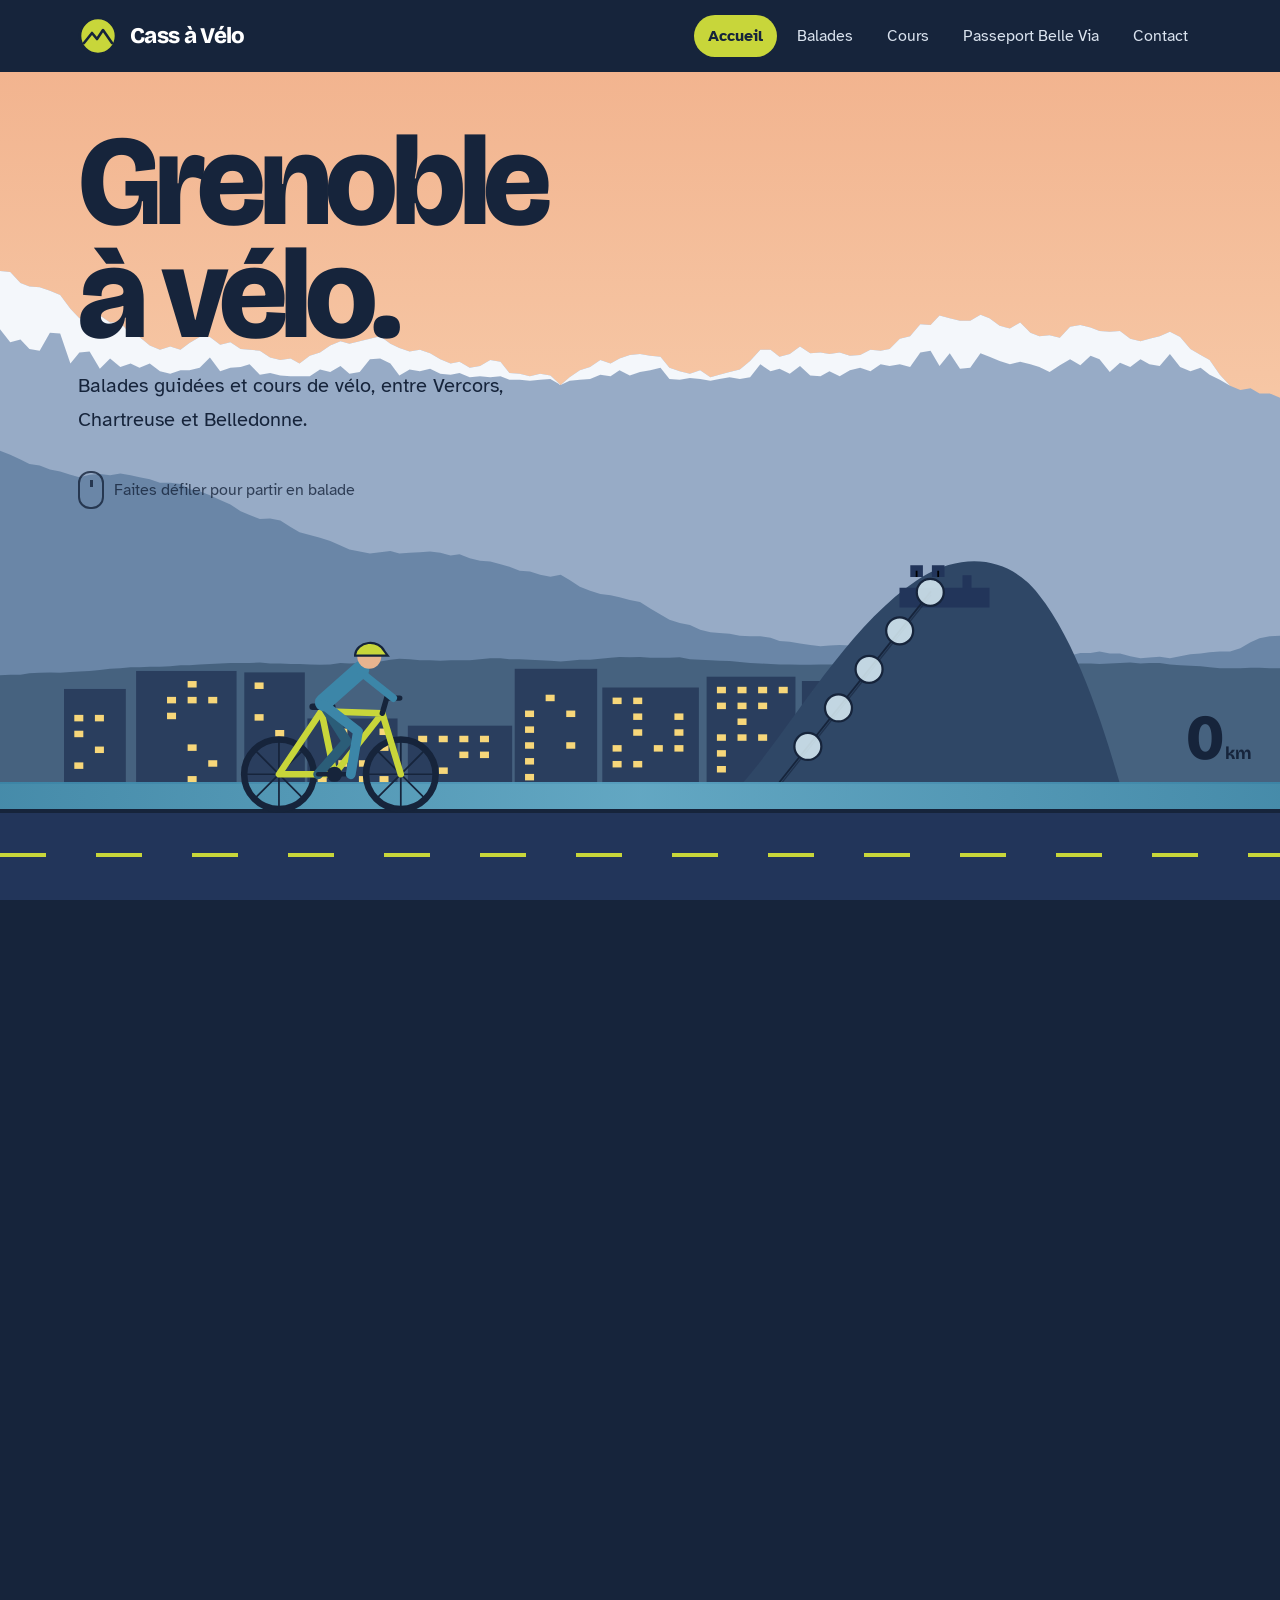
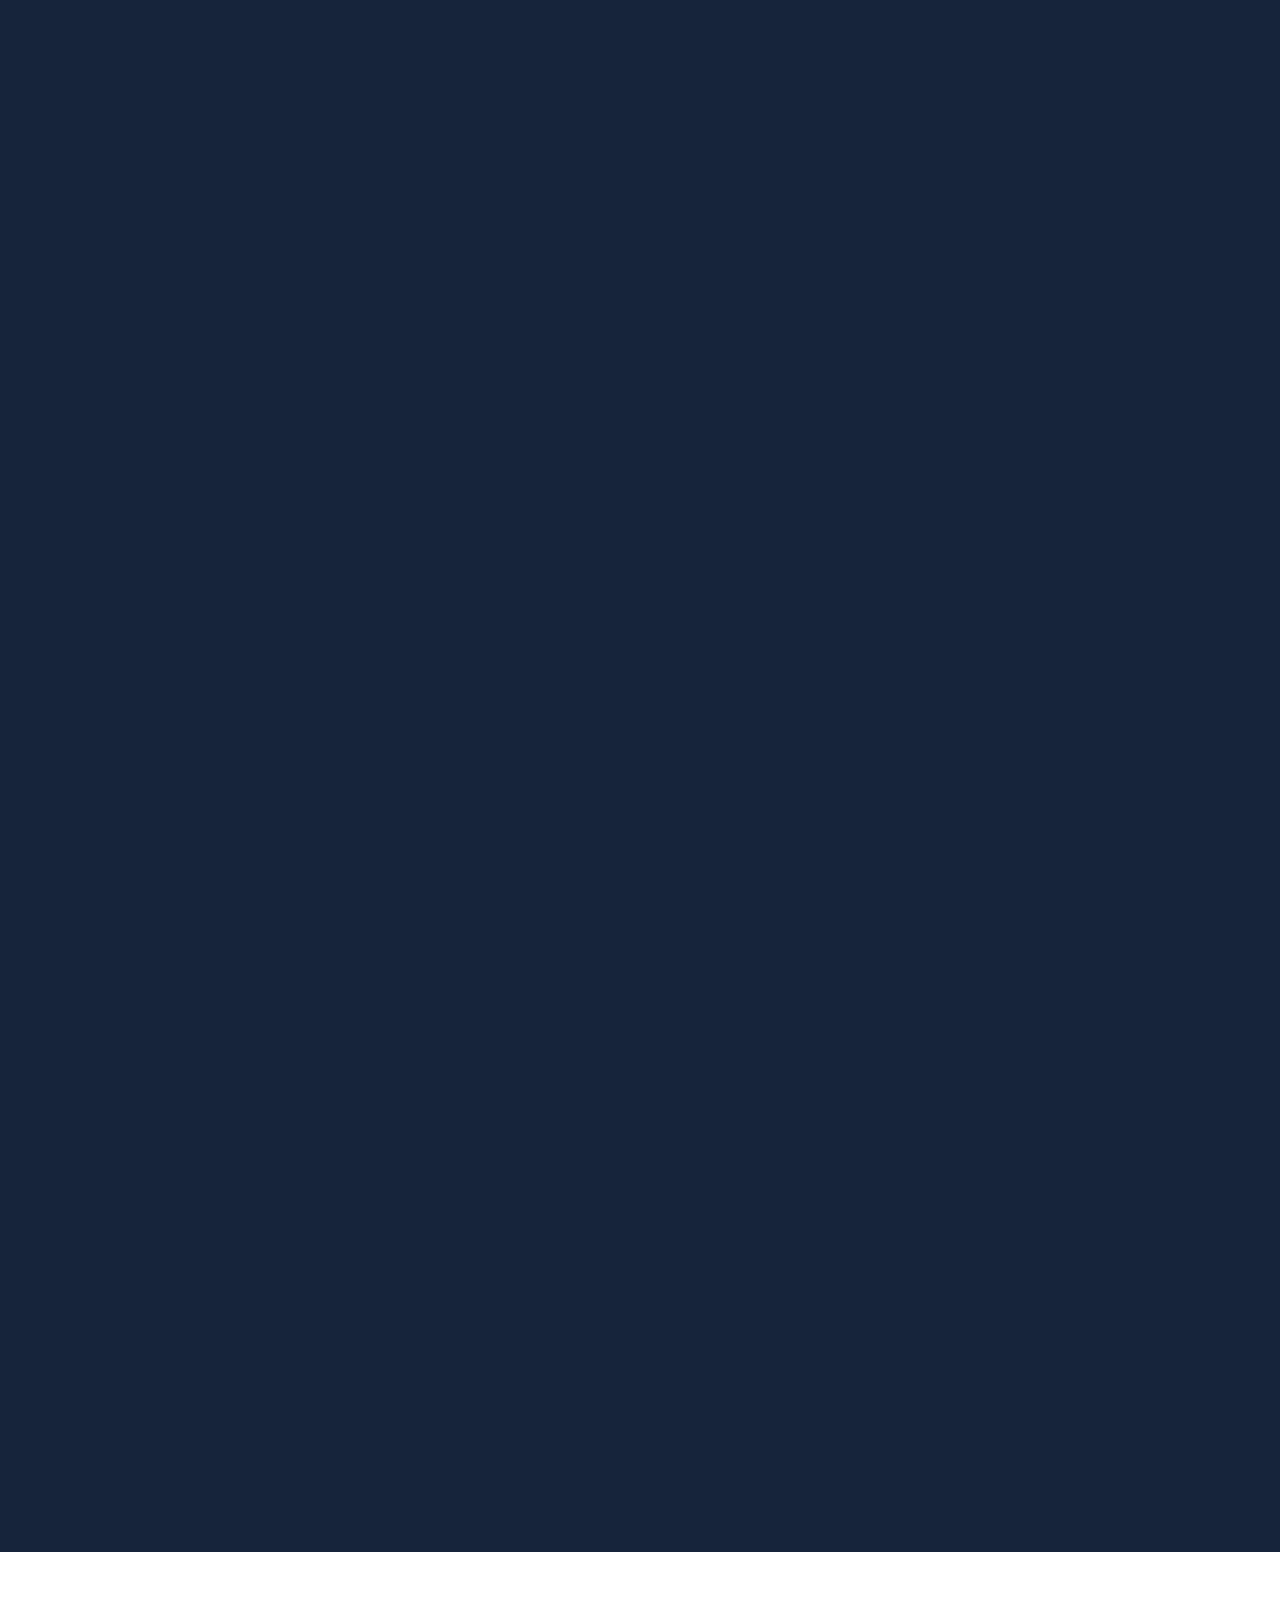
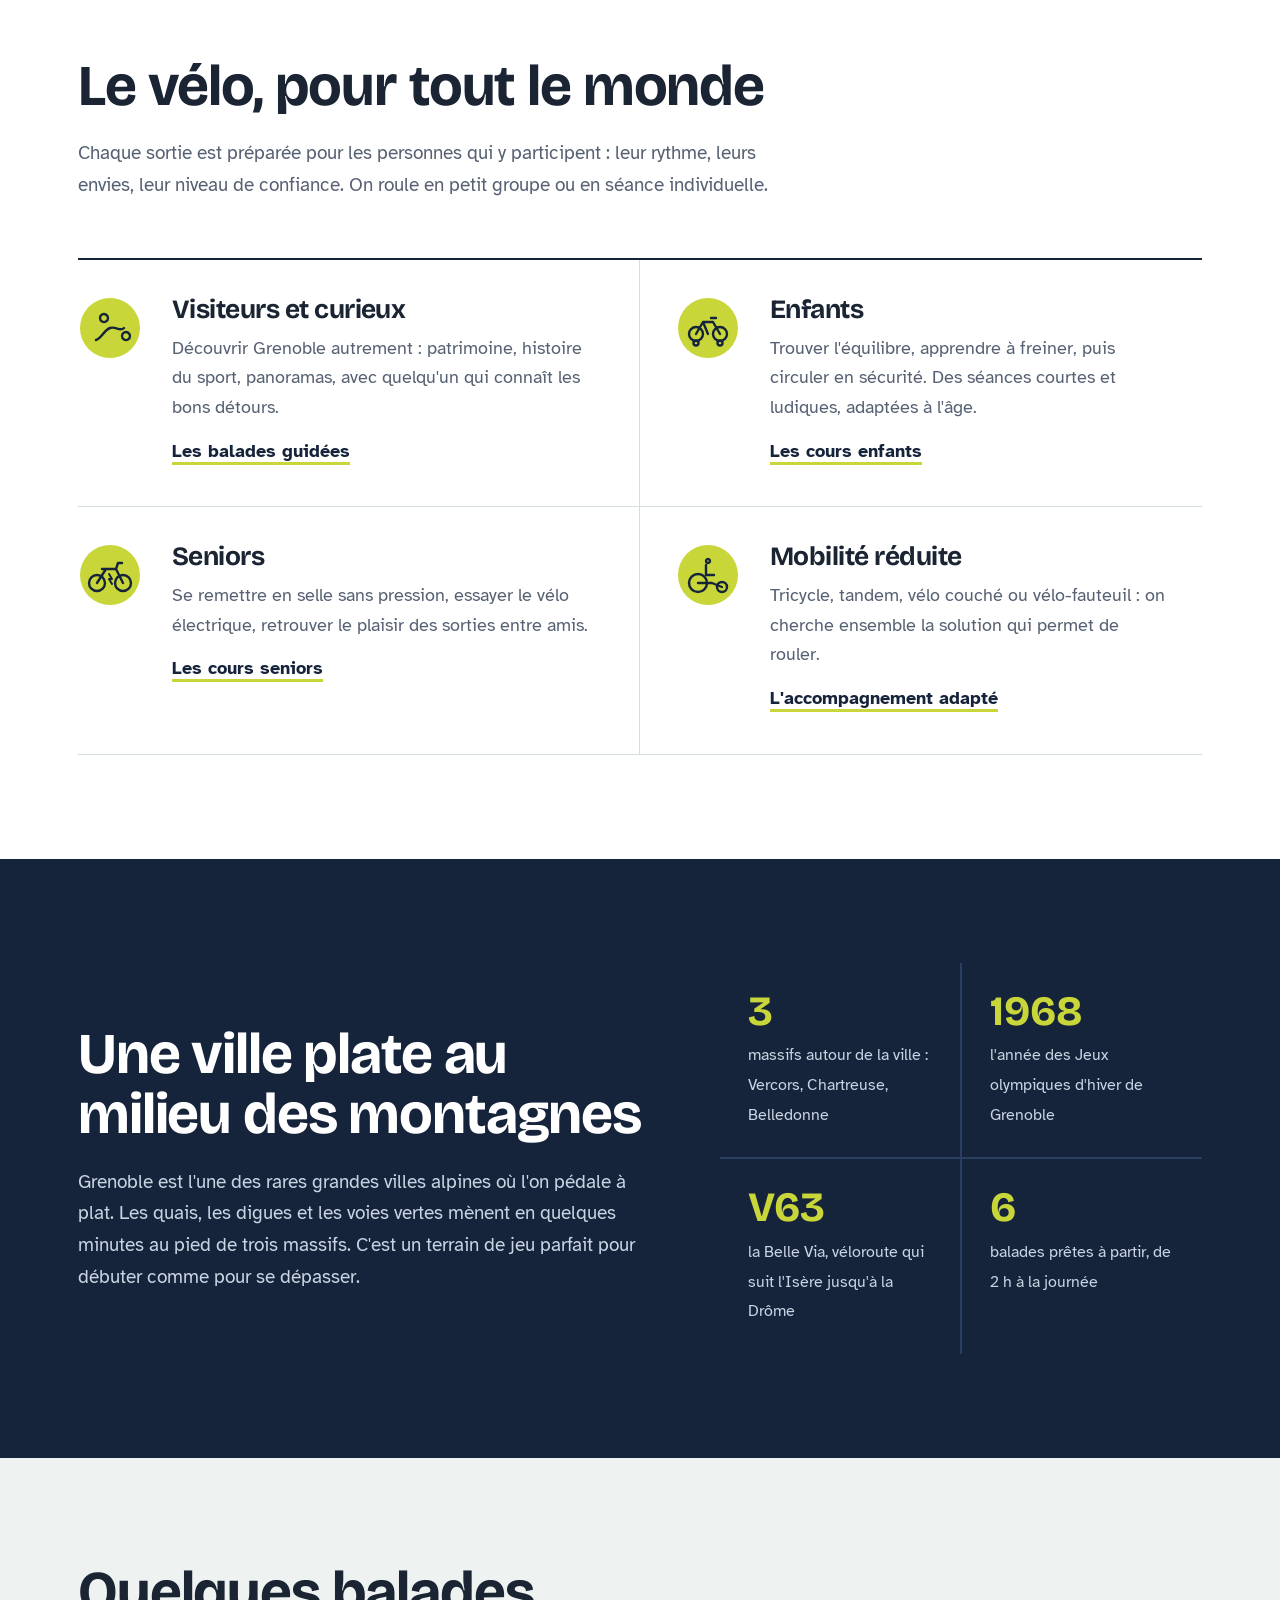
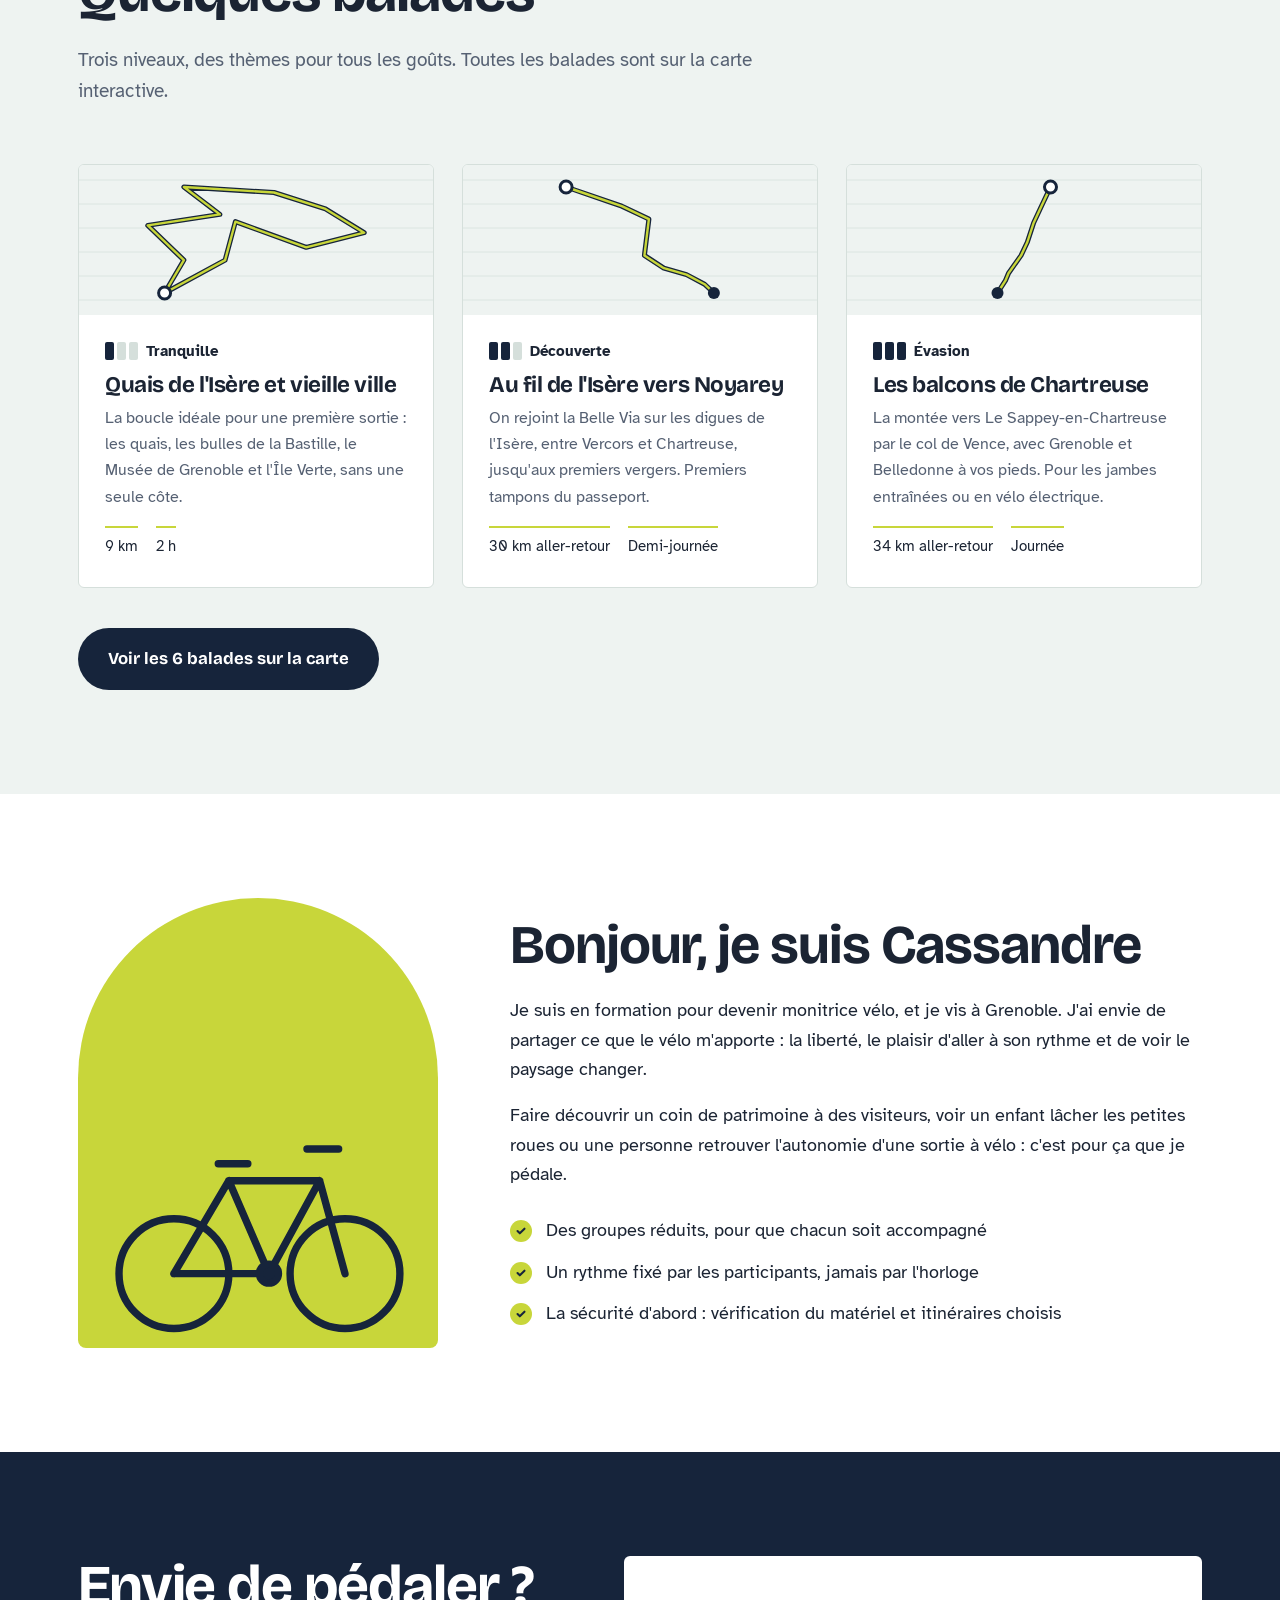
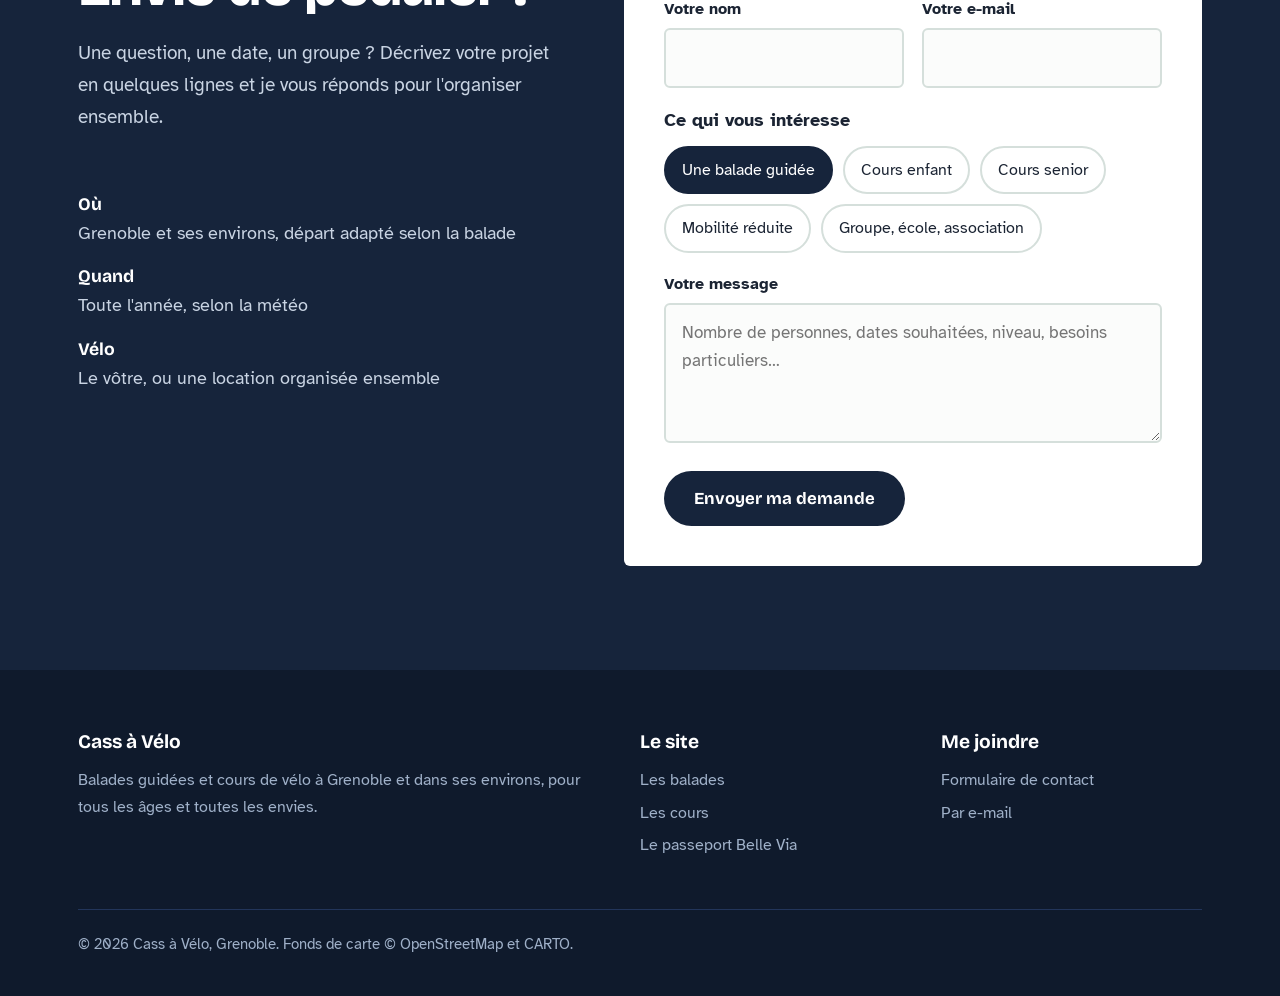
==== index.html @ e6a0588d "Accueil : traversée de Grenoble à vélo animée au défilement Co-Authored-By: Claude Opus 5.5 <noreply" ====
<!DOCTYPE html>
<html lang="fr">
<head>
<meta charset="utf-8">
<meta name="viewport" content="width=device-width, initial-scale=1">
<title>Cass à Vélo · Balades et cours de vélo à Grenoble</title>
<meta name="description" content="Balades touristiques guidées à vélo autour de Grenoble et cours de vélo pour enfants, seniors et personnes à mobilité réduite.">
<meta name="theme-color" content="#16243b">
<link rel="icon" href="data:image/svg+xml,<svg viewBox='0 0 40 40' aria-hidden='true'><circle cx='20' cy='20' r='18' fill='%23c8d63a'/><path d='M6 27l8-10 5 6 6-9 9 13' fill='none' stroke='%2316243b' stroke-width='2.6' stroke-linejoin='round' stroke-linecap='round'/><circle cx='20' cy='20' r='18' fill='none' stroke='%2316243b' stroke-width='2.6'/></svg>">
<link rel="preconnect" href="https://fonts.googleapis.com">
<link rel="preconnect" href="https://fonts.gstatic.com" crossorigin>
<link href="https://fonts.googleapis.com/css2?family=Atkinson+Hyperlegible:ital,wght@0,400;0,700;1,400&family=Bricolage+Grotesque:opsz,wght@12..96,500;12..96,700;12..96,800&display=swap" rel="stylesheet">
<link rel="stylesheet" href="style.css">
</head>
<body>
<header class="tete"><div class="wrap">
  <a class="marque" href="index.html"><svg viewBox="0 0 40 40" aria-hidden="true"><circle cx="20" cy="20" r="18" fill="#c8d63a"/><path d="M6 27l8-10 5 6 6-9 9 13" fill="none" stroke="#16243b" stroke-width="2.6" stroke-linejoin="round" stroke-linecap="round"/><circle cx="20" cy="20" r="18" fill="none" stroke="#16243b" stroke-width="2.6"/></svg>Cass à Vélo</a>
  <button class="burger" aria-label="Ouvrir le menu" aria-expanded="false"><svg viewBox="0 0 24 24" fill="none" stroke="currentColor" stroke-width="2.2" stroke-linecap="round"><path d="M4 7h16M4 12h16M4 17h16"/></svg></button>
  <nav aria-label="Navigation principale"><ul class="menu"><li><a href="index.html" aria-current="page">Accueil</a></li><li><a href="balades.html">Balades</a></li><li><a href="cours.html">Cours</a></li><li><a href="passeport.html">Passeport Belle Via</a></li><li><a href="index.html#contact">Contact</a></li></ul></nav>
</div></header>
<main>


<section class="voyage" id="voyage" aria-label="Une journée à vélo autour de Grenoble">
  <div class="scene">
    <div class="ciel"></div>
    <div class="etoiles" aria-hidden="true"></div>
    <div class="astre" aria-hidden="true"></div>
    <div class="couches">
      <div class="piste" data-f="0.12"><svg class="couche-svg loin" viewBox="0 0 4000 600" preserveAspectRatio="none" aria-hidden="true"><path d="M0 600 L0 20 L8 21 L16 34 L23 38 L31 39 L39 43 L47 48 L55 64 L62 75 L70 76 L78 72 L86 80 L94 80 L102 94 L109 97 L117 107 L125 112 L133 108 L141 112 L148 104 L156 97 L164 97 L172 106 L180 103 L188 111 L195 112 L203 113 L211 121 L219 124 L227 122 L234 128 L242 119 L250 115 L258 107 L266 102 L273 105 L281 102 L289 99 L297 96 L305 105 L312 110 L320 114 L328 112 L336 116 L344 123 L352 128 L359 126 L367 133 L375 131 L383 124 L391 126 L398 139 L406 140 L414 143 L422 140 L430 142 L438 153 L445 144 L453 136 L461 132 L469 124 L477 128 L484 122 L492 118 L500 117 L508 119 L516 120 L523 133 L531 137 L539 140 L547 136 L555 144 L562 141 L570 138 L578 135 L586 125 L594 112 L602 112 L609 120 L617 117 L625 108 L633 116 L641 115 L648 117 L656 115 L664 119 L672 118 L680 112 L688 113 L695 111 L703 99 L711 96 L719 82 L727 83 L734 72 L742 75 L750 78 L758 78 L766 71 L773 75 L781 84 L789 87 L797 80 L805 92 L812 96 L820 95 L828 98 L836 85 L844 83 L852 86 L859 90 L867 91 L875 90 L883 99 L891 102 L898 99 L906 96 L914 91 L922 97 L930 111 L938 118 L945 124 L953 141 L961 154 L969 159 L977 157 L984 163 L992 163 L1000 168 L1008 170 L1016 166 L1023 156 L1031 155 L1039 140 L1047 135 L1055 128 L1062 122 L1070 126 L1078 125 L1086 120 L1094 107 L1102 105 L1109 98 L1117 108 L1125 107 L1133 111 L1141 115 L1148 124 L1156 122 L1164 116 L1172 121 L1180 112 L1188 111 L1195 116 L1203 121 L1211 115 L1219 115 L1227 126 L1234 132 L1242 137 L1250 139 L1258 138 L1266 137 L1273 137 L1281 128 L1289 131 L1297 132 L1305 126 L1312 124 L1320 134 L1328 147 L1336 155 L1344 153 L1352 158 L1359 153 L1367 152 L1375 158 L1383 169 L1391 170 L1398 178 L1406 175 L1414 181 L1422 186 L1430 184 L1438 181 L1445 177 L1453 180 L1461 172 L1469 163 L1477 165 L1484 166 L1492 171 L1500 173 L1508 171 L1516 182 L1523 186 L1531 179 L1539 176 L1547 173 L1555 161 L1562 151 L1570 152 L1578 145 L1586 141 L1594 136 L1602 139 L1609 141 L1617 144 L1625 141 L1633 138 L1641 146 L1648 151 L1656 156 L1664 164 L1672 173 L1680 186 L1688 187 L1695 197 L1703 196 L1711 195 L1719 200 L1727 194 L1734 188 L1742 186 L1750 194 L1758 195 L1766 198 L1773 201 L1781 196 L1789 210 L1797 214 L1805 212 L1812 210 L1820 214 L1828 222 L1836 216 L1844 218 L1852 228 L1859 234 L1867 242 L1875 240 L1883 241 L1891 250 L1898 261 L1906 265 L1914 275 L1922 297 L1930 304 L1938 319 L1945 317 L1953 321 L1961 322 L1969 318 L1977 322 L1984 331 L1992 337 L2000 346 L2008 353 L2016 357 L2023 351 L2031 354 L2039 353 L2047 347 L2055 347 L2062 357 L2070 354 L2078 351 L2086 339 L2094 334 L2102 324 L2109 321 L2117 325 L2125 328 L2133 328 L2141 329 L2148 325 L2156 325 L2164 321 L2172 320 L2180 318 L2188 315 L2195 313 L2203 319 L2211 322 L2219 333 L2227 344 L2234 351 L2242 357 L2250 360 L2258 352 L2266 344 L2273 340 L2281 328 L2289 324 L2297 316 L2305 312 L2312 300 L2320 301 L2328 309 L2336 309 L2344 302 L2352 296 L2359 282 L2367 282 L2375 273 L2383 268 L2391 268 L2398 274 L2406 284 L2414 291 L2422 287 L2430 289 L2438 297 L2445 303 L2453 297 L2461 298 L2469 289 L2477 278 L2484 276 L2492 272 L2500 275 L2508 277 L2516 273 L2523 276 L2531 285 L2539 281 L2547 286 L2555 282 L2562 270 L2570 268 L2578 267 L2586 266 L2594 258 L2602 255 L2609 262 L2617 264 L2625 268 L2633 275 L2641 277 L2648 267 L2656 270 L2664 271 L2672 279 L2680 290 L2688 295 L2695 302 L2703 299 L2711 303 L2719 296 L2727 281 L2734 275 L2742 272 L2750 268 L2758 270 L2766 265 L2773 265 L2781 266 L2789 265 L2797 260 L2805 247 L2812 242 L2820 237 L2828 242 L2836 229 L2844 226 L2852 224 L2859 234 L2867 231 L2875 227 L2883 219 L2891 210 L2898 204 L2906 197 L2914 191 L2922 194 L2930 187 L2938 188 L2945 186 L2953 191 L2961 201 L2969 202 L2977 203 L2984 192 L2992 201 L3000 198 L3008 197 L3016 206 L3023 204 L3031 214 L3039 219 L3047 213 L3055 205 L3062 199 L3070 201 L3078 197 L3086 187 L3094 181 L3102 183 L3109 187 L3117 185 L3125 184 L3133 189 L3141 195 L3148 192 L3156 187 L3164 172 L3172 169 L3180 167 L3188 160 L3195 157 L3203 146 L3211 141 L3219 145 L3227 134 L3234 123 L3242 117 L3250 104 L3258 101 L3266 101 L3273 101 L3281 108 L3289 100 L3297 100 L3305 102 L3312 104 L3320 100 L3328 108 L3336 117 L3344 115 L3352 124 L3359 126 L3367 131 L3375 132 L3383 131 L3391 122 L3398 118 L3406 112 L3414 111 L3422 112 L3430 117 L3438 120 L3445 124 L3453 128 L3461 131 L3469 122 L3477 139 L3484 149 L3492 149 L3500 156 L3508 165 L3516 163 L3523 171 L3531 173 L3539 168 L3547 157 L3555 161 L3562 158 L3570 152 L3578 149 L3586 159 L3594 160 L3602 173 L3609 177 L3617 181 L3625 180 L3633 183 L3641 180 L3648 193 L3656 199 L3664 202 L3672 206 L3680 208 L3688 205 L3695 195 L3703 195 L3711 187 L3719 182 L3727 179 L3734 176 L3742 170 L3750 177 L3758 179 L3766 184 L3773 183 L3781 179 L3789 170 L3797 159 L3805 155 L3812 158 L3820 155 L3828 141 L3836 141 L3844 138 L3852 128 L3859 123 L3867 119 L3875 110 L3883 98 L3891 83 L3898 80 L3906 76 L3914 72 L3922 72 L3930 70 L3938 55 L3945 50 L3953 41 L3961 42 L3969 38 L3977 39 L3984 34 L3992 45 L4000 44 L4000 600 Z" fill="#97abc6"/><path d="M0 20 L8 21 L16 34 L23 38 L31 39 L39 43 L47 48 L55 64 L62 75 L70 76 L78 72 L86 80 L94 80 L102 94 L109 97 L117 107 L125 112 L133 108 L141 112 L148 104 L156 97 L164 97 L172 106 L180 103 L188 111 L195 112 L203 113 L211 121 L219 124 L227 122 L234 128 L242 119 L250 115 L258 107 L266 102 L273 105 L281 102 L289 99 L297 96 L305 105 L312 110 L320 114 L328 112 L336 116 L344 123 L352 128 L359 126 L367 133 L375 131 L383 124 L391 126 L398 139 L406 140 L414 143 L422 140 L430 142 L438 153 L445 144 L453 136 L461 132 L469 124 L477 128 L484 122 L492 118 L500 117 L508 119 L516 120 L523 133 L531 137 L539 140 L547 136 L555 144 L562 141 L570 138 L578 135 L586 125 L594 112 L602 112 L609 120 L617 117 L625 108 L633 116 L641 115 L648 117 L656 115 L664 119 L672 118 L680 112 L688 113 L695 111 L703 99 L711 96 L719 82 L727 83 L734 72 L742 75 L750 78 L758 78 L766 71 L773 75 L781 84 L789 87 L797 80 L805 92 L812 96 L820 95 L828 98 L836 85 L844 83 L852 86 L859 90 L867 91 L875 90 L883 99 L891 102 L898 99 L906 96 L914 91 L922 97 L930 111 L938 118 L945 124 L953 141 L961 154 L969 159 L977 157 L984 163 L992 163 L1000 168 L1008 170 L1016 166 L1023 156 L1031 155 L1039 140 L1047 135 L1055 128 L1062 122 L1070 126 L1078 125 L1086 120 L1094 107 L1102 105 L1109 98 L1117 108 L1125 107 L1133 111 L1141 115 L1148 124 L1156 122 L1164 116 L1172 121 L1180 112 L1188 111 L1195 116 L1203 121 L1211 115 L1219 115 L1227 126 L1234 132 L1242 137 L1250 139 L1258 138 L1266 137 L1273 137 L1281 128 L1289 131 L1297 132 L1305 126 L1312 124 L1320 134 L1328 147 L1336 155 L1344 153 L1352 158 L1359 153 L1367 152 L1375 158 L1383 169 L1391 170 L1398 178 L1406 175 L1414 181 L1422 186 L1430 184 L1438 181 L1445 177 L1453 180 L1461 172 L1469 163 L1477 165 L1484 166 L1492 171 L1500 173 L1508 171 L1516 182 L1523 186 L1531 179 L1539 176 L1547 173 L1555 161 L1562 151 L1570 152 L1578 145 L1586 141 L1594 136 L1602 139 L1609 141 L1617 144 L1625 141 L1633 138 L1641 146 L1648 151 L1656 156 L1664 164 L1672 173 L1680 186 L1688 187 L1695 197 L1703 196 L1711 195 L1719 200 L1727 194 L1734 188 L1742 186 L1750 194 L1758 195 L1766 198 L1773 201 L1781 196 L1789 210 L1797 214 L1805 212 L1812 210 L1820 214 L1828 222 L1836 216 L1844 218 L1852 228 L1859 234 L1867 242 L1875 240 L1883 241 L1891 250 L1898 261 L1906 265 L1914 275 L1922 297 L1930 304 L1938 319 L1945 317 L1953 321 L1961 322 L1969 318 L1977 322 L1984 331 L1992 337 L2000 346 L2008 353 L2016 357 L2023 351 L2031 354 L2039 353 L2047 347 L2055 347 L2062 357 L2070 354 L2078 351 L2086 339 L2094 334 L2102 324 L2109 321 L2117 325 L2125 328 L2133 328 L2141 329 L2148 325 L2156 325 L2164 321 L2172 320 L2180 318 L2188 315 L2195 313 L2203 319 L2211 322 L2219 333 L2227 344 L2234 351 L2242 357 L2250 360 L2258 352 L2266 344 L2273 340 L2281 328 L2289 324 L2297 316 L2305 312 L2312 300 L2320 301 L2328 309 L2336 309 L2344 302 L2352 296 L2359 282 L2367 282 L2375 273 L2383 268 L2391 268 L2398 274 L2406 284 L2414 291 L2422 287 L2430 289 L2438 297 L2445 303 L2453 297 L2461 298 L2469 289 L2477 278 L2484 276 L2492 272 L2500 275 L2508 277 L2516 273 L2523 276 L2531 285 L2539 281 L2547 286 L2555 282 L2562 270 L2570 268 L2578 267 L2586 266 L2594 258 L2602 255 L2609 262 L2617 264 L2625 268 L2633 275 L2641 277 L2648 267 L2656 270 L2664 271 L2672 279 L2680 290 L2688 295 L2695 302 L2703 299 L2711 303 L2719 296 L2727 281 L2734 275 L2742 272 L2750 268 L2758 270 L2766 265 L2773 265 L2781 266 L2789 265 L2797 260 L2805 247 L2812 242 L2820 237 L2828 242 L2836 229 L2844 226 L2852 224 L2859 234 L2867 231 L2875 227 L2883 219 L2891 210 L2898 204 L2906 197 L2914 191 L2922 194 L2930 187 L2938 188 L2945 186 L2953 191 L2961 201 L2969 202 L2977 203 L2984 192 L2992 201 L3000 198 L3008 197 L3016 206 L3023 204 L3031 214 L3039 219 L3047 213 L3055 205 L3062 199 L3070 201 L3078 197 L3086 187 L3094 181 L3102 183 L3109 187 L3117 185 L3125 184 L3133 189 L3141 195 L3148 192 L3156 187 L3164 172 L3172 169 L3180 167 L3188 160 L3195 157 L3203 146 L3211 141 L3219 145 L3227 134 L3234 123 L3242 117 L3250 104 L3258 101 L3266 101 L3273 101 L3281 108 L3289 100 L3297 100 L3305 102 L3312 104 L3320 100 L3328 108 L3336 117 L3344 115 L3352 124 L3359 126 L3367 131 L3375 132 L3383 131 L3391 122 L3398 118 L3406 112 L3414 111 L3422 112 L3430 117 L3438 120 L3445 124 L3453 128 L3461 131 L3469 122 L3477 139 L3484 149 L3492 149 L3500 156 L3508 165 L3516 163 L3523 171 L3531 173 L3539 168 L3547 157 L3555 161 L3562 158 L3570 152 L3578 149 L3586 159 L3594 160 L3602 173 L3609 177 L3617 181 L3625 180 L3633 183 L3641 180 L3648 193 L3656 199 L3664 202 L3672 206 L3680 208 L3688 205 L3695 195 L3703 195 L3711 187 L3719 182 L3727 179 L3734 176 L3742 170 L3750 177 L3758 179 L3766 184 L3773 183 L3781 179 L3789 170 L3797 159 L3805 155 L3812 158 L3820 155 L3828 141 L3836 141 L3844 138 L3852 128 L3859 123 L3867 119 L3875 110 L3883 98 L3891 83 L3898 80 L3906 76 L3914 72 L3922 72 L3930 70 L3938 55 L3945 50 L3953 41 L3961 42 L3969 38 L3977 39 L3984 34 L3992 45 L4000 44 L4000 126 L3992 121 L3984 91 L3977 120 L3969 109 L3961 97 L3953 102 L3945 122 L3938 113 L3930 130 L3922 113 L3914 116 L3906 125 L3898 134 L3891 122 L3883 130 L3875 137 L3867 136 L3859 136 L3852 144 L3844 143 L3836 147 L3828 148 L3820 155 L3812 158 L3805 155 L3797 159 L3789 170 L3781 179 L3773 183 L3766 184 L3758 179 L3750 177 L3742 170 L3734 176 L3727 179 L3719 182 L3711 187 L3703 195 L3695 195 L3688 205 L3680 208 L3672 206 L3664 202 L3656 199 L3648 193 L3641 180 L3633 183 L3625 180 L3617 181 L3609 177 L3602 173 L3594 160 L3586 159 L3578 150 L3570 152 L3562 158 L3555 161 L3547 157 L3539 168 L3531 173 L3523 171 L3516 163 L3508 165 L3500 156 L3492 150 L3484 150 L3477 147 L3469 135 L3461 145 L3453 140 L3445 141 L3438 134 L3430 134 L3422 133 L3414 132 L3406 136 L3398 140 L3391 143 L3383 144 L3375 141 L3367 146 L3359 145 L3352 140 L3344 143 L3336 142 L3328 141 L3320 122 L3312 127 L3305 139 L3297 129 L3289 129 L3281 132 L3273 128 L3266 127 L3258 137 L3250 129 L3242 133 L3234 138 L3227 146 L3219 148 L3211 148 L3203 148 L3195 157 L3188 160 L3180 167 L3172 169 L3164 172 L3156 187 L3148 192 L3141 195 L3133 189 L3125 184 L3117 185 L3109 187 L3102 183 L3094 181 L3086 187 L3078 197 L3070 201 L3062 199 L3055 205 L3047 213 L3039 219 L3031 214 L3023 204 L3016 206 L3008 197 L3000 198 L2992 201 L2984 192 L2977 203 L2969 202 L2961 201 L2953 191 L2945 186 L2938 188 L2930 187 L2922 194 L2914 191 L2906 197 L2898 204 L2891 210 L2883 219 L2875 227 L2867 231 L2859 234 L2852 224 L2844 226 L2836 229 L2828 242 L2820 237 L2812 242 L2805 247 L2797 260 L2789 265 L2781 266 L2773 265 L2766 265 L2758 270 L2750 268 L2742 272 L2734 275 L2727 281 L2719 296 L2711 303 L2703 299 L2695 302 L2688 295 L2680 290 L2672 279 L2664 271 L2656 270 L2648 267 L2641 277 L2633 275 L2625 268 L2617 264 L2609 262 L2602 255 L2594 258 L2586 266 L2578 267 L2570 268 L2562 270 L2555 282 L2547 286 L2539 281 L2531 285 L2523 276 L2516 273 L2508 277 L2500 275 L2492 272 L2484 276 L2477 278 L2469 289 L2461 298 L2453 297 L2445 303 L2438 297 L2430 289 L2422 287 L2414 291 L2406 284 L2398 274 L2391 268 L2383 268 L2375 273 L2367 282 L2359 282 L2352 296 L2344 302 L2336 309 L2328 309 L2320 301 L2312 300 L2305 312 L2297 316 L2289 324 L2281 328 L2273 340 L2266 344 L2258 352 L2250 360 L2242 357 L2234 351 L2227 344 L2219 333 L2211 322 L2203 319 L2195 313 L2188 315 L2180 318 L2172 320 L2164 321 L2156 325 L2148 325 L2141 329 L2133 328 L2125 328 L2117 325 L2109 321 L2102 324 L2094 334 L2086 339 L2078 351 L2070 354 L2062 357 L2055 347 L2047 347 L2039 353 L2031 354 L2023 351 L2016 357 L2008 353 L2000 346 L1992 337 L1984 331 L1977 322 L1969 318 L1961 322 L1953 321 L1945 317 L1938 319 L1930 304 L1922 297 L1914 275 L1906 265 L1898 261 L1891 250 L1883 241 L1875 240 L1867 242 L1859 234 L1852 228 L1844 218 L1836 216 L1828 222 L1820 214 L1812 210 L1805 212 L1797 214 L1789 210 L1781 196 L1773 201 L1766 198 L1758 195 L1750 194 L1742 186 L1734 188 L1727 194 L1719 200 L1711 195 L1703 196 L1695 197 L1688 187 L1680 186 L1672 173 L1664 164 L1656 156 L1648 151 L1641 148 L1633 147 L1625 148 L1617 147 L1609 147 L1602 144 L1594 143 L1586 147 L1578 149 L1570 152 L1562 151 L1555 161 L1547 173 L1539 176 L1531 179 L1523 186 L1516 182 L1508 171 L1500 173 L1492 171 L1484 166 L1477 165 L1469 163 L1461 172 L1453 180 L1445 177 L1438 181 L1430 184 L1422 186 L1414 181 L1406 175 L1398 178 L1391 170 L1383 169 L1375 158 L1367 152 L1359 153 L1352 158 L1344 153 L1336 155 L1328 149 L1320 143 L1312 137 L1305 144 L1297 143 L1289 145 L1281 140 L1273 144 L1266 143 L1258 146 L1250 145 L1242 143 L1234 141 L1227 143 L1219 133 L1211 134 L1203 141 L1195 138 L1188 128 L1180 139 L1172 138 L1164 135 L1156 140 L1148 139 L1141 134 L1133 133 L1125 131 L1117 135 L1109 129 L1102 129 L1094 141 L1086 141 L1078 136 L1070 137 L1062 142 L1055 143 L1047 143 L1039 147 L1031 155 L1023 156 L1016 166 L1008 170 L1000 168 L992 163 L984 163 L977 157 L969 159 L961 154 L953 147 L945 141 L938 133 L930 137 L922 132 L914 117 L906 131 L898 129 L891 123 L883 132 L875 127 L867 138 L859 123 L852 119 L844 130 L836 123 L828 130 L820 138 L812 132 L805 129 L797 126 L789 129 L781 125 L773 120 L766 116 L758 133 L750 134 L742 116 L734 131 L727 113 L719 115 L711 132 L703 129 L695 131 L688 129 L680 137 L672 133 L664 136 L656 143 L648 137 L641 143 L633 142 L625 131 L617 140 L609 134 L602 137 L594 129 L586 144 L578 146 L570 144 L562 146 L555 148 L547 146 L539 145 L531 147 L523 146 L516 133 L508 136 L500 138 L492 142 L484 136 L477 143 L469 141 L461 146 L453 147 L445 148 L438 153 L430 146 L422 147 L414 148 L406 147 L398 147 L391 143 L383 144 L375 143 L367 144 L359 139 L352 141 L344 140 L336 134 L328 137 L320 135 L312 142 L305 128 L297 122 L289 123 L281 138 L273 140 L266 131 L258 138 L250 135 L242 143 L234 143 L227 143 L219 142 L211 139 L203 141 L195 129 L188 132 L180 133 L172 137 L164 121 L156 133 L148 136 L141 136 L133 140 L125 137 L117 128 L109 133 L102 128 L94 132 L86 122 L78 134 L70 114 L62 115 L55 128 L47 93 L39 92 L31 113 L23 111 L16 100 L8 103 L0 88 Z" fill="#f4f7fb"/></svg></div>
      <div class="piste" data-f="0.3"><svg class="couche-svg milieu" viewBox="0 0 4000 600" preserveAspectRatio="none" aria-hidden="true"><path d="M0 600 L0 110 L8 116 L16 123 L23 130 L31 132 L39 138 L47 141 L55 146 L62 150 L70 146 L78 145 L86 147 L94 144 L102 147 L109 150 L117 153 L125 158 L133 158 L141 160 L148 168 L156 171 L164 177 L172 184 L180 191 L188 201 L195 207 L203 213 L211 212 L219 215 L227 225 L234 233 L242 237 L250 241 L258 246 L266 253 L273 259 L281 262 L289 265 L297 263 L305 261 L312 265 L320 264 L328 263 L336 262 L344 264 L352 268 L359 266 L367 272 L375 276 L383 277 L391 281 L398 285 L406 291 L414 292 L422 297 L430 300 L438 297 L445 305 L453 315 L461 321 L469 326 L477 328 L484 331 L492 335 L500 338 L508 348 L516 357 L523 365 L531 370 L539 373 L547 380 L555 384 L562 385 L570 386 L578 389 L586 390 L594 390 L602 392 L609 397 L617 398 L625 401 L633 403 L641 405 L648 404 L656 403 L664 404 L672 406 L680 411 L688 412 L695 413 L703 414 L711 410 L719 411 L727 408 L734 408 L742 409 L750 410 L758 416 L766 417 L773 423 L781 425 L789 428 L797 430 L805 427 L812 429 L820 428 L828 424 L836 419 L844 415 L852 415 L859 413 L867 416 L875 416 L883 420 L891 423 L898 422 L906 421 L914 423 L922 420 L930 417 L938 416 L945 414 L953 413 L961 413 L969 408 L977 399 L984 393 L992 390 L1000 389 L1008 387 L1016 381 L1023 374 L1031 373 L1039 366 L1047 355 L1055 350 L1062 343 L1070 338 L1078 333 L1086 325 L1094 319 L1102 318 L1109 315 L1117 316 L1125 312 L1133 311 L1141 314 L1148 312 L1156 310 L1164 306 L1172 302 L1180 296 L1188 291 L1195 288 L1203 287 L1211 280 L1219 277 L1227 277 L1234 276 L1242 279 L1250 279 L1258 276 L1266 277 L1273 273 L1281 272 L1289 275 L1297 275 L1305 275 L1312 272 L1320 277 L1328 280 L1336 278 L1344 282 L1352 284 L1359 283 L1367 288 L1375 288 L1383 291 L1391 289 L1398 287 L1406 283 L1414 277 L1422 276 L1430 270 L1438 261 L1445 259 L1453 261 L1461 260 L1469 257 L1477 263 L1484 263 L1492 262 L1500 259 L1508 259 L1516 263 L1523 259 L1531 258 L1539 256 L1547 249 L1555 242 L1562 240 L1570 242 L1578 244 L1586 245 L1594 247 L1602 244 L1609 246 L1617 249 L1625 251 L1633 251 L1641 256 L1648 253 L1656 254 L1664 258 L1672 264 L1680 261 L1688 264 L1695 263 L1703 268 L1711 271 L1719 273 L1727 280 L1734 284 L1742 289 L1750 290 L1758 290 L1766 293 L1773 292 L1781 292 L1789 296 L1797 302 L1805 305 L1812 307 L1820 304 L1828 302 L1836 305 L1844 304 L1852 308 L1859 313 L1867 312 L1875 316 L1883 315 L1891 311 L1898 305 L1906 304 L1914 306 L1922 306 L1930 306 L1938 305 L1945 311 L1953 312 L1961 316 L1969 320 L1977 323 L1984 325 L1992 325 L2000 328 L2008 330 L2016 332 L2023 330 L2031 331 L2039 329 L2047 324 L2055 319 L2062 314 L2070 308 L2078 306 L2086 299 L2094 294 L2102 289 L2109 286 L2117 288 L2125 287 L2133 281 L2141 279 L2148 279 L2156 277 L2164 280 L2172 280 L2180 280 L2188 285 L2195 290 L2203 293 L2211 294 L2219 299 L2227 294 L2234 293 L2242 294 L2250 294 L2258 291 L2266 292 L2273 291 L2281 286 L2289 285 L2297 283 L2305 279 L2312 277 L2320 276 L2328 271 L2336 270 L2344 274 L2352 275 L2359 274 L2367 272 L2375 274 L2383 274 L2391 277 L2398 284 L2406 286 L2414 290 L2422 292 L2430 298 L2438 308 L2445 305 L2453 307 L2461 314 L2469 315 L2477 316 L2484 315 L2492 318 L2500 318 L2508 318 L2516 321 L2523 327 L2531 331 L2539 329 L2547 328 L2555 328 L2562 332 L2570 330 L2578 330 L2586 334 L2594 338 L2602 339 L2609 342 L2617 343 L2625 346 L2633 341 L2641 340 L2648 340 L2656 336 L2664 336 L2672 334 L2680 334 L2688 329 L2695 327 L2703 325 L2711 324 L2719 319 L2727 320 L2734 320 L2742 323 L2750 326 L2758 329 L2766 332 L2773 332 L2781 329 L2789 322 L2797 317 L2805 314 L2812 315 L2820 309 L2828 308 L2836 303 L2844 302 L2852 299 L2859 302 L2867 306 L2875 306 L2883 308 L2891 309 L2898 313 L2906 314 L2914 311 L2922 314 L2930 318 L2938 322 L2945 328 L2953 329 L2961 330 L2969 329 L2977 327 L2984 325 L2992 324 L3000 323 L3008 314 L3016 309 L3023 305 L3031 305 L3039 303 L3047 304 L3055 302 L3062 301 L3070 300 L3078 301 L3086 307 L3094 310 L3102 308 L3109 310 L3117 308 L3125 309 L3133 313 L3141 319 L3148 323 L3156 332 L3164 332 L3172 335 L3180 335 L3188 337 L3195 339 L3203 342 L3211 337 L3219 337 L3227 340 L3234 338 L3242 334 L3250 332 L3258 335 L3266 333 L3273 335 L3281 335 L3289 336 L3297 335 L3305 331 L3312 328 L3320 333 L3328 333 L3336 332 L3344 335 L3352 341 L3359 345 L3367 350 L3375 358 L3383 355 L3391 351 L3398 353 L3406 352 L3414 350 L3422 352 L3430 348 L3438 349 L3445 341 L3453 340 L3461 333 L3469 329 L3477 327 L3484 331 L3492 326 L3500 323 L3508 328 L3516 327 L3523 324 L3531 322 L3539 318 L3547 317 L3555 313 L3562 309 L3570 301 L3578 296 L3586 292 L3594 286 L3602 286 L3609 283 L3617 275 L3625 271 L3633 258 L3641 249 L3648 244 L3656 237 L3664 229 L3672 217 L3680 212 L3688 205 L3695 203 L3703 202 L3711 203 L3719 198 L3727 189 L3734 186 L3742 177 L3750 172 L3758 173 L3766 170 L3773 173 L3781 176 L3789 172 L3797 173 L3805 170 L3812 166 L3820 170 L3828 168 L3836 166 L3844 162 L3852 155 L3859 150 L3867 143 L3875 140 L3883 136 L3891 137 L3898 139 L3906 136 L3914 133 L3922 131 L3930 135 L3938 133 L3945 129 L3953 131 L3961 131 L3969 134 L3977 134 L3984 139 L3992 136 L4000 135 L4000 600 Z" fill="#6a86a7"/></svg></div>
      <div class="piste" data-f="0.5"><svg class="couche-svg proche" viewBox="0 0 4000 600" preserveAspectRatio="none" aria-hidden="true"><path d="M0 600 L0 367 L8 366 L16 366 L23 363 L31 362 L39 361 L47 362 L55 360 L62 359 L70 358 L78 356 L86 353 L94 352 L102 350 L109 350 L117 349 L125 349 L133 348 L141 346 L148 346 L156 344 L164 343 L172 342 L180 341 L188 341 L195 341 L203 340 L211 342 L219 342 L227 343 L234 343 L242 344 L250 345 L258 344 L266 341 L273 342 L281 341 L289 340 L297 338 L305 334 L312 332 L320 333 L328 335 L336 335 L344 336 L352 335 L359 335 L367 335 L375 333 L383 331 L391 331 L398 333 L406 333 L414 334 L422 335 L430 336 L438 338 L445 336 L453 334 L461 334 L469 332 L477 330 L484 328 L492 329 L500 328 L508 330 L516 330 L523 330 L531 329 L539 333 L547 334 L555 335 L562 336 L570 337 L578 339 L586 341 L594 342 L602 343 L609 344 L617 344 L625 345 L633 345 L641 344 L648 344 L656 344 L664 341 L672 339 L680 338 L688 336 L695 336 L703 335 L711 336 L719 334 L727 336 L734 337 L742 338 L750 337 L758 339 L766 341 L773 342 L781 344 L789 343 L797 343 L805 345 L812 346 L820 346 L828 344 L836 343 L844 342 L852 342 L859 343 L867 342 L875 341 L883 340 L891 342 L898 341 L906 341 L914 344 L922 346 L930 347 L938 348 L945 350 L953 352 L961 352 L969 352 L977 351 L984 351 L992 352 L1000 352 L1008 351 L1016 350 L1023 350 L1031 350 L1039 350 L1047 350 L1055 350 L1062 350 L1070 350 L1078 349 L1086 346 L1094 343 L1102 342 L1109 341 L1117 342 L1125 341 L1133 342 L1141 346 L1148 347 L1156 347 L1164 348 L1172 352 L1180 353 L1188 354 L1195 353 L1203 353 L1211 353 L1219 352 L1227 352 L1234 353 L1242 355 L1250 354 L1258 354 L1266 354 L1273 352 L1281 350 L1289 349 L1297 350 L1305 348 L1312 347 L1320 347 L1328 346 L1336 346 L1344 347 L1352 348 L1359 349 L1367 349 L1375 348 L1383 347 L1391 347 L1398 347 L1406 348 L1414 347 L1422 348 L1430 348 L1438 350 L1445 352 L1453 354 L1461 354 L1469 354 L1477 355 L1484 356 L1492 355 L1500 356 L1508 354 L1516 353 L1523 352 L1531 351 L1539 350 L1547 350 L1555 350 L1562 350 L1570 347 L1578 344 L1586 341 L1594 337 L1602 337 L1609 336 L1617 334 L1625 331 L1633 327 L1641 322 L1648 317 L1656 311 L1664 308 L1672 306 L1680 302 L1688 297 L1695 294 L1703 291 L1711 288 L1719 283 L1727 282 L1734 280 L1742 278 L1750 275 L1758 274 L1766 272 L1773 271 L1781 269 L1789 266 L1797 265 L1805 263 L1812 262 L1820 259 L1828 255 L1836 255 L1844 255 L1852 255 L1859 255 L1867 255 L1875 255 L1883 255 L1891 255 L1898 255 L1906 255 L1914 255 L1922 255 L1930 255 L1938 255 L1945 255 L1953 255 L1961 255 L1969 255 L1977 255 L1984 255 L1992 255 L2000 255 L2008 255 L2016 255 L2023 255 L2031 255 L2039 255 L2047 255 L2055 255 L2062 255 L2070 255 L2078 255 L2086 255 L2094 255 L2102 255 L2109 255 L2117 255 L2125 255 L2133 255 L2141 255 L2148 255 L2156 255 L2164 255 L2172 255 L2180 255 L2188 255 L2195 255 L2203 255 L2211 255 L2219 255 L2227 255 L2234 255 L2242 255 L2250 255 L2258 255 L2266 255 L2273 255 L2281 255 L2289 255 L2297 255 L2305 255 L2312 255 L2320 255 L2328 255 L2336 255 L2344 255 L2352 255 L2359 255 L2367 255 L2375 255 L2383 255 L2391 255 L2398 255 L2406 255 L2414 255 L2422 255 L2430 255 L2438 255 L2445 255 L2453 255 L2461 255 L2469 255 L2477 255 L2484 255 L2492 255 L2500 255 L2508 255 L2516 255 L2523 255 L2531 255 L2539 255 L2547 255 L2555 255 L2562 255 L2570 255 L2578 255 L2586 255 L2594 255 L2602 255 L2609 255 L2617 255 L2625 255 L2633 255 L2641 255 L2648 255 L2656 255 L2664 255 L2672 255 L2680 255 L2688 255 L2695 255 L2703 255 L2711 255 L2719 255 L2727 255 L2734 255 L2742 255 L2750 255 L2758 255 L2766 255 L2773 255 L2781 255 L2789 255 L2797 255 L2805 255 L2812 255 L2820 255 L2828 255 L2836 255 L2844 255 L2852 255 L2859 255 L2867 255 L2875 255 L2883 255 L2891 255 L2898 255 L2906 255 L2914 255 L2922 255 L2930 255 L2938 255 L2945 255 L2953 255 L2961 255 L2969 255 L2977 255 L2984 255 L2992 255 L3000 255 L3008 255 L3016 255 L3023 257 L3031 260 L3039 262 L3047 263 L3055 264 L3062 266 L3070 269 L3078 273 L3086 276 L3094 278 L3102 280 L3109 281 L3117 282 L3125 281 L3133 284 L3141 284 L3148 284 L3156 283 L3164 284 L3172 282 L3180 283 L3188 284 L3195 286 L3203 287 L3211 288 L3219 289 L3227 292 L3234 296 L3242 299 L3250 300 L3258 305 L3266 309 L3273 313 L3281 317 L3289 319 L3297 322 L3305 324 L3312 327 L3320 328 L3328 329 L3336 332 L3344 334 L3352 336 L3359 339 L3367 341 L3375 342 L3383 344 L3391 347 L3398 347 L3406 349 L3414 352 L3422 356 L3430 360 L3438 363 L3445 364 L3453 368 L3461 370 L3469 374 L3477 377 L3484 380 L3492 382 L3500 383 L3508 386 L3516 387 L3523 388 L3531 388 L3539 391 L3547 392 L3555 392 L3562 393 L3570 394 L3578 395 L3586 396 L3594 395 L3602 395 L3609 395 L3617 396 L3625 397 L3633 396 L3641 394 L3648 394 L3656 393 L3664 393 L3672 393 L3680 395 L3688 395 L3695 395 L3703 394 L3711 394 L3719 395 L3727 397 L3734 398 L3742 400 L3750 401 L3758 403 L3766 405 L3773 409 L3781 413 L3789 416 L3797 419 L3805 421 L3812 423 L3820 427 L3828 430 L3836 434 L3844 438 L3852 440 L3859 444 L3867 450 L3875 453 L3883 452 L3891 452 L3898 453 L3906 453 L3914 454 L3922 456 L3930 457 L3938 459 L3945 460 L3953 464 L3961 466 L3969 469 L3977 472 L3984 476 L3992 477 L4000 480 L4000 600 Z" fill="#46627f"/></svg></div>
      <div class="piste" data-f="0.8"><div class="couche-div ville-couche"><svg class="obj ville" style="left:5vw;width:66vw" viewBox="0 0 656 200" preserveAspectRatio="none" aria-hidden="true"><rect x="0" y="68" width="48" height="132" fill="#2a3e5e"/><rect class="fenetre" x="8" y="104" width="7" height="9"/><rect class="fenetre" x="24" y="104" width="7" height="9"/><rect class="fenetre" x="8" y="126" width="7" height="9"/><rect class="fenetre" x="24" y="148" width="7" height="9"/><rect class="fenetre" x="8" y="170" width="7" height="9"/><rect x="56" y="43" width="78" height="157" fill="#2a3e5e"/><rect class="fenetre" x="96" y="57" width="7" height="9"/><rect class="fenetre" x="80" y="79" width="7" height="9"/><rect class="fenetre" x="96" y="79" width="7" height="9"/><rect class="fenetre" x="112" y="79" width="7" height="9"/><rect class="fenetre" x="80" y="101" width="7" height="9"/><rect class="fenetre" x="96" y="145" width="7" height="9"/><rect class="fenetre" x="112" y="167" width="7" height="9"/><rect class="fenetre" x="96" y="189" width="7" height="9"/><rect x="140" y="45" width="47" height="155" fill="#2a3e5e"/><rect class="fenetre" x="148" y="59" width="7" height="9"/><rect class="fenetre" x="148" y="103" width="7" height="9"/><rect class="fenetre" x="164" y="125" width="7" height="9"/><rect x="189" y="109" width="70" height="91" fill="#2a3e5e"/><rect class="fenetre" x="213" y="123" width="7" height="9"/><rect class="fenetre" x="245" y="123" width="7" height="9"/><rect class="fenetre" x="245" y="145" width="7" height="9"/><rect class="fenetre" x="213" y="167" width="7" height="9"/><rect class="fenetre" x="229" y="167" width="7" height="9"/><rect class="fenetre" x="197" y="189" width="7" height="9"/><rect class="fenetre" x="229" y="189" width="7" height="9"/><rect class="fenetre" x="245" y="189" width="7" height="9"/><rect x="267" y="119" width="81" height="81" fill="#2a3e5e"/><rect class="fenetre" x="275" y="133" width="7" height="9"/><rect class="fenetre" x="291" y="133" width="7" height="9"/><rect class="fenetre" x="307" y="133" width="7" height="9"/><rect class="fenetre" x="323" y="133" width="7" height="9"/><rect class="fenetre" x="307" y="155" width="7" height="9"/><rect class="fenetre" x="323" y="155" width="7" height="9"/><rect class="fenetre" x="291" y="177" width="7" height="9"/><rect x="350" y="40" width="64" height="160" fill="#2a3e5e"/><rect class="fenetre" x="374" y="76" width="7" height="9"/><rect class="fenetre" x="358" y="98" width="7" height="9"/><rect class="fenetre" x="390" y="98" width="7" height="9"/><rect class="fenetre" x="358" y="120" width="7" height="9"/><rect class="fenetre" x="358" y="142" width="7" height="9"/><rect class="fenetre" x="390" y="142" width="7" height="9"/><rect class="fenetre" x="358" y="164" width="7" height="9"/><rect class="fenetre" x="358" y="186" width="7" height="9"/><rect x="418" y="66" width="75" height="134" fill="#2a3e5e"/><rect class="fenetre" x="426" y="80" width="7" height="9"/><rect class="fenetre" x="442" y="80" width="7" height="9"/><rect class="fenetre" x="442" y="102" width="7" height="9"/><rect class="fenetre" x="474" y="102" width="7" height="9"/><rect class="fenetre" x="442" y="124" width="7" height="9"/><rect class="fenetre" x="474" y="124" width="7" height="9"/><rect class="fenetre" x="426" y="146" width="7" height="9"/><rect class="fenetre" x="458" y="146" width="7" height="9"/><rect class="fenetre" x="474" y="146" width="7" height="9"/><rect class="fenetre" x="426" y="168" width="7" height="9"/><rect class="fenetre" x="442" y="168" width="7" height="9"/><rect x="499" y="51" width="69" height="149" fill="#2a3e5e"/><rect class="fenetre" x="507" y="65" width="7" height="9"/><rect class="fenetre" x="523" y="65" width="7" height="9"/><rect class="fenetre" x="539" y="65" width="7" height="9"/><rect class="fenetre" x="555" y="65" width="7" height="9"/><rect class="fenetre" x="507" y="87" width="7" height="9"/><rect class="fenetre" x="523" y="87" width="7" height="9"/><rect class="fenetre" x="539" y="87" width="7" height="9"/><rect class="fenetre" x="523" y="109" width="7" height="9"/><rect class="fenetre" x="507" y="131" width="7" height="9"/><rect class="fenetre" x="523" y="131" width="7" height="9"/><rect class="fenetre" x="539" y="131" width="7" height="9"/><rect class="fenetre" x="507" y="153" width="7" height="9"/><rect class="fenetre" x="507" y="175" width="7" height="9"/><rect x="573" y="57" width="73" height="143" fill="#2a3e5e"/><rect class="fenetre" x="581" y="71" width="7" height="9"/><rect class="fenetre" x="581" y="93" width="7" height="9"/><rect class="fenetre" x="613" y="93" width="7" height="9"/><rect class="fenetre" x="629" y="93" width="7" height="9"/><rect class="fenetre" x="581" y="115" width="7" height="9"/><rect class="fenetre" x="597" y="115" width="7" height="9"/><rect class="fenetre" x="613" y="115" width="7" height="9"/><rect class="fenetre" x="581" y="137" width="7" height="9"/><rect class="fenetre" x="597" y="137" width="7" height="9"/><rect class="fenetre" x="629" y="137" width="7" height="9"/><rect class="fenetre" x="629" y="159" width="7" height="9"/><rect class="fenetre" x="597" y="181" width="7" height="9"/></svg><svg class="obj bastille" style="left:58vw" viewBox="0 0 420 300" aria-hidden="true">
<path d="M0 300 C60 230 120 120 200 70 C250 40 300 50 330 90 C370 140 400 230 420 300Z" fill="#2f4766"/>
<path d="M175 82 h70 v-14 h10 v14 h20 v22 h-100Z" fill="#22355a"/>
<path d="M190 70 v-10 h8 v10 M214 70 v-10 h8 v10" stroke="#22355a" stroke-width="6"/>
<path id="cable" d="M40 300 L210 86" stroke="#16243b" stroke-width="2"/>
<path d="M40 304 L210 90" stroke="#16243b" stroke-width="1.5" opacity=".6"/>
<g class="bulles">
<circle r="15" fill="rgba(220,240,248,.85)" stroke="#16243b" stroke-width="2.5"><animateMotion dur="14s" begin="-0.0s" repeatCount="indefinite" path="M40 300 L210 86"/></circle><circle r="15" fill="rgba(220,240,248,.85)" stroke="#16243b" stroke-width="2.5"><animateMotion dur="14s" begin="-2.8s" repeatCount="indefinite" path="M40 300 L210 86"/></circle><circle r="15" fill="rgba(220,240,248,.85)" stroke="#16243b" stroke-width="2.5"><animateMotion dur="14s" begin="-5.6s" repeatCount="indefinite" path="M40 300 L210 86"/></circle><circle r="15" fill="rgba(220,240,248,.85)" stroke="#16243b" stroke-width="2.5"><animateMotion dur="14s" begin="-8.399999999999999s" repeatCount="indefinite" path="M40 300 L210 86"/></circle><circle r="15" fill="rgba(220,240,248,.85)" stroke="#16243b" stroke-width="2.5"><animateMotion dur="14s" begin="-11.2s" repeatCount="indefinite" path="M40 300 L210 86"/></circle>
</g></svg><svg class="obj ville" style="left:105vw;width:78vw" viewBox="0 0 779 200" preserveAspectRatio="none" aria-hidden="true"><rect x="0" y="129" width="43" height="71" fill="#2a3e5e"/><rect class="fenetre" x="8" y="143" width="7" height="9"/><rect class="fenetre" x="8" y="187" width="7" height="9"/><rect x="45" y="53" width="77" height="147" fill="#2a3e5e"/><rect class="fenetre" x="53" y="67" width="7" height="9"/><rect class="fenetre" x="69" y="67" width="7" height="9"/><rect class="fenetre" x="85" y="67" width="7" height="9"/><rect class="fenetre" x="101" y="89" width="7" height="9"/><rect class="fenetre" x="53" y="111" width="7" height="9"/><rect class="fenetre" x="69" y="111" width="7" height="9"/><rect class="fenetre" x="85" y="111" width="7" height="9"/><rect class="fenetre" x="101" y="111" width="7" height="9"/><rect class="fenetre" x="53" y="133" width="7" height="9"/><rect class="fenetre" x="69" y="133" width="7" height="9"/><rect class="fenetre" x="69" y="155" width="7" height="9"/><rect class="fenetre" x="85" y="155" width="7" height="9"/><rect class="fenetre" x="101" y="155" width="7" height="9"/><rect class="fenetre" x="53" y="177" width="7" height="9"/><rect x="126" y="39" width="68" height="161" fill="#2a3e5e"/><rect class="fenetre" x="134" y="53" width="7" height="9"/><rect class="fenetre" x="182" y="53" width="7" height="9"/><rect class="fenetre" x="150" y="75" width="7" height="9"/><rect class="fenetre" x="182" y="75" width="7" height="9"/><rect class="fenetre" x="150" y="97" width="7" height="9"/><rect class="fenetre" x="134" y="119" width="7" height="9"/><rect class="fenetre" x="150" y="119" width="7" height="9"/><rect class="fenetre" x="166" y="119" width="7" height="9"/><rect class="fenetre" x="166" y="141" width="7" height="9"/><rect class="fenetre" x="134" y="163" width="7" height="9"/><rect class="fenetre" x="182" y="163" width="7" height="9"/><rect x="200" y="79" width="89" height="121" fill="#2a3e5e"/><rect class="fenetre" x="208" y="93" width="7" height="9"/><rect class="fenetre" x="240" y="115" width="7" height="9"/><rect class="fenetre" x="256" y="115" width="7" height="9"/><rect class="fenetre" x="240" y="137" width="7" height="9"/><rect class="fenetre" x="224" y="159" width="7" height="9"/><rect class="fenetre" x="256" y="159" width="7" height="9"/><rect class="fenetre" x="208" y="181" width="7" height="9"/><rect class="fenetre" x="224" y="181" width="7" height="9"/><rect class="fenetre" x="256" y="181" width="7" height="9"/><rect x="295" y="35" width="55" height="165" fill="#2a3e5e"/><rect class="fenetre" x="303" y="49" width="7" height="9"/><rect class="fenetre" x="335" y="49" width="7" height="9"/><rect class="fenetre" x="319" y="71" width="7" height="9"/><rect class="fenetre" x="335" y="71" width="7" height="9"/><rect class="fenetre" x="303" y="93" width="7" height="9"/><rect class="fenetre" x="335" y="93" width="7" height="9"/><rect class="fenetre" x="319" y="115" width="7" height="9"/><rect class="fenetre" x="303" y="137" width="7" height="9"/><rect class="fenetre" x="319" y="137" width="7" height="9"/><rect class="fenetre" x="303" y="159" width="7" height="9"/><rect class="fenetre" x="319" y="159" width="7" height="9"/><rect class="fenetre" x="303" y="181" width="7" height="9"/><rect class="fenetre" x="319" y="181" width="7" height="9"/><rect x="354" y="140" width="42" height="60" fill="#2a3e5e"/><rect class="fenetre" x="362" y="154" width="7" height="9"/><rect class="fenetre" x="378" y="176" width="7" height="9"/><rect x="403" y="137" width="71" height="63" fill="#2a3e5e"/><rect class="fenetre" x="411" y="151" width="7" height="9"/><rect class="fenetre" x="459" y="151" width="7" height="9"/><rect class="fenetre" x="411" y="173" width="7" height="9"/><rect class="fenetre" x="427" y="173" width="7" height="9"/><rect class="fenetre" x="459" y="173" width="7" height="9"/><rect x="479" y="56" width="45" height="144" fill="#2a3e5e"/><rect class="fenetre" x="487" y="92" width="7" height="9"/><rect class="fenetre" x="503" y="136" width="7" height="9"/><rect class="fenetre" x="487" y="158" width="7" height="9"/><rect class="fenetre" x="487" y="180" width="7" height="9"/><rect class="fenetre" x="503" y="180" width="7" height="9"/><rect x="532" y="138" width="81" height="62" fill="#2a3e5e"/><rect class="fenetre" x="588" y="152" width="7" height="9"/><rect class="fenetre" x="540" y="174" width="7" height="9"/><rect class="fenetre" x="556" y="174" width="7" height="9"/><rect class="fenetre" x="572" y="174" width="7" height="9"/><rect class="fenetre" x="588" y="174" width="7" height="9"/><rect x="615" y="111" width="55" height="89" fill="#2a3e5e"/><rect class="fenetre" x="639" y="125" width="7" height="9"/><rect class="fenetre" x="655" y="125" width="7" height="9"/><rect class="fenetre" x="623" y="147" width="7" height="9"/><rect class="fenetre" x="623" y="169" width="7" height="9"/><rect class="fenetre" x="655" y="169" width="7" height="9"/><rect x="672" y="136" width="49" height="64" fill="#2a3e5e"/><rect class="fenetre" x="680" y="150" width="7" height="9"/><rect class="fenetre" x="696" y="150" width="7" height="9"/><rect class="fenetre" x="696" y="172" width="7" height="9"/><rect x="724" y="138" width="46" height="62" fill="#2a3e5e"/><rect class="fenetre" x="732" y="152" width="7" height="9"/><rect class="fenetre" x="748" y="152" width="7" height="9"/><rect class="fenetre" x="732" y="174" width="7" height="9"/></svg><svg class="obj perret" style="left:150vw" viewBox="0 0 60 330" aria-hidden="true">
<path d="M22 330 L26 40 h8 L38 330Z" fill="#22355a"/>
<path d="M18 46 h24 l-4 -16 h-16Z" fill="#22355a"/>
<path d="M28 30 v-26 M32 30 v-26" stroke="#22355a" stroke-width="3"/>
<path d="M27 80 h6 M27 120 h6 M26 160 h8 M26 200 h8 M25 240 h10 M25 280 h10" stroke="#c8d63a" stroke-width="2" opacity=".7"/>
</svg><svg class="obj ville" style="left:160vw;width:47vw" viewBox="0 0 472 200" preserveAspectRatio="none" aria-hidden="true"><rect x="0" y="65" width="55" height="135" fill="#2a3e5e"/><rect class="fenetre" x="24" y="79" width="7" height="9"/><rect class="fenetre" x="24" y="101" width="7" height="9"/><rect class="fenetre" x="40" y="101" width="7" height="9"/><rect class="fenetre" x="24" y="123" width="7" height="9"/><rect class="fenetre" x="40" y="123" width="7" height="9"/><rect class="fenetre" x="24" y="145" width="7" height="9"/><rect class="fenetre" x="8" y="167" width="7" height="9"/><rect class="fenetre" x="40" y="167" width="7" height="9"/><rect x="57" y="41" width="82" height="159" fill="#2a3e5e"/><rect class="fenetre" x="65" y="55" width="7" height="9"/><rect class="fenetre" x="113" y="55" width="7" height="9"/><rect class="fenetre" x="65" y="77" width="7" height="9"/><rect class="fenetre" x="97" y="77" width="7" height="9"/><rect class="fenetre" x="113" y="99" width="7" height="9"/><rect class="fenetre" x="81" y="121" width="7" height="9"/><rect class="fenetre" x="65" y="143" width="7" height="9"/><rect class="fenetre" x="81" y="143" width="7" height="9"/><rect class="fenetre" x="97" y="143" width="7" height="9"/><rect class="fenetre" x="65" y="165" width="7" height="9"/><rect class="fenetre" x="97" y="165" width="7" height="9"/><rect class="fenetre" x="65" y="187" width="7" height="9"/><rect class="fenetre" x="81" y="187" width="7" height="9"/><rect x="146" y="137" width="83" height="63" fill="#2a3e5e"/><rect class="fenetre" x="202" y="151" width="7" height="9"/><rect class="fenetre" x="218" y="173" width="7" height="9"/><rect x="235" y="125" width="58" height="75" fill="#2a3e5e"/><rect class="fenetre" x="243" y="139" width="7" height="9"/><rect class="fenetre" x="243" y="161" width="7" height="9"/><rect class="fenetre" x="275" y="161" width="7" height="9"/><rect class="fenetre" x="243" y="183" width="7" height="9"/><rect class="fenetre" x="259" y="183" width="7" height="9"/><rect x="296" y="63" width="42" height="137" fill="#2a3e5e"/><rect class="fenetre" x="320" y="77" width="7" height="9"/><rect class="fenetre" x="320" y="99" width="7" height="9"/><rect class="fenetre" x="304" y="165" width="7" height="9"/><rect class="fenetre" x="320" y="165" width="7" height="9"/><rect class="fenetre" x="320" y="187" width="7" height="9"/><rect x="343" y="103" width="66" height="97" fill="#2a3e5e"/><rect class="fenetre" x="367" y="117" width="7" height="9"/><rect class="fenetre" x="383" y="117" width="7" height="9"/><rect class="fenetre" x="367" y="139" width="7" height="9"/><rect class="fenetre" x="367" y="161" width="7" height="9"/><rect class="fenetre" x="383" y="161" width="7" height="9"/><rect x="419" y="61" width="46" height="139" fill="#2a3e5e"/><rect class="fenetre" x="427" y="97" width="7" height="9"/><rect class="fenetre" x="427" y="141" width="7" height="9"/><rect class="fenetre" x="443" y="141" width="7" height="9"/><rect class="fenetre" x="427" y="163" width="7" height="9"/><rect class="fenetre" x="443" y="163" width="7" height="9"/></svg></div></div>
      <div class="piste" data-f="1"><div class="couche-div campagne"><svg class="obj noyer" style="left:215.0vw;height:12.6vh" viewBox="0 0 100 120" aria-hidden="true"><rect x="45" y="70" width="10" height="50" fill="#3b2a1d"/><ellipse cx="50" cy="52" rx="46" ry="40" fill="#3f6b3a"/><ellipse cx="38" cy="44" rx="20" ry="14" fill="#4f8048" opacity=".8"/></svg><svg class="obj noyer" style="left:221.2vw;height:12.9vh" viewBox="0 0 100 120" aria-hidden="true"><rect x="45" y="70" width="10" height="50" fill="#3b2a1d"/><ellipse cx="50" cy="52" rx="46" ry="40" fill="#3f6b3a"/><ellipse cx="38" cy="44" rx="20" ry="14" fill="#4f8048" opacity=".8"/></svg><svg class="obj noyer" style="left:225.4vw;height:14.4vh" viewBox="0 0 100 120" aria-hidden="true"><rect x="45" y="70" width="10" height="50" fill="#3b2a1d"/><ellipse cx="50" cy="52" rx="46" ry="40" fill="#3f6b3a"/><ellipse cx="38" cy="44" rx="20" ry="14" fill="#4f8048" opacity=".8"/></svg><svg class="obj noyer" style="left:238.3vw;height:16.8vh" viewBox="0 0 100 120" aria-hidden="true"><rect x="45" y="70" width="10" height="50" fill="#3b2a1d"/><ellipse cx="50" cy="52" rx="46" ry="40" fill="#3f6b3a"/><ellipse cx="38" cy="44" rx="20" ry="14" fill="#4f8048" opacity=".8"/></svg><svg class="obj noyer" style="left:244.2vw;height:13.3vh" viewBox="0 0 100 120" aria-hidden="true"><rect x="45" y="70" width="10" height="50" fill="#3b2a1d"/><ellipse cx="50" cy="52" rx="46" ry="40" fill="#3f6b3a"/><ellipse cx="38" cy="44" rx="20" ry="14" fill="#4f8048" opacity=".8"/></svg><svg class="obj noyer" style="left:248.1vw;height:13.7vh" viewBox="0 0 100 120" aria-hidden="true"><rect x="45" y="70" width="10" height="50" fill="#3b2a1d"/><ellipse cx="50" cy="52" rx="46" ry="40" fill="#3f6b3a"/><ellipse cx="38" cy="44" rx="20" ry="14" fill="#4f8048" opacity=".8"/></svg><svg class="obj noyer" style="left:248.1vw;height:12.6vh" viewBox="0 0 100 120" aria-hidden="true"><rect x="45" y="70" width="10" height="50" fill="#3b2a1d"/><ellipse cx="50" cy="52" rx="46" ry="40" fill="#3f6b3a"/><ellipse cx="38" cy="44" rx="20" ry="14" fill="#4f8048" opacity=".8"/></svg><svg class="obj noyer" style="left:254.5vw;height:17.6vh" viewBox="0 0 100 120" aria-hidden="true"><rect x="45" y="70" width="10" height="50" fill="#3b2a1d"/><ellipse cx="50" cy="52" rx="46" ry="40" fill="#3f6b3a"/><ellipse cx="38" cy="44" rx="20" ry="14" fill="#4f8048" opacity=".8"/></svg><svg class="obj noyer" style="left:274.9vw;height:16.8vh" viewBox="0 0 100 120" aria-hidden="true"><rect x="45" y="70" width="10" height="50" fill="#3b2a1d"/><ellipse cx="50" cy="52" rx="46" ry="40" fill="#3f6b3a"/><ellipse cx="38" cy="44" rx="20" ry="14" fill="#4f8048" opacity=".8"/></svg><svg class="obj noyer" style="left:281.6vw;height:13.2vh" viewBox="0 0 100 120" aria-hidden="true"><rect x="45" y="70" width="10" height="50" fill="#3b2a1d"/><ellipse cx="50" cy="52" rx="46" ry="40" fill="#3f6b3a"/><ellipse cx="38" cy="44" rx="20" ry="14" fill="#4f8048" opacity=".8"/></svg><svg class="obj noyer" style="left:274.3vw;height:15.8vh" viewBox="0 0 100 120" aria-hidden="true"><rect x="45" y="70" width="10" height="50" fill="#3b2a1d"/><ellipse cx="50" cy="52" rx="46" ry="40" fill="#3f6b3a"/><ellipse cx="38" cy="44" rx="20" ry="14" fill="#4f8048" opacity=".8"/></svg><svg class="obj noyer" style="left:294.2vw;height:17.1vh" viewBox="0 0 100 120" aria-hidden="true"><rect x="45" y="70" width="10" height="50" fill="#3b2a1d"/><ellipse cx="50" cy="52" rx="46" ry="40" fill="#3f6b3a"/><ellipse cx="38" cy="44" rx="20" ry="14" fill="#4f8048" opacity=".8"/></svg><svg class="obj noyer" style="left:306.7vw;height:12.5vh" viewBox="0 0 100 120" aria-hidden="true"><rect x="45" y="70" width="10" height="50" fill="#3b2a1d"/><ellipse cx="50" cy="52" rx="46" ry="40" fill="#3f6b3a"/><ellipse cx="38" cy="44" rx="20" ry="14" fill="#4f8048" opacity=".8"/></svg><svg class="obj noyer" style="left:303.6vw;height:16.0vh" viewBox="0 0 100 120" aria-hidden="true"><rect x="45" y="70" width="10" height="50" fill="#3b2a1d"/><ellipse cx="50" cy="52" rx="46" ry="40" fill="#3f6b3a"/><ellipse cx="38" cy="44" rx="20" ry="14" fill="#4f8048" opacity=".8"/></svg><svg class="obj noyer" style="left:300.0vw;height:16.5vh" viewBox="0 0 100 120" aria-hidden="true"><rect x="45" y="70" width="10" height="50" fill="#3b2a1d"/><ellipse cx="50" cy="52" rx="46" ry="40" fill="#3f6b3a"/><ellipse cx="38" cy="44" rx="20" ry="14" fill="#4f8048" opacity=".8"/></svg><svg class="obj noyer" style="left:307.4vw;height:17.7vh" viewBox="0 0 100 120" aria-hidden="true"><rect x="45" y="70" width="10" height="50" fill="#3b2a1d"/><ellipse cx="50" cy="52" rx="46" ry="40" fill="#3f6b3a"/><ellipse cx="38" cy="44" rx="20" ry="14" fill="#4f8048" opacity=".8"/></svg><svg class="obj noyer" style="left:314.4vw;height:17.5vh" viewBox="0 0 100 120" aria-hidden="true"><rect x="45" y="70" width="10" height="50" fill="#3b2a1d"/><ellipse cx="50" cy="52" rx="46" ry="40" fill="#3f6b3a"/><ellipse cx="38" cy="44" rx="20" ry="14" fill="#4f8048" opacity=".8"/></svg><svg class="obj noyer" style="left:315.3vw;height:14.8vh" viewBox="0 0 100 120" aria-hidden="true"><rect x="45" y="70" width="10" height="50" fill="#3b2a1d"/><ellipse cx="50" cy="52" rx="46" ry="40" fill="#3f6b3a"/><ellipse cx="38" cy="44" rx="20" ry="14" fill="#4f8048" opacity=".8"/></svg><svg class="obj noyer" style="left:331.3vw;height:15.9vh" viewBox="0 0 100 120" aria-hidden="true"><rect x="45" y="70" width="10" height="50" fill="#3b2a1d"/><ellipse cx="50" cy="52" rx="46" ry="40" fill="#3f6b3a"/><ellipse cx="38" cy="44" rx="20" ry="14" fill="#4f8048" opacity=".8"/></svg><svg class="obj noyer" style="left:338.5vw;height:12.7vh" viewBox="0 0 100 120" aria-hidden="true"><rect x="45" y="70" width="10" height="50" fill="#3b2a1d"/><ellipse cx="50" cy="52" rx="46" ry="40" fill="#3f6b3a"/><ellipse cx="38" cy="44" rx="20" ry="14" fill="#4f8048" opacity=".8"/></svg><svg class="obj noyer" style="left:338.4vw;height:13.5vh" viewBox="0 0 100 120" aria-hidden="true"><rect x="45" y="70" width="10" height="50" fill="#3b2a1d"/><ellipse cx="50" cy="52" rx="46" ry="40" fill="#3f6b3a"/><ellipse cx="38" cy="44" rx="20" ry="14" fill="#4f8048" opacity=".8"/></svg><svg class="obj noyer" style="left:346.4vw;height:15.4vh" viewBox="0 0 100 120" aria-hidden="true"><rect x="45" y="70" width="10" height="50" fill="#3b2a1d"/><ellipse cx="50" cy="52" rx="46" ry="40" fill="#3f6b3a"/><ellipse cx="38" cy="44" rx="20" ry="14" fill="#4f8048" opacity=".8"/></svg><svg class="obj noyer" style="left:340.3vw;height:13.3vh" viewBox="0 0 100 120" aria-hidden="true"><rect x="45" y="70" width="10" height="50" fill="#3b2a1d"/><ellipse cx="50" cy="52" rx="46" ry="40" fill="#3f6b3a"/><ellipse cx="38" cy="44" rx="20" ry="14" fill="#4f8048" opacity=".8"/></svg><svg class="obj noyer" style="left:352.5vw;height:17.5vh" viewBox="0 0 100 120" aria-hidden="true"><rect x="45" y="70" width="10" height="50" fill="#3b2a1d"/><ellipse cx="50" cy="52" rx="46" ry="40" fill="#3f6b3a"/><ellipse cx="38" cy="44" rx="20" ry="14" fill="#4f8048" opacity=".8"/></svg></div></div>
    </div>
    <div class="isere" aria-hidden="true"></div>
    <div class="route" aria-hidden="true"></div>
    <div class="voile" aria-hidden="true"></div>
    <svg class="cycliste" viewBox="0 0 200 165" aria-hidden="true">
<g class="roue" data-cx="45" data-cy="128"><circle cx="45" cy="128" r="32" fill="none" stroke="#16243b" stroke-width="6"/><g stroke="#16243b" stroke-width="1.6" class="rayons"><path d="M45 96v64M13 128h64M22 105l46 46M22 151l46-46"/></g></g>
<g class="roue" data-cx="157" data-cy="128"><circle cx="157" cy="128" r="32" fill="none" stroke="#16243b" stroke-width="6"/><g stroke="#16243b" stroke-width="1.6" class="rayons"><path d="M157 96v64M125 128h64M134 105l46 46M134 151l46-46"/></g></g>
<path d="M45 128 L96 128 L84 70 Z M96 128 L140 72 M84 70 L140 72 M140 72 L157 128" fill="none" stroke="#c8d63a" stroke-width="6" stroke-linejoin="round" stroke-linecap="round"/>
<path d="M140 72 L144 58 L156 58" fill="none" stroke="#16243b" stroke-width="5" stroke-linecap="round"/>
<path d="M76 66 h18" stroke="#16243b" stroke-width="6" stroke-linecap="round"/>
<path class="jambe arriere" fill="none" stroke="#2b5d78" stroke-width="9" stroke-linecap="round" stroke-linejoin="round"/>
<g class="manivelle"><path class="pedalier" stroke="#16243b" stroke-width="4" stroke-linecap="round"/></g>
<path d="M86 62 L120 32" stroke="#3c86a8" stroke-width="16" stroke-linecap="round"/>
<path d="M120 34 L150 58" stroke="#3c86a8" stroke-width="7" stroke-linecap="round"/>
<circle cx="128" cy="20" r="11" fill="#e8b48f"/>
<path d="M115 18 a14 12 0 0 1 27 -3 l3 4 h-30z" fill="#c8d63a" stroke="#16243b" stroke-width="2"/>
<path class="jambe avant" fill="none" stroke="#3c86a8" stroke-width="9" stroke-linecap="round" stroke-linejoin="round"/>
<circle cx="96" cy="128" r="7" fill="#16243b"/>
</svg>

    <div class="recit">
      <div class="chapitre visible" data-de="0" data-a="0.13">
        <h1>Grenoble<br>à vélo.</h1>
        <p>Balades guidées et cours de vélo, entre Vercors, Chartreuse et Belledonne.</p>
        <p class="indice">Faites défiler pour partir en balade</p>
      </div>
      <div class="chapitre" data-de="0.17" data-a="0.37">
        <p class="heure">9 h</p>
        <h2>Les quais et la Bastille</h2>
        <p>On longe l'Isère sous les bulles du téléphérique, à plat, au cœur de la vieille ville.</p>
      </div>
      <div class="chapitre" data-de="0.41" data-a="0.6">
        <p class="heure">11 h</p>
        <h2>Grenoble 68</h2>
        <p>La tour Perret, le parc Paul-Mistral et les sites olympiques racontent la ville qui a accueilli le monde.</p>
      </div>
      <div class="chapitre" data-de="0.64" data-a="0.82">
        <p class="heure">16 h</p>
        <h2>La Belle Via</h2>
        <p>Les digues de l'Isère, les noyeraies et un tampon de plus sur le passeport.</p>
      </div>
      <div class="chapitre fin" data-de="0.87" data-a="1.01">
        <p class="heure">19 h</p>
        <h2>Et vous, on part où&nbsp;?</h2>
        <p>Balades pour tous les niveaux, cours pour les enfants, les seniors et les personnes à mobilité réduite.</p>
        <div class="actions"><a class="btn btn-chartreuse" href="balades.html">Voir les balades</a><a class="btn btn-ligne" href="cours.html">Voir les cours</a></div>
      </div>
    </div>

    <div class="compteur" aria-hidden="true"><strong id="km">0</strong> km</div>
    <div class="avance" aria-hidden="true"><b id="avance"></b></div>
  </div>
</section>

<section class="bloc bloc-blanc" id="publics">
  <div class="wrap">
    <h2>Le vélo, pour tout le monde</h2>
    <p class="intro">Chaque sortie est préparée pour les personnes qui y participent : leur rythme, leurs envies, leur niveau de confiance. On roule en petit groupe ou en séance individuelle.</p>
    <div class="publics">
      <div class="public"><svg viewBox="0 0 64 64" aria-hidden="true"><circle cx="32" cy="32" r="30" fill="#c8d63a"/><path fill="none" stroke="#16243b" stroke-width="2.4" stroke-linecap="round" stroke-linejoin="round" d="M18 44c6-2 8-10 14-12s10 4 14 0M22 22a4 4 0 1 1 0 .1M44 40a4 4 0 1 1 0 .1"/></svg><div><h3>Visiteurs et curieux</h3><p>Découvrir Grenoble autrement : patrimoine, histoire du sport, panoramas, avec quelqu'un qui connaît les bons détours.</p><a href="balades.html">Les balades guidées</a></div></div>
      <div class="public"><svg viewBox="0 0 64 64" aria-hidden="true"><circle cx="32" cy="32" r="30" fill="#c8d63a"/><g fill="none" stroke="#16243b" stroke-width="2.4" stroke-linecap="round" stroke-linejoin="round"><circle cx="20" cy="38" r="7"/><circle cx="44" cy="38" r="7"/><path d="M20 38l7-12h10l7 12M27 26l5 12M35 22h5"/><circle cx="20" cy="47" r="2.5"/><circle cx="44" cy="47" r="2.5"/></g></svg><div><h3>Enfants</h3><p>Trouver l'équilibre, apprendre à freiner, puis circuler en sécurité. Des séances courtes et ludiques, adaptées à l'âge.</p><a href="cours.html#enfants">Les cours enfants</a></div></div>
      <div class="public"><svg viewBox="0 0 64 64" aria-hidden="true"><circle cx="32" cy="32" r="30" fill="#c8d63a"/><g fill="none" stroke="#16243b" stroke-width="2.4" stroke-linecap="round" stroke-linejoin="round"><circle cx="19" cy="40" r="8"/><circle cx="45" cy="40" r="8"/><path d="M19 40l9-14h10l7 14M28 26h-4M38 26l2-6h4"/><path d="M31 31l3 5-3 0 3 5" stroke-width="2"/></g></svg><div><h3>Seniors</h3><p>Se remettre en selle sans pression, essayer le vélo électrique, retrouver le plaisir des sorties entre amis.</p><a href="cours.html#seniors">Les cours seniors</a></div></div>
      <div class="public"><svg viewBox="0 0 64 64" aria-hidden="true"><circle cx="32" cy="32" r="30" fill="#c8d63a"/><g fill="none" stroke="#16243b" stroke-width="2.4" stroke-linecap="round" stroke-linejoin="round"><circle cx="22" cy="40" r="9"/><circle cx="46" cy="44" r="5"/><path d="M22 40h14l10 4M30 22v10h8M30 18a2 2 0 1 1 0 .1"/></g></svg><div><h3>Mobilité réduite</h3><p>Tricycle, tandem, vélo couché ou vélo-fauteuil : on cherche ensemble la solution qui permet de rouler.</p><a href="cours.html#mobilite">L'accompagnement adapté</a></div></div>
    </div>
  </div>
</section>

<section class="bloc bloc-encre">
  <div class="wrap territoire">
    <div>
      <h2>Une ville plate au milieu des montagnes</h2>
      <p class="intro" style="margin-bottom:0">Grenoble est l'une des rares grandes villes alpines où l'on pédale à plat. Les quais, les digues et les voies vertes mènent en quelques minutes au pied de trois massifs. C'est un terrain de jeu parfait pour débuter comme pour se dépasser.</p>
    </div>
    <div class="faits">
      <div class="fait"><strong>3</strong><span>massifs autour de la ville : Vercors, Chartreuse, Belledonne</span></div>
      <div class="fait"><strong>1968</strong><span>l'année des Jeux olympiques d'hiver de Grenoble</span></div>
      <div class="fait"><strong>V63</strong><span>la Belle Via, véloroute qui suit l'Isère jusqu'à la Drôme</span></div>
      <div class="fait"><strong>6</strong><span>balades prêtes à partir, de 2 h à la journée</span></div>
    </div>
  </div>
</section>

<section class="bloc">
  <div class="wrap">
    <h2>Quelques balades</h2>
    <p class="intro">Trois niveaux, des thèmes pour tous les goûts. Toutes les balades sont sur la carte interactive.</p>
    <div class="apercu"><article class="vignette"><div class="trace"><svg viewBox="0 0 360 150" preserveAspectRatio="xMidYMid slice" aria-hidden="true"><path d="M0 15 H360" stroke="#dbe5e1" stroke-width="1"/><path d="M0 39 H360" stroke="#dbe5e1" stroke-width="1"/><path d="M0 63 H360" stroke="#dbe5e1" stroke-width="1"/><path d="M0 87 H360" stroke="#dbe5e1" stroke-width="1"/><path d="M0 111 H360" stroke="#dbe5e1" stroke-width="1"/><path d="M0 135 H360" stroke="#dbe5e1" stroke-width="1"/><path d="M88.6 128.0 L107.9 95.1 L71.8 60.4 L143.9 49.4 L107.9 22.0 L198.0 27.5 L249.5 43.9 L288.2 67.7 L230.2 82.3 L159.4 56.7 L149.1 95.1 L88.6 128.0" fill="none" stroke="#16243b" stroke-width="5" stroke-linejoin="round" stroke-linecap="round"/><path d="M88.6 128.0 L107.9 95.1 L71.8 60.4 L143.9 49.4 L107.9 22.0 L198.0 27.5 L249.5 43.9 L288.2 67.7 L230.2 82.3 L159.4 56.7 L149.1 95.1 L88.6 128.0" fill="none" stroke="#c8d63a" stroke-width="2.4" stroke-linejoin="round" stroke-linecap="round"/><circle cx="88.6" cy="128.0" r="6" fill="#16243b"/><circle cx="88.6" cy="128.0" r="6" fill="#fff" stroke="#16243b" stroke-width="3"/></svg></div><div class="contenu"><span class="niveau"><i aria-hidden="true"><b class="on"></b><b class=""></b><b class=""></b></i>Tranquille</span><h3>Quais de l'Isère et vieille ville</h3><p>La boucle idéale pour une première sortie : les quais, les bulles de la Bastille, le Musée de Grenoble et l'Île Verte, sans une seule côte.</p><div class="chiffres"><span>9 km</span><span>2 h</span></div></div></article><article class="vignette"><div class="trace"><svg viewBox="0 0 360 150" preserveAspectRatio="xMidYMid slice" aria-hidden="true"><path d="M0 15 H360" stroke="#dbe5e1" stroke-width="1"/><path d="M0 39 H360" stroke="#dbe5e1" stroke-width="1"/><path d="M0 63 H360" stroke="#dbe5e1" stroke-width="1"/><path d="M0 87 H360" stroke="#dbe5e1" stroke-width="1"/><path d="M0 111 H360" stroke="#dbe5e1" stroke-width="1"/><path d="M0 135 H360" stroke="#dbe5e1" stroke-width="1"/><path d="M253.9 128.0 L244.6 119.2 L226.5 109.6 L203.9 103.2 L184.4 90.4 L188.9 54.1 L161.8 41.2 L106.1 22.0" fill="none" stroke="#16243b" stroke-width="5" stroke-linejoin="round" stroke-linecap="round"/><path d="M253.9 128.0 L244.6 119.2 L226.5 109.6 L203.9 103.2 L184.4 90.4 L188.9 54.1 L161.8 41.2 L106.1 22.0" fill="none" stroke="#c8d63a" stroke-width="2.4" stroke-linejoin="round" stroke-linecap="round"/><circle cx="253.9" cy="128.0" r="6" fill="#16243b"/><circle cx="106.1" cy="22.0" r="6" fill="#fff" stroke="#16243b" stroke-width="3"/></svg></div><div class="contenu"><span class="niveau"><i aria-hidden="true"><b class="on"></b><b class="on"></b><b class=""></b></i>Découverte</span><h3>Au fil de l'Isère vers Noyarey</h3><p>On rejoint la Belle Via sur les digues de l'Isère, entre Vercors et Chartreuse, jusqu'aux premiers vergers. Premiers tampons du passeport.</p><div class="chiffres"><span>30 km aller-retour</span><span>Demi-journée</span></div></div></article><article class="vignette"><div class="trace"><svg viewBox="0 0 360 150" preserveAspectRatio="xMidYMid slice" aria-hidden="true"><path d="M0 15 H360" stroke="#dbe5e1" stroke-width="1"/><path d="M0 39 H360" stroke="#dbe5e1" stroke-width="1"/><path d="M0 63 H360" stroke="#dbe5e1" stroke-width="1"/><path d="M0 87 H360" stroke="#dbe5e1" stroke-width="1"/><path d="M0 111 H360" stroke="#dbe5e1" stroke-width="1"/><path d="M0 135 H360" stroke="#dbe5e1" stroke-width="1"/><path d="M153.5 128.0 L161.4 115.7 L164.5 108.2 L177.1 90.4 L183.4 77.0 L189.7 57.7 L198.1 39.8 L206.5 22.0" fill="none" stroke="#16243b" stroke-width="5" stroke-linejoin="round" stroke-linecap="round"/><path d="M153.5 128.0 L161.4 115.7 L164.5 108.2 L177.1 90.4 L183.4 77.0 L189.7 57.7 L198.1 39.8 L206.5 22.0" fill="none" stroke="#c8d63a" stroke-width="2.4" stroke-linejoin="round" stroke-linecap="round"/><circle cx="153.5" cy="128.0" r="6" fill="#16243b"/><circle cx="206.5" cy="22.0" r="6" fill="#fff" stroke="#16243b" stroke-width="3"/></svg></div><div class="contenu"><span class="niveau"><i aria-hidden="true"><b class="on"></b><b class="on"></b><b class="on"></b></i>Évasion</span><h3>Les balcons de Chartreuse</h3><p>La montée vers Le Sappey-en-Chartreuse par le col de Vence, avec Grenoble et Belledonne à vos pieds. Pour les jambes entraînées ou en vélo électrique.</p><div class="chiffres"><span>34 km aller-retour</span><span>Journée</span></div></div></article></div>
    <p style="margin-top:40px"><a class="btn btn-encre" href="balades.html">Voir les 6 balades sur la carte</a></p>
  </div>
</section>

<section class="bloc bloc-blanc">
  <div class="wrap portrait-bloc">
    <div class="portrait"><svg viewBox="0 0 300 260" aria-hidden="true"><g fill="none" stroke="#16243b" stroke-width="7" stroke-linecap="round" stroke-linejoin="round"><circle cx="70" cy="190" r="52"/><circle cx="232" cy="190" r="52"/><path d="M70 190l52-88h86l24 88M122 102l38 88H70M160 190l48-88M196 72h30M112 86h28"/><circle cx="160" cy="190" r="9" fill="#16243b"/></g></svg></div>
    <div>
      <h2>Bonjour, je suis Cassandre</h2>
      <p>Je suis en formation pour devenir monitrice vélo, et je vis à Grenoble. J'ai envie de partager ce que le vélo m'apporte : la liberté, le plaisir d'aller à son rythme et de voir le paysage changer.</p>
      <p>Faire découvrir un coin de patrimoine à des visiteurs, voir un enfant lâcher les petites roues ou une personne retrouver l'autonomie d'une sortie à vélo : c'est pour ça que je pédale.</p>
      <ul class="engagements">
        <li>Des groupes réduits, pour que chacun soit accompagné</li>
        <li>Un rythme fixé par les participants, jamais par l'horloge</li>
        <li>La sécurité d'abord : vérification du matériel et itinéraires choisis</li>
      </ul>
    </div>
  </div>
</section>

<section class="bloc bloc-encre" id="contact">
  <div class="wrap contact">
    <div>
      <h2>Envie de pédaler&nbsp;?</h2>
      <p class="intro">Une question, une date, un groupe ? Décrivez votre projet en quelques lignes et je vous réponds pour l'organiser ensemble.</p>
      <div class="coord">
        <div><strong>Où</strong>Grenoble et ses environs, départ adapté selon la balade</div>
        <div><strong>Quand</strong>Toute l'année, selon la météo</div>
        <div><strong>Vélo</strong>Le vôtre, ou une location organisée ensemble</div>
      </div>
    </div>
    <form class="formulaire" id="formulaire">
      <div class="duo">
        <div><label for="nom">Votre nom</label><input id="nom" name="nom" autocomplete="name" required></div>
        <div><label for="email">Votre e-mail</label><input id="email" name="email" type="email" autocomplete="email" required></div>
      </div>
      <fieldset style="border:0">
        <legend style="font-weight:700;margin-bottom:10px">Ce qui vous intéresse</legend>
        <div class="choix">
          <input type="radio" name="demande" id="d1" value="Une balade guidée" checked><label for="d1">Une balade guidée</label>
          <input type="radio" name="demande" id="d2" value="Des cours pour un enfant"><label for="d2">Cours enfant</label>
          <input type="radio" name="demande" id="d3" value="Des cours ou sorties senior"><label for="d3">Cours senior</label>
          <input type="radio" name="demande" id="d4" value="Un accompagnement mobilité réduite"><label for="d4">Mobilité réduite</label>
          <input type="radio" name="demande" id="d5" value="Une sortie de groupe"><label for="d5">Groupe, école, association</label>
        </div>
      </fieldset>
      <div><label for="message">Votre message</label><textarea id="message" name="message" placeholder="Nombre de personnes, dates souhaitées, niveau, besoins particuliers…"></textarea></div>
      <div><button class="btn btn-encre" type="submit">Envoyer ma demande</button></div>
    </form>
  </div>
</section>

</main>
<footer class="pied"><div class="wrap">
  <div><strong>Cass à Vélo</strong><p>Balades guidées et cours de vélo à Grenoble et dans ses environs, pour tous les âges et toutes les envies.</p></div>
  <div><strong>Le site</strong><ul><li><a href="balades.html">Les balades</a></li><li><a href="cours.html">Les cours</a></li><li><a href="passeport.html">Le passeport Belle Via</a></li></ul></div>
  <div><strong>Me joindre</strong><ul><li><a href="index.html#contact">Formulaire de contact</a></li><li><a class="lien-mail" href="#">Par e-mail</a></li></ul></div>
  <p class="bas">© <span class="annee"></span> Cass à Vélo, Grenoble. Fonds de carte © OpenStreetMap et CARTO.</p>
</div></footer>
<script src="donnees.js"></script>
<script src="site.js"></script>
</body>
</html>
---- style.css ----
/* Cass à Vélo — feuille de style commune
   Palette inspirée du pays grenoblois : encre des nuits alpines,
   vert Chartreuse, bleu Isère, brun des noyeraies. */
:root{
  --encre:#16243b;
  --encre-2:#22355a;
  --glacier:#eef3f1;
  --papier:#ffffff;
  --chartreuse:#c8d63a;
  --chartreuse-fonce:#8f9a1c;
  --isere:#3c86a8;
  --noyer:#7a5233;
  --texte:#1b2433;
  --doux:#566173;
  --trait:#d5dfdb;
  --titre:"Bricolage Grotesque",system-ui,sans-serif;
  --corps:"Atkinson Hyperlegible",system-ui,sans-serif;
}
*{box-sizing:border-box;margin:0;padding:0}
html{scroll-behavior:smooth}
@media (prefers-reduced-motion:reduce){html{scroll-behavior:auto}*{animation:none!important;transition:none!important}}
body{font-family:var(--corps);font-size:1.125rem;line-height:1.65;color:var(--texte);background:var(--glacier)}
img,svg{display:block;max-width:100%}
a{color:inherit}
:focus-visible{outline:3px solid var(--chartreuse);outline-offset:3px;border-radius:4px}
h1,h2,h3,h4{font-family:var(--titre);line-height:1.05;letter-spacing:-.02em;font-weight:700}
.wrap{max-width:1180px;margin:0 auto;padding:0 28px}
.mesure{max-width:62ch}

/* ---------- En-tête ---------- */
.tete{position:sticky;top:0;z-index:50;background:var(--encre);color:#fff}
.tete .wrap{display:flex;align-items:center;justify-content:space-between;height:72px}
.marque{display:flex;align-items:center;gap:12px;text-decoration:none;font-family:var(--titre);font-weight:800;font-size:1.4rem;letter-spacing:-.03em}
.marque svg{width:40px;height:40px}
.menu{display:flex;gap:6px;list-style:none}
.menu a{display:block;padding:8px 14px;border-radius:999px;text-decoration:none;font-size:1rem;color:#d9e2ee}
.menu a:hover{background:var(--encre-2);color:#fff}
.menu a[aria-current=page]{background:var(--chartreuse);color:var(--encre);font-weight:700}
.burger{display:none;background:none;border:0;color:#fff;cursor:pointer;padding:8px}
.burger svg{width:28px;height:28px}

/* ---------- Boutons ---------- */
.btn{display:inline-flex;align-items:center;gap:10px;padding:15px 28px;border-radius:999px;font-family:var(--titre);font-weight:700;font-size:1.05rem;text-decoration:none;border:2px solid transparent;cursor:pointer}
.btn-chartreuse{background:var(--chartreuse);color:var(--encre)}
.btn-chartreuse:hover{background:#d8e54f}
.btn-ligne{border-color:currentColor}
.btn-encre{background:var(--encre);color:#fff}
.btn-encre:hover{background:var(--encre-2)}

/* ---------- Héros accueil ---------- */
.heros{background:var(--encre);color:#fff;position:relative;overflow:hidden}
.heros .wrap{position:relative;z-index:2;display:grid;grid-template-columns:minmax(0,1.05fr) minmax(0,1fr);gap:40px;align-items:center;padding-top:64px;padding-bottom:72px}
.heros h1{font-size:clamp(3rem,7.4vw,6.4rem);font-weight:800;letter-spacing:-.045em;line-height:.92}
.heros h1 .ligne2{display:block;color:transparent;-webkit-text-stroke:2px var(--chartreuse)}
.heros p.chapeau{font-size:1.3rem;color:#c9d4e3;margin:28px 0 36px;max-width:34ch}
.heros .actions{display:flex;flex-wrap:wrap;gap:14px}
.carte-topo{width:100%;height:auto}
.carte-topo .courbe{fill:none;stroke:#3a5177;stroke-width:1.2}
.carte-topo .courbe.fine{stroke:#2b3f63;stroke-width:1}
.carte-topo .riviere{fill:none;stroke:var(--isere);stroke-width:7;stroke-linecap:round;opacity:.9}
.carte-topo .route{fill:none;stroke:var(--chartreuse);stroke-width:4.5;stroke-linecap:round;stroke-linejoin:round;stroke-dasharray:1400;stroke-dashoffset:1400;animation:tracer 4.5s .4s ease-in-out forwards}
.carte-topo .massif{font-family:var(--titre);font-weight:600;font-size:15px;fill:#8aa0c2;letter-spacing:.02em}
.carte-topo .ville{font-family:var(--titre);font-weight:800;font-size:19px;fill:#fff}
@keyframes tracer{to{stroke-dashoffset:0}}

/* ---------- Sections ---------- */
.bloc{padding:104px 0}
.bloc-blanc{background:var(--papier)}
.bloc-encre{background:var(--encre);color:#fff}
.bloc h2{font-size:clamp(2.2rem,4.6vw,3.6rem);margin-bottom:22px}
.bloc .intro{font-size:1.2rem;color:var(--doux);max-width:58ch;margin-bottom:56px}
.bloc-encre .intro{color:#c9d4e3}

/* Publics : liste éditoriale en deux colonnes plutôt que des cartes */
.publics{display:grid;grid-template-columns:repeat(2,minmax(0,1fr));border-top:2px solid var(--encre)}
.public{padding:36px 36px 40px 0;border-bottom:1px solid var(--trait);display:grid;grid-template-columns:72px 1fr;gap:22px}
.public:nth-child(odd){border-right:1px solid var(--trait)}
.public:nth-child(even){padding-left:36px}
.public svg{width:64px;height:64px}
.public h3{font-size:1.65rem;margin-bottom:10px}
.public p{color:var(--doux)}
.public a{display:inline-block;margin-top:14px;font-weight:700;color:var(--encre);text-decoration-color:var(--chartreuse);text-decoration-thickness:3px;text-underline-offset:5px}

/* Bandeau chiffres-clés du territoire */
.territoire{display:grid;grid-template-columns:1.2fr 1fr;gap:64px;align-items:center}
.faits{display:grid;grid-template-columns:1fr 1fr;gap:2px;background:#2b3f63;border-radius:6px;overflow:hidden}
.fait{background:var(--encre);padding:28px}
.fait strong{display:block;font-family:var(--titre);font-size:2.6rem;color:var(--chartreuse);line-height:1;margin-bottom:8px}
.fait span{color:#c9d4e3;font-size:1rem}

/* Aperçu balades */
.apercu{display:grid;grid-template-columns:repeat(3,minmax(0,1fr));gap:28px}
.vignette{background:var(--papier);border-radius:6px;overflow:hidden;border:1px solid var(--trait);display:flex;flex-direction:column}
.vignette .trace{height:150px;background:var(--glacier)}
.vignette .trace svg{width:100%;height:100%}
.vignette .contenu{padding:24px 26px 28px;display:flex;flex-direction:column;flex:1}
.vignette h3{font-size:1.4rem;margin:10px 0 8px}
.vignette p{color:var(--doux);font-size:1rem;flex:1}
.niveau{display:inline-flex;align-items:center;gap:8px;font-size:.92rem;font-weight:700}
.niveau i{display:inline-flex;gap:3px}
.niveau i b{width:9px;height:18px;border-radius:2px;background:var(--trait)}
.niveau i b.on{background:var(--encre)}
.chiffres{display:flex;gap:18px;margin-top:16px;font-size:.95rem;color:var(--texte)}
.chiffres span{border-top:2px solid var(--chartreuse);padding-top:6px}

/* Qui suis-je */
.portrait-bloc{display:grid;grid-template-columns:360px 1fr;gap:72px;align-items:center}
.portrait{aspect-ratio:4/5;border-radius:180px 180px 8px 8px;background:var(--chartreuse);position:relative;overflow:hidden;display:grid;place-items:end center}
.portrait svg{width:88%}
.portrait-bloc h2{font-size:clamp(2.2rem,4.6vw,3.4rem)}
.portrait-bloc p{margin-bottom:16px}
.engagements{list-style:none;margin-top:26px;display:grid;gap:12px}
.engagements li{display:flex;gap:14px;align-items:flex-start}
.engagements li::before{content:"";flex:none;width:22px;height:22px;margin-top:4px;border-radius:50%;background:var(--chartreuse) url("data:image/svg+xml,%3Csvg xmlns='http://www.w3.org/2000/svg' viewBox='0 0 24 24' fill='none' stroke='%2316243b' stroke-width='3.5' stroke-linecap='round' stroke-linejoin='round'%3E%3Cpath d='M6 12l4 4 8-8'/%3E%3C/svg%3E") center/14px no-repeat}

/* Contact */
.contact{display:grid;grid-template-columns:1fr 1.2fr;gap:64px}
.formulaire{background:var(--papier);color:var(--texte);border-radius:6px;padding:40px;display:grid;gap:18px}
.formulaire .duo{display:grid;grid-template-columns:1fr 1fr;gap:18px}
label{display:block;font-weight:700;font-size:1rem;margin-bottom:6px}
input,select,textarea{width:100%;padding:14px 16px;font:inherit;font-size:1.05rem;border:2px solid var(--trait);border-radius:6px;background:#fbfcfb;color:var(--texte)}
input:focus,select:focus,textarea:focus{border-color:var(--encre);outline:none}
textarea{min-height:140px;resize:vertical}
.choix{display:flex;flex-wrap:wrap;gap:10px}
.choix input{position:absolute;opacity:0;width:1px;height:1px}
.choix label{margin:0;padding:9px 16px;border:2px solid var(--trait);border-radius:999px;font-weight:400;cursor:pointer}
.choix input:checked+label{background:var(--encre);border-color:var(--encre);color:#fff}
.choix input:focus-visible+label{outline:3px solid var(--chartreuse);outline-offset:2px}
.coord{margin-top:32px;display:grid;gap:14px;color:#c9d4e3}
.coord strong{color:#fff;display:block;font-family:var(--titre);font-size:1.1rem}

/* ---------- En-tête de page intérieure ---------- */
.entete-page{background:var(--encre);color:#fff;padding:80px 0 72px}
.entete-page h1{font-size:clamp(2.8rem,6.4vw,5.2rem);font-weight:800;letter-spacing:-.04em;max-width:16ch}
.entete-page p{font-size:1.25rem;color:#c9d4e3;margin-top:22px;max-width:56ch}

/* ---------- Page balades ---------- */
.explorateur{display:grid;grid-template-columns:420px 1fr;height:calc(100vh - 72px);min-height:620px;background:var(--papier)}
.liste-circuits{overflow-y:auto;border-right:1px solid var(--trait)}
.filtres{position:sticky;top:0;background:var(--papier);padding:20px 24px;border-bottom:1px solid var(--trait);display:flex;gap:8px;flex-wrap:wrap;z-index:2}
.filtres button{font:inherit;font-size:.95rem;padding:7px 15px;border-radius:999px;border:2px solid var(--trait);background:none;cursor:pointer;color:var(--texte)}
.filtres button[aria-pressed=true]{background:var(--encre);border-color:var(--encre);color:#fff}
.circuit{padding:24px;border-bottom:1px solid var(--trait);cursor:pointer;border-left:6px solid transparent}
.circuit:hover{background:#f6f9f7}
.circuit.actif{border-left-color:var(--chartreuse);background:#f6f9f7}
.circuit h3{font-size:1.3rem;margin:8px 0 6px}
.circuit p{font-size:1rem;color:var(--doux)}
.circuit .etapes{margin-top:12px;font-size:.95rem;color:var(--texte);display:none}
.circuit.actif .etapes{display:block}
.circuit .etapes li{margin-left:18px}
#carte{height:100%;width:100%}
.note-carte{font-size:.9rem;color:var(--doux);padding:16px 24px}
.leaflet-container{font-family:var(--corps)}

.formules{display:grid;grid-template-columns:repeat(3,minmax(0,1fr));gap:0;border:2px solid var(--encre);border-radius:6px;overflow:hidden}
.formule{padding:36px 32px;background:var(--papier)}
.formule+.formule{border-left:2px solid var(--encre)}
.formule h3{font-size:1.8rem;margin:14px 0 10px}
.formule dl{margin-top:18px;display:grid;grid-template-columns:auto 1fr;gap:6px 16px;font-size:1rem}
.formule dt{color:var(--doux)}
.formule dd{font-weight:700}
.formule.mise-en-avant{background:var(--encre);color:#fff}
.formule.mise-en-avant dt{color:#9fb0c8}
.formule.mise-en-avant .niveau i b{background:#3a5177}
.formule.mise-en-avant .niveau i b.on{background:var(--chartreuse)}

/* ---------- Page cours ---------- */
.programme{display:grid;grid-template-columns:320px 1fr;gap:64px;padding:72px 0;border-bottom:1px solid var(--trait)}
.programme:last-child{border-bottom:0}
.programme .cote h2{font-size:clamp(2rem,3.6vw,2.8rem);margin:18px 0 14px}
.programme .cote svg{width:96px;height:96px}
.programme .cote p{color:var(--doux)}
.progression{list-style:none;counter-reset:etape;display:grid;gap:0}
.progression li{counter-increment:etape;display:grid;grid-template-columns:64px 1fr;gap:20px;padding:22px 0;border-top:1px solid var(--trait);position:relative}
.progression li::before{content:counter(etape);font-family:var(--titre);font-weight:800;font-size:1.4rem;width:48px;height:48px;border-radius:50%;display:grid;place-items:center;background:var(--glacier);color:var(--encre);border:2px solid var(--encre)}
.progression h3{font-size:1.3rem;margin-bottom:4px}
.progression p{color:var(--doux);font-size:1.02rem}
.encadre{margin-top:26px;background:var(--glacier);border-left:6px solid var(--chartreuse);padding:20px 24px;border-radius:0 6px 6px 0;font-size:1.02rem}

/* ---------- Page passeport ---------- */
.passeport-zone{display:grid;grid-template-columns:minmax(0,1fr) minmax(0,1.1fr);gap:56px;align-items:start}
.livret{background:#24365a;border-radius:10px 22px 22px 10px;padding:14px;box-shadow:0 30px 60px -20px rgba(22,36,59,.55);position:sticky;top:100px}
.livret-page{background:#f8f6ee;border-radius:6px 16px 16px 6px;padding:30px;background-image:repeating-linear-gradient(0deg,transparent 0 31px,#ebe6d6 31px 32px)}
.livret-page header{display:flex;justify-content:space-between;align-items:baseline;border-bottom:2px solid var(--encre);padding-bottom:12px;margin-bottom:22px}
.livret-page header h2{font-size:1.6rem}
.livret-page header span{font-size:.95rem;color:var(--doux)}
.tampons{display:grid;grid-template-columns:repeat(5,1fr);gap:12px}
.tampon{aspect-ratio:1;border-radius:50%;border:2px dashed #b9b29c;background:none;cursor:pointer;display:grid;place-items:center;text-align:center;font-family:var(--titre);font-size:.66rem;font-weight:700;line-height:1.1;color:#8f8872;padding:6px;transition:transform .25s}
.tampon:hover{border-color:var(--encre);color:var(--encre)}
.tampon.pose{border:3px double var(--noyer);color:var(--noyer);background:rgba(122,82,51,.08);transform:rotate(var(--r,-10deg))}
.tampon.pose.vient{animation:coup .35s ease-out}
@keyframes coup{0%{transform:scale(1.6) rotate(0);opacity:0}70%{transform:scale(.92) rotate(var(--r,-10deg));opacity:1}100%{transform:scale(1) rotate(var(--r,-10deg))}}
.progres{margin-top:22px;display:flex;align-items:center;gap:14px;font-size:1rem}
.progres .barre{flex:1;height:10px;border-radius:99px;background:#e2ddcc;overflow:hidden}
.progres .barre b{display:block;height:100%;width:0;background:var(--chartreuse-fonce);transition:width .4s}
.raz{background:none;border:0;font:inherit;font-size:.92rem;color:var(--doux);text-decoration:underline;cursor:pointer;margin-top:12px}
#carte-via{height:380px;border-radius:6px;border:1px solid var(--trait);margin:28px 0}
.etapes-via{list-style:none;display:grid;gap:0;border-top:2px solid var(--encre)}
.etapes-via li{display:grid;grid-template-columns:1fr auto;gap:12px;padding:14px 0;border-bottom:1px solid var(--trait);align-items:baseline}
.etapes-via li span{color:var(--doux);font-size:.98rem}
.etapes-via li.fait-etape strong{color:var(--noyer)}

/* ---------- Pied ---------- */
.pied{background:#0f1a2c;color:#9fb0c8;padding:56px 0 40px;font-size:1rem}
.pied .wrap{display:grid;grid-template-columns:2fr 1fr 1fr;gap:40px}
.pied strong{color:#fff;font-family:var(--titre);font-size:1.2rem;display:block;margin-bottom:10px}
.pied ul{list-style:none;display:grid;gap:6px}
.pied a{text-decoration:none}
.pied a:hover{color:#fff}
.pied .bas{grid-column:1/-1;border-top:1px solid #22355a;padding-top:22px;margin-top:10px;font-size:.92rem}

/* ---------- Mobile ---------- */
@media (max-width:960px){
  .territoire,.portrait-bloc,.contact,.passeport-zone,.programme{grid-template-columns:1fr}
  .apercu,.formules{grid-template-columns:1fr}
  .formule+.formule{border-left:0;border-top:2px solid var(--encre)}
  .explorateur{grid-template-columns:1fr;height:auto}
  #carte{height:56vh}
  .liste-circuits{border-right:0;order:2}
  .portrait{max-width:300px}
  .livret{position:static}
  .pied .wrap{grid-template-columns:1fr}
}
@media (max-width:760px){
  .menu{display:none;position:absolute;top:72px;left:0;right:0;background:var(--encre);flex-direction:column;padding:12px 20px 20px}
  .menu.ouvert{display:flex}
  .burger{display:block}
  .publics{grid-template-columns:1fr}
  .public,.public:nth-child(even){padding:28px 0;border-right:0}
  .formulaire .duo{grid-template-columns:1fr}
  .formulaire{padding:26px}
  .tampons{grid-template-columns:repeat(4,1fr)}
  .bloc{padding:76px 0}
}

/* ================= Scène « voyage » de l'accueil ================= */
.voyage{height:520vh;position:relative;background:var(--encre)}
.scene{position:sticky;top:72px;height:calc(100vh - 72px);min-height:520px;overflow:hidden}
.ciel{position:absolute;inset:0;background:linear-gradient(180deg,var(--ciel-haut,#f3c9a4),var(--ciel-bas,#fbe7cf))}
.etoiles{position:absolute;inset:0 0 40% 0;opacity:0;background-image:radial-gradient(1.5px 1.5px at 12% 18%,#fff 50%,transparent 51%),radial-gradient(1px 1px at 28% 8%,#fff 50%,transparent 51%),radial-gradient(1.5px 1.5px at 46% 26%,#fff 50%,transparent 51%),radial-gradient(1px 1px at 63% 12%,#fff 50%,transparent 51%),radial-gradient(2px 2px at 78% 22%,#fff 50%,transparent 51%),radial-gradient(1px 1px at 90% 6%,#fff 50%,transparent 51%),radial-gradient(1px 1px at 36% 34%,#fff 50%,transparent 51%),radial-gradient(1.5px 1.5px at 84% 38%,#fff 50%,transparent 51%)}
.astre{position:absolute;width:clamp(70px,9vw,130px);aspect-ratio:1;border-radius:50%;background:#fff3c4;box-shadow:0 0 80px 30px rgba(255,236,170,.45);left:70%;top:60%;will-change:transform}
.couches{position:absolute;inset:0}
.piste{position:absolute;left:0;bottom:0;width:400vw;height:100%;will-change:transform}
.couche-svg{position:absolute;left:0;width:100%}
.couche-svg.loin{bottom:16%;height:62%}
.couche-svg.milieu{bottom:15%;height:48%}
.couche-svg.proche{bottom:14%;height:34%}
.couche-div{position:absolute;inset:0}
.obj{position:absolute;bottom:14%}
.bastille{height:30vh;width:auto}
.perret{height:40vh;width:auto}
.ville{height:16vh}
.ville .fenetre{fill:#f7d77a;opacity:var(--lumieres,0)}
.noyer{width:auto}
.isere{position:absolute;left:0;right:0;bottom:11%;height:3.2%;background:linear-gradient(90deg,#3c86a8,#5aa3c2,#3c86a8);opacity:.95}
.route{position:absolute;left:0;right:0;bottom:0;height:11%;background:#22355a;border-top:4px solid #16243b}
.route::after{content:"";position:absolute;left:0;right:0;top:46%;height:4px;background:repeating-linear-gradient(90deg,var(--chartreuse) 0 46px,transparent 46px 96px);background-position-x:var(--route-x,0)}
.voile{position:absolute;inset:0;background:#0f1a3a;opacity:var(--nuit,0);mix-blend-mode:multiply;pointer-events:none}
.cycliste{position:absolute;left:18vw;bottom:calc(11% - 6px);width:clamp(150px,17vw,250px);height:auto;z-index:3}
.recit{position:absolute;left:0;right:0;top:0;padding:6vh 28px 0;max-width:1180px;margin:0 auto;z-index:4}
.chapitre{position:absolute;left:28px;right:28px;max-width:640px;opacity:0;transform:translateY(24px);transition:opacity .6s,transform .6s;pointer-events:none;color:var(--texte-scene,#16243b)}
.chapitre.visible{opacity:1;transform:none;pointer-events:auto}
.chapitre h1{font-size:clamp(3.6rem,10vw,8.6rem);font-weight:800;letter-spacing:-.05em;line-height:.88}
.chapitre h2{font-size:clamp(2.4rem,5.6vw,4.6rem);font-weight:800;letter-spacing:-.04em;line-height:.95}
.chapitre p{font-size:clamp(1.1rem,1.6vw,1.35rem);margin-top:18px;max-width:40ch}
.chapitre .heure{font-family:var(--titre);font-weight:700;font-size:1.2rem;margin:0 0 6px;opacity:.75}
.chapitre .indice{font-size:1rem;opacity:.8;display:flex;align-items:center;gap:10px;margin-top:34px}
.chapitre .indice::before{content:"";width:22px;height:34px;border:2.5px solid currentColor;border-radius:12px;background:linear-gradient(currentColor,currentColor) 50% 7px/3px 7px no-repeat;animation:molette 1.6s infinite}
@keyframes molette{50%{background-position:50% 15px}}
.chapitre .actions{display:flex;flex-wrap:wrap;gap:14px;margin-top:28px}
.compteur{position:absolute;right:28px;bottom:calc(11% + 18px);font-family:var(--titre);font-weight:700;color:var(--texte-scene,#16243b);font-size:1.1rem;z-index:4}
.compteur strong{font-size:clamp(2.6rem,5vw,4.2rem);font-weight:800;letter-spacing:-.04em;font-variant-numeric:tabular-nums}
.avance{position:absolute;left:0;right:0;bottom:0;height:5px;z-index:5}
.avance b{display:block;height:100%;width:0;background:var(--chartreuse)}

@media (max-width:760px){
  .voyage{height:440vh}
  .cycliste{left:6vw;width:132px}
  .bastille{height:22vh}.perret{height:30vh}
  .compteur{right:20px}
  .recit{padding-top:4vh}
}
@media (prefers-reduced-motion:reduce){
  .voyage{height:auto}
  .scene{position:relative;top:0;height:calc(100vh - 72px)}
  .chapitre{transition:none}
}
.chapitre.fin p{text-shadow:0 1px 12px rgba(13,22,52,.9)}
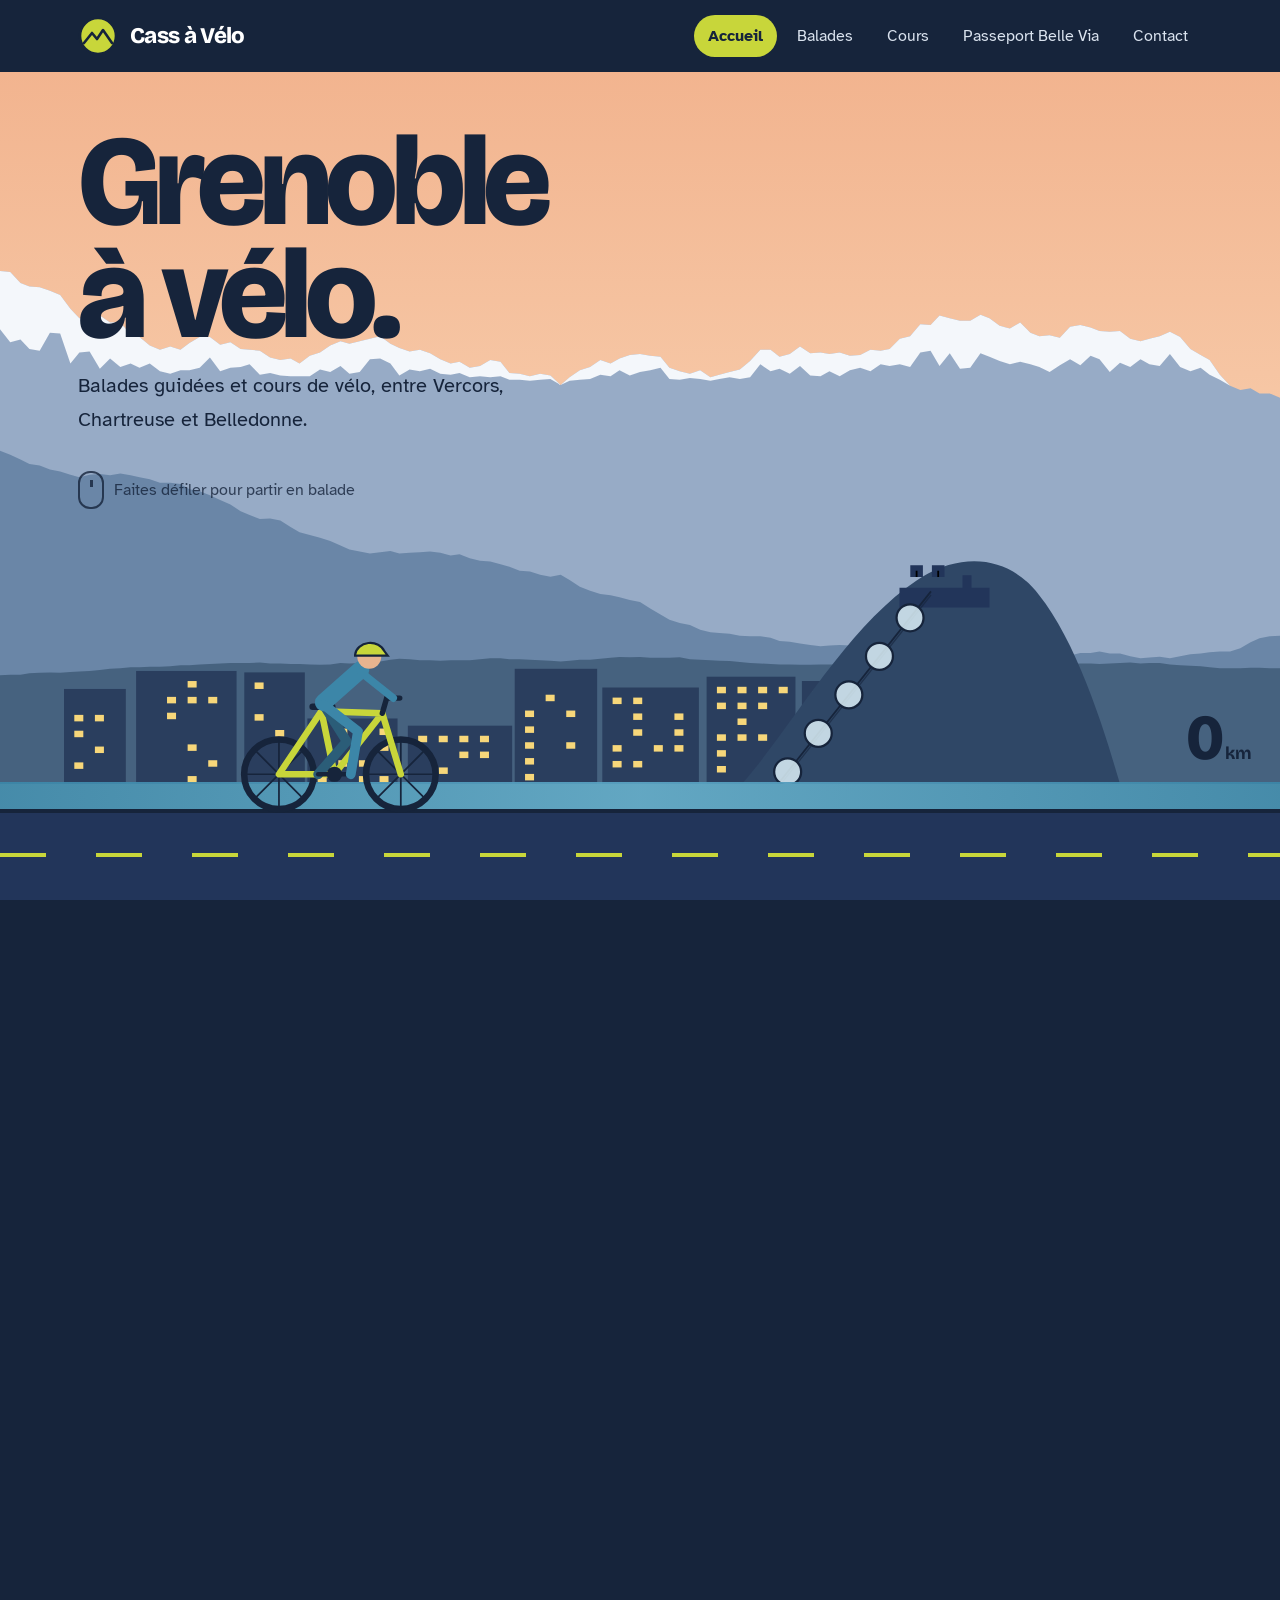
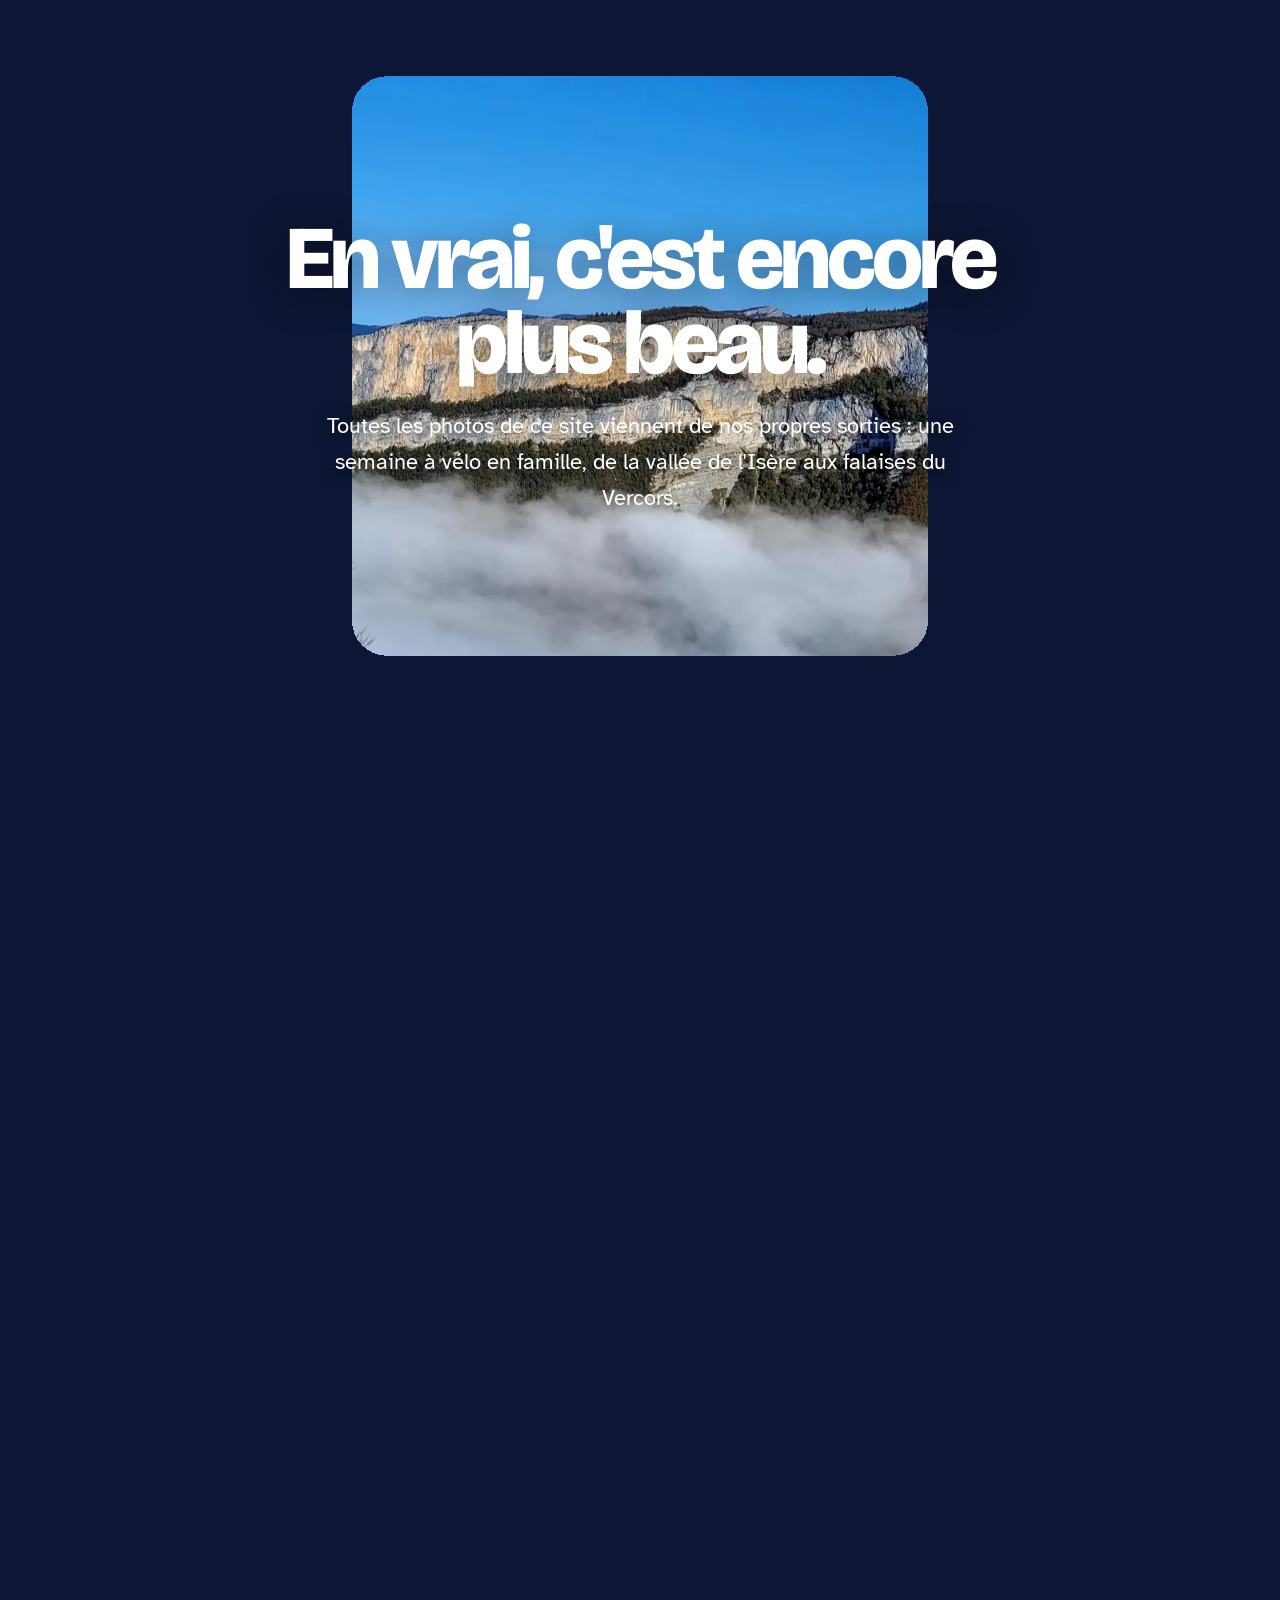
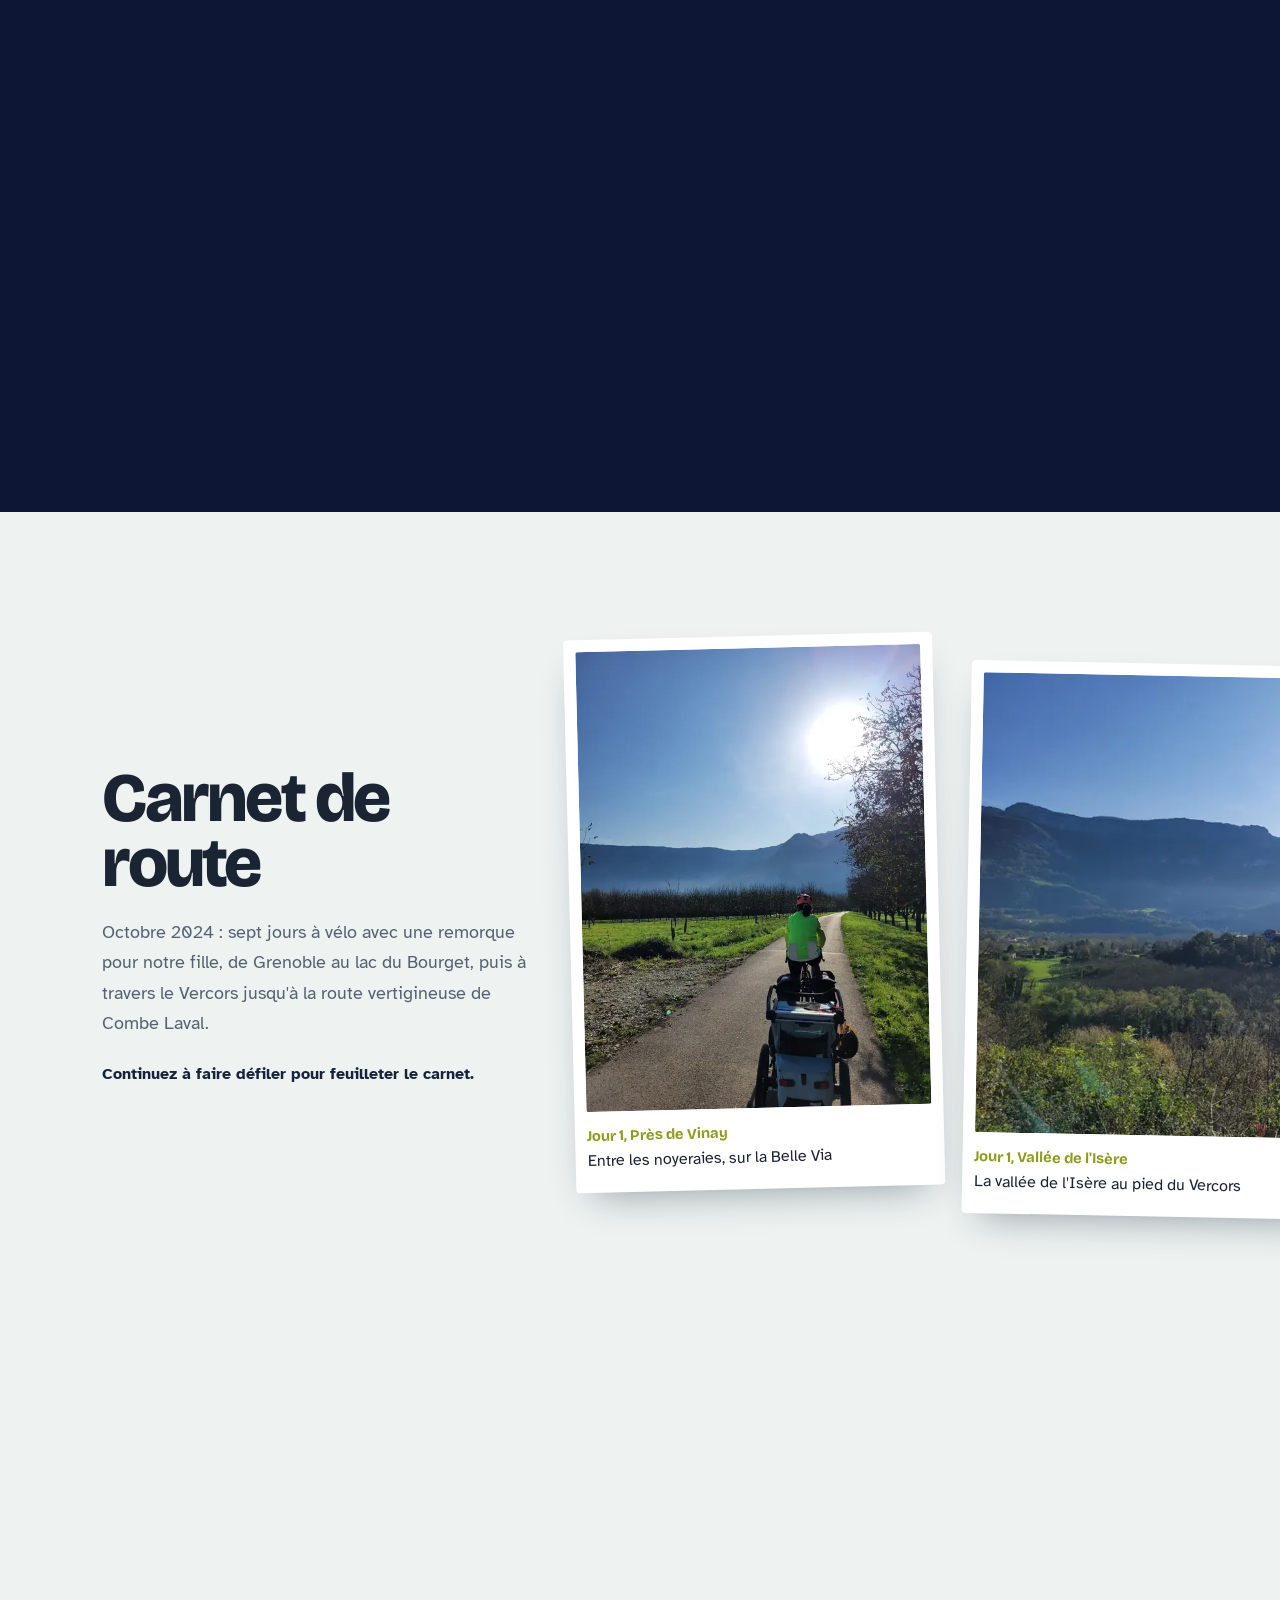
==== commit 89bbfca3: "Vraies photos du voyage Belle Via et Vercors, carnet de route, visionneuse, liens The Quiet Adventur" ====
--- a/index.html
+++ b/index.html
@@ -99,15 +99,43 @@
   </div>
 </section>
 
+<section class="revelation" id="revelation" aria-label="Photo du voyage">
+  <div class="rev-scene">
+    <img class="rev-photo" src="img/bv-111.webp" alt="Une mer de nuages sous les falaises de Combe Laval, dans le Vercors" fetchpriority="low">
+    <div class="rev-texte">
+      <h2>En vrai, c'est encore plus beau.</h2>
+      <p>Toutes les photos de ce site viennent de nos propres sorties&nbsp;: une semaine à vélo en famille, de la vallée de l'Isère aux falaises du Vercors.</p>
+    </div>
+  </div>
+</section>
+
+<section class="carnet" id="carnet" aria-label="Carnet de route en photos">
+  <div class="carnet-vue">
+    <div class="carnet-piste">
+      <div class="carnet-intro">
+        <h2>Carnet de route</h2>
+        <p>Octobre 2024&nbsp;: sept jours à vélo avec une remorque pour notre fille, de Grenoble au lac du Bourget, puis à travers le Vercors jusqu'à la route vertigineuse de Combe Laval.</p>
+        <p class="carnet-astuce">Continuez à faire défiler pour feuilleter le carnet.</p>
+      </div>
+      <figure class="cliche" data-i="0"><button type="button" class="cliche-btn" aria-label="Agrandir&nbsp;: Entre les noyeraies, sur la Belle Via"><img src="img/bv-003-p.webp" alt="Entre les noyeraies, sur la Belle Via" width="570" height="760" loading="lazy"></button><figcaption><span class="jour">Jour 1, Près de Vinay</span>Entre les noyeraies, sur la Belle Via</figcaption></figure><figure class="cliche" data-i="1"><button type="button" class="cliche-btn" aria-label="Agrandir&nbsp;: La vallée de l'Isère au pied du Vercors"><img src="img/bv-004-p.webp" alt="La vallée de l'Isère au pied du Vercors" width="760" height="570" loading="lazy"></button><figcaption><span class="jour">Jour 1, Vallée de l'Isère</span>La vallée de l'Isère au pied du Vercors</figcaption></figure><figure class="cliche" data-i="2"><button type="button" class="cliche-btn" aria-label="Agrandir&nbsp;: Grenoble et l'Isère depuis la Bastille"><img src="img/bv-009-p.webp" alt="Grenoble et l'Isère depuis la Bastille" width="760" height="570" loading="lazy"></button><figcaption><span class="jour">Jour 1, Grenoble</span>Grenoble et l'Isère depuis la Bastille</figcaption></figure><figure class="cliche" data-i="3"><button type="button" class="cliche-btn" aria-label="Agrandir&nbsp;: Les bulles de la Bastille au coucher du soleil"><img src="img/bv-013-p.webp" alt="Les bulles de la Bastille au coucher du soleil" width="570" height="760" loading="lazy"></button><figcaption><span class="jour">Jour 1, Grenoble</span>Les bulles de la Bastille au coucher du soleil</figcaption></figure><figure class="cliche" data-i="4"><button type="button" class="cliche-btn" aria-label="Agrandir&nbsp;: Sur la digue de l'Isère, à la sortie de Grenoble"><img src="img/bv-016-p.webp" alt="Sur la digue de l'Isère, à la sortie de Grenoble" width="760" height="570" loading="lazy"></button><figcaption><span class="jour">Jour 2, Meylan</span>Sur la digue de l'Isère, à la sortie de Grenoble</figcaption></figure><figure class="cliche" data-i="5"><button type="button" class="cliche-btn" aria-label="Agrandir&nbsp;: Champs de maïs et falaises de Chartreuse"><img src="img/bv-018-p.webp" alt="Champs de maïs et falaises de Chartreuse" width="760" height="570" loading="lazy"></button><figcaption><span class="jour">Jour 2, Grésivaudan</span>Champs de maïs et falaises de Chartreuse</figcaption></figure><figure class="cliche" data-i="6"><button type="button" class="cliche-btn" aria-label="Agrandir&nbsp;: La Dent de Crolles au-dessus de la Belle Via"><img src="img/bv-024-p.webp" alt="La Dent de Crolles au-dessus de la Belle Via" width="570" height="760" loading="lazy"></button><figcaption><span class="jour">Jour 2, Crolles</span>La Dent de Crolles au-dessus de la Belle Via</figcaption></figure><figure class="cliche" data-i="7"><button type="button" class="cliche-btn" aria-label="Agrandir&nbsp;: Les vignes de la Combe de Savoie"><img src="img/bv-029-p.webp" alt="Les vignes de la Combe de Savoie" width="760" height="570" loading="lazy"></button><figcaption><span class="jour">Jour 2, Combe de Savoie</span>Les vignes de la Combe de Savoie</figcaption></figure><figure class="cliche" data-i="8"><button type="button" class="cliche-btn" aria-label="Agrandir&nbsp;: Halte au bord du lac du Bourget"><img src="img/bv-035-p.webp" alt="Halte au bord du lac du Bourget" width="760" height="570" loading="lazy"></button><figcaption><span class="jour">Jour 3, Lac du Bourget</span>Halte au bord du lac du Bourget</figcaption></figure><figure class="cliche" data-i="9"><button type="button" class="cliche-btn" aria-label="Agrandir&nbsp;: Les gorges du Vercors"><img src="img/bv-042-p.webp" alt="Les gorges du Vercors" width="760" height="570" loading="lazy"></button><figcaption><span class="jour">Jour 4, Vercors</span>Les gorges du Vercors</figcaption></figure><figure class="cliche" data-i="10"><button type="button" class="cliche-btn" aria-label="Agrandir&nbsp;: Les alpages du plateau"><img src="img/bv-048-p.webp" alt="Les alpages du plateau" width="760" height="570" loading="lazy"></button><figcaption><span class="jour">Jour 4, Vercors</span>Les alpages du plateau</figcaption></figure><figure class="cliche" data-i="11"><button type="button" class="cliche-btn" aria-label="Agrandir&nbsp;: Prairies et falaises calcaires"><img src="img/bv-053-p.webp" alt="Prairies et falaises calcaires" width="760" height="570" loading="lazy"></button><figcaption><span class="jour">Jour 4, Vercors</span>Prairies et falaises calcaires</figcaption></figure><figure class="cliche" data-i="12"><button type="button" class="cliche-btn" aria-label="Agrandir&nbsp;: Les routes tranquilles du plateau"><img src="img/bv-064-p.webp" alt="Les routes tranquilles du plateau" width="760" height="570" loading="lazy"></button><figcaption><span class="jour">Jour 5, Vercors</span>Les routes tranquilles du plateau</figcaption></figure><figure class="cliche" data-i="13"><button type="button" class="cliche-btn" aria-label="Agrandir&nbsp;: Les lacets du col du Rousset"><img src="img/bv-087-p.webp" alt="Les lacets du col du Rousset" width="760" height="570" loading="lazy"></button><figcaption><span class="jour">Jour 6, Col du Rousset</span>Les lacets du col du Rousset</figcaption></figure><figure class="cliche" data-i="14"><button type="button" class="cliche-btn" aria-label="Agrandir&nbsp;: La route de Combe Laval"><img src="img/bv-103-p.webp" alt="La route de Combe Laval" width="570" height="760" loading="lazy"></button><figcaption><span class="jour">Jour 7, Combe Laval</span>La route de Combe Laval</figcaption></figure><figure class="cliche" data-i="15"><button type="button" class="cliche-btn" aria-label="Agrandir&nbsp;: Une route taillée dans la falaise"><img src="img/bv-109-p.webp" alt="Une route taillée dans la falaise" width="570" height="760" loading="lazy"></button><figcaption><span class="jour">Jour 7, Combe Laval</span>Une route taillée dans la falaise</figcaption></figure><figure class="cliche" data-i="16"><button type="button" class="cliche-btn" aria-label="Agrandir&nbsp;: Une mer de nuages sous les falaises"><img src="img/bv-113-p.webp" alt="Une mer de nuages sous les falaises" width="760" height="570" loading="lazy"></button><figcaption><span class="jour">Jour 7, Combe Laval</span>Une mer de nuages sous les falaises</figcaption></figure>
+      <div class="carnet-fin">
+        <h3>Toute l'histoire est sur The Quiet Adventure</h3>
+        <p>Le récit jour par jour, les étapes et nos autres voyages à vélo&nbsp;: la Corée du Sud, Kyushu, l'Italie…</p>
+        <a class="btn btn-chartreuse" href="https://thequietadventure.com/voyages/belle-via-et-vercors/" target="_blank" rel="noopener">Lire le récit du voyage</a>
+      </div>
+    </div>
+  </div>
+</section>
+
 <section class="bloc bloc-blanc" id="publics">
   <div class="wrap">
     <h2>Le vélo, pour tout le monde</h2>
-    <p class="intro">Chaque sortie est préparée pour les personnes qui y participent : leur rythme, leurs envies, leur niveau de confiance. On roule en petit groupe ou en séance individuelle.</p>
+    <p class="intro">Chaque sortie est préparée pour les personnes qui y participent&nbsp;: leur rythme, leurs envies, leur niveau de confiance. On roule en petit groupe ou en séance individuelle.</p>
     <div class="publics">
-      <div class="public"><svg viewBox="0 0 64 64" aria-hidden="true"><circle cx="32" cy="32" r="30" fill="#c8d63a"/><path fill="none" stroke="#16243b" stroke-width="2.4" stroke-linecap="round" stroke-linejoin="round" d="M18 44c6-2 8-10 14-12s10 4 14 0M22 22a4 4 0 1 1 0 .1M44 40a4 4 0 1 1 0 .1"/></svg><div><h3>Visiteurs et curieux</h3><p>Découvrir Grenoble autrement : patrimoine, histoire du sport, panoramas, avec quelqu'un qui connaît les bons détours.</p><a href="balades.html">Les balades guidées</a></div></div>
+      <div class="public"><svg viewBox="0 0 64 64" aria-hidden="true"><circle cx="32" cy="32" r="30" fill="#c8d63a"/><path fill="none" stroke="#16243b" stroke-width="2.4" stroke-linecap="round" stroke-linejoin="round" d="M18 44c6-2 8-10 14-12s10 4 14 0M22 22a4 4 0 1 1 0 .1M44 40a4 4 0 1 1 0 .1"/></svg><div><h3>Visiteurs et curieux</h3><p>Découvrir Grenoble autrement&nbsp;: patrimoine, histoire du sport, panoramas, avec quelqu'un qui connaît les bons détours.</p><a href="balades.html">Les balades guidées</a></div></div>
       <div class="public"><svg viewBox="0 0 64 64" aria-hidden="true"><circle cx="32" cy="32" r="30" fill="#c8d63a"/><g fill="none" stroke="#16243b" stroke-width="2.4" stroke-linecap="round" stroke-linejoin="round"><circle cx="20" cy="38" r="7"/><circle cx="44" cy="38" r="7"/><path d="M20 38l7-12h10l7 12M27 26l5 12M35 22h5"/><circle cx="20" cy="47" r="2.5"/><circle cx="44" cy="47" r="2.5"/></g></svg><div><h3>Enfants</h3><p>Trouver l'équilibre, apprendre à freiner, puis circuler en sécurité. Des séances courtes et ludiques, adaptées à l'âge.</p><a href="cours.html#enfants">Les cours enfants</a></div></div>
       <div class="public"><svg viewBox="0 0 64 64" aria-hidden="true"><circle cx="32" cy="32" r="30" fill="#c8d63a"/><g fill="none" stroke="#16243b" stroke-width="2.4" stroke-linecap="round" stroke-linejoin="round"><circle cx="19" cy="40" r="8"/><circle cx="45" cy="40" r="8"/><path d="M19 40l9-14h10l7 14M28 26h-4M38 26l2-6h4"/><path d="M31 31l3 5-3 0 3 5" stroke-width="2"/></g></svg><div><h3>Seniors</h3><p>Se remettre en selle sans pression, essayer le vélo électrique, retrouver le plaisir des sorties entre amis.</p><a href="cours.html#seniors">Les cours seniors</a></div></div>
-      <div class="public"><svg viewBox="0 0 64 64" aria-hidden="true"><circle cx="32" cy="32" r="30" fill="#c8d63a"/><g fill="none" stroke="#16243b" stroke-width="2.4" stroke-linecap="round" stroke-linejoin="round"><circle cx="22" cy="40" r="9"/><circle cx="46" cy="44" r="5"/><path d="M22 40h14l10 4M30 22v10h8M30 18a2 2 0 1 1 0 .1"/></g></svg><div><h3>Mobilité réduite</h3><p>Tricycle, tandem, vélo couché ou vélo-fauteuil : on cherche ensemble la solution qui permet de rouler.</p><a href="cours.html#mobilite">L'accompagnement adapté</a></div></div>
+      <div class="public"><svg viewBox="0 0 64 64" aria-hidden="true"><circle cx="32" cy="32" r="30" fill="#c8d63a"/><g fill="none" stroke="#16243b" stroke-width="2.4" stroke-linecap="round" stroke-linejoin="round"><circle cx="22" cy="40" r="9"/><circle cx="46" cy="44" r="5"/><path d="M22 40h14l10 4M30 22v10h8M30 18a2 2 0 1 1 0 .1"/></g></svg><div><h3>Mobilité réduite</h3><p>Tricycle, tandem, vélo couché ou vélo-fauteuil&nbsp;: on cherche ensemble la solution qui permet de rouler.</p><a href="cours.html#mobilite">L'accompagnement adapté</a></div></div>
     </div>
   </div>
 </section>
@@ -119,7 +147,7 @@
       <p class="intro" style="margin-bottom:0">Grenoble est l'une des rares grandes villes alpines où l'on pédale à plat. Les quais, les digues et les voies vertes mènent en quelques minutes au pied de trois massifs. C'est un terrain de jeu parfait pour débuter comme pour se dépasser.</p>
     </div>
     <div class="faits">
-      <div class="fait"><strong>3</strong><span>massifs autour de la ville : Vercors, Chartreuse, Belledonne</span></div>
+      <div class="fait"><strong>3</strong><span>massifs autour de la ville&nbsp;: Vercors, Chartreuse, Belledonne</span></div>
       <div class="fait"><strong>1968</strong><span>l'année des Jeux olympiques d'hiver de Grenoble</span></div>
       <div class="fait"><strong>V63</strong><span>la Belle Via, véloroute qui suit l'Isère jusqu'à la Drôme</span></div>
       <div class="fait"><strong>6</strong><span>balades prêtes à partir, de 2 h à la journée</span></div>
@@ -131,7 +159,7 @@
   <div class="wrap">
     <h2>Quelques balades</h2>
     <p class="intro">Trois niveaux, des thèmes pour tous les goûts. Toutes les balades sont sur la carte interactive.</p>
-    <div class="apercu"><article class="vignette"><div class="trace"><svg viewBox="0 0 360 150" preserveAspectRatio="xMidYMid slice" aria-hidden="true"><path d="M0 15 H360" stroke="#dbe5e1" stroke-width="1"/><path d="M0 39 H360" stroke="#dbe5e1" stroke-width="1"/><path d="M0 63 H360" stroke="#dbe5e1" stroke-width="1"/><path d="M0 87 H360" stroke="#dbe5e1" stroke-width="1"/><path d="M0 111 H360" stroke="#dbe5e1" stroke-width="1"/><path d="M0 135 H360" stroke="#dbe5e1" stroke-width="1"/><path d="M88.6 128.0 L107.9 95.1 L71.8 60.4 L143.9 49.4 L107.9 22.0 L198.0 27.5 L249.5 43.9 L288.2 67.7 L230.2 82.3 L159.4 56.7 L149.1 95.1 L88.6 128.0" fill="none" stroke="#16243b" stroke-width="5" stroke-linejoin="round" stroke-linecap="round"/><path d="M88.6 128.0 L107.9 95.1 L71.8 60.4 L143.9 49.4 L107.9 22.0 L198.0 27.5 L249.5 43.9 L288.2 67.7 L230.2 82.3 L159.4 56.7 L149.1 95.1 L88.6 128.0" fill="none" stroke="#c8d63a" stroke-width="2.4" stroke-linejoin="round" stroke-linecap="round"/><circle cx="88.6" cy="128.0" r="6" fill="#16243b"/><circle cx="88.6" cy="128.0" r="6" fill="#fff" stroke="#16243b" stroke-width="3"/></svg></div><div class="contenu"><span class="niveau"><i aria-hidden="true"><b class="on"></b><b class=""></b><b class=""></b></i>Tranquille</span><h3>Quais de l'Isère et vieille ville</h3><p>La boucle idéale pour une première sortie : les quais, les bulles de la Bastille, le Musée de Grenoble et l'Île Verte, sans une seule côte.</p><div class="chiffres"><span>9 km</span><span>2 h</span></div></div></article><article class="vignette"><div class="trace"><svg viewBox="0 0 360 150" preserveAspectRatio="xMidYMid slice" aria-hidden="true"><path d="M0 15 H360" stroke="#dbe5e1" stroke-width="1"/><path d="M0 39 H360" stroke="#dbe5e1" stroke-width="1"/><path d="M0 63 H360" stroke="#dbe5e1" stroke-width="1"/><path d="M0 87 H360" stroke="#dbe5e1" stroke-width="1"/><path d="M0 111 H360" stroke="#dbe5e1" stroke-width="1"/><path d="M0 135 H360" stroke="#dbe5e1" stroke-width="1"/><path d="M253.9 128.0 L244.6 119.2 L226.5 109.6 L203.9 103.2 L184.4 90.4 L188.9 54.1 L161.8 41.2 L106.1 22.0" fill="none" stroke="#16243b" stroke-width="5" stroke-linejoin="round" stroke-linecap="round"/><path d="M253.9 128.0 L244.6 119.2 L226.5 109.6 L203.9 103.2 L184.4 90.4 L188.9 54.1 L161.8 41.2 L106.1 22.0" fill="none" stroke="#c8d63a" stroke-width="2.4" stroke-linejoin="round" stroke-linecap="round"/><circle cx="253.9" cy="128.0" r="6" fill="#16243b"/><circle cx="106.1" cy="22.0" r="6" fill="#fff" stroke="#16243b" stroke-width="3"/></svg></div><div class="contenu"><span class="niveau"><i aria-hidden="true"><b class="on"></b><b class="on"></b><b class=""></b></i>Découverte</span><h3>Au fil de l'Isère vers Noyarey</h3><p>On rejoint la Belle Via sur les digues de l'Isère, entre Vercors et Chartreuse, jusqu'aux premiers vergers. Premiers tampons du passeport.</p><div class="chiffres"><span>30 km aller-retour</span><span>Demi-journée</span></div></div></article><article class="vignette"><div class="trace"><svg viewBox="0 0 360 150" preserveAspectRatio="xMidYMid slice" aria-hidden="true"><path d="M0 15 H360" stroke="#dbe5e1" stroke-width="1"/><path d="M0 39 H360" stroke="#dbe5e1" stroke-width="1"/><path d="M0 63 H360" stroke="#dbe5e1" stroke-width="1"/><path d="M0 87 H360" stroke="#dbe5e1" stroke-width="1"/><path d="M0 111 H360" stroke="#dbe5e1" stroke-width="1"/><path d="M0 135 H360" stroke="#dbe5e1" stroke-width="1"/><path d="M153.5 128.0 L161.4 115.7 L164.5 108.2 L177.1 90.4 L183.4 77.0 L189.7 57.7 L198.1 39.8 L206.5 22.0" fill="none" stroke="#16243b" stroke-width="5" stroke-linejoin="round" stroke-linecap="round"/><path d="M153.5 128.0 L161.4 115.7 L164.5 108.2 L177.1 90.4 L183.4 77.0 L189.7 57.7 L198.1 39.8 L206.5 22.0" fill="none" stroke="#c8d63a" stroke-width="2.4" stroke-linejoin="round" stroke-linecap="round"/><circle cx="153.5" cy="128.0" r="6" fill="#16243b"/><circle cx="206.5" cy="22.0" r="6" fill="#fff" stroke="#16243b" stroke-width="3"/></svg></div><div class="contenu"><span class="niveau"><i aria-hidden="true"><b class="on"></b><b class="on"></b><b class="on"></b></i>Évasion</span><h3>Les balcons de Chartreuse</h3><p>La montée vers Le Sappey-en-Chartreuse par le col de Vence, avec Grenoble et Belledonne à vos pieds. Pour les jambes entraînées ou en vélo électrique.</p><div class="chiffres"><span>34 km aller-retour</span><span>Journée</span></div></div></article></div>
+    <div class="apercu"><article class="vignette"><div class="trace"><svg viewBox="0 0 360 150" preserveAspectRatio="xMidYMid slice" aria-hidden="true"><path d="M0 15 H360" stroke="#dbe5e1" stroke-width="1"/><path d="M0 39 H360" stroke="#dbe5e1" stroke-width="1"/><path d="M0 63 H360" stroke="#dbe5e1" stroke-width="1"/><path d="M0 87 H360" stroke="#dbe5e1" stroke-width="1"/><path d="M0 111 H360" stroke="#dbe5e1" stroke-width="1"/><path d="M0 135 H360" stroke="#dbe5e1" stroke-width="1"/><path d="M88.6 128.0 L107.9 95.1 L71.8 60.4 L143.9 49.4 L107.9 22.0 L198.0 27.5 L249.5 43.9 L288.2 67.7 L230.2 82.3 L159.4 56.7 L149.1 95.1 L88.6 128.0" fill="none" stroke="#16243b" stroke-width="5" stroke-linejoin="round" stroke-linecap="round"/><path d="M88.6 128.0 L107.9 95.1 L71.8 60.4 L143.9 49.4 L107.9 22.0 L198.0 27.5 L249.5 43.9 L288.2 67.7 L230.2 82.3 L159.4 56.7 L149.1 95.1 L88.6 128.0" fill="none" stroke="#c8d63a" stroke-width="2.4" stroke-linejoin="round" stroke-linecap="round"/><circle cx="88.6" cy="128.0" r="6" fill="#16243b"/><circle cx="88.6" cy="128.0" r="6" fill="#fff" stroke="#16243b" stroke-width="3"/></svg></div><div class="contenu"><span class="niveau"><i aria-hidden="true"><b class="on"></b><b class=""></b><b class=""></b></i>Tranquille</span><h3>Quais de l'Isère et vieille ville</h3><p>La boucle idéale pour une première sortie&nbsp;: les quais, les bulles de la Bastille, le Musée de Grenoble et l'Île Verte, sans une seule côte.</p><div class="chiffres"><span>9 km</span><span>2 h</span></div></div></article><article class="vignette"><div class="trace"><svg viewBox="0 0 360 150" preserveAspectRatio="xMidYMid slice" aria-hidden="true"><path d="M0 15 H360" stroke="#dbe5e1" stroke-width="1"/><path d="M0 39 H360" stroke="#dbe5e1" stroke-width="1"/><path d="M0 63 H360" stroke="#dbe5e1" stroke-width="1"/><path d="M0 87 H360" stroke="#dbe5e1" stroke-width="1"/><path d="M0 111 H360" stroke="#dbe5e1" stroke-width="1"/><path d="M0 135 H360" stroke="#dbe5e1" stroke-width="1"/><path d="M253.9 128.0 L244.6 119.2 L226.5 109.6 L203.9 103.2 L184.4 90.4 L188.9 54.1 L161.8 41.2 L106.1 22.0" fill="none" stroke="#16243b" stroke-width="5" stroke-linejoin="round" stroke-linecap="round"/><path d="M253.9 128.0 L244.6 119.2 L226.5 109.6 L203.9 103.2 L184.4 90.4 L188.9 54.1 L161.8 41.2 L106.1 22.0" fill="none" stroke="#c8d63a" stroke-width="2.4" stroke-linejoin="round" stroke-linecap="round"/><circle cx="253.9" cy="128.0" r="6" fill="#16243b"/><circle cx="106.1" cy="22.0" r="6" fill="#fff" stroke="#16243b" stroke-width="3"/></svg></div><div class="contenu"><span class="niveau"><i aria-hidden="true"><b class="on"></b><b class="on"></b><b class=""></b></i>Découverte</span><h3>Au fil de l'Isère vers Noyarey</h3><p>On rejoint la Belle Via sur les digues de l'Isère, entre Vercors et Chartreuse, jusqu'aux premiers vergers. Premiers tampons du passeport.</p><div class="chiffres"><span>30 km aller-retour</span><span>Demi-journée</span></div></div></article><article class="vignette"><div class="trace"><svg viewBox="0 0 360 150" preserveAspectRatio="xMidYMid slice" aria-hidden="true"><path d="M0 15 H360" stroke="#dbe5e1" stroke-width="1"/><path d="M0 39 H360" stroke="#dbe5e1" stroke-width="1"/><path d="M0 63 H360" stroke="#dbe5e1" stroke-width="1"/><path d="M0 87 H360" stroke="#dbe5e1" stroke-width="1"/><path d="M0 111 H360" stroke="#dbe5e1" stroke-width="1"/><path d="M0 135 H360" stroke="#dbe5e1" stroke-width="1"/><path d="M153.5 128.0 L161.4 115.7 L164.5 108.2 L177.1 90.4 L183.4 77.0 L189.7 57.7 L198.1 39.8 L206.5 22.0" fill="none" stroke="#16243b" stroke-width="5" stroke-linejoin="round" stroke-linecap="round"/><path d="M153.5 128.0 L161.4 115.7 L164.5 108.2 L177.1 90.4 L183.4 77.0 L189.7 57.7 L198.1 39.8 L206.5 22.0" fill="none" stroke="#c8d63a" stroke-width="2.4" stroke-linejoin="round" stroke-linecap="round"/><circle cx="153.5" cy="128.0" r="6" fill="#16243b"/><circle cx="206.5" cy="22.0" r="6" fill="#fff" stroke="#16243b" stroke-width="3"/></svg></div><div class="contenu"><span class="niveau"><i aria-hidden="true"><b class="on"></b><b class="on"></b><b class="on"></b></i>Évasion</span><h3>Les balcons de Chartreuse</h3><p>La montée vers Le Sappey-en-Chartreuse par le col de Vence, avec Grenoble et Belledonne à vos pieds. Pour les jambes entraînées ou en vélo électrique.</p><div class="chiffres"><span>34 km aller-retour</span><span>Journée</span></div></div></article></div>
     <p style="margin-top:40px"><a class="btn btn-encre" href="balades.html">Voir les 6 balades sur la carte</a></p>
   </div>
 </section>
@@ -141,12 +169,13 @@
     <div class="portrait"><svg viewBox="0 0 300 260" aria-hidden="true"><g fill="none" stroke="#16243b" stroke-width="7" stroke-linecap="round" stroke-linejoin="round"><circle cx="70" cy="190" r="52"/><circle cx="232" cy="190" r="52"/><path d="M70 190l52-88h86l24 88M122 102l38 88H70M160 190l48-88M196 72h30M112 86h28"/><circle cx="160" cy="190" r="9" fill="#16243b"/></g></svg></div>
     <div>
       <h2>Bonjour, je suis Cassandre</h2>
-      <p>Je suis en formation pour devenir monitrice vélo, et je vis à Grenoble. J'ai envie de partager ce que le vélo m'apporte : la liberté, le plaisir d'aller à son rythme et de voir le paysage changer.</p>
-      <p>Faire découvrir un coin de patrimoine à des visiteurs, voir un enfant lâcher les petites roues ou une personne retrouver l'autonomie d'une sortie à vélo : c'est pour ça que je pédale.</p>
+      <p>Je suis en formation pour devenir monitrice vélo, et je vis à Grenoble. J'ai envie de partager ce que le vélo m'apporte&nbsp;: la liberté, le plaisir d'aller à son rythme et de voir le paysage changer.</p>
+      <p>Faire découvrir un coin de patrimoine à des visiteurs, voir un enfant lâcher les petites roues ou une personne retrouver l'autonomie d'une sortie à vélo&nbsp;: c'est pour ça que je pédale.</p>
+      <p>En famille, nous voyageons beaucoup à vélo&nbsp;: la Belle Via et le Vercors, la Corée du Sud, le Japon… Nous racontons tout ça sur <a class="lien-tqa" href="https://thequietadventure.com/" target="_blank" rel="noopener">The Quiet Adventure</a>.</p>
       <ul class="engagements">
         <li>Des groupes réduits, pour que chacun soit accompagné</li>
         <li>Un rythme fixé par les participants, jamais par l'horloge</li>
-        <li>La sécurité d'abord : vérification du matériel et itinéraires choisis</li>
+        <li>La sécurité d'abord&nbsp;: vérification du matériel et itinéraires choisis</li>
       </ul>
     </div>
   </div>
@@ -156,7 +185,7 @@
   <div class="wrap contact">
     <div>
       <h2>Envie de pédaler&nbsp;?</h2>
-      <p class="intro">Une question, une date, un groupe ? Décrivez votre projet en quelques lignes et je vous réponds pour l'organiser ensemble.</p>
+      <p class="intro">Une question, une date, un groupe&nbsp;? Décrivez votre projet en quelques lignes et je vous réponds pour l'organiser ensemble.</p>
       <div class="coord">
         <div><strong>Où</strong>Grenoble et ses environs, départ adapté selon la balade</div>
         <div><strong>Quand</strong>Toute l'année, selon la météo</div>
@@ -188,7 +217,7 @@
 <footer class="pied"><div class="wrap">
   <div><strong>Cass à Vélo</strong><p>Balades guidées et cours de vélo à Grenoble et dans ses environs, pour tous les âges et toutes les envies.</p></div>
   <div><strong>Le site</strong><ul><li><a href="balades.html">Les balades</a></li><li><a href="cours.html">Les cours</a></li><li><a href="passeport.html">Le passeport Belle Via</a></li></ul></div>
-  <div><strong>Me joindre</strong><ul><li><a href="index.html#contact">Formulaire de contact</a></li><li><a class="lien-mail" href="#">Par e-mail</a></li></ul></div>
+  <div><strong>Me joindre</strong><ul><li><a href="index.html#contact">Formulaire de contact</a></li><li><a class="lien-mail" href="#">Par e-mail</a></li><li><a href="https://thequietadventure.com/" target="_blank" rel="noopener">Nos voyages&nbsp;: The Quiet Adventure</a></li></ul></div>
   <p class="bas">© <span class="annee"></span> Cass à Vélo, Grenoble. Fonds de carte © OpenStreetMap et CARTO.</p>
 </div></footer>
 <script src="donnees.js"></script>
--- a/style.css
+++ b/style.css
@@ -286,3 +286,58 @@
   .chapitre{transition:none}
 }
 .chapitre.fin p{text-shadow:0 1px 12px rgba(13,22,52,.9)}
+
+/* ================= Révélation photo ================= */
+.revelation{height:240vh;position:relative;background:#0d1634}
+.rev-scene{position:sticky;top:72px;height:calc(100vh - 72px);overflow:hidden;display:grid;place-items:center}
+.rev-photo{position:absolute;inset:0;width:100%;height:100%;object-fit:cover;clip-path:inset(var(--rev-y,22%) var(--rev-x,32%) round var(--rev-r,28px));transform:scale(var(--rev-s,1.25));will-change:clip-path,transform}
+.rev-texte{position:relative;z-index:2;color:#fff;max-width:900px;padding:0 28px;text-align:center;opacity:var(--rev-t,0);transform:translateY(calc((1 - var(--rev-t,0)) * 30px))}
+.rev-texte h2{font-size:clamp(2.6rem,7vw,6rem);font-weight:800;letter-spacing:-.045em;line-height:.95;text-shadow:0 4px 40px rgba(0,0,0,.45)}
+.rev-texte p{font-size:clamp(1.1rem,1.7vw,1.4rem);margin:22px auto 0;max-width:46ch;text-shadow:0 2px 18px rgba(0,0,0,.7)}
+.rev-scene::after{content:"";position:absolute;inset:0;background:linear-gradient(180deg,rgba(13,22,52,.1),rgba(13,22,52,.55));opacity:var(--rev-t,0);pointer-events:none}
+
+/* ================= Carnet de route horizontal ================= */
+.carnet{position:relative;background:var(--glacier)}
+.carnet-vue{position:sticky;top:72px;height:calc(100vh - 72px);overflow:hidden;display:flex;align-items:center}
+.carnet-piste{display:flex;gap:28px;padding:0 8vw;align-items:center;will-change:transform}
+.carnet-intro,.carnet-fin{flex:none;width:min(440px,78vw)}
+.carnet-intro h2{font-size:clamp(2.6rem,5.4vw,4.4rem);font-weight:800;letter-spacing:-.04em;line-height:.95;margin-bottom:20px}
+.carnet-intro p{color:var(--doux);font-size:1.15rem}
+.carnet-astuce{margin-top:22px;font-size:1rem!important;font-weight:700;color:var(--encre)!important}
+.carnet-fin{background:var(--encre);color:#fff;border-radius:8px;padding:40px}
+.carnet-fin h3{font-size:2rem;margin-bottom:14px}
+.carnet-fin p{color:#c9d4e3;margin-bottom:26px}
+.cliche{flex:none;margin:0;background:#fff;padding:12px 12px 18px;border-radius:4px;box-shadow:0 18px 40px -18px rgba(22,36,59,.45)}
+.cliche:nth-of-type(3n+1){transform:rotate(-1.4deg) translateY(-14px)}
+.cliche:nth-of-type(3n+2){transform:rotate(1.1deg) translateY(16px)}
+.cliche:nth-of-type(3n){transform:rotate(-.4deg)}
+.cliche-btn{display:block;border:0;padding:0;background:none;cursor:zoom-in}
+.cliche img{height:min(56vh,460px);width:auto;max-width:none;display:block;border-radius:2px}
+.cliche figcaption{margin-top:12px;font-size:1rem;max-width:34ch}
+.cliche .jour{display:block;font-family:var(--titre);font-weight:700;font-size:.92rem;color:var(--chartreuse-fonce)}
+@media (prefers-reduced-motion:reduce){.revelation{height:auto}.rev-scene{position:relative;top:0}.carnet-vue{position:relative;top:0;height:auto;overflow-x:auto;padding:60px 0}}
+
+/* ================= Visionneuse ================= */
+.visionneuse{position:fixed;inset:0;z-index:100;background:rgba(9,14,28,.94);display:none;align-items:center;justify-content:center;padding:4vh 4vw}
+.visionneuse.ouverte{display:flex}
+.visionneuse figure{margin:0;display:flex;flex-direction:column;align-items:center;gap:14px;max-height:100%}
+.visionneuse img{max-width:92vw;max-height:80vh;object-fit:contain;border-radius:4px}
+.visionneuse figcaption{color:#e8eef5;text-align:center;font-size:1.05rem}
+.visionneuse figcaption span{display:block;color:var(--chartreuse);font-family:var(--titre);font-weight:700;font-size:.95rem}
+.visionneuse button{position:absolute;background:rgba(255,255,255,.1);color:#fff;border:0;width:52px;height:52px;border-radius:50%;font-size:1.6rem;cursor:pointer;display:grid;place-items:center}
+.visionneuse button:hover{background:rgba(255,255,255,.22)}
+.vis-fermer{top:20px;right:20px}.vis-prec{left:20px;top:50%}.vis-suiv{right:20px;top:50%}
+
+/* ================= En-têtes photo, photos des circuits ================= */
+.entete-photo{position:relative;background:var(--encre) var(--photo) center/cover no-repeat;padding:140px 0 96px}
+.entete-photo::before{content:"";position:absolute;inset:0;background:linear-gradient(90deg,rgba(22,36,59,.92) 0%,rgba(22,36,59,.55) 55%,rgba(22,36,59,.15) 100%)}
+.entete-photo .wrap{position:relative}
+.photos-circuit{display:none;gap:8px;margin-top:14px;overflow-x:auto}
+.circuit.actif .photos-circuit{display:flex}
+.photos-circuit button{flex:none;border:0;padding:0;border-radius:4px;overflow:hidden;cursor:zoom-in;width:110px;height:80px}
+.photos-circuit img{width:100%;height:100%;object-fit:cover}
+.pin-photo{width:46px!important;height:46px!important;border-radius:50%;border:3px solid #fff;box-shadow:0 4px 14px rgba(0,0,0,.35);background-size:cover;background-position:center;cursor:zoom-in}
+.origine{margin-top:36px;padding:28px;background:var(--papier);border-radius:6px;border:1px solid var(--trait)}
+.origine h3{font-size:1.5rem;margin-bottom:10px}
+.origine p{color:var(--doux);margin-bottom:14px}
+.origine a,.lien-tqa{font-weight:700;color:var(--encre);text-decoration-color:var(--chartreuse);text-decoration-thickness:3px;text-underline-offset:5px}
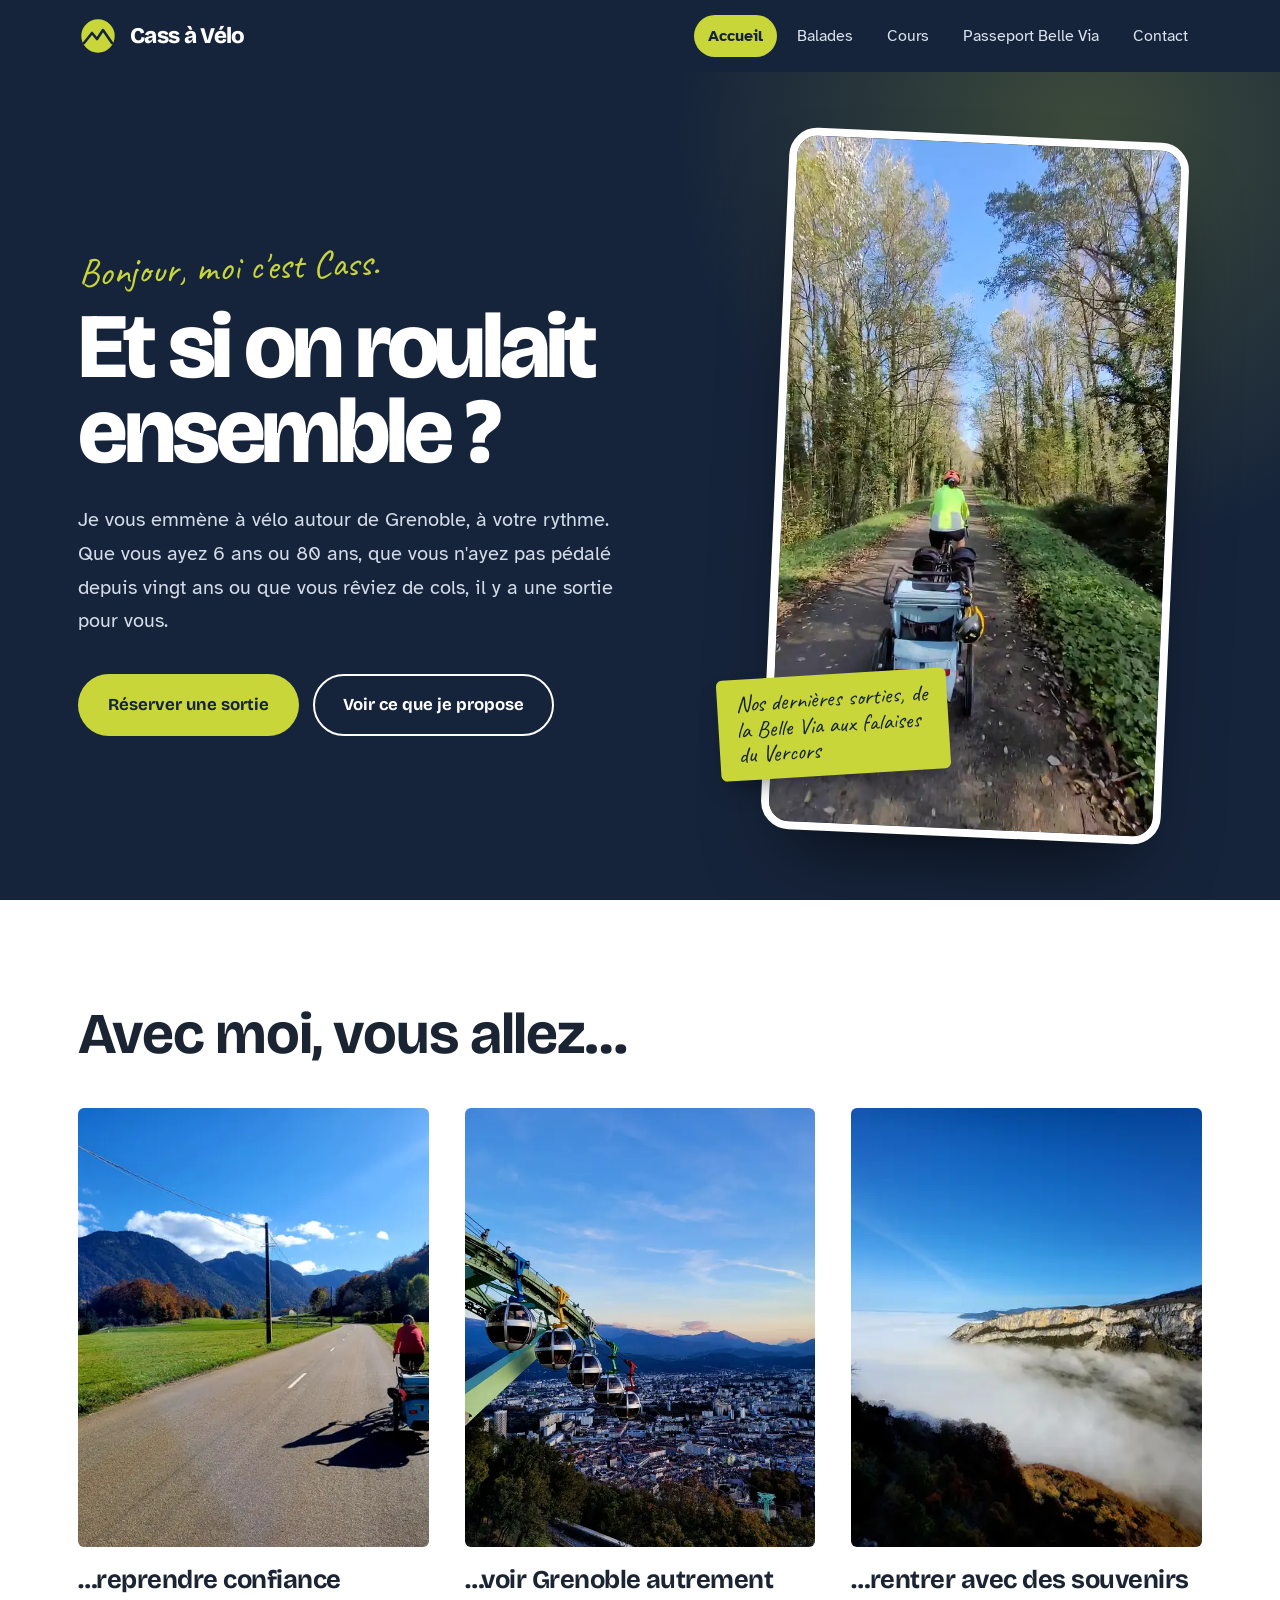
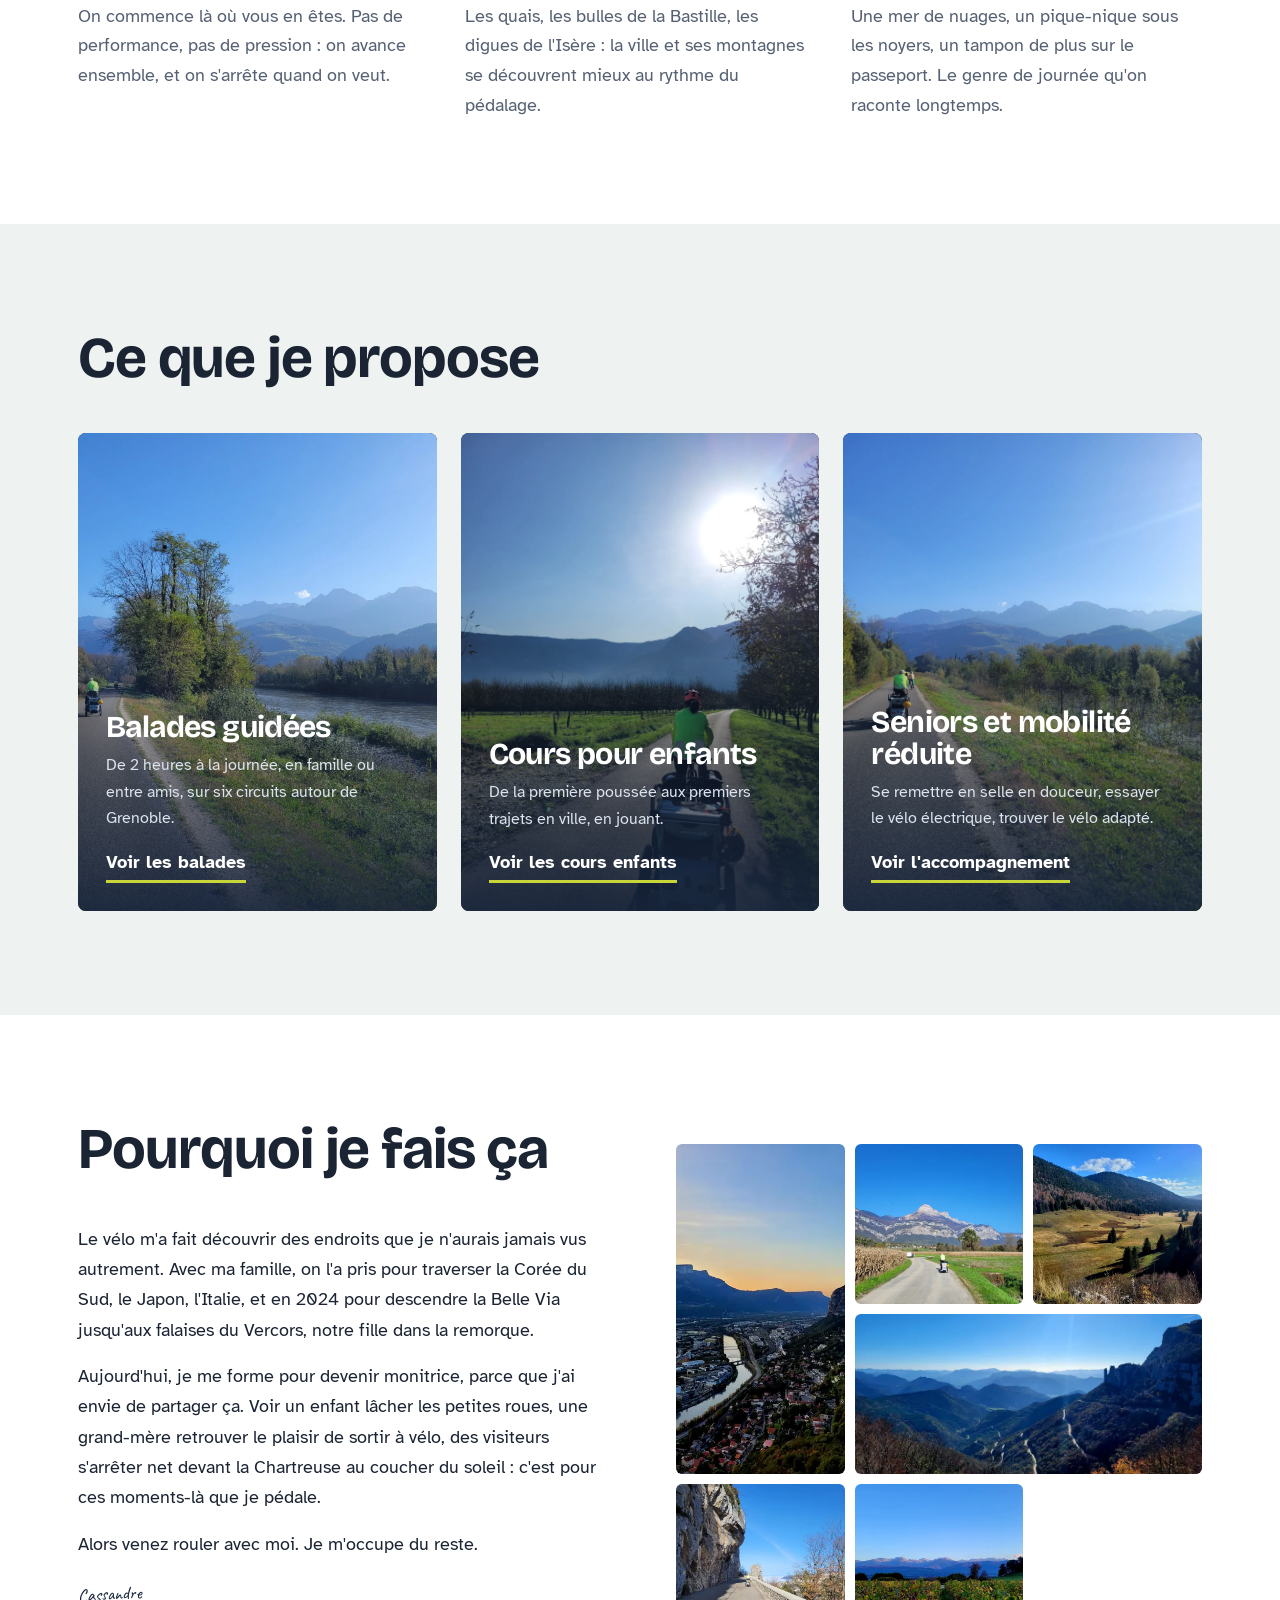
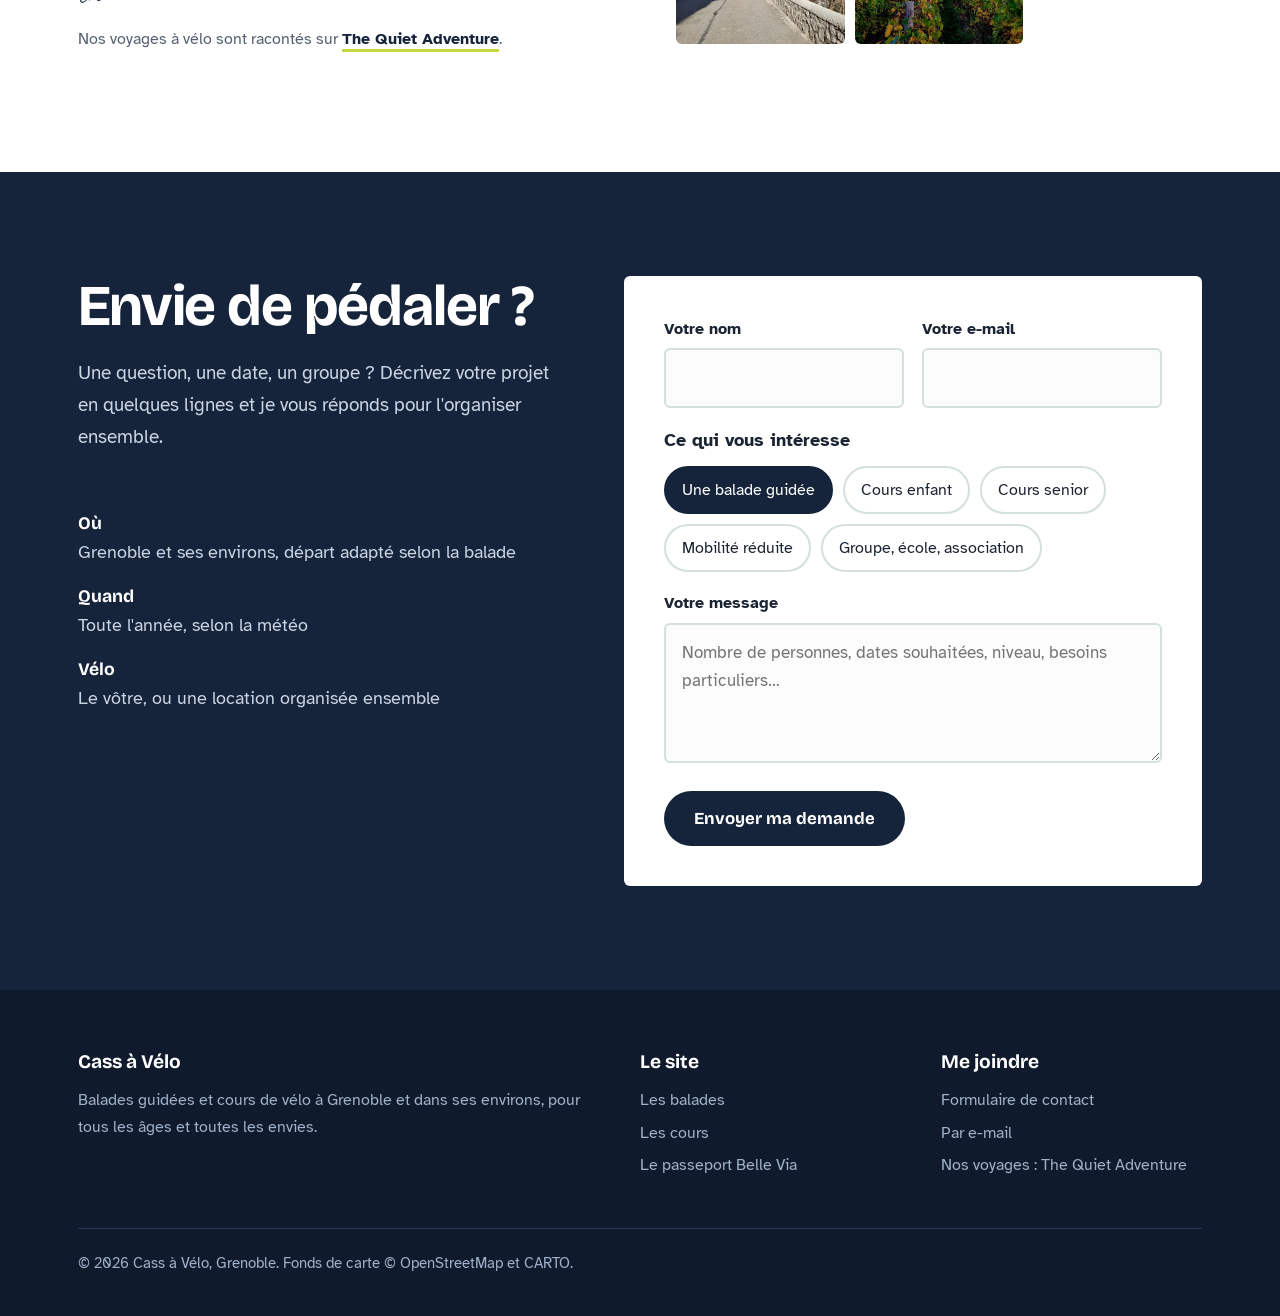
==== commit c3806dbc: "Accueil plus simple et plus chaleureux : vidéo de balade, promesses, offres, mot de Cassandre Co-Aut" ====
--- a/index.html
+++ b/index.html
@@ -9,7 +9,7 @@
 <link rel="icon" href="data:image/svg+xml,<svg viewBox='0 0 40 40' aria-hidden='true'><circle cx='20' cy='20' r='18' fill='%23c8d63a'/><path d='M6 27l8-10 5 6 6-9 9 13' fill='none' stroke='%2316243b' stroke-width='2.6' stroke-linejoin='round' stroke-linecap='round'/><circle cx='20' cy='20' r='18' fill='none' stroke='%2316243b' stroke-width='2.6'/></svg>">
 <link rel="preconnect" href="https://fonts.googleapis.com">
 <link rel="preconnect" href="https://fonts.gstatic.com" crossorigin>
-<link href="https://fonts.googleapis.com/css2?family=Atkinson+Hyperlegible:ital,wght@0,400;0,700;1,400&family=Bricolage+Grotesque:opsz,wght@12..96,500;12..96,700;12..96,800&display=swap" rel="stylesheet">
+<link href="https://fonts.googleapis.com/css2?family=Atkinson+Hyperlegible:ital,wght@0,400;0,700;1,400&family=Bricolage+Grotesque:opsz,wght@12..96,500;12..96,700;12..96,800&family=Caveat:wght@600&display=swap" rel="stylesheet">
 <link rel="stylesheet" href="style.css">
 </head>
 <body>
@@ -20,163 +20,60 @@
 </div></header>
 <main>
 
-
-<section class="voyage" id="voyage" aria-label="Une journée à vélo autour de Grenoble">
-  <div class="scene">
-    <div class="ciel"></div>
-    <div class="etoiles" aria-hidden="true"></div>
-    <div class="astre" aria-hidden="true"></div>
-    <div class="couches">
-      <div class="piste" data-f="0.12"><svg class="couche-svg loin" viewBox="0 0 4000 600" preserveAspectRatio="none" aria-hidden="true"><path d="M0 600 L0 20 L8 21 L16 34 L23 38 L31 39 L39 43 L47 48 L55 64 L62 75 L70 76 L78 72 L86 80 L94 80 L102 94 L109 97 L117 107 L125 112 L133 108 L141 112 L148 104 L156 97 L164 97 L172 106 L180 103 L188 111 L195 112 L203 113 L211 121 L219 124 L227 122 L234 128 L242 119 L250 115 L258 107 L266 102 L273 105 L281 102 L289 99 L297 96 L305 105 L312 110 L320 114 L328 112 L336 116 L344 123 L352 128 L359 126 L367 133 L375 131 L383 124 L391 126 L398 139 L406 140 L414 143 L422 140 L430 142 L438 153 L445 144 L453 136 L461 132 L469 124 L477 128 L484 122 L492 118 L500 117 L508 119 L516 120 L523 133 L531 137 L539 140 L547 136 L555 144 L562 141 L570 138 L578 135 L586 125 L594 112 L602 112 L609 120 L617 117 L625 108 L633 116 L641 115 L648 117 L656 115 L664 119 L672 118 L680 112 L688 113 L695 111 L703 99 L711 96 L719 82 L727 83 L734 72 L742 75 L750 78 L758 78 L766 71 L773 75 L781 84 L789 87 L797 80 L805 92 L812 96 L820 95 L828 98 L836 85 L844 83 L852 86 L859 90 L867 91 L875 90 L883 99 L891 102 L898 99 L906 96 L914 91 L922 97 L930 111 L938 118 L945 124 L953 141 L961 154 L969 159 L977 157 L984 163 L992 163 L1000 168 L1008 170 L1016 166 L1023 156 L1031 155 L1039 140 L1047 135 L1055 128 L1062 122 L1070 126 L1078 125 L1086 120 L1094 107 L1102 105 L1109 98 L1117 108 L1125 107 L1133 111 L1141 115 L1148 124 L1156 122 L1164 116 L1172 121 L1180 112 L1188 111 L1195 116 L1203 121 L1211 115 L1219 115 L1227 126 L1234 132 L1242 137 L1250 139 L1258 138 L1266 137 L1273 137 L1281 128 L1289 131 L1297 132 L1305 126 L1312 124 L1320 134 L1328 147 L1336 155 L1344 153 L1352 158 L1359 153 L1367 152 L1375 158 L1383 169 L1391 170 L1398 178 L1406 175 L1414 181 L1422 186 L1430 184 L1438 181 L1445 177 L1453 180 L1461 172 L1469 163 L1477 165 L1484 166 L1492 171 L1500 173 L1508 171 L1516 182 L1523 186 L1531 179 L1539 176 L1547 173 L1555 161 L1562 151 L1570 152 L1578 145 L1586 141 L1594 136 L1602 139 L1609 141 L1617 144 L1625 141 L1633 138 L1641 146 L1648 151 L1656 156 L1664 164 L1672 173 L1680 186 L1688 187 L1695 197 L1703 196 L1711 195 L1719 200 L1727 194 L1734 188 L1742 186 L1750 194 L1758 195 L1766 198 L1773 201 L1781 196 L1789 210 L1797 214 L1805 212 L1812 210 L1820 214 L1828 222 L1836 216 L1844 218 L1852 228 L1859 234 L1867 242 L1875 240 L1883 241 L1891 250 L1898 261 L1906 265 L1914 275 L1922 297 L1930 304 L1938 319 L1945 317 L1953 321 L1961 322 L1969 318 L1977 322 L1984 331 L1992 337 L2000 346 L2008 353 L2016 357 L2023 351 L2031 354 L2039 353 L2047 347 L2055 347 L2062 357 L2070 354 L2078 351 L2086 339 L2094 334 L2102 324 L2109 321 L2117 325 L2125 328 L2133 328 L2141 329 L2148 325 L2156 325 L2164 321 L2172 320 L2180 318 L2188 315 L2195 313 L2203 319 L2211 322 L2219 333 L2227 344 L2234 351 L2242 357 L2250 360 L2258 352 L2266 344 L2273 340 L2281 328 L2289 324 L2297 316 L2305 312 L2312 300 L2320 301 L2328 309 L2336 309 L2344 302 L2352 296 L2359 282 L2367 282 L2375 273 L2383 268 L2391 268 L2398 274 L2406 284 L2414 291 L2422 287 L2430 289 L2438 297 L2445 303 L2453 297 L2461 298 L2469 289 L2477 278 L2484 276 L2492 272 L2500 275 L2508 277 L2516 273 L2523 276 L2531 285 L2539 281 L2547 286 L2555 282 L2562 270 L2570 268 L2578 267 L2586 266 L2594 258 L2602 255 L2609 262 L2617 264 L2625 268 L2633 275 L2641 277 L2648 267 L2656 270 L2664 271 L2672 279 L2680 290 L2688 295 L2695 302 L2703 299 L2711 303 L2719 296 L2727 281 L2734 275 L2742 272 L2750 268 L2758 270 L2766 265 L2773 265 L2781 266 L2789 265 L2797 260 L2805 247 L2812 242 L2820 237 L2828 242 L2836 229 L2844 226 L2852 224 L2859 234 L2867 231 L2875 227 L2883 219 L2891 210 L2898 204 L2906 197 L2914 191 L2922 194 L2930 187 L2938 188 L2945 186 L2953 191 L2961 201 L2969 202 L2977 203 L2984 192 L2992 201 L3000 198 L3008 197 L3016 206 L3023 204 L3031 214 L3039 219 L3047 213 L3055 205 L3062 199 L3070 201 L3078 197 L3086 187 L3094 181 L3102 183 L3109 187 L3117 185 L3125 184 L3133 189 L3141 195 L3148 192 L3156 187 L3164 172 L3172 169 L3180 167 L3188 160 L3195 157 L3203 146 L3211 141 L3219 145 L3227 134 L3234 123 L3242 117 L3250 104 L3258 101 L3266 101 L3273 101 L3281 108 L3289 100 L3297 100 L3305 102 L3312 104 L3320 100 L3328 108 L3336 117 L3344 115 L3352 124 L3359 126 L3367 131 L3375 132 L3383 131 L3391 122 L3398 118 L3406 112 L3414 111 L3422 112 L3430 117 L3438 120 L3445 124 L3453 128 L3461 131 L3469 122 L3477 139 L3484 149 L3492 149 L3500 156 L3508 165 L3516 163 L3523 171 L3531 173 L3539 168 L3547 157 L3555 161 L3562 158 L3570 152 L3578 149 L3586 159 L3594 160 L3602 173 L3609 177 L3617 181 L3625 180 L3633 183 L3641 180 L3648 193 L3656 199 L3664 202 L3672 206 L3680 208 L3688 205 L3695 195 L3703 195 L3711 187 L3719 182 L3727 179 L3734 176 L3742 170 L3750 177 L3758 179 L3766 184 L3773 183 L3781 179 L3789 170 L3797 159 L3805 155 L3812 158 L3820 155 L3828 141 L3836 141 L3844 138 L3852 128 L3859 123 L3867 119 L3875 110 L3883 98 L3891 83 L3898 80 L3906 76 L3914 72 L3922 72 L3930 70 L3938 55 L3945 50 L3953 41 L3961 42 L3969 38 L3977 39 L3984 34 L3992 45 L4000 44 L4000 600 Z" fill="#97abc6"/><path d="M0 20 L8 21 L16 34 L23 38 L31 39 L39 43 L47 48 L55 64 L62 75 L70 76 L78 72 L86 80 L94 80 L102 94 L109 97 L117 107 L125 112 L133 108 L141 112 L148 104 L156 97 L164 97 L172 106 L180 103 L188 111 L195 112 L203 113 L211 121 L219 124 L227 122 L234 128 L242 119 L250 115 L258 107 L266 102 L273 105 L281 102 L289 99 L297 96 L305 105 L312 110 L320 114 L328 112 L336 116 L344 123 L352 128 L359 126 L367 133 L375 131 L383 124 L391 126 L398 139 L406 140 L414 143 L422 140 L430 142 L438 153 L445 144 L453 136 L461 132 L469 124 L477 128 L484 122 L492 118 L500 117 L508 119 L516 120 L523 133 L531 137 L539 140 L547 136 L555 144 L562 141 L570 138 L578 135 L586 125 L594 112 L602 112 L609 120 L617 117 L625 108 L633 116 L641 115 L648 117 L656 115 L664 119 L672 118 L680 112 L688 113 L695 111 L703 99 L711 96 L719 82 L727 83 L734 72 L742 75 L750 78 L758 78 L766 71 L773 75 L781 84 L789 87 L797 80 L805 92 L812 96 L820 95 L828 98 L836 85 L844 83 L852 86 L859 90 L867 91 L875 90 L883 99 L891 102 L898 99 L906 96 L914 91 L922 97 L930 111 L938 118 L945 124 L953 141 L961 154 L969 159 L977 157 L984 163 L992 163 L1000 168 L1008 170 L1016 166 L1023 156 L1031 155 L1039 140 L1047 135 L1055 128 L1062 122 L1070 126 L1078 125 L1086 120 L1094 107 L1102 105 L1109 98 L1117 108 L1125 107 L1133 111 L1141 115 L1148 124 L1156 122 L1164 116 L1172 121 L1180 112 L1188 111 L1195 116 L1203 121 L1211 115 L1219 115 L1227 126 L1234 132 L1242 137 L1250 139 L1258 138 L1266 137 L1273 137 L1281 128 L1289 131 L1297 132 L1305 126 L1312 124 L1320 134 L1328 147 L1336 155 L1344 153 L1352 158 L1359 153 L1367 152 L1375 158 L1383 169 L1391 170 L1398 178 L1406 175 L1414 181 L1422 186 L1430 184 L1438 181 L1445 177 L1453 180 L1461 172 L1469 163 L1477 165 L1484 166 L1492 171 L1500 173 L1508 171 L1516 182 L1523 186 L1531 179 L1539 176 L1547 173 L1555 161 L1562 151 L1570 152 L1578 145 L1586 141 L1594 136 L1602 139 L1609 141 L1617 144 L1625 141 L1633 138 L1641 146 L1648 151 L1656 156 L1664 164 L1672 173 L1680 186 L1688 187 L1695 197 L1703 196 L1711 195 L1719 200 L1727 194 L1734 188 L1742 186 L1750 194 L1758 195 L1766 198 L1773 201 L1781 196 L1789 210 L1797 214 L1805 212 L1812 210 L1820 214 L1828 222 L1836 216 L1844 218 L1852 228 L1859 234 L1867 242 L1875 240 L1883 241 L1891 250 L1898 261 L1906 265 L1914 275 L1922 297 L1930 304 L1938 319 L1945 317 L1953 321 L1961 322 L1969 318 L1977 322 L1984 331 L1992 337 L2000 346 L2008 353 L2016 357 L2023 351 L2031 354 L2039 353 L2047 347 L2055 347 L2062 357 L2070 354 L2078 351 L2086 339 L2094 334 L2102 324 L2109 321 L2117 325 L2125 328 L2133 328 L2141 329 L2148 325 L2156 325 L2164 321 L2172 320 L2180 318 L2188 315 L2195 313 L2203 319 L2211 322 L2219 333 L2227 344 L2234 351 L2242 357 L2250 360 L2258 352 L2266 344 L2273 340 L2281 328 L2289 324 L2297 316 L2305 312 L2312 300 L2320 301 L2328 309 L2336 309 L2344 302 L2352 296 L2359 282 L2367 282 L2375 273 L2383 268 L2391 268 L2398 274 L2406 284 L2414 291 L2422 287 L2430 289 L2438 297 L2445 303 L2453 297 L2461 298 L2469 289 L2477 278 L2484 276 L2492 272 L2500 275 L2508 277 L2516 273 L2523 276 L2531 285 L2539 281 L2547 286 L2555 282 L2562 270 L2570 268 L2578 267 L2586 266 L2594 258 L2602 255 L2609 262 L2617 264 L2625 268 L2633 275 L2641 277 L2648 267 L2656 270 L2664 271 L2672 279 L2680 290 L2688 295 L2695 302 L2703 299 L2711 303 L2719 296 L2727 281 L2734 275 L2742 272 L2750 268 L2758 270 L2766 265 L2773 265 L2781 266 L2789 265 L2797 260 L2805 247 L2812 242 L2820 237 L2828 242 L2836 229 L2844 226 L2852 224 L2859 234 L2867 231 L2875 227 L2883 219 L2891 210 L2898 204 L2906 197 L2914 191 L2922 194 L2930 187 L2938 188 L2945 186 L2953 191 L2961 201 L2969 202 L2977 203 L2984 192 L2992 201 L3000 198 L3008 197 L3016 206 L3023 204 L3031 214 L3039 219 L3047 213 L3055 205 L3062 199 L3070 201 L3078 197 L3086 187 L3094 181 L3102 183 L3109 187 L3117 185 L3125 184 L3133 189 L3141 195 L3148 192 L3156 187 L3164 172 L3172 169 L3180 167 L3188 160 L3195 157 L3203 146 L3211 141 L3219 145 L3227 134 L3234 123 L3242 117 L3250 104 L3258 101 L3266 101 L3273 101 L3281 108 L3289 100 L3297 100 L3305 102 L3312 104 L3320 100 L3328 108 L3336 117 L3344 115 L3352 124 L3359 126 L3367 131 L3375 132 L3383 131 L3391 122 L3398 118 L3406 112 L3414 111 L3422 112 L3430 117 L3438 120 L3445 124 L3453 128 L3461 131 L3469 122 L3477 139 L3484 149 L3492 149 L3500 156 L3508 165 L3516 163 L3523 171 L3531 173 L3539 168 L3547 157 L3555 161 L3562 158 L3570 152 L3578 149 L3586 159 L3594 160 L3602 173 L3609 177 L3617 181 L3625 180 L3633 183 L3641 180 L3648 193 L3656 199 L3664 202 L3672 206 L3680 208 L3688 205 L3695 195 L3703 195 L3711 187 L3719 182 L3727 179 L3734 176 L3742 170 L3750 177 L3758 179 L3766 184 L3773 183 L3781 179 L3789 170 L3797 159 L3805 155 L3812 158 L3820 155 L3828 141 L3836 141 L3844 138 L3852 128 L3859 123 L3867 119 L3875 110 L3883 98 L3891 83 L3898 80 L3906 76 L3914 72 L3922 72 L3930 70 L3938 55 L3945 50 L3953 41 L3961 42 L3969 38 L3977 39 L3984 34 L3992 45 L4000 44 L4000 126 L3992 121 L3984 91 L3977 120 L3969 109 L3961 97 L3953 102 L3945 122 L3938 113 L3930 130 L3922 113 L3914 116 L3906 125 L3898 134 L3891 122 L3883 130 L3875 137 L3867 136 L3859 136 L3852 144 L3844 143 L3836 147 L3828 148 L3820 155 L3812 158 L3805 155 L3797 159 L3789 170 L3781 179 L3773 183 L3766 184 L3758 179 L3750 177 L3742 170 L3734 176 L3727 179 L3719 182 L3711 187 L3703 195 L3695 195 L3688 205 L3680 208 L3672 206 L3664 202 L3656 199 L3648 193 L3641 180 L3633 183 L3625 180 L3617 181 L3609 177 L3602 173 L3594 160 L3586 159 L3578 150 L3570 152 L3562 158 L3555 161 L3547 157 L3539 168 L3531 173 L3523 171 L3516 163 L3508 165 L3500 156 L3492 150 L3484 150 L3477 147 L3469 135 L3461 145 L3453 140 L3445 141 L3438 134 L3430 134 L3422 133 L3414 132 L3406 136 L3398 140 L3391 143 L3383 144 L3375 141 L3367 146 L3359 145 L3352 140 L3344 143 L3336 142 L3328 141 L3320 122 L3312 127 L3305 139 L3297 129 L3289 129 L3281 132 L3273 128 L3266 127 L3258 137 L3250 129 L3242 133 L3234 138 L3227 146 L3219 148 L3211 148 L3203 148 L3195 157 L3188 160 L3180 167 L3172 169 L3164 172 L3156 187 L3148 192 L3141 195 L3133 189 L3125 184 L3117 185 L3109 187 L3102 183 L3094 181 L3086 187 L3078 197 L3070 201 L3062 199 L3055 205 L3047 213 L3039 219 L3031 214 L3023 204 L3016 206 L3008 197 L3000 198 L2992 201 L2984 192 L2977 203 L2969 202 L2961 201 L2953 191 L2945 186 L2938 188 L2930 187 L2922 194 L2914 191 L2906 197 L2898 204 L2891 210 L2883 219 L2875 227 L2867 231 L2859 234 L2852 224 L2844 226 L2836 229 L2828 242 L2820 237 L2812 242 L2805 247 L2797 260 L2789 265 L2781 266 L2773 265 L2766 265 L2758 270 L2750 268 L2742 272 L2734 275 L2727 281 L2719 296 L2711 303 L2703 299 L2695 302 L2688 295 L2680 290 L2672 279 L2664 271 L2656 270 L2648 267 L2641 277 L2633 275 L2625 268 L2617 264 L2609 262 L2602 255 L2594 258 L2586 266 L2578 267 L2570 268 L2562 270 L2555 282 L2547 286 L2539 281 L2531 285 L2523 276 L2516 273 L2508 277 L2500 275 L2492 272 L2484 276 L2477 278 L2469 289 L2461 298 L2453 297 L2445 303 L2438 297 L2430 289 L2422 287 L2414 291 L2406 284 L2398 274 L2391 268 L2383 268 L2375 273 L2367 282 L2359 282 L2352 296 L2344 302 L2336 309 L2328 309 L2320 301 L2312 300 L2305 312 L2297 316 L2289 324 L2281 328 L2273 340 L2266 344 L2258 352 L2250 360 L2242 357 L2234 351 L2227 344 L2219 333 L2211 322 L2203 319 L2195 313 L2188 315 L2180 318 L2172 320 L2164 321 L2156 325 L2148 325 L2141 329 L2133 328 L2125 328 L2117 325 L2109 321 L2102 324 L2094 334 L2086 339 L2078 351 L2070 354 L2062 357 L2055 347 L2047 347 L2039 353 L2031 354 L2023 351 L2016 357 L2008 353 L2000 346 L1992 337 L1984 331 L1977 322 L1969 318 L1961 322 L1953 321 L1945 317 L1938 319 L1930 304 L1922 297 L1914 275 L1906 265 L1898 261 L1891 250 L1883 241 L1875 240 L1867 242 L1859 234 L1852 228 L1844 218 L1836 216 L1828 222 L1820 214 L1812 210 L1805 212 L1797 214 L1789 210 L1781 196 L1773 201 L1766 198 L1758 195 L1750 194 L1742 186 L1734 188 L1727 194 L1719 200 L1711 195 L1703 196 L1695 197 L1688 187 L1680 186 L1672 173 L1664 164 L1656 156 L1648 151 L1641 148 L1633 147 L1625 148 L1617 147 L1609 147 L1602 144 L1594 143 L1586 147 L1578 149 L1570 152 L1562 151 L1555 161 L1547 173 L1539 176 L1531 179 L1523 186 L1516 182 L1508 171 L1500 173 L1492 171 L1484 166 L1477 165 L1469 163 L1461 172 L1453 180 L1445 177 L1438 181 L1430 184 L1422 186 L1414 181 L1406 175 L1398 178 L1391 170 L1383 169 L1375 158 L1367 152 L1359 153 L1352 158 L1344 153 L1336 155 L1328 149 L1320 143 L1312 137 L1305 144 L1297 143 L1289 145 L1281 140 L1273 144 L1266 143 L1258 146 L1250 145 L1242 143 L1234 141 L1227 143 L1219 133 L1211 134 L1203 141 L1195 138 L1188 128 L1180 139 L1172 138 L1164 135 L1156 140 L1148 139 L1141 134 L1133 133 L1125 131 L1117 135 L1109 129 L1102 129 L1094 141 L1086 141 L1078 136 L1070 137 L1062 142 L1055 143 L1047 143 L1039 147 L1031 155 L1023 156 L1016 166 L1008 170 L1000 168 L992 163 L984 163 L977 157 L969 159 L961 154 L953 147 L945 141 L938 133 L930 137 L922 132 L914 117 L906 131 L898 129 L891 123 L883 132 L875 127 L867 138 L859 123 L852 119 L844 130 L836 123 L828 130 L820 138 L812 132 L805 129 L797 126 L789 129 L781 125 L773 120 L766 116 L758 133 L750 134 L742 116 L734 131 L727 113 L719 115 L711 132 L703 129 L695 131 L688 129 L680 137 L672 133 L664 136 L656 143 L648 137 L641 143 L633 142 L625 131 L617 140 L609 134 L602 137 L594 129 L586 144 L578 146 L570 144 L562 146 L555 148 L547 146 L539 145 L531 147 L523 146 L516 133 L508 136 L500 138 L492 142 L484 136 L477 143 L469 141 L461 146 L453 147 L445 148 L438 153 L430 146 L422 147 L414 148 L406 147 L398 147 L391 143 L383 144 L375 143 L367 144 L359 139 L352 141 L344 140 L336 134 L328 137 L320 135 L312 142 L305 128 L297 122 L289 123 L281 138 L273 140 L266 131 L258 138 L250 135 L242 143 L234 143 L227 143 L219 142 L211 139 L203 141 L195 129 L188 132 L180 133 L172 137 L164 121 L156 133 L148 136 L141 136 L133 140 L125 137 L117 128 L109 133 L102 128 L94 132 L86 122 L78 134 L70 114 L62 115 L55 128 L47 93 L39 92 L31 113 L23 111 L16 100 L8 103 L0 88 Z" fill="#f4f7fb"/></svg></div>
-      <div class="piste" data-f="0.3"><svg class="couche-svg milieu" viewBox="0 0 4000 600" preserveAspectRatio="none" aria-hidden="true"><path d="M0 600 L0 110 L8 116 L16 123 L23 130 L31 132 L39 138 L47 141 L55 146 L62 150 L70 146 L78 145 L86 147 L94 144 L102 147 L109 150 L117 153 L125 158 L133 158 L141 160 L148 168 L156 171 L164 177 L172 184 L180 191 L188 201 L195 207 L203 213 L211 212 L219 215 L227 225 L234 233 L242 237 L250 241 L258 246 L266 253 L273 259 L281 262 L289 265 L297 263 L305 261 L312 265 L320 264 L328 263 L336 262 L344 264 L352 268 L359 266 L367 272 L375 276 L383 277 L391 281 L398 285 L406 291 L414 292 L422 297 L430 300 L438 297 L445 305 L453 315 L461 321 L469 326 L477 328 L484 331 L492 335 L500 338 L508 348 L516 357 L523 365 L531 370 L539 373 L547 380 L555 384 L562 385 L570 386 L578 389 L586 390 L594 390 L602 392 L609 397 L617 398 L625 401 L633 403 L641 405 L648 404 L656 403 L664 404 L672 406 L680 411 L688 412 L695 413 L703 414 L711 410 L719 411 L727 408 L734 408 L742 409 L750 410 L758 416 L766 417 L773 423 L781 425 L789 428 L797 430 L805 427 L812 429 L820 428 L828 424 L836 419 L844 415 L852 415 L859 413 L867 416 L875 416 L883 420 L891 423 L898 422 L906 421 L914 423 L922 420 L930 417 L938 416 L945 414 L953 413 L961 413 L969 408 L977 399 L984 393 L992 390 L1000 389 L1008 387 L1016 381 L1023 374 L1031 373 L1039 366 L1047 355 L1055 350 L1062 343 L1070 338 L1078 333 L1086 325 L1094 319 L1102 318 L1109 315 L1117 316 L1125 312 L1133 311 L1141 314 L1148 312 L1156 310 L1164 306 L1172 302 L1180 296 L1188 291 L1195 288 L1203 287 L1211 280 L1219 277 L1227 277 L1234 276 L1242 279 L1250 279 L1258 276 L1266 277 L1273 273 L1281 272 L1289 275 L1297 275 L1305 275 L1312 272 L1320 277 L1328 280 L1336 278 L1344 282 L1352 284 L1359 283 L1367 288 L1375 288 L1383 291 L1391 289 L1398 287 L1406 283 L1414 277 L1422 276 L1430 270 L1438 261 L1445 259 L1453 261 L1461 260 L1469 257 L1477 263 L1484 263 L1492 262 L1500 259 L1508 259 L1516 263 L1523 259 L1531 258 L1539 256 L1547 249 L1555 242 L1562 240 L1570 242 L1578 244 L1586 245 L1594 247 L1602 244 L1609 246 L1617 249 L1625 251 L1633 251 L1641 256 L1648 253 L1656 254 L1664 258 L1672 264 L1680 261 L1688 264 L1695 263 L1703 268 L1711 271 L1719 273 L1727 280 L1734 284 L1742 289 L1750 290 L1758 290 L1766 293 L1773 292 L1781 292 L1789 296 L1797 302 L1805 305 L1812 307 L1820 304 L1828 302 L1836 305 L1844 304 L1852 308 L1859 313 L1867 312 L1875 316 L1883 315 L1891 311 L1898 305 L1906 304 L1914 306 L1922 306 L1930 306 L1938 305 L1945 311 L1953 312 L1961 316 L1969 320 L1977 323 L1984 325 L1992 325 L2000 328 L2008 330 L2016 332 L2023 330 L2031 331 L2039 329 L2047 324 L2055 319 L2062 314 L2070 308 L2078 306 L2086 299 L2094 294 L2102 289 L2109 286 L2117 288 L2125 287 L2133 281 L2141 279 L2148 279 L2156 277 L2164 280 L2172 280 L2180 280 L2188 285 L2195 290 L2203 293 L2211 294 L2219 299 L2227 294 L2234 293 L2242 294 L2250 294 L2258 291 L2266 292 L2273 291 L2281 286 L2289 285 L2297 283 L2305 279 L2312 277 L2320 276 L2328 271 L2336 270 L2344 274 L2352 275 L2359 274 L2367 272 L2375 274 L2383 274 L2391 277 L2398 284 L2406 286 L2414 290 L2422 292 L2430 298 L2438 308 L2445 305 L2453 307 L2461 314 L2469 315 L2477 316 L2484 315 L2492 318 L2500 318 L2508 318 L2516 321 L2523 327 L2531 331 L2539 329 L2547 328 L2555 328 L2562 332 L2570 330 L2578 330 L2586 334 L2594 338 L2602 339 L2609 342 L2617 343 L2625 346 L2633 341 L2641 340 L2648 340 L2656 336 L2664 336 L2672 334 L2680 334 L2688 329 L2695 327 L2703 325 L2711 324 L2719 319 L2727 320 L2734 320 L2742 323 L2750 326 L2758 329 L2766 332 L2773 332 L2781 329 L2789 322 L2797 317 L2805 314 L2812 315 L2820 309 L2828 308 L2836 303 L2844 302 L2852 299 L2859 302 L2867 306 L2875 306 L2883 308 L2891 309 L2898 313 L2906 314 L2914 311 L2922 314 L2930 318 L2938 322 L2945 328 L2953 329 L2961 330 L2969 329 L2977 327 L2984 325 L2992 324 L3000 323 L3008 314 L3016 309 L3023 305 L3031 305 L3039 303 L3047 304 L3055 302 L3062 301 L3070 300 L3078 301 L3086 307 L3094 310 L3102 308 L3109 310 L3117 308 L3125 309 L3133 313 L3141 319 L3148 323 L3156 332 L3164 332 L3172 335 L3180 335 L3188 337 L3195 339 L3203 342 L3211 337 L3219 337 L3227 340 L3234 338 L3242 334 L3250 332 L3258 335 L3266 333 L3273 335 L3281 335 L3289 336 L3297 335 L3305 331 L3312 328 L3320 333 L3328 333 L3336 332 L3344 335 L3352 341 L3359 345 L3367 350 L3375 358 L3383 355 L3391 351 L3398 353 L3406 352 L3414 350 L3422 352 L3430 348 L3438 349 L3445 341 L3453 340 L3461 333 L3469 329 L3477 327 L3484 331 L3492 326 L3500 323 L3508 328 L3516 327 L3523 324 L3531 322 L3539 318 L3547 317 L3555 313 L3562 309 L3570 301 L3578 296 L3586 292 L3594 286 L3602 286 L3609 283 L3617 275 L3625 271 L3633 258 L3641 249 L3648 244 L3656 237 L3664 229 L3672 217 L3680 212 L3688 205 L3695 203 L3703 202 L3711 203 L3719 198 L3727 189 L3734 186 L3742 177 L3750 172 L3758 173 L3766 170 L3773 173 L3781 176 L3789 172 L3797 173 L3805 170 L3812 166 L3820 170 L3828 168 L3836 166 L3844 162 L3852 155 L3859 150 L3867 143 L3875 140 L3883 136 L3891 137 L3898 139 L3906 136 L3914 133 L3922 131 L3930 135 L3938 133 L3945 129 L3953 131 L3961 131 L3969 134 L3977 134 L3984 139 L3992 136 L4000 135 L4000 600 Z" fill="#6a86a7"/></svg></div>
-      <div class="piste" data-f="0.5"><svg class="couche-svg proche" viewBox="0 0 4000 600" preserveAspectRatio="none" aria-hidden="true"><path d="M0 600 L0 367 L8 366 L16 366 L23 363 L31 362 L39 361 L47 362 L55 360 L62 359 L70 358 L78 356 L86 353 L94 352 L102 350 L109 350 L117 349 L125 349 L133 348 L141 346 L148 346 L156 344 L164 343 L172 342 L180 341 L188 341 L195 341 L203 340 L211 342 L219 342 L227 343 L234 343 L242 344 L250 345 L258 344 L266 341 L273 342 L281 341 L289 340 L297 338 L305 334 L312 332 L320 333 L328 335 L336 335 L344 336 L352 335 L359 335 L367 335 L375 333 L383 331 L391 331 L398 333 L406 333 L414 334 L422 335 L430 336 L438 338 L445 336 L453 334 L461 334 L469 332 L477 330 L484 328 L492 329 L500 328 L508 330 L516 330 L523 330 L531 329 L539 333 L547 334 L555 335 L562 336 L570 337 L578 339 L586 341 L594 342 L602 343 L609 344 L617 344 L625 345 L633 345 L641 344 L648 344 L656 344 L664 341 L672 339 L680 338 L688 336 L695 336 L703 335 L711 336 L719 334 L727 336 L734 337 L742 338 L750 337 L758 339 L766 341 L773 342 L781 344 L789 343 L797 343 L805 345 L812 346 L820 346 L828 344 L836 343 L844 342 L852 342 L859 343 L867 342 L875 341 L883 340 L891 342 L898 341 L906 341 L914 344 L922 346 L930 347 L938 348 L945 350 L953 352 L961 352 L969 352 L977 351 L984 351 L992 352 L1000 352 L1008 351 L1016 350 L1023 350 L1031 350 L1039 350 L1047 350 L1055 350 L1062 350 L1070 350 L1078 349 L1086 346 L1094 343 L1102 342 L1109 341 L1117 342 L1125 341 L1133 342 L1141 346 L1148 347 L1156 347 L1164 348 L1172 352 L1180 353 L1188 354 L1195 353 L1203 353 L1211 353 L1219 352 L1227 352 L1234 353 L1242 355 L1250 354 L1258 354 L1266 354 L1273 352 L1281 350 L1289 349 L1297 350 L1305 348 L1312 347 L1320 347 L1328 346 L1336 346 L1344 347 L1352 348 L1359 349 L1367 349 L1375 348 L1383 347 L1391 347 L1398 347 L1406 348 L1414 347 L1422 348 L1430 348 L1438 350 L1445 352 L1453 354 L1461 354 L1469 354 L1477 355 L1484 356 L1492 355 L1500 356 L1508 354 L1516 353 L1523 352 L1531 351 L1539 350 L1547 350 L1555 350 L1562 350 L1570 347 L1578 344 L1586 341 L1594 337 L1602 337 L1609 336 L1617 334 L1625 331 L1633 327 L1641 322 L1648 317 L1656 311 L1664 308 L1672 306 L1680 302 L1688 297 L1695 294 L1703 291 L1711 288 L1719 283 L1727 282 L1734 280 L1742 278 L1750 275 L1758 274 L1766 272 L1773 271 L1781 269 L1789 266 L1797 265 L1805 263 L1812 262 L1820 259 L1828 255 L1836 255 L1844 255 L1852 255 L1859 255 L1867 255 L1875 255 L1883 255 L1891 255 L1898 255 L1906 255 L1914 255 L1922 255 L1930 255 L1938 255 L1945 255 L1953 255 L1961 255 L1969 255 L1977 255 L1984 255 L1992 255 L2000 255 L2008 255 L2016 255 L2023 255 L2031 255 L2039 255 L2047 255 L2055 255 L2062 255 L2070 255 L2078 255 L2086 255 L2094 255 L2102 255 L2109 255 L2117 255 L2125 255 L2133 255 L2141 255 L2148 255 L2156 255 L2164 255 L2172 255 L2180 255 L2188 255 L2195 255 L2203 255 L2211 255 L2219 255 L2227 255 L2234 255 L2242 255 L2250 255 L2258 255 L2266 255 L2273 255 L2281 255 L2289 255 L2297 255 L2305 255 L2312 255 L2320 255 L2328 255 L2336 255 L2344 255 L2352 255 L2359 255 L2367 255 L2375 255 L2383 255 L2391 255 L2398 255 L2406 255 L2414 255 L2422 255 L2430 255 L2438 255 L2445 255 L2453 255 L2461 255 L2469 255 L2477 255 L2484 255 L2492 255 L2500 255 L2508 255 L2516 255 L2523 255 L2531 255 L2539 255 L2547 255 L2555 255 L2562 255 L2570 255 L2578 255 L2586 255 L2594 255 L2602 255 L2609 255 L2617 255 L2625 255 L2633 255 L2641 255 L2648 255 L2656 255 L2664 255 L2672 255 L2680 255 L2688 255 L2695 255 L2703 255 L2711 255 L2719 255 L2727 255 L2734 255 L2742 255 L2750 255 L2758 255 L2766 255 L2773 255 L2781 255 L2789 255 L2797 255 L2805 255 L2812 255 L2820 255 L2828 255 L2836 255 L2844 255 L2852 255 L2859 255 L2867 255 L2875 255 L2883 255 L2891 255 L2898 255 L2906 255 L2914 255 L2922 255 L2930 255 L2938 255 L2945 255 L2953 255 L2961 255 L2969 255 L2977 255 L2984 255 L2992 255 L3000 255 L3008 255 L3016 255 L3023 257 L3031 260 L3039 262 L3047 263 L3055 264 L3062 266 L3070 269 L3078 273 L3086 276 L3094 278 L3102 280 L3109 281 L3117 282 L3125 281 L3133 284 L3141 284 L3148 284 L3156 283 L3164 284 L3172 282 L3180 283 L3188 284 L3195 286 L3203 287 L3211 288 L3219 289 L3227 292 L3234 296 L3242 299 L3250 300 L3258 305 L3266 309 L3273 313 L3281 317 L3289 319 L3297 322 L3305 324 L3312 327 L3320 328 L3328 329 L3336 332 L3344 334 L3352 336 L3359 339 L3367 341 L3375 342 L3383 344 L3391 347 L3398 347 L3406 349 L3414 352 L3422 356 L3430 360 L3438 363 L3445 364 L3453 368 L3461 370 L3469 374 L3477 377 L3484 380 L3492 382 L3500 383 L3508 386 L3516 387 L3523 388 L3531 388 L3539 391 L3547 392 L3555 392 L3562 393 L3570 394 L3578 395 L3586 396 L3594 395 L3602 395 L3609 395 L3617 396 L3625 397 L3633 396 L3641 394 L3648 394 L3656 393 L3664 393 L3672 393 L3680 395 L3688 395 L3695 395 L3703 394 L3711 394 L3719 395 L3727 397 L3734 398 L3742 400 L3750 401 L3758 403 L3766 405 L3773 409 L3781 413 L3789 416 L3797 419 L3805 421 L3812 423 L3820 427 L3828 430 L3836 434 L3844 438 L3852 440 L3859 444 L3867 450 L3875 453 L3883 452 L3891 452 L3898 453 L3906 453 L3914 454 L3922 456 L3930 457 L3938 459 L3945 460 L3953 464 L3961 466 L3969 469 L3977 472 L3984 476 L3992 477 L4000 480 L4000 600 Z" fill="#46627f"/></svg></div>
-      <div class="piste" data-f="0.8"><div class="couche-div ville-couche"><svg class="obj ville" style="left:5vw;width:66vw" viewBox="0 0 656 200" preserveAspectRatio="none" aria-hidden="true"><rect x="0" y="68" width="48" height="132" fill="#2a3e5e"/><rect class="fenetre" x="8" y="104" width="7" height="9"/><rect class="fenetre" x="24" y="104" width="7" height="9"/><rect class="fenetre" x="8" y="126" width="7" height="9"/><rect class="fenetre" x="24" y="148" width="7" height="9"/><rect class="fenetre" x="8" y="170" width="7" height="9"/><rect x="56" y="43" width="78" height="157" fill="#2a3e5e"/><rect class="fenetre" x="96" y="57" width="7" height="9"/><rect class="fenetre" x="80" y="79" width="7" height="9"/><rect class="fenetre" x="96" y="79" width="7" height="9"/><rect class="fenetre" x="112" y="79" width="7" height="9"/><rect class="fenetre" x="80" y="101" width="7" height="9"/><rect class="fenetre" x="96" y="145" width="7" height="9"/><rect class="fenetre" x="112" y="167" width="7" height="9"/><rect class="fenetre" x="96" y="189" width="7" height="9"/><rect x="140" y="45" width="47" height="155" fill="#2a3e5e"/><rect class="fenetre" x="148" y="59" width="7" height="9"/><rect class="fenetre" x="148" y="103" width="7" height="9"/><rect class="fenetre" x="164" y="125" width="7" height="9"/><rect x="189" y="109" width="70" height="91" fill="#2a3e5e"/><rect class="fenetre" x="213" y="123" width="7" height="9"/><rect class="fenetre" x="245" y="123" width="7" height="9"/><rect class="fenetre" x="245" y="145" width="7" height="9"/><rect class="fenetre" x="213" y="167" width="7" height="9"/><rect class="fenetre" x="229" y="167" width="7" height="9"/><rect class="fenetre" x="197" y="189" width="7" height="9"/><rect class="fenetre" x="229" y="189" width="7" height="9"/><rect class="fenetre" x="245" y="189" width="7" height="9"/><rect x="267" y="119" width="81" height="81" fill="#2a3e5e"/><rect class="fenetre" x="275" y="133" width="7" height="9"/><rect class="fenetre" x="291" y="133" width="7" height="9"/><rect class="fenetre" x="307" y="133" width="7" height="9"/><rect class="fenetre" x="323" y="133" width="7" height="9"/><rect class="fenetre" x="307" y="155" width="7" height="9"/><rect class="fenetre" x="323" y="155" width="7" height="9"/><rect class="fenetre" x="291" y="177" width="7" height="9"/><rect x="350" y="40" width="64" height="160" fill="#2a3e5e"/><rect class="fenetre" x="374" y="76" width="7" height="9"/><rect class="fenetre" x="358" y="98" width="7" height="9"/><rect class="fenetre" x="390" y="98" width="7" height="9"/><rect class="fenetre" x="358" y="120" width="7" height="9"/><rect class="fenetre" x="358" y="142" width="7" height="9"/><rect class="fenetre" x="390" y="142" width="7" height="9"/><rect class="fenetre" x="358" y="164" width="7" height="9"/><rect class="fenetre" x="358" y="186" width="7" height="9"/><rect x="418" y="66" width="75" height="134" fill="#2a3e5e"/><rect class="fenetre" x="426" y="80" width="7" height="9"/><rect class="fenetre" x="442" y="80" width="7" height="9"/><rect class="fenetre" x="442" y="102" width="7" height="9"/><rect class="fenetre" x="474" y="102" width="7" height="9"/><rect class="fenetre" x="442" y="124" width="7" height="9"/><rect class="fenetre" x="474" y="124" width="7" height="9"/><rect class="fenetre" x="426" y="146" width="7" height="9"/><rect class="fenetre" x="458" y="146" width="7" height="9"/><rect class="fenetre" x="474" y="146" width="7" height="9"/><rect class="fenetre" x="426" y="168" width="7" height="9"/><rect class="fenetre" x="442" y="168" width="7" height="9"/><rect x="499" y="51" width="69" height="149" fill="#2a3e5e"/><rect class="fenetre" x="507" y="65" width="7" height="9"/><rect class="fenetre" x="523" y="65" width="7" height="9"/><rect class="fenetre" x="539" y="65" width="7" height="9"/><rect class="fenetre" x="555" y="65" width="7" height="9"/><rect class="fenetre" x="507" y="87" width="7" height="9"/><rect class="fenetre" x="523" y="87" width="7" height="9"/><rect class="fenetre" x="539" y="87" width="7" height="9"/><rect class="fenetre" x="523" y="109" width="7" height="9"/><rect class="fenetre" x="507" y="131" width="7" height="9"/><rect class="fenetre" x="523" y="131" width="7" height="9"/><rect class="fenetre" x="539" y="131" width="7" height="9"/><rect class="fenetre" x="507" y="153" width="7" height="9"/><rect class="fenetre" x="507" y="175" width="7" height="9"/><rect x="573" y="57" width="73" height="143" fill="#2a3e5e"/><rect class="fenetre" x="581" y="71" width="7" height="9"/><rect class="fenetre" x="581" y="93" width="7" height="9"/><rect class="fenetre" x="613" y="93" width="7" height="9"/><rect class="fenetre" x="629" y="93" width="7" height="9"/><rect class="fenetre" x="581" y="115" width="7" height="9"/><rect class="fenetre" x="597" y="115" width="7" height="9"/><rect class="fenetre" x="613" y="115" width="7" height="9"/><rect class="fenetre" x="581" y="137" width="7" height="9"/><rect class="fenetre" x="597" y="137" width="7" height="9"/><rect class="fenetre" x="629" y="137" width="7" height="9"/><rect class="fenetre" x="629" y="159" width="7" height="9"/><rect class="fenetre" x="597" y="181" width="7" height="9"/></svg><svg class="obj bastille" style="left:58vw" viewBox="0 0 420 300" aria-hidden="true">
-<path d="M0 300 C60 230 120 120 200 70 C250 40 300 50 330 90 C370 140 400 230 420 300Z" fill="#2f4766"/>
-<path d="M175 82 h70 v-14 h10 v14 h20 v22 h-100Z" fill="#22355a"/>
-<path d="M190 70 v-10 h8 v10 M214 70 v-10 h8 v10" stroke="#22355a" stroke-width="6"/>
-<path id="cable" d="M40 300 L210 86" stroke="#16243b" stroke-width="2"/>
-<path d="M40 304 L210 90" stroke="#16243b" stroke-width="1.5" opacity=".6"/>
-<g class="bulles">
-<circle r="15" fill="rgba(220,240,248,.85)" stroke="#16243b" stroke-width="2.5"><animateMotion dur="14s" begin="-0.0s" repeatCount="indefinite" path="M40 300 L210 86"/></circle><circle r="15" fill="rgba(220,240,248,.85)" stroke="#16243b" stroke-width="2.5"><animateMotion dur="14s" begin="-2.8s" repeatCount="indefinite" path="M40 300 L210 86"/></circle><circle r="15" fill="rgba(220,240,248,.85)" stroke="#16243b" stroke-width="2.5"><animateMotion dur="14s" begin="-5.6s" repeatCount="indefinite" path="M40 300 L210 86"/></circle><circle r="15" fill="rgba(220,240,248,.85)" stroke="#16243b" stroke-width="2.5"><animateMotion dur="14s" begin="-8.399999999999999s" repeatCount="indefinite" path="M40 300 L210 86"/></circle><circle r="15" fill="rgba(220,240,248,.85)" stroke="#16243b" stroke-width="2.5"><animateMotion dur="14s" begin="-11.2s" repeatCount="indefinite" path="M40 300 L210 86"/></circle>
-</g></svg><svg class="obj ville" style="left:105vw;width:78vw" viewBox="0 0 779 200" preserveAspectRatio="none" aria-hidden="true"><rect x="0" y="129" width="43" height="71" fill="#2a3e5e"/><rect class="fenetre" x="8" y="143" width="7" height="9"/><rect class="fenetre" x="8" y="187" width="7" height="9"/><rect x="45" y="53" width="77" height="147" fill="#2a3e5e"/><rect class="fenetre" x="53" y="67" width="7" height="9"/><rect class="fenetre" x="69" y="67" width="7" height="9"/><rect class="fenetre" x="85" y="67" width="7" height="9"/><rect class="fenetre" x="101" y="89" width="7" height="9"/><rect class="fenetre" x="53" y="111" width="7" height="9"/><rect class="fenetre" x="69" y="111" width="7" height="9"/><rect class="fenetre" x="85" y="111" width="7" height="9"/><rect class="fenetre" x="101" y="111" width="7" height="9"/><rect class="fenetre" x="53" y="133" width="7" height="9"/><rect class="fenetre" x="69" y="133" width="7" height="9"/><rect class="fenetre" x="69" y="155" width="7" height="9"/><rect class="fenetre" x="85" y="155" width="7" height="9"/><rect class="fenetre" x="101" y="155" width="7" height="9"/><rect class="fenetre" x="53" y="177" width="7" height="9"/><rect x="126" y="39" width="68" height="161" fill="#2a3e5e"/><rect class="fenetre" x="134" y="53" width="7" height="9"/><rect class="fenetre" x="182" y="53" width="7" height="9"/><rect class="fenetre" x="150" y="75" width="7" height="9"/><rect class="fenetre" x="182" y="75" width="7" height="9"/><rect class="fenetre" x="150" y="97" width="7" height="9"/><rect class="fenetre" x="134" y="119" width="7" height="9"/><rect class="fenetre" x="150" y="119" width="7" height="9"/><rect class="fenetre" x="166" y="119" width="7" height="9"/><rect class="fenetre" x="166" y="141" width="7" height="9"/><rect class="fenetre" x="134" y="163" width="7" height="9"/><rect class="fenetre" x="182" y="163" width="7" height="9"/><rect x="200" y="79" width="89" height="121" fill="#2a3e5e"/><rect class="fenetre" x="208" y="93" width="7" height="9"/><rect class="fenetre" x="240" y="115" width="7" height="9"/><rect class="fenetre" x="256" y="115" width="7" height="9"/><rect class="fenetre" x="240" y="137" width="7" height="9"/><rect class="fenetre" x="224" y="159" width="7" height="9"/><rect class="fenetre" x="256" y="159" width="7" height="9"/><rect class="fenetre" x="208" y="181" width="7" height="9"/><rect class="fenetre" x="224" y="181" width="7" height="9"/><rect class="fenetre" x="256" y="181" width="7" height="9"/><rect x="295" y="35" width="55" height="165" fill="#2a3e5e"/><rect class="fenetre" x="303" y="49" width="7" height="9"/><rect class="fenetre" x="335" y="49" width="7" height="9"/><rect class="fenetre" x="319" y="71" width="7" height="9"/><rect class="fenetre" x="335" y="71" width="7" height="9"/><rect class="fenetre" x="303" y="93" width="7" height="9"/><rect class="fenetre" x="335" y="93" width="7" height="9"/><rect class="fenetre" x="319" y="115" width="7" height="9"/><rect class="fenetre" x="303" y="137" width="7" height="9"/><rect class="fenetre" x="319" y="137" width="7" height="9"/><rect class="fenetre" x="303" y="159" width="7" height="9"/><rect class="fenetre" x="319" y="159" width="7" height="9"/><rect class="fenetre" x="303" y="181" width="7" height="9"/><rect class="fenetre" x="319" y="181" width="7" height="9"/><rect x="354" y="140" width="42" height="60" fill="#2a3e5e"/><rect class="fenetre" x="362" y="154" width="7" height="9"/><rect class="fenetre" x="378" y="176" width="7" height="9"/><rect x="403" y="137" width="71" height="63" fill="#2a3e5e"/><rect class="fenetre" x="411" y="151" width="7" height="9"/><rect class="fenetre" x="459" y="151" width="7" height="9"/><rect class="fenetre" x="411" y="173" width="7" height="9"/><rect class="fenetre" x="427" y="173" width="7" height="9"/><rect class="fenetre" x="459" y="173" width="7" height="9"/><rect x="479" y="56" width="45" height="144" fill="#2a3e5e"/><rect class="fenetre" x="487" y="92" width="7" height="9"/><rect class="fenetre" x="503" y="136" width="7" height="9"/><rect class="fenetre" x="487" y="158" width="7" height="9"/><rect class="fenetre" x="487" y="180" width="7" height="9"/><rect class="fenetre" x="503" y="180" width="7" height="9"/><rect x="532" y="138" width="81" height="62" fill="#2a3e5e"/><rect class="fenetre" x="588" y="152" width="7" height="9"/><rect class="fenetre" x="540" y="174" width="7" height="9"/><rect class="fenetre" x="556" y="174" width="7" height="9"/><rect class="fenetre" x="572" y="174" width="7" height="9"/><rect class="fenetre" x="588" y="174" width="7" height="9"/><rect x="615" y="111" width="55" height="89" fill="#2a3e5e"/><rect class="fenetre" x="639" y="125" width="7" height="9"/><rect class="fenetre" x="655" y="125" width="7" height="9"/><rect class="fenetre" x="623" y="147" width="7" height="9"/><rect class="fenetre" x="623" y="169" width="7" height="9"/><rect class="fenetre" x="655" y="169" width="7" height="9"/><rect x="672" y="136" width="49" height="64" fill="#2a3e5e"/><rect class="fenetre" x="680" y="150" width="7" height="9"/><rect class="fenetre" x="696" y="150" width="7" height="9"/><rect class="fenetre" x="696" y="172" width="7" height="9"/><rect x="724" y="138" width="46" height="62" fill="#2a3e5e"/><rect class="fenetre" x="732" y="152" width="7" height="9"/><rect class="fenetre" x="748" y="152" width="7" height="9"/><rect class="fenetre" x="732" y="174" width="7" height="9"/></svg><svg class="obj perret" style="left:150vw" viewBox="0 0 60 330" aria-hidden="true">
-<path d="M22 330 L26 40 h8 L38 330Z" fill="#22355a"/>
-<path d="M18 46 h24 l-4 -16 h-16Z" fill="#22355a"/>
-<path d="M28 30 v-26 M32 30 v-26" stroke="#22355a" stroke-width="3"/>
-<path d="M27 80 h6 M27 120 h6 M26 160 h8 M26 200 h8 M25 240 h10 M25 280 h10" stroke="#c8d63a" stroke-width="2" opacity=".7"/>
-</svg><svg class="obj ville" style="left:160vw;width:47vw" viewBox="0 0 472 200" preserveAspectRatio="none" aria-hidden="true"><rect x="0" y="65" width="55" height="135" fill="#2a3e5e"/><rect class="fenetre" x="24" y="79" width="7" height="9"/><rect class="fenetre" x="24" y="101" width="7" height="9"/><rect class="fenetre" x="40" y="101" width="7" height="9"/><rect class="fenetre" x="24" y="123" width="7" height="9"/><rect class="fenetre" x="40" y="123" width="7" height="9"/><rect class="fenetre" x="24" y="145" width="7" height="9"/><rect class="fenetre" x="8" y="167" width="7" height="9"/><rect class="fenetre" x="40" y="167" width="7" height="9"/><rect x="57" y="41" width="82" height="159" fill="#2a3e5e"/><rect class="fenetre" x="65" y="55" width="7" height="9"/><rect class="fenetre" x="113" y="55" width="7" height="9"/><rect class="fenetre" x="65" y="77" width="7" height="9"/><rect class="fenetre" x="97" y="77" width="7" height="9"/><rect class="fenetre" x="113" y="99" width="7" height="9"/><rect class="fenetre" x="81" y="121" width="7" height="9"/><rect class="fenetre" x="65" y="143" width="7" height="9"/><rect class="fenetre" x="81" y="143" width="7" height="9"/><rect class="fenetre" x="97" y="143" width="7" height="9"/><rect class="fenetre" x="65" y="165" width="7" height="9"/><rect class="fenetre" x="97" y="165" width="7" height="9"/><rect class="fenetre" x="65" y="187" width="7" height="9"/><rect class="fenetre" x="81" y="187" width="7" height="9"/><rect x="146" y="137" width="83" height="63" fill="#2a3e5e"/><rect class="fenetre" x="202" y="151" width="7" height="9"/><rect class="fenetre" x="218" y="173" width="7" height="9"/><rect x="235" y="125" width="58" height="75" fill="#2a3e5e"/><rect class="fenetre" x="243" y="139" width="7" height="9"/><rect class="fenetre" x="243" y="161" width="7" height="9"/><rect class="fenetre" x="275" y="161" width="7" height="9"/><rect class="fenetre" x="243" y="183" width="7" height="9"/><rect class="fenetre" x="259" y="183" width="7" height="9"/><rect x="296" y="63" width="42" height="137" fill="#2a3e5e"/><rect class="fenetre" x="320" y="77" width="7" height="9"/><rect class="fenetre" x="320" y="99" width="7" height="9"/><rect class="fenetre" x="304" y="165" width="7" height="9"/><rect class="fenetre" x="320" y="165" width="7" height="9"/><rect class="fenetre" x="320" y="187" width="7" height="9"/><rect x="343" y="103" width="66" height="97" fill="#2a3e5e"/><rect class="fenetre" x="367" y="117" width="7" height="9"/><rect class="fenetre" x="383" y="117" width="7" height="9"/><rect class="fenetre" x="367" y="139" width="7" height="9"/><rect class="fenetre" x="367" y="161" width="7" height="9"/><rect class="fenetre" x="383" y="161" width="7" height="9"/><rect x="419" y="61" width="46" height="139" fill="#2a3e5e"/><rect class="fenetre" x="427" y="97" width="7" height="9"/><rect class="fenetre" x="427" y="141" width="7" height="9"/><rect class="fenetre" x="443" y="141" width="7" height="9"/><rect class="fenetre" x="427" y="163" width="7" height="9"/><rect class="fenetre" x="443" y="163" width="7" height="9"/></svg></div></div>
-      <div class="piste" data-f="1"><div class="couche-div campagne"><svg class="obj noyer" style="left:215.0vw;height:12.6vh" viewBox="0 0 100 120" aria-hidden="true"><rect x="45" y="70" width="10" height="50" fill="#3b2a1d"/><ellipse cx="50" cy="52" rx="46" ry="40" fill="#3f6b3a"/><ellipse cx="38" cy="44" rx="20" ry="14" fill="#4f8048" opacity=".8"/></svg><svg class="obj noyer" style="left:221.2vw;height:12.9vh" viewBox="0 0 100 120" aria-hidden="true"><rect x="45" y="70" width="10" height="50" fill="#3b2a1d"/><ellipse cx="50" cy="52" rx="46" ry="40" fill="#3f6b3a"/><ellipse cx="38" cy="44" rx="20" ry="14" fill="#4f8048" opacity=".8"/></svg><svg class="obj noyer" style="left:225.4vw;height:14.4vh" viewBox="0 0 100 120" aria-hidden="true"><rect x="45" y="70" width="10" height="50" fill="#3b2a1d"/><ellipse cx="50" cy="52" rx="46" ry="40" fill="#3f6b3a"/><ellipse cx="38" cy="44" rx="20" ry="14" fill="#4f8048" opacity=".8"/></svg><svg class="obj noyer" style="left:238.3vw;height:16.8vh" viewBox="0 0 100 120" aria-hidden="true"><rect x="45" y="70" width="10" height="50" fill="#3b2a1d"/><ellipse cx="50" cy="52" rx="46" ry="40" fill="#3f6b3a"/><ellipse cx="38" cy="44" rx="20" ry="14" fill="#4f8048" opacity=".8"/></svg><svg class="obj noyer" style="left:244.2vw;height:13.3vh" viewBox="0 0 100 120" aria-hidden="true"><rect x="45" y="70" width="10" height="50" fill="#3b2a1d"/><ellipse cx="50" cy="52" rx="46" ry="40" fill="#3f6b3a"/><ellipse cx="38" cy="44" rx="20" ry="14" fill="#4f8048" opacity=".8"/></svg><svg class="obj noyer" style="left:248.1vw;height:13.7vh" viewBox="0 0 100 120" aria-hidden="true"><rect x="45" y="70" width="10" height="50" fill="#3b2a1d"/><ellipse cx="50" cy="52" rx="46" ry="40" fill="#3f6b3a"/><ellipse cx="38" cy="44" rx="20" ry="14" fill="#4f8048" opacity=".8"/></svg><svg class="obj noyer" style="left:248.1vw;height:12.6vh" viewBox="0 0 100 120" aria-hidden="true"><rect x="45" y="70" width="10" height="50" fill="#3b2a1d"/><ellipse cx="50" cy="52" rx="46" ry="40" fill="#3f6b3a"/><ellipse cx="38" cy="44" rx="20" ry="14" fill="#4f8048" opacity=".8"/></svg><svg class="obj noyer" style="left:254.5vw;height:17.6vh" viewBox="0 0 100 120" aria-hidden="true"><rect x="45" y="70" width="10" height="50" fill="#3b2a1d"/><ellipse cx="50" cy="52" rx="46" ry="40" fill="#3f6b3a"/><ellipse cx="38" cy="44" rx="20" ry="14" fill="#4f8048" opacity=".8"/></svg><svg class="obj noyer" style="left:274.9vw;height:16.8vh" viewBox="0 0 100 120" aria-hidden="true"><rect x="45" y="70" width="10" height="50" fill="#3b2a1d"/><ellipse cx="50" cy="52" rx="46" ry="40" fill="#3f6b3a"/><ellipse cx="38" cy="44" rx="20" ry="14" fill="#4f8048" opacity=".8"/></svg><svg class="obj noyer" style="left:281.6vw;height:13.2vh" viewBox="0 0 100 120" aria-hidden="true"><rect x="45" y="70" width="10" height="50" fill="#3b2a1d"/><ellipse cx="50" cy="52" rx="46" ry="40" fill="#3f6b3a"/><ellipse cx="38" cy="44" rx="20" ry="14" fill="#4f8048" opacity=".8"/></svg><svg class="obj noyer" style="left:274.3vw;height:15.8vh" viewBox="0 0 100 120" aria-hidden="true"><rect x="45" y="70" width="10" height="50" fill="#3b2a1d"/><ellipse cx="50" cy="52" rx="46" ry="40" fill="#3f6b3a"/><ellipse cx="38" cy="44" rx="20" ry="14" fill="#4f8048" opacity=".8"/></svg><svg class="obj noyer" style="left:294.2vw;height:17.1vh" viewBox="0 0 100 120" aria-hidden="true"><rect x="45" y="70" width="10" height="50" fill="#3b2a1d"/><ellipse cx="50" cy="52" rx="46" ry="40" fill="#3f6b3a"/><ellipse cx="38" cy="44" rx="20" ry="14" fill="#4f8048" opacity=".8"/></svg><svg class="obj noyer" style="left:306.7vw;height:12.5vh" viewBox="0 0 100 120" aria-hidden="true"><rect x="45" y="70" width="10" height="50" fill="#3b2a1d"/><ellipse cx="50" cy="52" rx="46" ry="40" fill="#3f6b3a"/><ellipse cx="38" cy="44" rx="20" ry="14" fill="#4f8048" opacity=".8"/></svg><svg class="obj noyer" style="left:303.6vw;height:16.0vh" viewBox="0 0 100 120" aria-hidden="true"><rect x="45" y="70" width="10" height="50" fill="#3b2a1d"/><ellipse cx="50" cy="52" rx="46" ry="40" fill="#3f6b3a"/><ellipse cx="38" cy="44" rx="20" ry="14" fill="#4f8048" opacity=".8"/></svg><svg class="obj noyer" style="left:300.0vw;height:16.5vh" viewBox="0 0 100 120" aria-hidden="true"><rect x="45" y="70" width="10" height="50" fill="#3b2a1d"/><ellipse cx="50" cy="52" rx="46" ry="40" fill="#3f6b3a"/><ellipse cx="38" cy="44" rx="20" ry="14" fill="#4f8048" opacity=".8"/></svg><svg class="obj noyer" style="left:307.4vw;height:17.7vh" viewBox="0 0 100 120" aria-hidden="true"><rect x="45" y="70" width="10" height="50" fill="#3b2a1d"/><ellipse cx="50" cy="52" rx="46" ry="40" fill="#3f6b3a"/><ellipse cx="38" cy="44" rx="20" ry="14" fill="#4f8048" opacity=".8"/></svg><svg class="obj noyer" style="left:314.4vw;height:17.5vh" viewBox="0 0 100 120" aria-hidden="true"><rect x="45" y="70" width="10" height="50" fill="#3b2a1d"/><ellipse cx="50" cy="52" rx="46" ry="40" fill="#3f6b3a"/><ellipse cx="38" cy="44" rx="20" ry="14" fill="#4f8048" opacity=".8"/></svg><svg class="obj noyer" style="left:315.3vw;height:14.8vh" viewBox="0 0 100 120" aria-hidden="true"><rect x="45" y="70" width="10" height="50" fill="#3b2a1d"/><ellipse cx="50" cy="52" rx="46" ry="40" fill="#3f6b3a"/><ellipse cx="38" cy="44" rx="20" ry="14" fill="#4f8048" opacity=".8"/></svg><svg class="obj noyer" style="left:331.3vw;height:15.9vh" viewBox="0 0 100 120" aria-hidden="true"><rect x="45" y="70" width="10" height="50" fill="#3b2a1d"/><ellipse cx="50" cy="52" rx="46" ry="40" fill="#3f6b3a"/><ellipse cx="38" cy="44" rx="20" ry="14" fill="#4f8048" opacity=".8"/></svg><svg class="obj noyer" style="left:338.5vw;height:12.7vh" viewBox="0 0 100 120" aria-hidden="true"><rect x="45" y="70" width="10" height="50" fill="#3b2a1d"/><ellipse cx="50" cy="52" rx="46" ry="40" fill="#3f6b3a"/><ellipse cx="38" cy="44" rx="20" ry="14" fill="#4f8048" opacity=".8"/></svg><svg class="obj noyer" style="left:338.4vw;height:13.5vh" viewBox="0 0 100 120" aria-hidden="true"><rect x="45" y="70" width="10" height="50" fill="#3b2a1d"/><ellipse cx="50" cy="52" rx="46" ry="40" fill="#3f6b3a"/><ellipse cx="38" cy="44" rx="20" ry="14" fill="#4f8048" opacity=".8"/></svg><svg class="obj noyer" style="left:346.4vw;height:15.4vh" viewBox="0 0 100 120" aria-hidden="true"><rect x="45" y="70" width="10" height="50" fill="#3b2a1d"/><ellipse cx="50" cy="52" rx="46" ry="40" fill="#3f6b3a"/><ellipse cx="38" cy="44" rx="20" ry="14" fill="#4f8048" opacity=".8"/></svg><svg class="obj noyer" style="left:340.3vw;height:13.3vh" viewBox="0 0 100 120" aria-hidden="true"><rect x="45" y="70" width="10" height="50" fill="#3b2a1d"/><ellipse cx="50" cy="52" rx="46" ry="40" fill="#3f6b3a"/><ellipse cx="38" cy="44" rx="20" ry="14" fill="#4f8048" opacity=".8"/></svg><svg class="obj noyer" style="left:352.5vw;height:17.5vh" viewBox="0 0 100 120" aria-hidden="true"><rect x="45" y="70" width="10" height="50" fill="#3b2a1d"/><ellipse cx="50" cy="52" rx="46" ry="40" fill="#3f6b3a"/><ellipse cx="38" cy="44" rx="20" ry="14" fill="#4f8048" opacity=".8"/></svg></div></div>
-    </div>
-    <div class="isere" aria-hidden="true"></div>
-    <div class="route" aria-hidden="true"></div>
-    <div class="voile" aria-hidden="true"></div>
-    <svg class="cycliste" viewBox="0 0 200 165" aria-hidden="true">
-<g class="roue" data-cx="45" data-cy="128"><circle cx="45" cy="128" r="32" fill="none" stroke="#16243b" stroke-width="6"/><g stroke="#16243b" stroke-width="1.6" class="rayons"><path d="M45 96v64M13 128h64M22 105l46 46M22 151l46-46"/></g></g>
-<g class="roue" data-cx="157" data-cy="128"><circle cx="157" cy="128" r="32" fill="none" stroke="#16243b" stroke-width="6"/><g stroke="#16243b" stroke-width="1.6" class="rayons"><path d="M157 96v64M125 128h64M134 105l46 46M134 151l46-46"/></g></g>
-<path d="M45 128 L96 128 L84 70 Z M96 128 L140 72 M84 70 L140 72 M140 72 L157 128" fill="none" stroke="#c8d63a" stroke-width="6" stroke-linejoin="round" stroke-linecap="round"/>
-<path d="M140 72 L144 58 L156 58" fill="none" stroke="#16243b" stroke-width="5" stroke-linecap="round"/>
-<path d="M76 66 h18" stroke="#16243b" stroke-width="6" stroke-linecap="round"/>
-<path class="jambe arriere" fill="none" stroke="#2b5d78" stroke-width="9" stroke-linecap="round" stroke-linejoin="round"/>
-<g class="manivelle"><path class="pedalier" stroke="#16243b" stroke-width="4" stroke-linecap="round"/></g>
-<path d="M86 62 L120 32" stroke="#3c86a8" stroke-width="16" stroke-linecap="round"/>
-<path d="M120 34 L150 58" stroke="#3c86a8" stroke-width="7" stroke-linecap="round"/>
-<circle cx="128" cy="20" r="11" fill="#e8b48f"/>
-<path d="M115 18 a14 12 0 0 1 27 -3 l3 4 h-30z" fill="#c8d63a" stroke="#16243b" stroke-width="2"/>
-<path class="jambe avant" fill="none" stroke="#3c86a8" stroke-width="9" stroke-linecap="round" stroke-linejoin="round"/>
-<circle cx="96" cy="128" r="7" fill="#16243b"/>
-</svg>
-
-    <div class="recit">
-      <div class="chapitre visible" data-de="0" data-a="0.13">
-        <h1>Grenoble<br>à vélo.</h1>
-        <p>Balades guidées et cours de vélo, entre Vercors, Chartreuse et Belledonne.</p>
-        <p class="indice">Faites défiler pour partir en balade</p>
-      </div>
-      <div class="chapitre" data-de="0.17" data-a="0.37">
-        <p class="heure">9 h</p>
-        <h2>Les quais et la Bastille</h2>
-        <p>On longe l'Isère sous les bulles du téléphérique, à plat, au cœur de la vieille ville.</p>
-      </div>
-      <div class="chapitre" data-de="0.41" data-a="0.6">
-        <p class="heure">11 h</p>
-        <h2>Grenoble 68</h2>
-        <p>La tour Perret, le parc Paul-Mistral et les sites olympiques racontent la ville qui a accueilli le monde.</p>
-      </div>
-      <div class="chapitre" data-de="0.64" data-a="0.82">
-        <p class="heure">16 h</p>
-        <h2>La Belle Via</h2>
-        <p>Les digues de l'Isère, les noyeraies et un tampon de plus sur le passeport.</p>
-      </div>
-      <div class="chapitre fin" data-de="0.87" data-a="1.01">
-        <p class="heure">19 h</p>
-        <h2>Et vous, on part où&nbsp;?</h2>
-        <p>Balades pour tous les niveaux, cours pour les enfants, les seniors et les personnes à mobilité réduite.</p>
-        <div class="actions"><a class="btn btn-chartreuse" href="balades.html">Voir les balades</a><a class="btn btn-ligne" href="cours.html">Voir les cours</a></div>
+<section class="ouverture">
+  <div class="wrap ouverture-grille">
+    <div class="ouverture-texte">
+      <p class="bonjour">Bonjour, moi c'est Cass.</p>
+      <h1>Et si on roulait ensemble&nbsp;?</h1>
+      <p class="chapeau">Je vous emmène à vélo autour de Grenoble, à votre rythme. Que vous ayez 6 ans ou 80 ans, que vous n'ayez pas pédalé depuis vingt ans ou que vous rêviez de cols, il y a une sortie pour vous.</p>
+      <div class="actions">
+        <a class="btn btn-chartreuse" href="#contact">Réserver une sortie</a>
+        <a class="btn btn-ligne" href="#offres">Voir ce que je propose</a>
       </div>
     </div>
-
-    <div class="compteur" aria-hidden="true"><strong id="km">0</strong> km</div>
-    <div class="avance" aria-hidden="true"><b id="avance"></b></div>
+    <figure class="ouverture-video">
+      <video autoplay muted loop playsinline preload="auto" poster="img/balade-affiche.webp" aria-label="Vidéo d'une balade à vélo&nbsp;: allée d'arbres, digue de l'Isère et route de Combe Laval">
+        <source src="img/balade.mp4" type="video/mp4">
+      </video>
+      <figcaption>Nos dernières sorties, de la Belle Via aux falaises du Vercors</figcaption>
+    </figure>
   </div>
 </section>
 
-<section class="revelation" id="revelation" aria-label="Photo du voyage">
-  <div class="rev-scene">
-    <img class="rev-photo" src="img/bv-111.webp" alt="Une mer de nuages sous les falaises de Combe Laval, dans le Vercors" fetchpriority="low">
-    <div class="rev-texte">
-      <h2>En vrai, c'est encore plus beau.</h2>
-      <p>Toutes les photos de ce site viennent de nos propres sorties&nbsp;: une semaine à vélo en famille, de la vallée de l'Isère aux falaises du Vercors.</p>
+<section class="bloc bloc-blanc promesses">
+  <div class="wrap">
+    <h2>Avec moi, vous allez…</h2>
+    <div class="trio">
+      <article><img src="img/bv-064-p.webp" alt="Une route tranquille du Vercors, une cycliste et sa remorque" loading="lazy"><h3>…reprendre confiance</h3><p>On commence là où vous en êtes. Pas de performance, pas de pression&nbsp;: on avance ensemble, et on s'arrête quand on veut.</p></article>
+      <article><img src="img/bv-013-p.webp" alt="Les bulles du téléphérique de la Bastille au coucher du soleil" loading="lazy"><h3>…voir Grenoble autrement</h3><p>Les quais, les bulles de la Bastille, les digues de l'Isère&nbsp;: la ville et ses montagnes se découvrent mieux au rythme du pédalage.</p></article>
+      <article><img src="img/bv-113-p.webp" alt="Une mer de nuages sous les falaises du Vercors" loading="lazy"><h3>…rentrer avec des souvenirs</h3><p>Une mer de nuages, un pique-nique sous les noyers, un tampon de plus sur le passeport. Le genre de journée qu'on raconte longtemps.</p></article>
     </div>
   </div>
 </section>
 
-<section class="carnet" id="carnet" aria-label="Carnet de route en photos">
-  <div class="carnet-vue">
-    <div class="carnet-piste">
-      <div class="carnet-intro">
-        <h2>Carnet de route</h2>
-        <p>Octobre 2024&nbsp;: sept jours à vélo avec une remorque pour notre fille, de Grenoble au lac du Bourget, puis à travers le Vercors jusqu'à la route vertigineuse de Combe Laval.</p>
-        <p class="carnet-astuce">Continuez à faire défiler pour feuilleter le carnet.</p>
-      </div>
-      <figure class="cliche" data-i="0"><button type="button" class="cliche-btn" aria-label="Agrandir&nbsp;: Entre les noyeraies, sur la Belle Via"><img src="img/bv-003-p.webp" alt="Entre les noyeraies, sur la Belle Via" width="570" height="760" loading="lazy"></button><figcaption><span class="jour">Jour 1, Près de Vinay</span>Entre les noyeraies, sur la Belle Via</figcaption></figure><figure class="cliche" data-i="1"><button type="button" class="cliche-btn" aria-label="Agrandir&nbsp;: La vallée de l'Isère au pied du Vercors"><img src="img/bv-004-p.webp" alt="La vallée de l'Isère au pied du Vercors" width="760" height="570" loading="lazy"></button><figcaption><span class="jour">Jour 1, Vallée de l'Isère</span>La vallée de l'Isère au pied du Vercors</figcaption></figure><figure class="cliche" data-i="2"><button type="button" class="cliche-btn" aria-label="Agrandir&nbsp;: Grenoble et l'Isère depuis la Bastille"><img src="img/bv-009-p.webp" alt="Grenoble et l'Isère depuis la Bastille" width="760" height="570" loading="lazy"></button><figcaption><span class="jour">Jour 1, Grenoble</span>Grenoble et l'Isère depuis la Bastille</figcaption></figure><figure class="cliche" data-i="3"><button type="button" class="cliche-btn" aria-label="Agrandir&nbsp;: Les bulles de la Bastille au coucher du soleil"><img src="img/bv-013-p.webp" alt="Les bulles de la Bastille au coucher du soleil" width="570" height="760" loading="lazy"></button><figcaption><span class="jour">Jour 1, Grenoble</span>Les bulles de la Bastille au coucher du soleil</figcaption></figure><figure class="cliche" data-i="4"><button type="button" class="cliche-btn" aria-label="Agrandir&nbsp;: Sur la digue de l'Isère, à la sortie de Grenoble"><img src="img/bv-016-p.webp" alt="Sur la digue de l'Isère, à la sortie de Grenoble" width="760" height="570" loading="lazy"></button><figcaption><span class="jour">Jour 2, Meylan</span>Sur la digue de l'Isère, à la sortie de Grenoble</figcaption></figure><figure class="cliche" data-i="5"><button type="button" class="cliche-btn" aria-label="Agrandir&nbsp;: Champs de maïs et falaises de Chartreuse"><img src="img/bv-018-p.webp" alt="Champs de maïs et falaises de Chartreuse" width="760" height="570" loading="lazy"></button><figcaption><span class="jour">Jour 2, Grésivaudan</span>Champs de maïs et falaises de Chartreuse</figcaption></figure><figure class="cliche" data-i="6"><button type="button" class="cliche-btn" aria-label="Agrandir&nbsp;: La Dent de Crolles au-dessus de la Belle Via"><img src="img/bv-024-p.webp" alt="La Dent de Crolles au-dessus de la Belle Via" width="570" height="760" loading="lazy"></button><figcaption><span class="jour">Jour 2, Crolles</span>La Dent de Crolles au-dessus de la Belle Via</figcaption></figure><figure class="cliche" data-i="7"><button type="button" class="cliche-btn" aria-label="Agrandir&nbsp;: Les vignes de la Combe de Savoie"><img src="img/bv-029-p.webp" alt="Les vignes de la Combe de Savoie" width="760" height="570" loading="lazy"></button><figcaption><span class="jour">Jour 2, Combe de Savoie</span>Les vignes de la Combe de Savoie</figcaption></figure><figure class="cliche" data-i="8"><button type="button" class="cliche-btn" aria-label="Agrandir&nbsp;: Halte au bord du lac du Bourget"><img src="img/bv-035-p.webp" alt="Halte au bord du lac du Bourget" width="760" height="570" loading="lazy"></button><figcaption><span class="jour">Jour 3, Lac du Bourget</span>Halte au bord du lac du Bourget</figcaption></figure><figure class="cliche" data-i="9"><button type="button" class="cliche-btn" aria-label="Agrandir&nbsp;: Les gorges du Vercors"><img src="img/bv-042-p.webp" alt="Les gorges du Vercors" width="760" height="570" loading="lazy"></button><figcaption><span class="jour">Jour 4, Vercors</span>Les gorges du Vercors</figcaption></figure><figure class="cliche" data-i="10"><button type="button" class="cliche-btn" aria-label="Agrandir&nbsp;: Les alpages du plateau"><img src="img/bv-048-p.webp" alt="Les alpages du plateau" width="760" height="570" loading="lazy"></button><figcaption><span class="jour">Jour 4, Vercors</span>Les alpages du plateau</figcaption></figure><figure class="cliche" data-i="11"><button type="button" class="cliche-btn" aria-label="Agrandir&nbsp;: Prairies et falaises calcaires"><img src="img/bv-053-p.webp" alt="Prairies et falaises calcaires" width="760" height="570" loading="lazy"></button><figcaption><span class="jour">Jour 4, Vercors</span>Prairies et falaises calcaires</figcaption></figure><figure class="cliche" data-i="12"><button type="button" class="cliche-btn" aria-label="Agrandir&nbsp;: Les routes tranquilles du plateau"><img src="img/bv-064-p.webp" alt="Les routes tranquilles du plateau" width="760" height="570" loading="lazy"></button><figcaption><span class="jour">Jour 5, Vercors</span>Les routes tranquilles du plateau</figcaption></figure><figure class="cliche" data-i="13"><button type="button" class="cliche-btn" aria-label="Agrandir&nbsp;: Les lacets du col du Rousset"><img src="img/bv-087-p.webp" alt="Les lacets du col du Rousset" width="760" height="570" loading="lazy"></button><figcaption><span class="jour">Jour 6, Col du Rousset</span>Les lacets du col du Rousset</figcaption></figure><figure class="cliche" data-i="14"><button type="button" class="cliche-btn" aria-label="Agrandir&nbsp;: La route de Combe Laval"><img src="img/bv-103-p.webp" alt="La route de Combe Laval" width="570" height="760" loading="lazy"></button><figcaption><span class="jour">Jour 7, Combe Laval</span>La route de Combe Laval</figcaption></figure><figure class="cliche" data-i="15"><button type="button" class="cliche-btn" aria-label="Agrandir&nbsp;: Une route taillée dans la falaise"><img src="img/bv-109-p.webp" alt="Une route taillée dans la falaise" width="570" height="760" loading="lazy"></button><figcaption><span class="jour">Jour 7, Combe Laval</span>Une route taillée dans la falaise</figcaption></figure><figure class="cliche" data-i="16"><button type="button" class="cliche-btn" aria-label="Agrandir&nbsp;: Une mer de nuages sous les falaises"><img src="img/bv-113-p.webp" alt="Une mer de nuages sous les falaises" width="760" height="570" loading="lazy"></button><figcaption><span class="jour">Jour 7, Combe Laval</span>Une mer de nuages sous les falaises</figcaption></figure>
-      <div class="carnet-fin">
-        <h3>Toute l'histoire est sur The Quiet Adventure</h3>
-        <p>Le récit jour par jour, les étapes et nos autres voyages à vélo&nbsp;: la Corée du Sud, Kyushu, l'Italie…</p>
-        <a class="btn btn-chartreuse" href="https://thequietadventure.com/voyages/belle-via-et-vercors/" target="_blank" rel="noopener">Lire le récit du voyage</a>
-      </div>
+<section class="bloc" id="offres">
+  <div class="wrap">
+    <h2>Ce que je propose</h2>
+    <div class="offres">
+      <a class="offre" href="balades.html"><img src="img/bv-016.webp" alt="" loading="lazy"><div><h3>Balades guidées</h3><p>De 2 heures à la journée, en famille ou entre amis, sur six circuits autour de Grenoble.</p><span>Voir les balades</span></div></a>
+      <a class="offre" href="cours.html#enfants"><img src="img/bv-003.webp" alt="" loading="lazy"><div><h3>Cours pour enfants</h3><p>De la première poussée aux premiers trajets en ville, en jouant.</p><span>Voir les cours enfants</span></div></a>
+      <a class="offre" href="cours.html#seniors"><img src="img/bv-020.webp" alt="" loading="lazy"><div><h3>Seniors et mobilité réduite</h3><p>Se remettre en selle en douceur, essayer le vélo électrique, trouver le vélo adapté.</p><span>Voir l'accompagnement</span></div></a>
     </div>
   </div>
 </section>
 
-<section class="bloc bloc-blanc" id="publics">
-  <div class="wrap">
-    <h2>Le vélo, pour tout le monde</h2>
-    <p class="intro">Chaque sortie est préparée pour les personnes qui y participent&nbsp;: leur rythme, leurs envies, leur niveau de confiance. On roule en petit groupe ou en séance individuelle.</p>
-    <div class="publics">
-      <div class="public"><svg viewBox="0 0 64 64" aria-hidden="true"><circle cx="32" cy="32" r="30" fill="#c8d63a"/><path fill="none" stroke="#16243b" stroke-width="2.4" stroke-linecap="round" stroke-linejoin="round" d="M18 44c6-2 8-10 14-12s10 4 14 0M22 22a4 4 0 1 1 0 .1M44 40a4 4 0 1 1 0 .1"/></svg><div><h3>Visiteurs et curieux</h3><p>Découvrir Grenoble autrement&nbsp;: patrimoine, histoire du sport, panoramas, avec quelqu'un qui connaît les bons détours.</p><a href="balades.html">Les balades guidées</a></div></div>
-      <div class="public"><svg viewBox="0 0 64 64" aria-hidden="true"><circle cx="32" cy="32" r="30" fill="#c8d63a"/><g fill="none" stroke="#16243b" stroke-width="2.4" stroke-linecap="round" stroke-linejoin="round"><circle cx="20" cy="38" r="7"/><circle cx="44" cy="38" r="7"/><path d="M20 38l7-12h10l7 12M27 26l5 12M35 22h5"/><circle cx="20" cy="47" r="2.5"/><circle cx="44" cy="47" r="2.5"/></g></svg><div><h3>Enfants</h3><p>Trouver l'équilibre, apprendre à freiner, puis circuler en sécurité. Des séances courtes et ludiques, adaptées à l'âge.</p><a href="cours.html#enfants">Les cours enfants</a></div></div>
-      <div class="public"><svg viewBox="0 0 64 64" aria-hidden="true"><circle cx="32" cy="32" r="30" fill="#c8d63a"/><g fill="none" stroke="#16243b" stroke-width="2.4" stroke-linecap="round" stroke-linejoin="round"><circle cx="19" cy="40" r="8"/><circle cx="45" cy="40" r="8"/><path d="M19 40l9-14h10l7 14M28 26h-4M38 26l2-6h4"/><path d="M31 31l3 5-3 0 3 5" stroke-width="2"/></g></svg><div><h3>Seniors</h3><p>Se remettre en selle sans pression, essayer le vélo électrique, retrouver le plaisir des sorties entre amis.</p><a href="cours.html#seniors">Les cours seniors</a></div></div>
-      <div class="public"><svg viewBox="0 0 64 64" aria-hidden="true"><circle cx="32" cy="32" r="30" fill="#c8d63a"/><g fill="none" stroke="#16243b" stroke-width="2.4" stroke-linecap="round" stroke-linejoin="round"><circle cx="22" cy="40" r="9"/><circle cx="46" cy="44" r="5"/><path d="M22 40h14l10 4M30 22v10h8M30 18a2 2 0 1 1 0 .1"/></g></svg><div><h3>Mobilité réduite</h3><p>Tricycle, tandem, vélo couché ou vélo-fauteuil&nbsp;: on cherche ensemble la solution qui permet de rouler.</p><a href="cours.html#mobilite">L'accompagnement adapté</a></div></div>
+<section class="bloc bloc-blanc">
+  <div class="wrap lettre">
+    <div class="lettre-texte">
+      <h2>Pourquoi je fais ça</h2>
+      <p>Le vélo m'a fait découvrir des endroits que je n'aurais jamais vus autrement. Avec ma famille, on l'a pris pour traverser la Corée du Sud, le Japon, l'Italie, et en 2024 pour descendre la Belle Via jusqu'aux falaises du Vercors, notre fille dans la remorque.</p>
+      <p>Aujourd'hui, je me forme pour devenir monitrice, parce que j'ai envie de partager ça. Voir un enfant lâcher les petites roues, une grand-mère retrouver le plaisir de sortir à vélo, des visiteurs s'arrêter net devant la Chartreuse au coucher du soleil&nbsp;: c'est pour ces moments-là que je pédale.</p>
+      <p>Alors venez rouler avec moi. Je m'occupe du reste.</p>
+      <p class="signature">Cassandre</p>
+      <p class="petit">Nos voyages à vélo sont racontés sur <a class="lien-tqa" href="https://thequietadventure.com/" target="_blank" rel="noopener">The Quiet Adventure</a>.</p>
     </div>
-  </div>
-</section>
-
-<section class="bloc bloc-encre">
-  <div class="wrap territoire">
-    <div>
-      <h2>Une ville plate au milieu des montagnes</h2>
-      <p class="intro" style="margin-bottom:0">Grenoble est l'une des rares grandes villes alpines où l'on pédale à plat. Les quais, les digues et les voies vertes mènent en quelques minutes au pied de trois massifs. C'est un terrain de jeu parfait pour débuter comme pour se dépasser.</p>
-    </div>
-    <div class="faits">
-      <div class="fait"><strong>3</strong><span>massifs autour de la ville&nbsp;: Vercors, Chartreuse, Belledonne</span></div>
-      <div class="fait"><strong>1968</strong><span>l'année des Jeux olympiques d'hiver de Grenoble</span></div>
-      <div class="fait"><strong>V63</strong><span>la Belle Via, véloroute qui suit l'Isère jusqu'à la Drôme</span></div>
-      <div class="fait"><strong>6</strong><span>balades prêtes à partir, de 2 h à la journée</span></div>
-    </div>
-  </div>
-</section>
-
-<section class="bloc">
-  <div class="wrap">
-    <h2>Quelques balades</h2>
-    <p class="intro">Trois niveaux, des thèmes pour tous les goûts. Toutes les balades sont sur la carte interactive.</p>
-    <div class="apercu"><article class="vignette"><div class="trace"><svg viewBox="0 0 360 150" preserveAspectRatio="xMidYMid slice" aria-hidden="true"><path d="M0 15 H360" stroke="#dbe5e1" stroke-width="1"/><path d="M0 39 H360" stroke="#dbe5e1" stroke-width="1"/><path d="M0 63 H360" stroke="#dbe5e1" stroke-width="1"/><path d="M0 87 H360" stroke="#dbe5e1" stroke-width="1"/><path d="M0 111 H360" stroke="#dbe5e1" stroke-width="1"/><path d="M0 135 H360" stroke="#dbe5e1" stroke-width="1"/><path d="M88.6 128.0 L107.9 95.1 L71.8 60.4 L143.9 49.4 L107.9 22.0 L198.0 27.5 L249.5 43.9 L288.2 67.7 L230.2 82.3 L159.4 56.7 L149.1 95.1 L88.6 128.0" fill="none" stroke="#16243b" stroke-width="5" stroke-linejoin="round" stroke-linecap="round"/><path d="M88.6 128.0 L107.9 95.1 L71.8 60.4 L143.9 49.4 L107.9 22.0 L198.0 27.5 L249.5 43.9 L288.2 67.7 L230.2 82.3 L159.4 56.7 L149.1 95.1 L88.6 128.0" fill="none" stroke="#c8d63a" stroke-width="2.4" stroke-linejoin="round" stroke-linecap="round"/><circle cx="88.6" cy="128.0" r="6" fill="#16243b"/><circle cx="88.6" cy="128.0" r="6" fill="#fff" stroke="#16243b" stroke-width="3"/></svg></div><div class="contenu"><span class="niveau"><i aria-hidden="true"><b class="on"></b><b class=""></b><b class=""></b></i>Tranquille</span><h3>Quais de l'Isère et vieille ville</h3><p>La boucle idéale pour une première sortie&nbsp;: les quais, les bulles de la Bastille, le Musée de Grenoble et l'Île Verte, sans une seule côte.</p><div class="chiffres"><span>9 km</span><span>2 h</span></div></div></article><article class="vignette"><div class="trace"><svg viewBox="0 0 360 150" preserveAspectRatio="xMidYMid slice" aria-hidden="true"><path d="M0 15 H360" stroke="#dbe5e1" stroke-width="1"/><path d="M0 39 H360" stroke="#dbe5e1" stroke-width="1"/><path d="M0 63 H360" stroke="#dbe5e1" stroke-width="1"/><path d="M0 87 H360" stroke="#dbe5e1" stroke-width="1"/><path d="M0 111 H360" stroke="#dbe5e1" stroke-width="1"/><path d="M0 135 H360" stroke="#dbe5e1" stroke-width="1"/><path d="M253.9 128.0 L244.6 119.2 L226.5 109.6 L203.9 103.2 L184.4 90.4 L188.9 54.1 L161.8 41.2 L106.1 22.0" fill="none" stroke="#16243b" stroke-width="5" stroke-linejoin="round" stroke-linecap="round"/><path d="M253.9 128.0 L244.6 119.2 L226.5 109.6 L203.9 103.2 L184.4 90.4 L188.9 54.1 L161.8 41.2 L106.1 22.0" fill="none" stroke="#c8d63a" stroke-width="2.4" stroke-linejoin="round" stroke-linecap="round"/><circle cx="253.9" cy="128.0" r="6" fill="#16243b"/><circle cx="106.1" cy="22.0" r="6" fill="#fff" stroke="#16243b" stroke-width="3"/></svg></div><div class="contenu"><span class="niveau"><i aria-hidden="true"><b class="on"></b><b class="on"></b><b class=""></b></i>Découverte</span><h3>Au fil de l'Isère vers Noyarey</h3><p>On rejoint la Belle Via sur les digues de l'Isère, entre Vercors et Chartreuse, jusqu'aux premiers vergers. Premiers tampons du passeport.</p><div class="chiffres"><span>30 km aller-retour</span><span>Demi-journée</span></div></div></article><article class="vignette"><div class="trace"><svg viewBox="0 0 360 150" preserveAspectRatio="xMidYMid slice" aria-hidden="true"><path d="M0 15 H360" stroke="#dbe5e1" stroke-width="1"/><path d="M0 39 H360" stroke="#dbe5e1" stroke-width="1"/><path d="M0 63 H360" stroke="#dbe5e1" stroke-width="1"/><path d="M0 87 H360" stroke="#dbe5e1" stroke-width="1"/><path d="M0 111 H360" stroke="#dbe5e1" stroke-width="1"/><path d="M0 135 H360" stroke="#dbe5e1" stroke-width="1"/><path d="M153.5 128.0 L161.4 115.7 L164.5 108.2 L177.1 90.4 L183.4 77.0 L189.7 57.7 L198.1 39.8 L206.5 22.0" fill="none" stroke="#16243b" stroke-width="5" stroke-linejoin="round" stroke-linecap="round"/><path d="M153.5 128.0 L161.4 115.7 L164.5 108.2 L177.1 90.4 L183.4 77.0 L189.7 57.7 L198.1 39.8 L206.5 22.0" fill="none" stroke="#c8d63a" stroke-width="2.4" stroke-linejoin="round" stroke-linecap="round"/><circle cx="153.5" cy="128.0" r="6" fill="#16243b"/><circle cx="206.5" cy="22.0" r="6" fill="#fff" stroke="#16243b" stroke-width="3"/></svg></div><div class="contenu"><span class="niveau"><i aria-hidden="true"><b class="on"></b><b class="on"></b><b class="on"></b></i>Évasion</span><h3>Les balcons de Chartreuse</h3><p>La montée vers Le Sappey-en-Chartreuse par le col de Vence, avec Grenoble et Belledonne à vos pieds. Pour les jambes entraînées ou en vélo électrique.</p><div class="chiffres"><span>34 km aller-retour</span><span>Journée</span></div></div></article></div>
-    <p style="margin-top:40px"><a class="btn btn-encre" href="balades.html">Voir les 6 balades sur la carte</a></p>
-  </div>
-</section>
-
-<section class="bloc bloc-blanc">
-  <div class="wrap portrait-bloc">
-    <div class="portrait"><svg viewBox="0 0 300 260" aria-hidden="true"><g fill="none" stroke="#16243b" stroke-width="7" stroke-linecap="round" stroke-linejoin="round"><circle cx="70" cy="190" r="52"/><circle cx="232" cy="190" r="52"/><path d="M70 190l52-88h86l24 88M122 102l38 88H70M160 190l48-88M196 72h30M112 86h28"/><circle cx="160" cy="190" r="9" fill="#16243b"/></g></svg></div>
-    <div>
-      <h2>Bonjour, je suis Cassandre</h2>
-      <p>Je suis en formation pour devenir monitrice vélo, et je vis à Grenoble. J'ai envie de partager ce que le vélo m'apporte&nbsp;: la liberté, le plaisir d'aller à son rythme et de voir le paysage changer.</p>
-      <p>Faire découvrir un coin de patrimoine à des visiteurs, voir un enfant lâcher les petites roues ou une personne retrouver l'autonomie d'une sortie à vélo&nbsp;: c'est pour ça que je pédale.</p>
-      <p>En famille, nous voyageons beaucoup à vélo&nbsp;: la Belle Via et le Vercors, la Corée du Sud, le Japon… Nous racontons tout ça sur <a class="lien-tqa" href="https://thequietadventure.com/" target="_blank" rel="noopener">The Quiet Adventure</a>.</p>
-      <ul class="engagements">
-        <li>Des groupes réduits, pour que chacun soit accompagné</li>
-        <li>Un rythme fixé par les participants, jamais par l'horloge</li>
-        <li>La sécurité d'abord&nbsp;: vérification du matériel et itinéraires choisis</li>
-      </ul>
+    <div class="mosaique">
+      <button type="button" class="mosaique-btn" data-id="bv-009" aria-label="Agrandir&nbsp;: Grenoble et l'Isère depuis la Bastille"><img src="img/bv-009-p.webp" alt="Grenoble et l'Isère depuis la Bastille" loading="lazy"></button><button type="button" class="mosaique-btn" data-id="bv-024" aria-label="Agrandir&nbsp;: La Dent de Crolles au-dessus de la Belle Via"><img src="img/bv-024-p.webp" alt="La Dent de Crolles au-dessus de la Belle Via" loading="lazy"></button><button type="button" class="mosaique-btn" data-id="bv-048" aria-label="Agrandir&nbsp;: Les alpages du plateau"><img src="img/bv-048-p.webp" alt="Les alpages du plateau" loading="lazy"></button><button type="button" class="mosaique-btn" data-id="bv-087" aria-label="Agrandir&nbsp;: Les lacets du col du Rousset"><img src="img/bv-087-p.webp" alt="Les lacets du col du Rousset" loading="lazy"></button><button type="button" class="mosaique-btn" data-id="bv-109" aria-label="Agrandir&nbsp;: Une route taillée dans la falaise"><img src="img/bv-109-p.webp" alt="Une route taillée dans la falaise" loading="lazy"></button><button type="button" class="mosaique-btn" data-id="bv-029" aria-label="Agrandir&nbsp;: Les vignes de la Combe de Savoie"><img src="img/bv-029-p.webp" alt="Les vignes de la Combe de Savoie" loading="lazy"></button>
     </div>
   </div>
 </section>
--- a/style.css
+++ b/style.css
@@ -341,3 +341,51 @@
 .origine h3{font-size:1.5rem;margin-bottom:10px}
 .origine p{color:var(--doux);margin-bottom:14px}
 .origine a,.lien-tqa{font-weight:700;color:var(--encre);text-decoration-color:var(--chartreuse);text-decoration-thickness:3px;text-underline-offset:5px}
+
+/* ================= Accueil simplifié ================= */
+.ouverture{background:var(--encre);color:#fff;overflow:hidden;position:relative}
+.ouverture::before{content:"";position:absolute;width:70vw;height:70vw;right:-20vw;top:-30vw;border-radius:50%;background:radial-gradient(circle,rgba(200,214,58,.22),transparent 65%)}
+.ouverture-grille{position:relative;display:grid;grid-template-columns:1.15fr .85fr;gap:56px;align-items:center;min-height:calc(100vh - 72px);padding-top:48px;padding-bottom:48px}
+.bonjour{font-family:"Caveat",cursive;font-size:clamp(1.8rem,3vw,2.4rem);color:var(--chartreuse);margin-bottom:6px;transform:rotate(-2deg);display:inline-block}
+.ouverture h1{font-size:clamp(3.2rem,7.2vw,6.6rem);font-weight:800;letter-spacing:-.045em;line-height:.92}
+.ouverture .chapeau{font-size:clamp(1.15rem,1.6vw,1.35rem);color:#d3dce9;margin:28px 0 36px;max-width:42ch}
+.ouverture .actions{display:flex;flex-wrap:wrap;gap:14px}
+.ouverture-video{margin:0;justify-self:center;position:relative;width:min(100%,400px);transform:rotate(2.5deg)}
+.ouverture-video video{display:block;width:100%;aspect-ratio:9/16;max-height:78vh;object-fit:cover;border-radius:28px;border:8px solid #fff;box-shadow:0 40px 80px -30px rgba(0,0,0,.7);background:#22355a}
+.ouverture-video figcaption{position:absolute;left:-46px;bottom:56px;background:var(--chartreuse);color:var(--encre);font-family:"Caveat",cursive;font-size:1.45rem;line-height:1.1;padding:12px 18px;border-radius:6px;max-width:230px;transform:rotate(-6deg);box-shadow:0 12px 24px -10px rgba(0,0,0,.5)}
+
+.promesses h2,#offres h2,.lettre h2{font-size:clamp(2.2rem,4.6vw,3.6rem);margin-bottom:44px}
+.trio{display:grid;grid-template-columns:repeat(3,1fr);gap:36px}
+.trio img{width:100%;aspect-ratio:4/5;object-fit:cover;border-radius:6px;margin-bottom:20px}
+.trio h3{font-size:1.6rem;margin-bottom:8px}
+.trio p{color:var(--doux)}
+
+.offres{display:grid;grid-template-columns:repeat(3,1fr);gap:24px}
+.offre{position:relative;display:block;border-radius:8px;overflow:hidden;text-decoration:none;color:#fff;aspect-ratio:3/4;background:var(--encre)}
+.offre img{position:absolute;inset:0;width:100%;height:100%;object-fit:cover;transition:transform .6s}
+.offre::after{content:"";position:absolute;inset:0;background:linear-gradient(180deg,rgba(22,36,59,0) 35%,rgba(22,36,59,.92) 100%)}
+.offre div{position:absolute;left:0;right:0;bottom:0;padding:28px;z-index:1}
+.offre h3{font-size:1.9rem;margin-bottom:8px}
+.offre p{color:#dbe3ee;font-size:1.02rem}
+.offre span{display:inline-block;margin-top:16px;font-weight:700;border-bottom:3px solid var(--chartreuse);padding-bottom:2px}
+.offre:hover img{transform:scale(1.05)}
+
+.lettre{display:grid;grid-template-columns:1fr 1fr;gap:72px;align-items:center}
+.lettre-texte p{margin-bottom:16px;font-size:1.15rem}
+.signature{font-family:"Caveat",cursive;font-size:3rem;color:var(--encre);transform:rotate(-3deg);display:inline-block;margin-top:4px}
+.petit{font-size:1rem!important;color:var(--doux)}
+.mosaique{display:grid;grid-template-columns:repeat(3,1fr);grid-auto-rows:160px;gap:10px}
+.mosaique-btn{border:0;padding:0;border-radius:6px;overflow:hidden;cursor:zoom-in}
+.mosaique-btn:nth-child(1){grid-row:span 2}
+.mosaique-btn:nth-child(4){grid-column:span 2}
+.mosaique-btn img{width:100%;height:100%;object-fit:cover;transition:transform .5s}
+.mosaique-btn:hover img{transform:scale(1.06)}
+
+@media (max-width:960px){
+  .ouverture-grille{grid-template-columns:1fr;min-height:auto;padding-top:40px;padding-bottom:64px}
+  .ouverture-video{width:min(80%,340px)}
+  .ouverture-video figcaption{left:-20px}
+  .trio,.offres,.lettre{grid-template-columns:1fr}
+  .offre{aspect-ratio:4/3}
+}
+@media (max-width:960px){.ouverture-video figcaption{font-size:1.15rem;bottom:20px;max-width:180px;padding:8px 12px}}
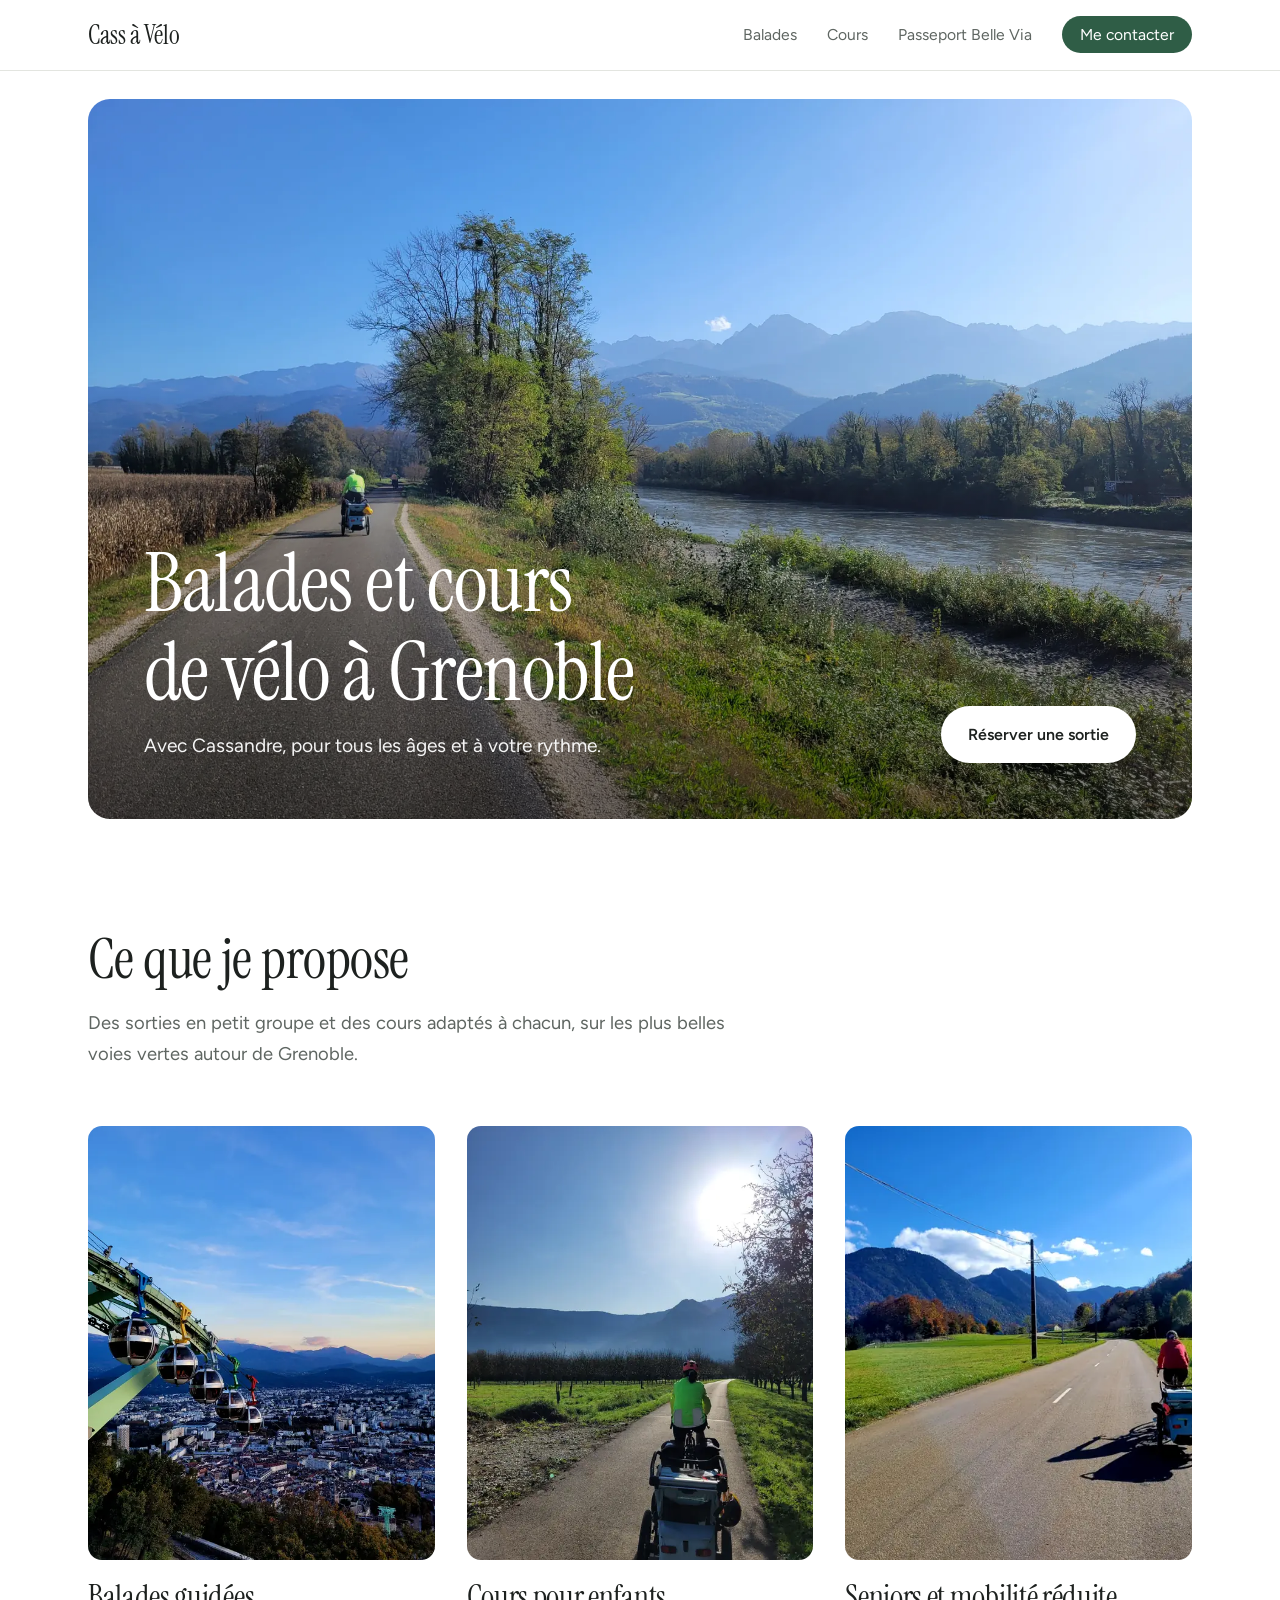
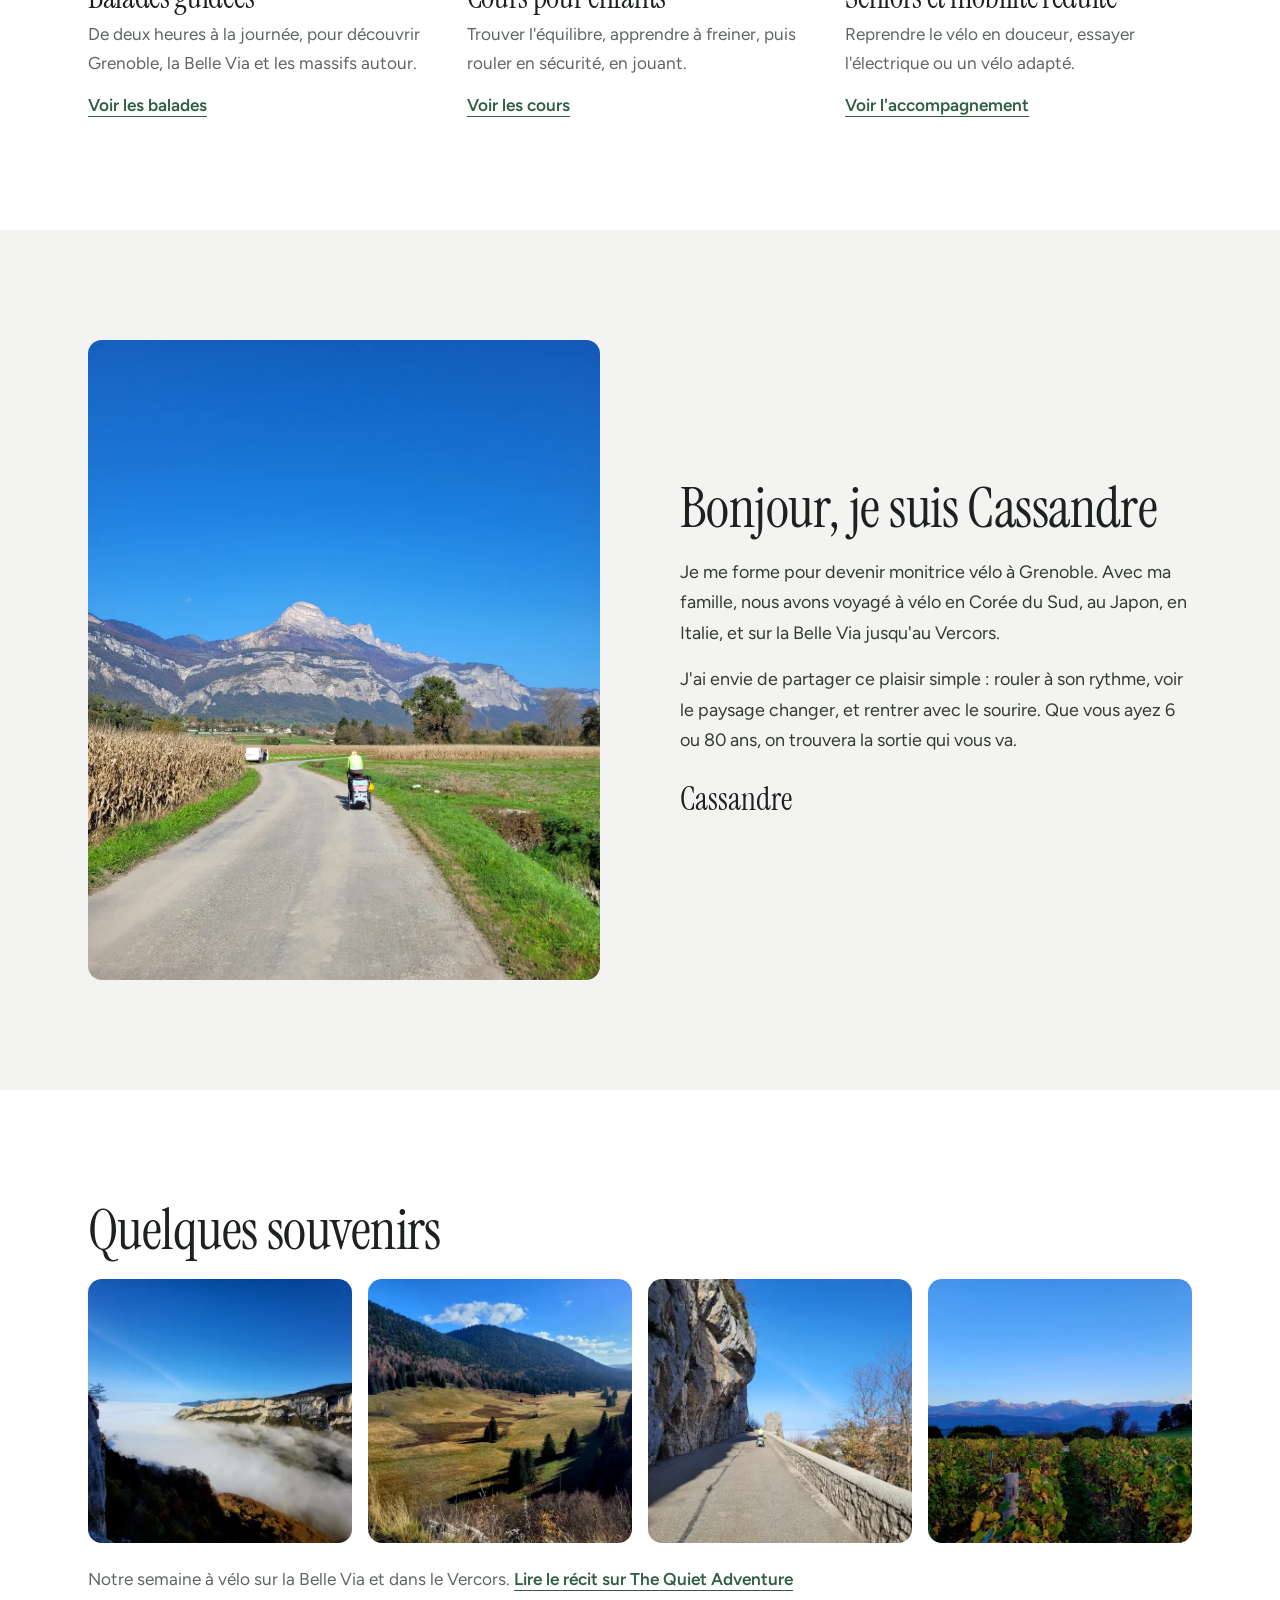
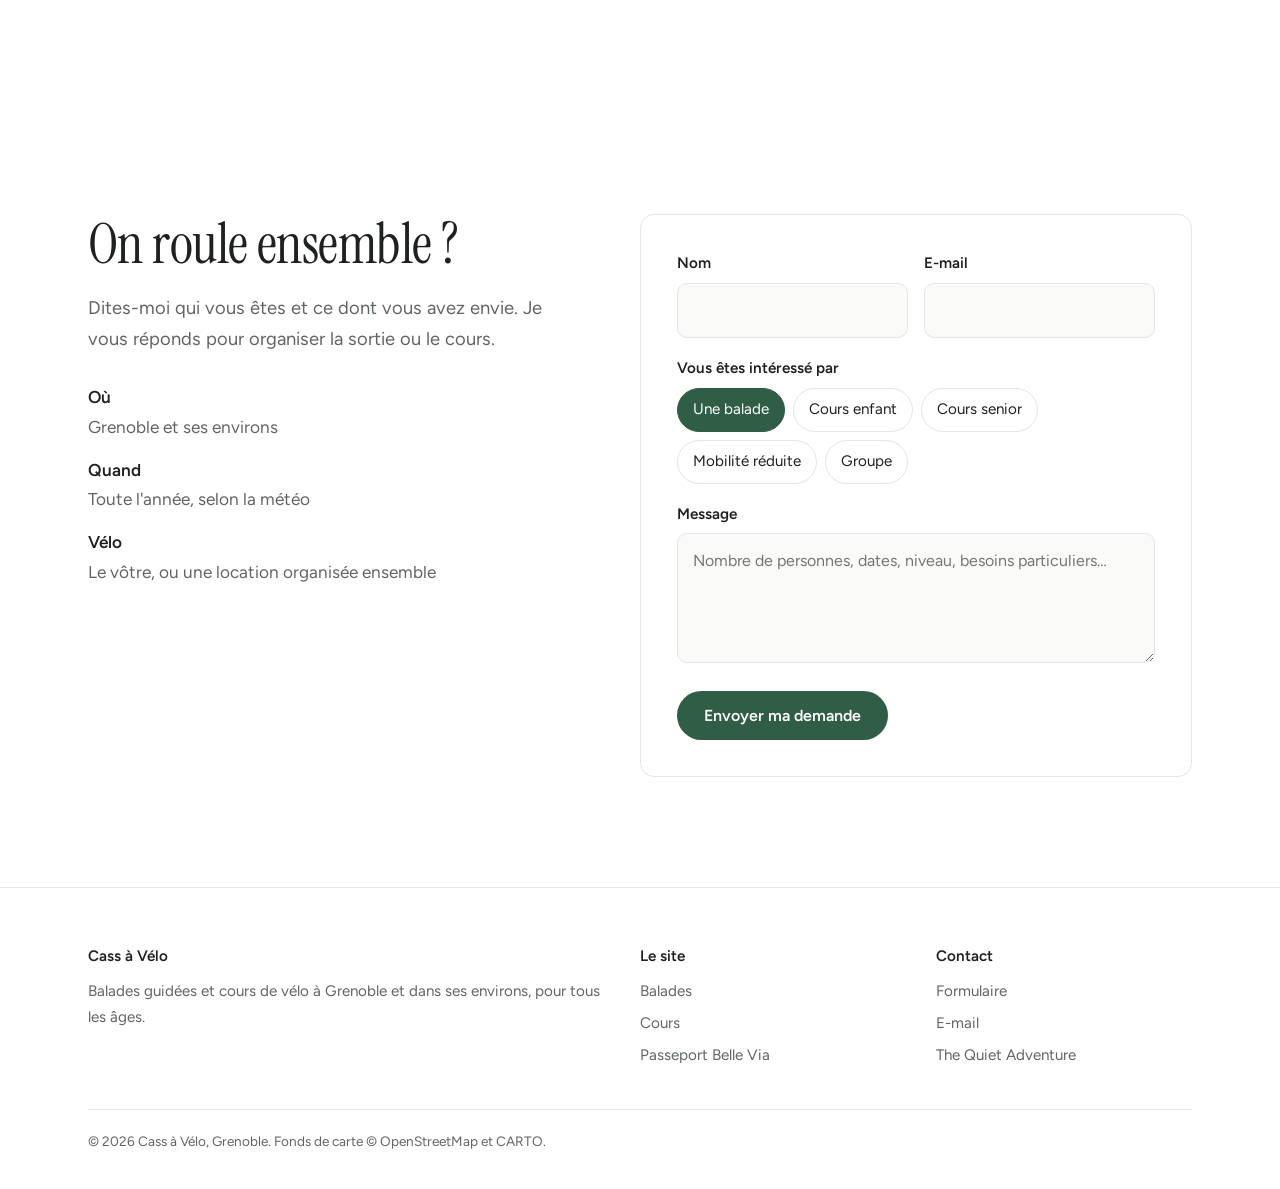
==== commit 8d7b650e: "Refonte sobre : fond clair, typographie serif, photos mises en avant Co-Authored-By: Claude Opus 5.5" ====
--- a/index.html
+++ b/index.html
@@ -3,118 +3,105 @@
 <head>
 <meta charset="utf-8">
 <meta name="viewport" content="width=device-width, initial-scale=1">
-<title>Cass à Vélo · Balades et cours de vélo à Grenoble</title>
-<meta name="description" content="Balades touristiques guidées à vélo autour de Grenoble et cours de vélo pour enfants, seniors et personnes à mobilité réduite.">
-<meta name="theme-color" content="#16243b">
-<link rel="icon" href="data:image/svg+xml,<svg viewBox='0 0 40 40' aria-hidden='true'><circle cx='20' cy='20' r='18' fill='%23c8d63a'/><path d='M6 27l8-10 5 6 6-9 9 13' fill='none' stroke='%2316243b' stroke-width='2.6' stroke-linejoin='round' stroke-linecap='round'/><circle cx='20' cy='20' r='18' fill='none' stroke='%2316243b' stroke-width='2.6'/></svg>">
+<title>Cass à Vélo, balades et cours de vélo à Grenoble</title>
+<meta name="description" content="Balades guidées à vélo autour de Grenoble et cours de vélo pour enfants, seniors et personnes à mobilité réduite, avec Cassandre.">
+<meta name="theme-color" content="#ffffff">
+<link rel="icon" href="data:image/svg+xml,%3Csvg xmlns='http://www.w3.org/2000/svg' viewBox='0 0 32 32'%3E%3Ccircle cx='16' cy='16' r='16' fill='%232f5d46'/%3E%3Ctext x='16' y='22' font-family='Georgia' font-size='18' fill='white' text-anchor='middle'%3EC%3C/text%3E%3C/svg%3E">
 <link rel="preconnect" href="https://fonts.googleapis.com">
 <link rel="preconnect" href="https://fonts.gstatic.com" crossorigin>
-<link href="https://fonts.googleapis.com/css2?family=Atkinson+Hyperlegible:ital,wght@0,400;0,700;1,400&family=Bricolage+Grotesque:opsz,wght@12..96,500;12..96,700;12..96,800&family=Caveat:wght@600&display=swap" rel="stylesheet">
+<link href="https://fonts.googleapis.com/css2?family=Figtree:wght@400;500;600&family=Instrument+Serif:ital@0;1&display=swap" rel="stylesheet">
 <link rel="stylesheet" href="style.css">
 </head>
 <body>
 <header class="tete"><div class="wrap">
-  <a class="marque" href="index.html"><svg viewBox="0 0 40 40" aria-hidden="true"><circle cx="20" cy="20" r="18" fill="#c8d63a"/><path d="M6 27l8-10 5 6 6-9 9 13" fill="none" stroke="#16243b" stroke-width="2.6" stroke-linejoin="round" stroke-linecap="round"/><circle cx="20" cy="20" r="18" fill="none" stroke="#16243b" stroke-width="2.6"/></svg>Cass à Vélo</a>
-  <button class="burger" aria-label="Ouvrir le menu" aria-expanded="false"><svg viewBox="0 0 24 24" fill="none" stroke="currentColor" stroke-width="2.2" stroke-linecap="round"><path d="M4 7h16M4 12h16M4 17h16"/></svg></button>
-  <nav aria-label="Navigation principale"><ul class="menu"><li><a href="index.html" aria-current="page">Accueil</a></li><li><a href="balades.html">Balades</a></li><li><a href="cours.html">Cours</a></li><li><a href="passeport.html">Passeport Belle Via</a></li><li><a href="index.html#contact">Contact</a></li></ul></nav>
+  <a class="marque" href="index.html">Cass à Vélo</a>
+  <button class="burger" aria-label="Ouvrir le menu" aria-expanded="false"><svg viewBox="0 0 24 24" fill="none" stroke="currentColor" stroke-width="2" stroke-linecap="round"><path d="M4 7h16M4 12h16M4 17h16"/></svg></button>
+  <nav aria-label="Navigation principale"><ul class="menu"><li><a href="balades.html">Balades</a></li><li><a href="cours.html">Cours</a></li><li><a href="passeport.html">Passeport Belle Via</a></li><li><a href="index.html#contact">Me contacter</a></li></ul></nav>
 </div></header>
 <main>
 
-<section class="ouverture">
-  <div class="wrap ouverture-grille">
-    <div class="ouverture-texte">
-      <p class="bonjour">Bonjour, moi c'est Cass.</p>
-      <h1>Et si on roulait ensemble&nbsp;?</h1>
-      <p class="chapeau">Je vous emmène à vélo autour de Grenoble, à votre rythme. Que vous ayez 6 ans ou 80 ans, que vous n'ayez pas pédalé depuis vingt ans ou que vous rêviez de cols, il y a une sortie pour vous.</p>
-      <div class="actions">
-        <a class="btn btn-chartreuse" href="#contact">Réserver une sortie</a>
-        <a class="btn btn-ligne" href="#offres">Voir ce que je propose</a>
+<section class="heros"><div class="wrap">
+  <div class="heros-image">
+    <img src="img/bv-016.webp" alt="Une piste cyclable sur la digue de l'Isère, face aux montagnes">
+    <div class="heros-texte">
+      <div>
+        <h1>Balades et cours de vélo à Grenoble</h1>
+        <p>Avec Cassandre, pour tous les âges et à votre rythme.</p>
       </div>
+      <a class="btn btn-plein" href="#contact">Réserver une sortie</a>
     </div>
-    <figure class="ouverture-video">
-      <video autoplay muted loop playsinline preload="auto" poster="img/balade-affiche.webp" aria-label="Vidéo d'une balade à vélo&nbsp;: allée d'arbres, digue de l'Isère et route de Combe Laval">
-        <source src="img/balade.mp4" type="video/mp4">
-      </video>
-      <figcaption>Nos dernières sorties, de la Belle Via aux falaises du Vercors</figcaption>
-    </figure>
   </div>
-</section>
+</div></section>
 
-<section class="bloc bloc-blanc promesses">
+<section class="bloc">
   <div class="wrap">
-    <h2>Avec moi, vous allez…</h2>
-    <div class="trio">
-      <article><img src="img/bv-064-p.webp" alt="Une route tranquille du Vercors, une cycliste et sa remorque" loading="lazy"><h3>…reprendre confiance</h3><p>On commence là où vous en êtes. Pas de performance, pas de pression&nbsp;: on avance ensemble, et on s'arrête quand on veut.</p></article>
-      <article><img src="img/bv-013-p.webp" alt="Les bulles du téléphérique de la Bastille au coucher du soleil" loading="lazy"><h3>…voir Grenoble autrement</h3><p>Les quais, les bulles de la Bastille, les digues de l'Isère&nbsp;: la ville et ses montagnes se découvrent mieux au rythme du pédalage.</p></article>
-      <article><img src="img/bv-113-p.webp" alt="Une mer de nuages sous les falaises du Vercors" loading="lazy"><h3>…rentrer avec des souvenirs</h3><p>Une mer de nuages, un pique-nique sous les noyers, un tampon de plus sur le passeport. Le genre de journée qu'on raconte longtemps.</p></article>
+    <h2>Ce que je propose</h2>
+    <p class="intro">Des sorties en petit groupe et des cours adaptés à chacun, sur les plus belles voies vertes autour de Grenoble.</p>
+    <div class="offres">
+      <a class="offre" href="balades.html"><img src="img/bv-013-p.webp" alt="Les bulles de la Bastille au coucher du soleil" loading="lazy"><h3>Balades guidées</h3><p>De deux heures à la journée, pour découvrir Grenoble, la Belle Via et les massifs autour.</p><span class="lien">Voir les balades</span></a>
+      <a class="offre" href="cours.html#enfants"><img src="img/bv-003-p.webp" alt="Une allée d'arbres sur la Belle Via" loading="lazy"><h3>Cours pour enfants</h3><p>Trouver l'équilibre, apprendre à freiner, puis rouler en sécurité, en jouant.</p><span class="lien">Voir les cours</span></a>
+      <a class="offre" href="cours.html#seniors"><img src="img/bv-064-p.webp" alt="Une route tranquille du Vercors" loading="lazy"><h3>Seniors et mobilité réduite</h3><p>Reprendre le vélo en douceur, essayer l'électrique ou un vélo adapté.</p><span class="lien">Voir l'accompagnement</span></a>
     </div>
   </div>
 </section>
 
-<section class="bloc" id="offres">
-  <div class="wrap">
-    <h2>Ce que je propose</h2>
-    <div class="offres">
-      <a class="offre" href="balades.html"><img src="img/bv-016.webp" alt="" loading="lazy"><div><h3>Balades guidées</h3><p>De 2 heures à la journée, en famille ou entre amis, sur six circuits autour de Grenoble.</p><span>Voir les balades</span></div></a>
-      <a class="offre" href="cours.html#enfants"><img src="img/bv-003.webp" alt="" loading="lazy"><div><h3>Cours pour enfants</h3><p>De la première poussée aux premiers trajets en ville, en jouant.</p><span>Voir les cours enfants</span></div></a>
-      <a class="offre" href="cours.html#seniors"><img src="img/bv-020.webp" alt="" loading="lazy"><div><h3>Seniors et mobilité réduite</h3><p>Se remettre en selle en douceur, essayer le vélo électrique, trouver le vélo adapté.</p><span>Voir l'accompagnement</span></div></a>
+<section class="bloc bloc-doux">
+  <div class="wrap apropos">
+    <img src="img/bv-024.webp" alt="La Dent de Crolles au-dessus d'une petite route à vélo" loading="lazy">
+    <div>
+      <h2>Bonjour, je suis Cassandre</h2>
+      <p>Je me forme pour devenir monitrice vélo à Grenoble. Avec ma famille, nous avons voyagé à vélo en Corée du Sud, au Japon, en Italie, et sur la Belle Via jusqu'au Vercors.</p>
+      <p>J'ai envie de partager ce plaisir simple&nbsp;: rouler à son rythme, voir le paysage changer, et rentrer avec le sourire. Que vous ayez 6 ou 80 ans, on trouvera la sortie qui vous va.</p>
+      <p class="signe">Cassandre</p>
     </div>
   </div>
 </section>
 
-<section class="bloc bloc-blanc">
-  <div class="wrap lettre">
-    <div class="lettre-texte">
-      <h2>Pourquoi je fais ça</h2>
-      <p>Le vélo m'a fait découvrir des endroits que je n'aurais jamais vus autrement. Avec ma famille, on l'a pris pour traverser la Corée du Sud, le Japon, l'Italie, et en 2024 pour descendre la Belle Via jusqu'aux falaises du Vercors, notre fille dans la remorque.</p>
-      <p>Aujourd'hui, je me forme pour devenir monitrice, parce que j'ai envie de partager ça. Voir un enfant lâcher les petites roues, une grand-mère retrouver le plaisir de sortir à vélo, des visiteurs s'arrêter net devant la Chartreuse au coucher du soleil&nbsp;: c'est pour ces moments-là que je pédale.</p>
-      <p>Alors venez rouler avec moi. Je m'occupe du reste.</p>
-      <p class="signature">Cassandre</p>
-      <p class="petit">Nos voyages à vélo sont racontés sur <a class="lien-tqa" href="https://thequietadventure.com/" target="_blank" rel="noopener">The Quiet Adventure</a>.</p>
-    </div>
-    <div class="mosaique">
-      <button type="button" class="mosaique-btn" data-id="bv-009" aria-label="Agrandir&nbsp;: Grenoble et l'Isère depuis la Bastille"><img src="img/bv-009-p.webp" alt="Grenoble et l'Isère depuis la Bastille" loading="lazy"></button><button type="button" class="mosaique-btn" data-id="bv-024" aria-label="Agrandir&nbsp;: La Dent de Crolles au-dessus de la Belle Via"><img src="img/bv-024-p.webp" alt="La Dent de Crolles au-dessus de la Belle Via" loading="lazy"></button><button type="button" class="mosaique-btn" data-id="bv-048" aria-label="Agrandir&nbsp;: Les alpages du plateau"><img src="img/bv-048-p.webp" alt="Les alpages du plateau" loading="lazy"></button><button type="button" class="mosaique-btn" data-id="bv-087" aria-label="Agrandir&nbsp;: Les lacets du col du Rousset"><img src="img/bv-087-p.webp" alt="Les lacets du col du Rousset" loading="lazy"></button><button type="button" class="mosaique-btn" data-id="bv-109" aria-label="Agrandir&nbsp;: Une route taillée dans la falaise"><img src="img/bv-109-p.webp" alt="Une route taillée dans la falaise" loading="lazy"></button><button type="button" class="mosaique-btn" data-id="bv-029" aria-label="Agrandir&nbsp;: Les vignes de la Combe de Savoie"><img src="img/bv-029-p.webp" alt="Les vignes de la Combe de Savoie" loading="lazy"></button>
-    </div>
+<section class="bloc">
+  <div class="wrap">
+    <h2>Quelques souvenirs</h2>
+    <div class="bande"><button type="button" data-id="bv-113" aria-label="Agrandir&nbsp;: Une mer de nuages sous les falaises"><img src="img/bv-113-p.webp" alt="Une mer de nuages sous les falaises" loading="lazy"></button><button type="button" data-id="bv-048" aria-label="Agrandir&nbsp;: Les alpages du plateau"><img src="img/bv-048-p.webp" alt="Les alpages du plateau" loading="lazy"></button><button type="button" data-id="bv-109" aria-label="Agrandir&nbsp;: Une route taillée dans la falaise"><img src="img/bv-109-p.webp" alt="Une route taillée dans la falaise" loading="lazy"></button><button type="button" data-id="bv-029" aria-label="Agrandir&nbsp;: Les vignes de la Combe de Savoie"><img src="img/bv-029-p.webp" alt="Les vignes de la Combe de Savoie" loading="lazy"></button></div>
+    <p class="bande-legende">Notre semaine à vélo sur la Belle Via et dans le Vercors. <a class="lien" href="https://thequietadventure.com/voyages/belle-via-et-vercors/" target="_blank" rel="noopener">Lire le récit sur The Quiet Adventure</a></p>
   </div>
 </section>
 
-<section class="bloc bloc-encre" id="contact">
+<section class="bloc" id="contact">
   <div class="wrap contact">
     <div>
-      <h2>Envie de pédaler&nbsp;?</h2>
-      <p class="intro">Une question, une date, un groupe&nbsp;? Décrivez votre projet en quelques lignes et je vous réponds pour l'organiser ensemble.</p>
+      <h2>On roule ensemble&nbsp;?</h2>
+      <p class="intro">Dites-moi qui vous êtes et ce dont vous avez envie. Je vous réponds pour organiser la sortie ou le cours.</p>
       <div class="coord">
-        <div><strong>Où</strong>Grenoble et ses environs, départ adapté selon la balade</div>
+        <div><strong>Où</strong>Grenoble et ses environs</div>
         <div><strong>Quand</strong>Toute l'année, selon la météo</div>
         <div><strong>Vélo</strong>Le vôtre, ou une location organisée ensemble</div>
       </div>
     </div>
     <form class="formulaire" id="formulaire">
       <div class="duo">
-        <div><label for="nom">Votre nom</label><input id="nom" name="nom" autocomplete="name" required></div>
-        <div><label for="email">Votre e-mail</label><input id="email" name="email" type="email" autocomplete="email" required></div>
+        <div><label for="nom">Nom</label><input id="nom" name="nom" autocomplete="name" required></div>
+        <div><label for="email">E-mail</label><input id="email" name="email" type="email" autocomplete="email" required></div>
       </div>
-      <fieldset style="border:0">
-        <legend style="font-weight:700;margin-bottom:10px">Ce qui vous intéresse</legend>
+      <fieldset>
+        <legend>Vous êtes intéressé par</legend>
         <div class="choix">
-          <input type="radio" name="demande" id="d1" value="Une balade guidée" checked><label for="d1">Une balade guidée</label>
+          <input type="radio" name="demande" id="d1" value="Une balade guidée" checked><label for="d1">Une balade</label>
           <input type="radio" name="demande" id="d2" value="Des cours pour un enfant"><label for="d2">Cours enfant</label>
           <input type="radio" name="demande" id="d3" value="Des cours ou sorties senior"><label for="d3">Cours senior</label>
           <input type="radio" name="demande" id="d4" value="Un accompagnement mobilité réduite"><label for="d4">Mobilité réduite</label>
-          <input type="radio" name="demande" id="d5" value="Une sortie de groupe"><label for="d5">Groupe, école, association</label>
+          <input type="radio" name="demande" id="d5" value="Une sortie de groupe"><label for="d5">Groupe</label>
         </div>
       </fieldset>
-      <div><label for="message">Votre message</label><textarea id="message" name="message" placeholder="Nombre de personnes, dates souhaitées, niveau, besoins particuliers…"></textarea></div>
-      <div><button class="btn btn-encre" type="submit">Envoyer ma demande</button></div>
+      <div><label for="message">Message</label><textarea id="message" name="message" placeholder="Nombre de personnes, dates, niveau, besoins particuliers…"></textarea></div>
+      <div><button class="btn btn-plein" type="submit">Envoyer ma demande</button></div>
     </form>
   </div>
 </section>
 
 </main>
 <footer class="pied"><div class="wrap">
-  <div><strong>Cass à Vélo</strong><p>Balades guidées et cours de vélo à Grenoble et dans ses environs, pour tous les âges et toutes les envies.</p></div>
-  <div><strong>Le site</strong><ul><li><a href="balades.html">Les balades</a></li><li><a href="cours.html">Les cours</a></li><li><a href="passeport.html">Le passeport Belle Via</a></li></ul></div>
-  <div><strong>Me joindre</strong><ul><li><a href="index.html#contact">Formulaire de contact</a></li><li><a class="lien-mail" href="#">Par e-mail</a></li><li><a href="https://thequietadventure.com/" target="_blank" rel="noopener">Nos voyages&nbsp;: The Quiet Adventure</a></li></ul></div>
+  <div><strong>Cass à Vélo</strong><p>Balades guidées et cours de vélo à Grenoble et dans ses environs, pour tous les âges.</p></div>
+  <div><strong>Le site</strong><ul><li><a href="balades.html">Balades</a></li><li><a href="cours.html">Cours</a></li><li><a href="passeport.html">Passeport Belle Via</a></li></ul></div>
+  <div><strong>Contact</strong><ul><li><a href="index.html#contact">Formulaire</a></li><li><a class="lien-mail" href="#">E-mail</a></li><li><a href="https://thequietadventure.com/" target="_blank" rel="noopener">The Quiet Adventure</a></li></ul></div>
   <p class="bas">© <span class="annee"></span> Cass à Vélo, Grenoble. Fonds de carte © OpenStreetMap et CARTO.</p>
 </div></footer>
 <script src="donnees.js"></script>
--- a/style.css
+++ b/style.css
@@ -1,391 +1,227 @@
-/* Cass à Vélo — feuille de style commune
-   Palette inspirée du pays grenoblois : encre des nuits alpines,
-   vert Chartreuse, bleu Isère, brun des noyeraies. */
+/* Cass à Vélo — style sobre et lumineux */
 :root{
-  --encre:#16243b;
-  --encre-2:#22355a;
-  --glacier:#eef3f1;
-  --papier:#ffffff;
-  --chartreuse:#c8d63a;
-  --chartreuse-fonce:#8f9a1c;
-  --isere:#3c86a8;
-  --noyer:#7a5233;
-  --texte:#1b2433;
-  --doux:#566173;
-  --trait:#d5dfdb;
-  --titre:"Bricolage Grotesque",system-ui,sans-serif;
-  --corps:"Atkinson Hyperlegible",system-ui,sans-serif;
+  --fond:#ffffff;
+  --doux-fond:#f3f4f1;
+  --texte:#1d211f;
+  --gris:#5f6662;
+  --trait:#e3e5e0;
+  --vert:#2f5d46;
+  --vert-clair:#e6eee8;
+  --titre:"Instrument Serif",Georgia,serif;
+  --corps:"Figtree",system-ui,sans-serif;
+  --rayon:14px;
 }
 *{box-sizing:border-box;margin:0;padding:0}
 html{scroll-behavior:smooth}
-@media (prefers-reduced-motion:reduce){html{scroll-behavior:auto}*{animation:none!important;transition:none!important}}
-body{font-family:var(--corps);font-size:1.125rem;line-height:1.65;color:var(--texte);background:var(--glacier)}
-img,svg{display:block;max-width:100%}
+@media (prefers-reduced-motion:reduce){html{scroll-behavior:auto}*{transition:none!important;animation:none!important}}
+body{font-family:var(--corps);font-size:1.075rem;line-height:1.7;color:var(--texte);background:var(--fond);-webkit-font-smoothing:antialiased}
+img{display:block;max-width:100%}
 a{color:inherit}
-:focus-visible{outline:3px solid var(--chartreuse);outline-offset:3px;border-radius:4px}
-h1,h2,h3,h4{font-family:var(--titre);line-height:1.05;letter-spacing:-.02em;font-weight:700}
-.wrap{max-width:1180px;margin:0 auto;padding:0 28px}
-.mesure{max-width:62ch}
-
-/* ---------- En-tête ---------- */
-.tete{position:sticky;top:0;z-index:50;background:var(--encre);color:#fff}
-.tete .wrap{display:flex;align-items:center;justify-content:space-between;height:72px}
-.marque{display:flex;align-items:center;gap:12px;text-decoration:none;font-family:var(--titre);font-weight:800;font-size:1.4rem;letter-spacing:-.03em}
-.marque svg{width:40px;height:40px}
-.menu{display:flex;gap:6px;list-style:none}
-.menu a{display:block;padding:8px 14px;border-radius:999px;text-decoration:none;font-size:1rem;color:#d9e2ee}
-.menu a:hover{background:var(--encre-2);color:#fff}
-.menu a[aria-current=page]{background:var(--chartreuse);color:var(--encre);font-weight:700}
-.burger{display:none;background:none;border:0;color:#fff;cursor:pointer;padding:8px}
-.burger svg{width:28px;height:28px}
-
-/* ---------- Boutons ---------- */
-.btn{display:inline-flex;align-items:center;gap:10px;padding:15px 28px;border-radius:999px;font-family:var(--titre);font-weight:700;font-size:1.05rem;text-decoration:none;border:2px solid transparent;cursor:pointer}
-.btn-chartreuse{background:var(--chartreuse);color:var(--encre)}
-.btn-chartreuse:hover{background:#d8e54f}
-.btn-ligne{border-color:currentColor}
-.btn-encre{background:var(--encre);color:#fff}
-.btn-encre:hover{background:var(--encre-2)}
-
-/* ---------- Héros accueil ---------- */
-.heros{background:var(--encre);color:#fff;position:relative;overflow:hidden}
-.heros .wrap{position:relative;z-index:2;display:grid;grid-template-columns:minmax(0,1.05fr) minmax(0,1fr);gap:40px;align-items:center;padding-top:64px;padding-bottom:72px}
-.heros h1{font-size:clamp(3rem,7.4vw,6.4rem);font-weight:800;letter-spacing:-.045em;line-height:.92}
-.heros h1 .ligne2{display:block;color:transparent;-webkit-text-stroke:2px var(--chartreuse)}
-.heros p.chapeau{font-size:1.3rem;color:#c9d4e3;margin:28px 0 36px;max-width:34ch}
-.heros .actions{display:flex;flex-wrap:wrap;gap:14px}
-.carte-topo{width:100%;height:auto}
-.carte-topo .courbe{fill:none;stroke:#3a5177;stroke-width:1.2}
-.carte-topo .courbe.fine{stroke:#2b3f63;stroke-width:1}
-.carte-topo .riviere{fill:none;stroke:var(--isere);stroke-width:7;stroke-linecap:round;opacity:.9}
-.carte-topo .route{fill:none;stroke:var(--chartreuse);stroke-width:4.5;stroke-linecap:round;stroke-linejoin:round;stroke-dasharray:1400;stroke-dashoffset:1400;animation:tracer 4.5s .4s ease-in-out forwards}
-.carte-topo .massif{font-family:var(--titre);font-weight:600;font-size:15px;fill:#8aa0c2;letter-spacing:.02em}
-.carte-topo .ville{font-family:var(--titre);font-weight:800;font-size:19px;fill:#fff}
-@keyframes tracer{to{stroke-dashoffset:0}}
-
-/* ---------- Sections ---------- */
-.bloc{padding:104px 0}
-.bloc-blanc{background:var(--papier)}
-.bloc-encre{background:var(--encre);color:#fff}
-.bloc h2{font-size:clamp(2.2rem,4.6vw,3.6rem);margin-bottom:22px}
-.bloc .intro{font-size:1.2rem;color:var(--doux);max-width:58ch;margin-bottom:56px}
-.bloc-encre .intro{color:#c9d4e3}
-
-/* Publics : liste éditoriale en deux colonnes plutôt que des cartes */
-.publics{display:grid;grid-template-columns:repeat(2,minmax(0,1fr));border-top:2px solid var(--encre)}
-.public{padding:36px 36px 40px 0;border-bottom:1px solid var(--trait);display:grid;grid-template-columns:72px 1fr;gap:22px}
-.public:nth-child(odd){border-right:1px solid var(--trait)}
-.public:nth-child(even){padding-left:36px}
-.public svg{width:64px;height:64px}
-.public h3{font-size:1.65rem;margin-bottom:10px}
-.public p{color:var(--doux)}
-.public a{display:inline-block;margin-top:14px;font-weight:700;color:var(--encre);text-decoration-color:var(--chartreuse);text-decoration-thickness:3px;text-underline-offset:5px}
-
-/* Bandeau chiffres-clés du territoire */
-.territoire{display:grid;grid-template-columns:1.2fr 1fr;gap:64px;align-items:center}
-.faits{display:grid;grid-template-columns:1fr 1fr;gap:2px;background:#2b3f63;border-radius:6px;overflow:hidden}
-.fait{background:var(--encre);padding:28px}
-.fait strong{display:block;font-family:var(--titre);font-size:2.6rem;color:var(--chartreuse);line-height:1;margin-bottom:8px}
-.fait span{color:#c9d4e3;font-size:1rem}
-
-/* Aperçu balades */
-.apercu{display:grid;grid-template-columns:repeat(3,minmax(0,1fr));gap:28px}
-.vignette{background:var(--papier);border-radius:6px;overflow:hidden;border:1px solid var(--trait);display:flex;flex-direction:column}
-.vignette .trace{height:150px;background:var(--glacier)}
-.vignette .trace svg{width:100%;height:100%}
-.vignette .contenu{padding:24px 26px 28px;display:flex;flex-direction:column;flex:1}
-.vignette h3{font-size:1.4rem;margin:10px 0 8px}
-.vignette p{color:var(--doux);font-size:1rem;flex:1}
-.niveau{display:inline-flex;align-items:center;gap:8px;font-size:.92rem;font-weight:700}
+:focus-visible{outline:2px solid var(--vert);outline-offset:3px;border-radius:4px}
+h1,h2,h3{font-family:var(--titre);font-weight:400;line-height:1.08;letter-spacing:-.01em}
+.wrap{max-width:1160px;margin:0 auto;padding:0 28px}
+.mesure{max-width:60ch}
+
+/* En-tête */
+.tete{position:sticky;top:0;z-index:50;background:rgba(255,255,255,.94);backdrop-filter:blur(10px);border-bottom:1px solid var(--trait)}
+.tete .wrap{display:flex;align-items:center;justify-content:space-between;height:70px}
+.marque{font-family:var(--titre);font-size:1.65rem;text-decoration:none}
+.menu{display:flex;gap:30px;list-style:none;align-items:center}
+.menu a{text-decoration:none;font-size:.98rem;color:var(--gris)}
+.menu a:hover,.menu a[aria-current=page]{color:var(--texte)}
+.menu li:last-child a{color:#fff;background:var(--vert);padding:9px 18px;border-radius:999px}
+.burger{display:none;background:none;border:0;cursor:pointer;padding:6px;color:var(--texte)}
+.burger svg{width:26px;height:26px}
+
+/* Boutons */
+.btn{display:inline-block;padding:14px 26px;border-radius:999px;font-weight:600;font-size:1rem;text-decoration:none;border:1.5px solid transparent;cursor:pointer;font-family:var(--corps);transition:background .2s}
+.btn-plein{background:var(--vert);color:#fff}
+.btn-plein:hover{background:#244a37}
+.lien{color:var(--vert);font-weight:600;text-decoration:none;border-bottom:1.5px solid currentColor;padding-bottom:1px}
+
+/* Sections */
+.bloc{padding:110px 0}
+.bloc-doux{background:var(--doux-fond)}
+.bloc h2{font-size:clamp(2.4rem,4.4vw,3.6rem);margin-bottom:18px}
+.intro{color:var(--gris);font-size:1.15rem;max-width:56ch;margin-bottom:56px}
+
+/* Accueil : héros */
+.heros{padding:28px 0 0}
+.heros-image{position:relative;border-radius:22px;overflow:hidden;height:min(80vh,760px);min-height:520px}
+.heros-image img{width:100%;height:100%;object-fit:cover}
+.heros-image::after{content:"";position:absolute;inset:0;background:linear-gradient(180deg,rgba(0,0,0,0) 40%,rgba(0,0,0,.55) 100%)}
+.heros-texte{position:absolute;left:0;right:0;bottom:0;z-index:1;padding:56px;color:#fff;display:flex;justify-content:space-between;align-items:flex-end;gap:32px;flex-wrap:wrap}
+.heros h1{font-size:clamp(3rem,6.4vw,5.8rem);max-width:13ch}
+.heros p{font-size:1.2rem;margin-top:14px;max-width:40ch;opacity:.95}
+.heros .btn-plein{background:#fff;color:var(--texte)}
+.heros .btn-plein:hover{background:var(--vert-clair)}
+
+/* Accueil : offres */
+.offres{display:grid;grid-template-columns:repeat(3,1fr);gap:32px}
+.offre{text-decoration:none;display:block}
+.offre img{width:100%;aspect-ratio:4/5;object-fit:cover;border-radius:var(--rayon);margin-bottom:20px;transition:opacity .2s}
+.offre:hover img{opacity:.88}
+.offre h3{font-size:2rem;margin-bottom:6px}
+.offre p{color:var(--gris);margin-bottom:12px}
+
+/* Accueil : à propos */
+.apropos{display:grid;grid-template-columns:1fr 1fr;gap:80px;align-items:center}
+.apropos img{width:100%;aspect-ratio:4/5;object-fit:cover;border-radius:var(--rayon)}
+.apropos p{margin-bottom:16px;color:#333a36;font-size:1.12rem}
+.apropos .signe{font-family:var(--titre);font-size:2rem;color:var(--texte);margin-top:8px}
+
+/* Accueil : bande photos */
+.bande{display:grid;grid-template-columns:repeat(4,1fr);gap:16px}
+.bande button{border:0;padding:0;background:none;cursor:zoom-in;border-radius:var(--rayon);overflow:hidden}
+.bande img{width:100%;aspect-ratio:1;object-fit:cover;transition:transform .5s}
+.bande button:hover img{transform:scale(1.04)}
+.bande-legende{margin-top:22px;color:var(--gris)}
+
+/* Contact */
+.contact{display:grid;grid-template-columns:1fr 1.15fr;gap:72px;align-items:start}
+.contact .intro{margin-bottom:28px}
+.coord{display:grid;gap:14px;color:var(--gris)}
+.coord strong{display:block;color:var(--texte);font-weight:600}
+.formulaire{background:var(--fond);border:1px solid var(--trait);border-radius:var(--rayon);padding:36px;display:grid;gap:18px}
+.formulaire .duo{display:grid;grid-template-columns:1fr 1fr;gap:16px}
+label,legend{display:block;font-weight:600;font-size:.95rem;margin-bottom:6px}
+fieldset{border:0}
+input,select,textarea{width:100%;padding:13px 15px;font:inherit;font-size:1rem;border:1px solid var(--trait);border-radius:10px;background:#fafbf9;color:var(--texte)}
+input:focus,select:focus,textarea:focus{outline:none;border-color:var(--vert);background:#fff}
+textarea{min-height:130px;resize:vertical}
+.choix{display:flex;flex-wrap:wrap;gap:8px}
+.choix input{position:absolute;opacity:0;width:1px;height:1px}
+.choix label{margin:0;padding:8px 15px;border:1px solid var(--trait);border-radius:999px;font-weight:400;cursor:pointer;font-size:.95rem}
+.choix input:checked+label{background:var(--vert);border-color:var(--vert);color:#fff}
+.choix input:focus-visible+label{outline:2px solid var(--vert);outline-offset:2px}
+
+/* Pages intérieures : en-tête photo */
+.entete-page{padding:28px 0 0}
+.entete-page .cadre{position:relative;border-radius:22px;overflow:hidden;min-height:440px;display:flex;align-items:flex-end;background:var(--doux-fond) var(--photo) center/cover no-repeat}
+.entete-page .cadre::before{content:"";position:absolute;inset:0;background:linear-gradient(180deg,rgba(0,0,0,0) 30%,rgba(0,0,0,.6) 100%)}
+.entete-page .texte{position:relative;padding:52px;color:#fff}
+.entete-page h1{font-size:clamp(2.6rem,5.4vw,4.6rem);max-width:16ch}
+.entete-page p{font-size:1.15rem;margin-top:12px;max-width:54ch;opacity:.95}
+
+/* Niveaux */
+.niveau{display:inline-flex;align-items:center;gap:8px;font-size:.88rem;font-weight:600;color:var(--vert)}
 .niveau i{display:inline-flex;gap:3px}
-.niveau i b{width:9px;height:18px;border-radius:2px;background:var(--trait)}
-.niveau i b.on{background:var(--encre)}
-.chiffres{display:flex;gap:18px;margin-top:16px;font-size:.95rem;color:var(--texte)}
-.chiffres span{border-top:2px solid var(--chartreuse);padding-top:6px}
-
-/* Qui suis-je */
-.portrait-bloc{display:grid;grid-template-columns:360px 1fr;gap:72px;align-items:center}
-.portrait{aspect-ratio:4/5;border-radius:180px 180px 8px 8px;background:var(--chartreuse);position:relative;overflow:hidden;display:grid;place-items:end center}
-.portrait svg{width:88%}
-.portrait-bloc h2{font-size:clamp(2.2rem,4.6vw,3.4rem)}
-.portrait-bloc p{margin-bottom:16px}
-.engagements{list-style:none;margin-top:26px;display:grid;gap:12px}
-.engagements li{display:flex;gap:14px;align-items:flex-start}
-.engagements li::before{content:"";flex:none;width:22px;height:22px;margin-top:4px;border-radius:50%;background:var(--chartreuse) url("data:image/svg+xml,%3Csvg xmlns='http://www.w3.org/2000/svg' viewBox='0 0 24 24' fill='none' stroke='%2316243b' stroke-width='3.5' stroke-linecap='round' stroke-linejoin='round'%3E%3Cpath d='M6 12l4 4 8-8'/%3E%3C/svg%3E") center/14px no-repeat}
-
-/* Contact */
-.contact{display:grid;grid-template-columns:1fr 1.2fr;gap:64px}
-.formulaire{background:var(--papier);color:var(--texte);border-radius:6px;padding:40px;display:grid;gap:18px}
-.formulaire .duo{display:grid;grid-template-columns:1fr 1fr;gap:18px}
-label{display:block;font-weight:700;font-size:1rem;margin-bottom:6px}
-input,select,textarea{width:100%;padding:14px 16px;font:inherit;font-size:1.05rem;border:2px solid var(--trait);border-radius:6px;background:#fbfcfb;color:var(--texte)}
-input:focus,select:focus,textarea:focus{border-color:var(--encre);outline:none}
-textarea{min-height:140px;resize:vertical}
-.choix{display:flex;flex-wrap:wrap;gap:10px}
-.choix input{position:absolute;opacity:0;width:1px;height:1px}
-.choix label{margin:0;padding:9px 16px;border:2px solid var(--trait);border-radius:999px;font-weight:400;cursor:pointer}
-.choix input:checked+label{background:var(--encre);border-color:var(--encre);color:#fff}
-.choix input:focus-visible+label{outline:3px solid var(--chartreuse);outline-offset:2px}
-.coord{margin-top:32px;display:grid;gap:14px;color:#c9d4e3}
-.coord strong{color:#fff;display:block;font-family:var(--titre);font-size:1.1rem}
-
-/* ---------- En-tête de page intérieure ---------- */
-.entete-page{background:var(--encre);color:#fff;padding:80px 0 72px}
-.entete-page h1{font-size:clamp(2.8rem,6.4vw,5.2rem);font-weight:800;letter-spacing:-.04em;max-width:16ch}
-.entete-page p{font-size:1.25rem;color:#c9d4e3;margin-top:22px;max-width:56ch}
-
-/* ---------- Page balades ---------- */
-.explorateur{display:grid;grid-template-columns:420px 1fr;height:calc(100vh - 72px);min-height:620px;background:var(--papier)}
-.liste-circuits{overflow-y:auto;border-right:1px solid var(--trait)}
-.filtres{position:sticky;top:0;background:var(--papier);padding:20px 24px;border-bottom:1px solid var(--trait);display:flex;gap:8px;flex-wrap:wrap;z-index:2}
-.filtres button{font:inherit;font-size:.95rem;padding:7px 15px;border-radius:999px;border:2px solid var(--trait);background:none;cursor:pointer;color:var(--texte)}
-.filtres button[aria-pressed=true]{background:var(--encre);border-color:var(--encre);color:#fff}
-.circuit{padding:24px;border-bottom:1px solid var(--trait);cursor:pointer;border-left:6px solid transparent}
-.circuit:hover{background:#f6f9f7}
-.circuit.actif{border-left-color:var(--chartreuse);background:#f6f9f7}
-.circuit h3{font-size:1.3rem;margin:8px 0 6px}
-.circuit p{font-size:1rem;color:var(--doux)}
-.circuit .etapes{margin-top:12px;font-size:.95rem;color:var(--texte);display:none}
+.niveau i b{width:7px;height:7px;border-radius:50%;background:var(--trait)}
+.niveau i b.on{background:var(--vert)}
+.chiffres{display:flex;flex-wrap:wrap;gap:6px 18px;margin-top:12px;font-size:.92rem;color:var(--gris)}
+
+/* Balades : carte */
+.explorateur{display:grid;grid-template-columns:400px 1fr;gap:28px;height:min(78vh,760px);min-height:560px}
+.liste-circuits{overflow-y:auto;padding-right:6px}
+.filtres{position:sticky;top:0;background:var(--fond);padding:0 0 16px;display:flex;gap:8px;flex-wrap:wrap;z-index:2}
+.filtres button{font:inherit;font-size:.92rem;padding:7px 15px;border-radius:999px;border:1px solid var(--trait);background:none;cursor:pointer;color:var(--texte)}
+.filtres button[aria-pressed=true]{background:var(--vert);border-color:var(--vert);color:#fff}
+.circuit{padding:20px;border:1px solid var(--trait);border-radius:var(--rayon);margin-bottom:12px;cursor:pointer;transition:border-color .2s}
+.circuit:hover{border-color:#c8ccc5}
+.circuit.actif{border-color:var(--vert);background:var(--vert-clair)}
+.circuit h3{font-size:1.55rem;margin:6px 0 4px}
+.circuit p{font-size:.98rem;color:var(--gris)}
+.circuit .etapes{display:none;margin:12px 0 0 18px;font-size:.95rem}
 .circuit.actif .etapes{display:block}
-.circuit .etapes li{margin-left:18px}
-#carte{height:100%;width:100%}
-.note-carte{font-size:.9rem;color:var(--doux);padding:16px 24px}
+.photos-circuit{display:none;gap:8px;margin-top:14px;overflow-x:auto}
+.circuit.actif .photos-circuit{display:flex}
+.photos-circuit button{flex:none;border:0;padding:0;border-radius:8px;overflow:hidden;cursor:zoom-in;width:104px;height:76px}
+.photos-circuit img{width:100%;height:100%;object-fit:cover}
+#carte{height:100%;border-radius:var(--rayon);overflow:hidden}
+.note-carte{font-size:.88rem;color:var(--gris);padding:6px 2px}
 .leaflet-container{font-family:var(--corps)}
-
-.formules{display:grid;grid-template-columns:repeat(3,minmax(0,1fr));gap:0;border:2px solid var(--encre);border-radius:6px;overflow:hidden}
-.formule{padding:36px 32px;background:var(--papier)}
-.formule+.formule{border-left:2px solid var(--encre)}
-.formule h3{font-size:1.8rem;margin:14px 0 10px}
-.formule dl{margin-top:18px;display:grid;grid-template-columns:auto 1fr;gap:6px 16px;font-size:1rem}
-.formule dt{color:var(--doux)}
-.formule dd{font-weight:700}
-.formule.mise-en-avant{background:var(--encre);color:#fff}
-.formule.mise-en-avant dt{color:#9fb0c8}
-.formule.mise-en-avant .niveau i b{background:#3a5177}
-.formule.mise-en-avant .niveau i b.on{background:var(--chartreuse)}
-
-/* ---------- Page cours ---------- */
-.programme{display:grid;grid-template-columns:320px 1fr;gap:64px;padding:72px 0;border-bottom:1px solid var(--trait)}
+.pin-photo{width:42px!important;height:42px!important;border-radius:50%;border:3px solid #fff;box-shadow:0 3px 10px rgba(0,0,0,.3);background-size:cover;background-position:center;cursor:zoom-in}
+
+.formules{display:grid;grid-template-columns:repeat(3,1fr);gap:24px}
+.formule{padding:32px;border:1px solid var(--trait);border-radius:var(--rayon)}
+.formule.mise-en-avant{background:var(--vert-clair);border-color:transparent}
+.formule h3{font-size:2rem;margin:10px 0 8px}
+.formule p{color:var(--gris)}
+.formule dl{margin-top:18px;display:grid;grid-template-columns:auto 1fr;gap:4px 16px;font-size:.95rem}
+.formule dt{color:var(--gris)}
+.formule dd{font-weight:600}
+
+/* Cours */
+.programme{display:grid;grid-template-columns:300px 1fr;gap:64px;padding:64px 0;border-bottom:1px solid var(--trait)}
 .programme:last-child{border-bottom:0}
-.programme .cote h2{font-size:clamp(2rem,3.6vw,2.8rem);margin:18px 0 14px}
-.programme .cote svg{width:96px;height:96px}
-.programme .cote p{color:var(--doux)}
-.progression{list-style:none;counter-reset:etape;display:grid;gap:0}
-.progression li{counter-increment:etape;display:grid;grid-template-columns:64px 1fr;gap:20px;padding:22px 0;border-top:1px solid var(--trait);position:relative}
-.progression li::before{content:counter(etape);font-family:var(--titre);font-weight:800;font-size:1.4rem;width:48px;height:48px;border-radius:50%;display:grid;place-items:center;background:var(--glacier);color:var(--encre);border:2px solid var(--encre)}
-.progression h3{font-size:1.3rem;margin-bottom:4px}
-.progression p{color:var(--doux);font-size:1.02rem}
-.encadre{margin-top:26px;background:var(--glacier);border-left:6px solid var(--chartreuse);padding:20px 24px;border-radius:0 6px 6px 0;font-size:1.02rem}
-
-/* ---------- Page passeport ---------- */
-.passeport-zone{display:grid;grid-template-columns:minmax(0,1fr) minmax(0,1.1fr);gap:56px;align-items:start}
-.livret{background:#24365a;border-radius:10px 22px 22px 10px;padding:14px;box-shadow:0 30px 60px -20px rgba(22,36,59,.55);position:sticky;top:100px}
-.livret-page{background:#f8f6ee;border-radius:6px 16px 16px 6px;padding:30px;background-image:repeating-linear-gradient(0deg,transparent 0 31px,#ebe6d6 31px 32px)}
-.livret-page header{display:flex;justify-content:space-between;align-items:baseline;border-bottom:2px solid var(--encre);padding-bottom:12px;margin-bottom:22px}
-.livret-page header h2{font-size:1.6rem}
-.livret-page header span{font-size:.95rem;color:var(--doux)}
-.tampons{display:grid;grid-template-columns:repeat(5,1fr);gap:12px}
-.tampon{aspect-ratio:1;border-radius:50%;border:2px dashed #b9b29c;background:none;cursor:pointer;display:grid;place-items:center;text-align:center;font-family:var(--titre);font-size:.66rem;font-weight:700;line-height:1.1;color:#8f8872;padding:6px;transition:transform .25s}
-.tampon:hover{border-color:var(--encre);color:var(--encre)}
-.tampon.pose{border:3px double var(--noyer);color:var(--noyer);background:rgba(122,82,51,.08);transform:rotate(var(--r,-10deg))}
+.programme .cote svg{display:none}
+.programme .cote h2{font-size:clamp(2.2rem,3.6vw,3rem);margin-bottom:12px}
+.programme .cote p{color:var(--gris)}
+.progression{list-style:none;counter-reset:etape}
+.progression li{counter-increment:etape;display:grid;grid-template-columns:52px 1fr;gap:16px;padding:18px 0;border-top:1px solid var(--trait)}
+.progression li:first-child{border-top:0;padding-top:0}
+.progression li::before{content:counter(etape);width:38px;height:38px;border-radius:50%;display:grid;place-items:center;background:var(--vert-clair);color:var(--vert);font-weight:600}
+.progression h3{font-family:var(--corps);font-size:1.1rem;font-weight:600;margin-bottom:2px}
+.progression p{color:var(--gris);font-size:1rem}
+.encadre{margin-top:24px;background:var(--doux-fond);padding:18px 22px;border-radius:10px;font-size:.98rem;color:#3a413d}
+
+/* Passeport */
+.passeport-zone{display:grid;grid-template-columns:minmax(0,1fr) minmax(0,1.1fr);gap:64px;align-items:start}
+.passeport-zone h2{font-size:clamp(2.2rem,3.6vw,3rem);margin-bottom:14px}
+.livret{background:var(--vert);border-radius:16px;padding:12px;position:sticky;top:100px;box-shadow:0 24px 50px -24px rgba(47,93,70,.6)}
+.livret-page{background:#fbfbf8;border-radius:10px;padding:28px}
+.livret-page header{display:flex;justify-content:space-between;align-items:baseline;border-bottom:1px solid var(--trait);padding-bottom:12px;margin-bottom:22px}
+.livret-page header h2{font-size:1.9rem;margin:0}
+.livret-page header span{font-size:.9rem;color:var(--gris)}
+.tampons{display:grid;grid-template-columns:repeat(5,1fr);gap:10px}
+.tampon{aspect-ratio:1;border-radius:50%;border:1.5px dashed #c9ccc5;background:none;cursor:pointer;display:grid;place-items:center;text-align:center;font-family:var(--corps);font-size:.62rem;font-weight:600;line-height:1.15;color:#9aa09b;padding:5px;transition:transform .25s}
+.tampon:hover{border-color:var(--vert);color:var(--vert)}
+.tampon.pose{border:2.5px double var(--vert);color:var(--vert);background:var(--vert-clair);transform:rotate(var(--r,-10deg))}
 .tampon.pose.vient{animation:coup .35s ease-out}
-@keyframes coup{0%{transform:scale(1.6) rotate(0);opacity:0}70%{transform:scale(.92) rotate(var(--r,-10deg));opacity:1}100%{transform:scale(1) rotate(var(--r,-10deg))}}
-.progres{margin-top:22px;display:flex;align-items:center;gap:14px;font-size:1rem}
-.progres .barre{flex:1;height:10px;border-radius:99px;background:#e2ddcc;overflow:hidden}
-.progres .barre b{display:block;height:100%;width:0;background:var(--chartreuse-fonce);transition:width .4s}
-.raz{background:none;border:0;font:inherit;font-size:.92rem;color:var(--doux);text-decoration:underline;cursor:pointer;margin-top:12px}
-#carte-via{height:380px;border-radius:6px;border:1px solid var(--trait);margin:28px 0}
-.etapes-via{list-style:none;display:grid;gap:0;border-top:2px solid var(--encre)}
-.etapes-via li{display:grid;grid-template-columns:1fr auto;gap:12px;padding:14px 0;border-bottom:1px solid var(--trait);align-items:baseline}
-.etapes-via li span{color:var(--doux);font-size:.98rem}
-.etapes-via li.fait-etape strong{color:var(--noyer)}
-
-/* ---------- Pied ---------- */
-.pied{background:#0f1a2c;color:#9fb0c8;padding:56px 0 40px;font-size:1rem}
+@keyframes coup{0%{transform:scale(1.5);opacity:0}100%{transform:scale(1) rotate(var(--r,-10deg));opacity:1}}
+.progres{margin-top:20px;display:flex;align-items:center;gap:14px;font-size:.95rem}
+.progres .barre{flex:1;height:6px;border-radius:99px;background:var(--trait);overflow:hidden}
+.progres .barre b{display:block;height:100%;width:0;background:var(--vert);transition:width .4s}
+.raz{background:none;border:0;font:inherit;font-size:.88rem;color:var(--gris);text-decoration:underline;cursor:pointer;margin-top:10px}
+#carte-via{height:360px;border-radius:var(--rayon);margin:28px 0}
+.etapes-via{list-style:none}
+.etapes-via li{display:grid;grid-template-columns:1fr auto;gap:12px;padding:12px 0;border-bottom:1px solid var(--trait)}
+.etapes-via li span{color:var(--gris);font-size:.95rem}
+.etapes-via li.fait-etape strong{color:var(--vert)}
+.origine{margin-top:32px;padding:26px;background:var(--doux-fond);border-radius:var(--rayon)}
+.origine h3{font-size:1.7rem;margin-bottom:8px}
+.origine p{color:var(--gris);margin-bottom:12px}
+.origine a,.lien-tqa{color:var(--vert);font-weight:600}
+
+/* Visionneuse */
+.visionneuse{position:fixed;inset:0;z-index:100;background:rgba(15,18,16,.94);display:none;align-items:center;justify-content:center;padding:4vh 4vw}
+.visionneuse.ouverte{display:flex}
+.visionneuse figure{display:flex;flex-direction:column;align-items:center;gap:12px}
+.visionneuse img{max-width:90vw;max-height:80vh;object-fit:contain;border-radius:8px}
+.visionneuse figcaption{color:#e9ece9;text-align:center}
+.visionneuse figcaption span{display:block;color:#a9c3b2;font-size:.9rem}
+.visionneuse button{position:absolute;background:rgba(255,255,255,.12);color:#fff;border:0;width:48px;height:48px;border-radius:50%;font-size:1.5rem;cursor:pointer}
+.vis-fermer{top:20px;right:20px}.vis-prec{left:20px;top:50%}.vis-suiv{right:20px;top:50%}
+
+/* Pied */
+.pied{border-top:1px solid var(--trait);padding:56px 0 36px;font-size:.95rem;color:var(--gris)}
 .pied .wrap{display:grid;grid-template-columns:2fr 1fr 1fr;gap:40px}
-.pied strong{color:#fff;font-family:var(--titre);font-size:1.2rem;display:block;margin-bottom:10px}
+.pied strong{display:block;color:var(--texte);font-weight:600;margin-bottom:10px}
 .pied ul{list-style:none;display:grid;gap:6px}
 .pied a{text-decoration:none}
-.pied a:hover{color:#fff}
-.pied .bas{grid-column:1/-1;border-top:1px solid #22355a;padding-top:22px;margin-top:10px;font-size:.92rem}
-
-/* ---------- Mobile ---------- */
+.pied a:hover{color:var(--texte)}
+.pied .bas{grid-column:1/-1;padding-top:20px;border-top:1px solid var(--trait);font-size:.85rem}
+
 @media (max-width:960px){
-  .territoire,.portrait-bloc,.contact,.passeport-zone,.programme{grid-template-columns:1fr}
-  .apercu,.formules{grid-template-columns:1fr}
-  .formule+.formule{border-left:0;border-top:2px solid var(--encre)}
+  .offres,.apropos,.contact,.formules,.programme,.passeport-zone{grid-template-columns:1fr}
+  .apropos{gap:40px}
+  .bande{grid-template-columns:repeat(2,1fr)}
   .explorateur{grid-template-columns:1fr;height:auto}
-  #carte{height:56vh}
-  .liste-circuits{border-right:0;order:2}
-  .portrait{max-width:300px}
+  #carte{height:55vh}
+  .liste-circuits{order:2}
   .livret{position:static}
   .pied .wrap{grid-template-columns:1fr}
 }
 @media (max-width:760px){
-  .menu{display:none;position:absolute;top:72px;left:0;right:0;background:var(--encre);flex-direction:column;padding:12px 20px 20px}
+  .menu{display:none;position:absolute;top:70px;left:0;right:0;background:#fff;flex-direction:column;align-items:flex-start;gap:16px;padding:20px 28px 26px;border-bottom:1px solid var(--trait)}
   .menu.ouvert{display:flex}
   .burger{display:block}
-  .publics{grid-template-columns:1fr}
-  .public,.public:nth-child(even){padding:28px 0;border-right:0}
+  .wrap{padding:0 18px}
+  .heros-image{height:76vh;min-height:480px;border-radius:16px}
+  .heros-texte,.entete-page .texte{padding:28px}
+  .entete-page .cadre{min-height:360px;border-radius:16px}
+  .bloc{padding:80px 0}
+  .formulaire{padding:24px}
   .formulaire .duo{grid-template-columns:1fr}
-  .formulaire{padding:26px}
   .tampons{grid-template-columns:repeat(4,1fr)}
-  .bloc{padding:76px 0}
 }
-
-/* ================= Scène « voyage » de l'accueil ================= */
-.voyage{height:520vh;position:relative;background:var(--encre)}
-.scene{position:sticky;top:72px;height:calc(100vh - 72px);min-height:520px;overflow:hidden}
-.ciel{position:absolute;inset:0;background:linear-gradient(180deg,var(--ciel-haut,#f3c9a4),var(--ciel-bas,#fbe7cf))}
-.etoiles{position:absolute;inset:0 0 40% 0;opacity:0;background-image:radial-gradient(1.5px 1.5px at 12% 18%,#fff 50%,transparent 51%),radial-gradient(1px 1px at 28% 8%,#fff 50%,transparent 51%),radial-gradient(1.5px 1.5px at 46% 26%,#fff 50%,transparent 51%),radial-gradient(1px 1px at 63% 12%,#fff 50%,transparent 51%),radial-gradient(2px 2px at 78% 22%,#fff 50%,transparent 51%),radial-gradient(1px 1px at 90% 6%,#fff 50%,transparent 51%),radial-gradient(1px 1px at 36% 34%,#fff 50%,transparent 51%),radial-gradient(1.5px 1.5px at 84% 38%,#fff 50%,transparent 51%)}
-.astre{position:absolute;width:clamp(70px,9vw,130px);aspect-ratio:1;border-radius:50%;background:#fff3c4;box-shadow:0 0 80px 30px rgba(255,236,170,.45);left:70%;top:60%;will-change:transform}
-.couches{position:absolute;inset:0}
-.piste{position:absolute;left:0;bottom:0;width:400vw;height:100%;will-change:transform}
-.couche-svg{position:absolute;left:0;width:100%}
-.couche-svg.loin{bottom:16%;height:62%}
-.couche-svg.milieu{bottom:15%;height:48%}
-.couche-svg.proche{bottom:14%;height:34%}
-.couche-div{position:absolute;inset:0}
-.obj{position:absolute;bottom:14%}
-.bastille{height:30vh;width:auto}
-.perret{height:40vh;width:auto}
-.ville{height:16vh}
-.ville .fenetre{fill:#f7d77a;opacity:var(--lumieres,0)}
-.noyer{width:auto}
-.isere{position:absolute;left:0;right:0;bottom:11%;height:3.2%;background:linear-gradient(90deg,#3c86a8,#5aa3c2,#3c86a8);opacity:.95}
-.route{position:absolute;left:0;right:0;bottom:0;height:11%;background:#22355a;border-top:4px solid #16243b}
-.route::after{content:"";position:absolute;left:0;right:0;top:46%;height:4px;background:repeating-linear-gradient(90deg,var(--chartreuse) 0 46px,transparent 46px 96px);background-position-x:var(--route-x,0)}
-.voile{position:absolute;inset:0;background:#0f1a3a;opacity:var(--nuit,0);mix-blend-mode:multiply;pointer-events:none}
-.cycliste{position:absolute;left:18vw;bottom:calc(11% - 6px);width:clamp(150px,17vw,250px);height:auto;z-index:3}
-.recit{position:absolute;left:0;right:0;top:0;padding:6vh 28px 0;max-width:1180px;margin:0 auto;z-index:4}
-.chapitre{position:absolute;left:28px;right:28px;max-width:640px;opacity:0;transform:translateY(24px);transition:opacity .6s,transform .6s;pointer-events:none;color:var(--texte-scene,#16243b)}
-.chapitre.visible{opacity:1;transform:none;pointer-events:auto}
-.chapitre h1{font-size:clamp(3.6rem,10vw,8.6rem);font-weight:800;letter-spacing:-.05em;line-height:.88}
-.chapitre h2{font-size:clamp(2.4rem,5.6vw,4.6rem);font-weight:800;letter-spacing:-.04em;line-height:.95}
-.chapitre p{font-size:clamp(1.1rem,1.6vw,1.35rem);margin-top:18px;max-width:40ch}
-.chapitre .heure{font-family:var(--titre);font-weight:700;font-size:1.2rem;margin:0 0 6px;opacity:.75}
-.chapitre .indice{font-size:1rem;opacity:.8;display:flex;align-items:center;gap:10px;margin-top:34px}
-.chapitre .indice::before{content:"";width:22px;height:34px;border:2.5px solid currentColor;border-radius:12px;background:linear-gradient(currentColor,currentColor) 50% 7px/3px 7px no-repeat;animation:molette 1.6s infinite}
-@keyframes molette{50%{background-position:50% 15px}}
-.chapitre .actions{display:flex;flex-wrap:wrap;gap:14px;margin-top:28px}
-.compteur{position:absolute;right:28px;bottom:calc(11% + 18px);font-family:var(--titre);font-weight:700;color:var(--texte-scene,#16243b);font-size:1.1rem;z-index:4}
-.compteur strong{font-size:clamp(2.6rem,5vw,4.2rem);font-weight:800;letter-spacing:-.04em;font-variant-numeric:tabular-nums}
-.avance{position:absolute;left:0;right:0;bottom:0;height:5px;z-index:5}
-.avance b{display:block;height:100%;width:0;background:var(--chartreuse)}
-
-@media (max-width:760px){
-  .voyage{height:440vh}
-  .cycliste{left:6vw;width:132px}
-  .bastille{height:22vh}.perret{height:30vh}
-  .compteur{right:20px}
-  .recit{padding-top:4vh}
-}
-@media (prefers-reduced-motion:reduce){
-  .voyage{height:auto}
-  .scene{position:relative;top:0;height:calc(100vh - 72px)}
-  .chapitre{transition:none}
-}
-.chapitre.fin p{text-shadow:0 1px 12px rgba(13,22,52,.9)}
-
-/* ================= Révélation photo ================= */
-.revelation{height:240vh;position:relative;background:#0d1634}
-.rev-scene{position:sticky;top:72px;height:calc(100vh - 72px);overflow:hidden;display:grid;place-items:center}
-.rev-photo{position:absolute;inset:0;width:100%;height:100%;object-fit:cover;clip-path:inset(var(--rev-y,22%) var(--rev-x,32%) round var(--rev-r,28px));transform:scale(var(--rev-s,1.25));will-change:clip-path,transform}
-.rev-texte{position:relative;z-index:2;color:#fff;max-width:900px;padding:0 28px;text-align:center;opacity:var(--rev-t,0);transform:translateY(calc((1 - var(--rev-t,0)) * 30px))}
-.rev-texte h2{font-size:clamp(2.6rem,7vw,6rem);font-weight:800;letter-spacing:-.045em;line-height:.95;text-shadow:0 4px 40px rgba(0,0,0,.45)}
-.rev-texte p{font-size:clamp(1.1rem,1.7vw,1.4rem);margin:22px auto 0;max-width:46ch;text-shadow:0 2px 18px rgba(0,0,0,.7)}
-.rev-scene::after{content:"";position:absolute;inset:0;background:linear-gradient(180deg,rgba(13,22,52,.1),rgba(13,22,52,.55));opacity:var(--rev-t,0);pointer-events:none}
-
-/* ================= Carnet de route horizontal ================= */
-.carnet{position:relative;background:var(--glacier)}
-.carnet-vue{position:sticky;top:72px;height:calc(100vh - 72px);overflow:hidden;display:flex;align-items:center}
-.carnet-piste{display:flex;gap:28px;padding:0 8vw;align-items:center;will-change:transform}
-.carnet-intro,.carnet-fin{flex:none;width:min(440px,78vw)}
-.carnet-intro h2{font-size:clamp(2.6rem,5.4vw,4.4rem);font-weight:800;letter-spacing:-.04em;line-height:.95;margin-bottom:20px}
-.carnet-intro p{color:var(--doux);font-size:1.15rem}
-.carnet-astuce{margin-top:22px;font-size:1rem!important;font-weight:700;color:var(--encre)!important}
-.carnet-fin{background:var(--encre);color:#fff;border-radius:8px;padding:40px}
-.carnet-fin h3{font-size:2rem;margin-bottom:14px}
-.carnet-fin p{color:#c9d4e3;margin-bottom:26px}
-.cliche{flex:none;margin:0;background:#fff;padding:12px 12px 18px;border-radius:4px;box-shadow:0 18px 40px -18px rgba(22,36,59,.45)}
-.cliche:nth-of-type(3n+1){transform:rotate(-1.4deg) translateY(-14px)}
-.cliche:nth-of-type(3n+2){transform:rotate(1.1deg) translateY(16px)}
-.cliche:nth-of-type(3n){transform:rotate(-.4deg)}
-.cliche-btn{display:block;border:0;padding:0;background:none;cursor:zoom-in}
-.cliche img{height:min(56vh,460px);width:auto;max-width:none;display:block;border-radius:2px}
-.cliche figcaption{margin-top:12px;font-size:1rem;max-width:34ch}
-.cliche .jour{display:block;font-family:var(--titre);font-weight:700;font-size:.92rem;color:var(--chartreuse-fonce)}
-@media (prefers-reduced-motion:reduce){.revelation{height:auto}.rev-scene{position:relative;top:0}.carnet-vue{position:relative;top:0;height:auto;overflow-x:auto;padding:60px 0}}
-
-/* ================= Visionneuse ================= */
-.visionneuse{position:fixed;inset:0;z-index:100;background:rgba(9,14,28,.94);display:none;align-items:center;justify-content:center;padding:4vh 4vw}
-.visionneuse.ouverte{display:flex}
-.visionneuse figure{margin:0;display:flex;flex-direction:column;align-items:center;gap:14px;max-height:100%}
-.visionneuse img{max-width:92vw;max-height:80vh;object-fit:contain;border-radius:4px}
-.visionneuse figcaption{color:#e8eef5;text-align:center;font-size:1.05rem}
-.visionneuse figcaption span{display:block;color:var(--chartreuse);font-family:var(--titre);font-weight:700;font-size:.95rem}
-.visionneuse button{position:absolute;background:rgba(255,255,255,.1);color:#fff;border:0;width:52px;height:52px;border-radius:50%;font-size:1.6rem;cursor:pointer;display:grid;place-items:center}
-.visionneuse button:hover{background:rgba(255,255,255,.22)}
-.vis-fermer{top:20px;right:20px}.vis-prec{left:20px;top:50%}.vis-suiv{right:20px;top:50%}
-
-/* ================= En-têtes photo, photos des circuits ================= */
-.entete-photo{position:relative;background:var(--encre) var(--photo) center/cover no-repeat;padding:140px 0 96px}
-.entete-photo::before{content:"";position:absolute;inset:0;background:linear-gradient(90deg,rgba(22,36,59,.92) 0%,rgba(22,36,59,.55) 55%,rgba(22,36,59,.15) 100%)}
-.entete-photo .wrap{position:relative}
-.photos-circuit{display:none;gap:8px;margin-top:14px;overflow-x:auto}
-.circuit.actif .photos-circuit{display:flex}
-.photos-circuit button{flex:none;border:0;padding:0;border-radius:4px;overflow:hidden;cursor:zoom-in;width:110px;height:80px}
-.photos-circuit img{width:100%;height:100%;object-fit:cover}
-.pin-photo{width:46px!important;height:46px!important;border-radius:50%;border:3px solid #fff;box-shadow:0 4px 14px rgba(0,0,0,.35);background-size:cover;background-position:center;cursor:zoom-in}
-.origine{margin-top:36px;padding:28px;background:var(--papier);border-radius:6px;border:1px solid var(--trait)}
-.origine h3{font-size:1.5rem;margin-bottom:10px}
-.origine p{color:var(--doux);margin-bottom:14px}
-.origine a,.lien-tqa{font-weight:700;color:var(--encre);text-decoration-color:var(--chartreuse);text-decoration-thickness:3px;text-underline-offset:5px}
-
-/* ================= Accueil simplifié ================= */
-.ouverture{background:var(--encre);color:#fff;overflow:hidden;position:relative}
-.ouverture::before{content:"";position:absolute;width:70vw;height:70vw;right:-20vw;top:-30vw;border-radius:50%;background:radial-gradient(circle,rgba(200,214,58,.22),transparent 65%)}
-.ouverture-grille{position:relative;display:grid;grid-template-columns:1.15fr .85fr;gap:56px;align-items:center;min-height:calc(100vh - 72px);padding-top:48px;padding-bottom:48px}
-.bonjour{font-family:"Caveat",cursive;font-size:clamp(1.8rem,3vw,2.4rem);color:var(--chartreuse);margin-bottom:6px;transform:rotate(-2deg);display:inline-block}
-.ouverture h1{font-size:clamp(3.2rem,7.2vw,6.6rem);font-weight:800;letter-spacing:-.045em;line-height:.92}
-.ouverture .chapeau{font-size:clamp(1.15rem,1.6vw,1.35rem);color:#d3dce9;margin:28px 0 36px;max-width:42ch}
-.ouverture .actions{display:flex;flex-wrap:wrap;gap:14px}
-.ouverture-video{margin:0;justify-self:center;position:relative;width:min(100%,400px);transform:rotate(2.5deg)}
-.ouverture-video video{display:block;width:100%;aspect-ratio:9/16;max-height:78vh;object-fit:cover;border-radius:28px;border:8px solid #fff;box-shadow:0 40px 80px -30px rgba(0,0,0,.7);background:#22355a}
-.ouverture-video figcaption{position:absolute;left:-46px;bottom:56px;background:var(--chartreuse);color:var(--encre);font-family:"Caveat",cursive;font-size:1.45rem;line-height:1.1;padding:12px 18px;border-radius:6px;max-width:230px;transform:rotate(-6deg);box-shadow:0 12px 24px -10px rgba(0,0,0,.5)}
-
-.promesses h2,#offres h2,.lettre h2{font-size:clamp(2.2rem,4.6vw,3.6rem);margin-bottom:44px}
-.trio{display:grid;grid-template-columns:repeat(3,1fr);gap:36px}
-.trio img{width:100%;aspect-ratio:4/5;object-fit:cover;border-radius:6px;margin-bottom:20px}
-.trio h3{font-size:1.6rem;margin-bottom:8px}
-.trio p{color:var(--doux)}
-
-.offres{display:grid;grid-template-columns:repeat(3,1fr);gap:24px}
-.offre{position:relative;display:block;border-radius:8px;overflow:hidden;text-decoration:none;color:#fff;aspect-ratio:3/4;background:var(--encre)}
-.offre img{position:absolute;inset:0;width:100%;height:100%;object-fit:cover;transition:transform .6s}
-.offre::after{content:"";position:absolute;inset:0;background:linear-gradient(180deg,rgba(22,36,59,0) 35%,rgba(22,36,59,.92) 100%)}
-.offre div{position:absolute;left:0;right:0;bottom:0;padding:28px;z-index:1}
-.offre h3{font-size:1.9rem;margin-bottom:8px}
-.offre p{color:#dbe3ee;font-size:1.02rem}
-.offre span{display:inline-block;margin-top:16px;font-weight:700;border-bottom:3px solid var(--chartreuse);padding-bottom:2px}
-.offre:hover img{transform:scale(1.05)}
-
-.lettre{display:grid;grid-template-columns:1fr 1fr;gap:72px;align-items:center}
-.lettre-texte p{margin-bottom:16px;font-size:1.15rem}
-.signature{font-family:"Caveat",cursive;font-size:3rem;color:var(--encre);transform:rotate(-3deg);display:inline-block;margin-top:4px}
-.petit{font-size:1rem!important;color:var(--doux)}
-.mosaique{display:grid;grid-template-columns:repeat(3,1fr);grid-auto-rows:160px;gap:10px}
-.mosaique-btn{border:0;padding:0;border-radius:6px;overflow:hidden;cursor:zoom-in}
-.mosaique-btn:nth-child(1){grid-row:span 2}
-.mosaique-btn:nth-child(4){grid-column:span 2}
-.mosaique-btn img{width:100%;height:100%;object-fit:cover;transition:transform .5s}
-.mosaique-btn:hover img{transform:scale(1.06)}
-
-@media (max-width:960px){
-  .ouverture-grille{grid-template-columns:1fr;min-height:auto;padding-top:40px;padding-bottom:64px}
-  .ouverture-video{width:min(80%,340px)}
-  .ouverture-video figcaption{left:-20px}
-  .trio,.offres,.lettre{grid-template-columns:1fr}
-  .offre{aspect-ratio:4/3}
-}
-@media (max-width:960px){.ouverture-video figcaption{font-size:1.15rem;bottom:20px;max-width:180px;padding:8px 12px}}
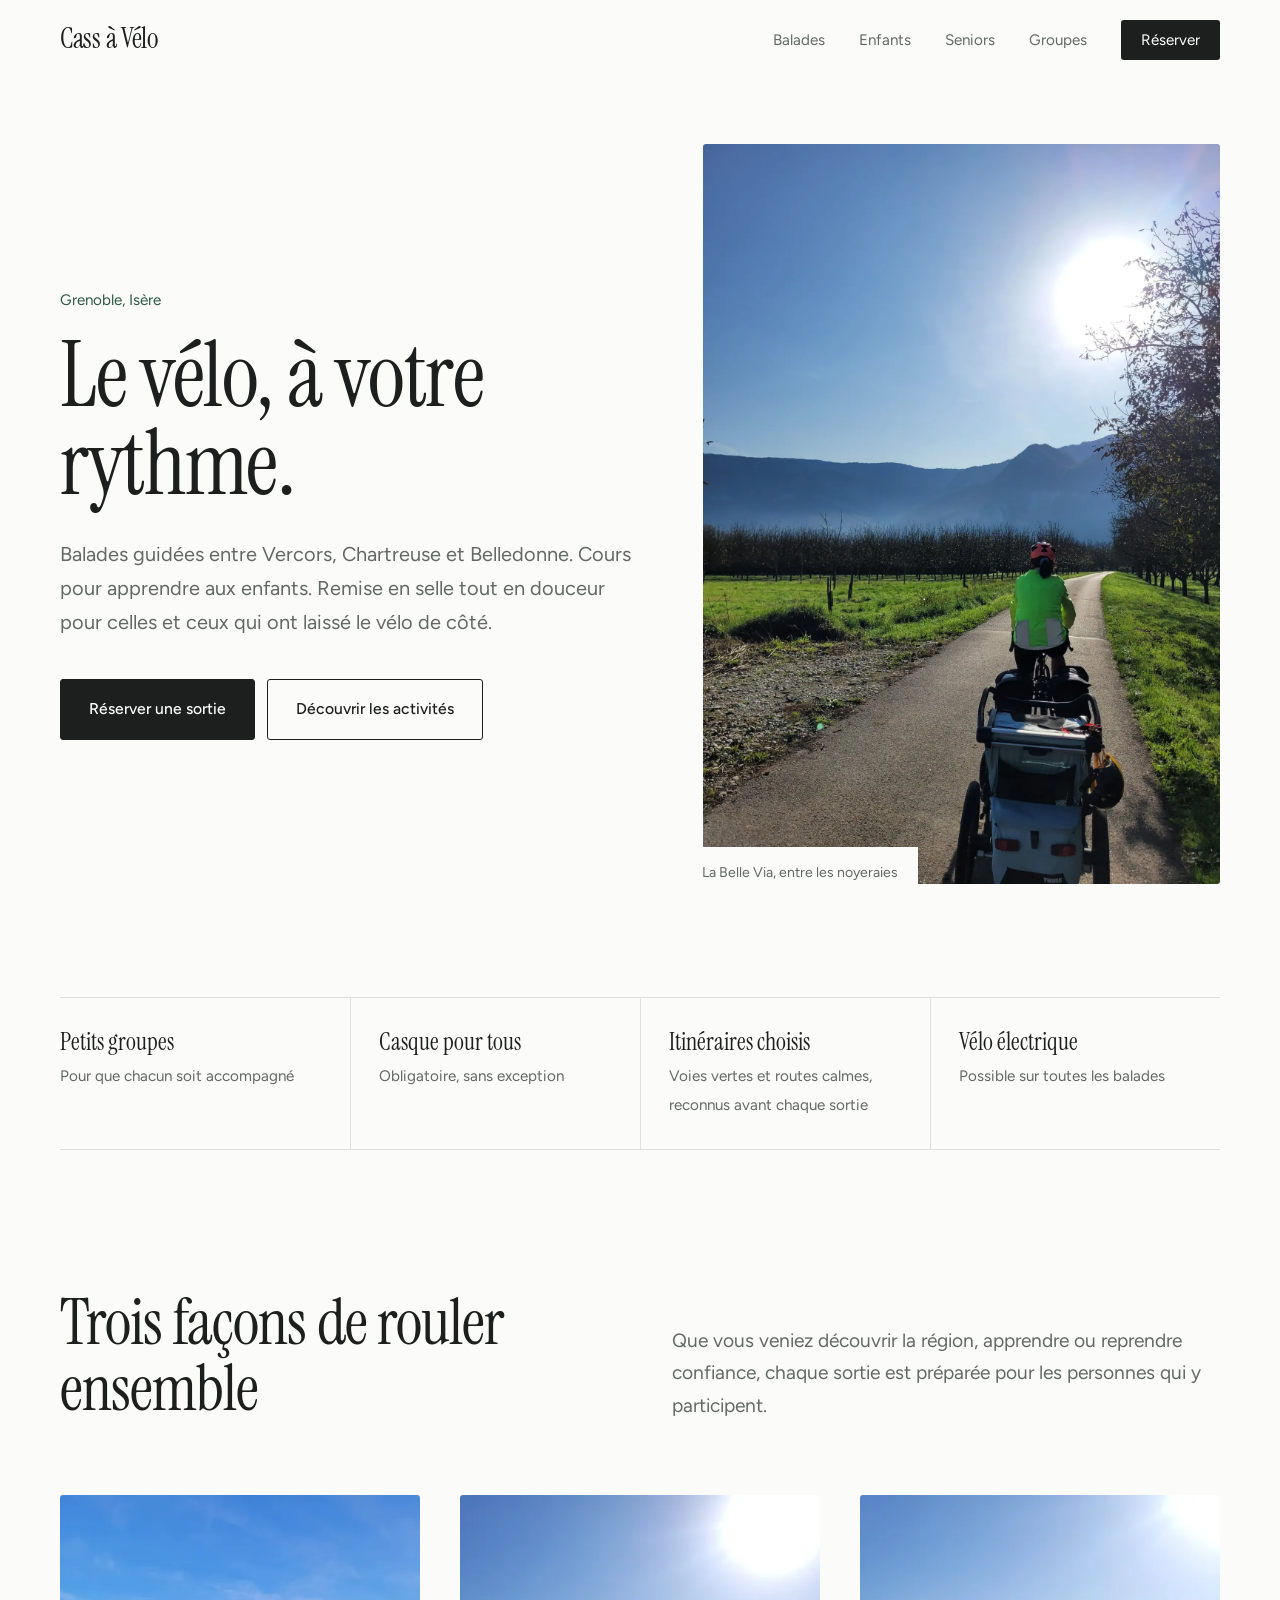
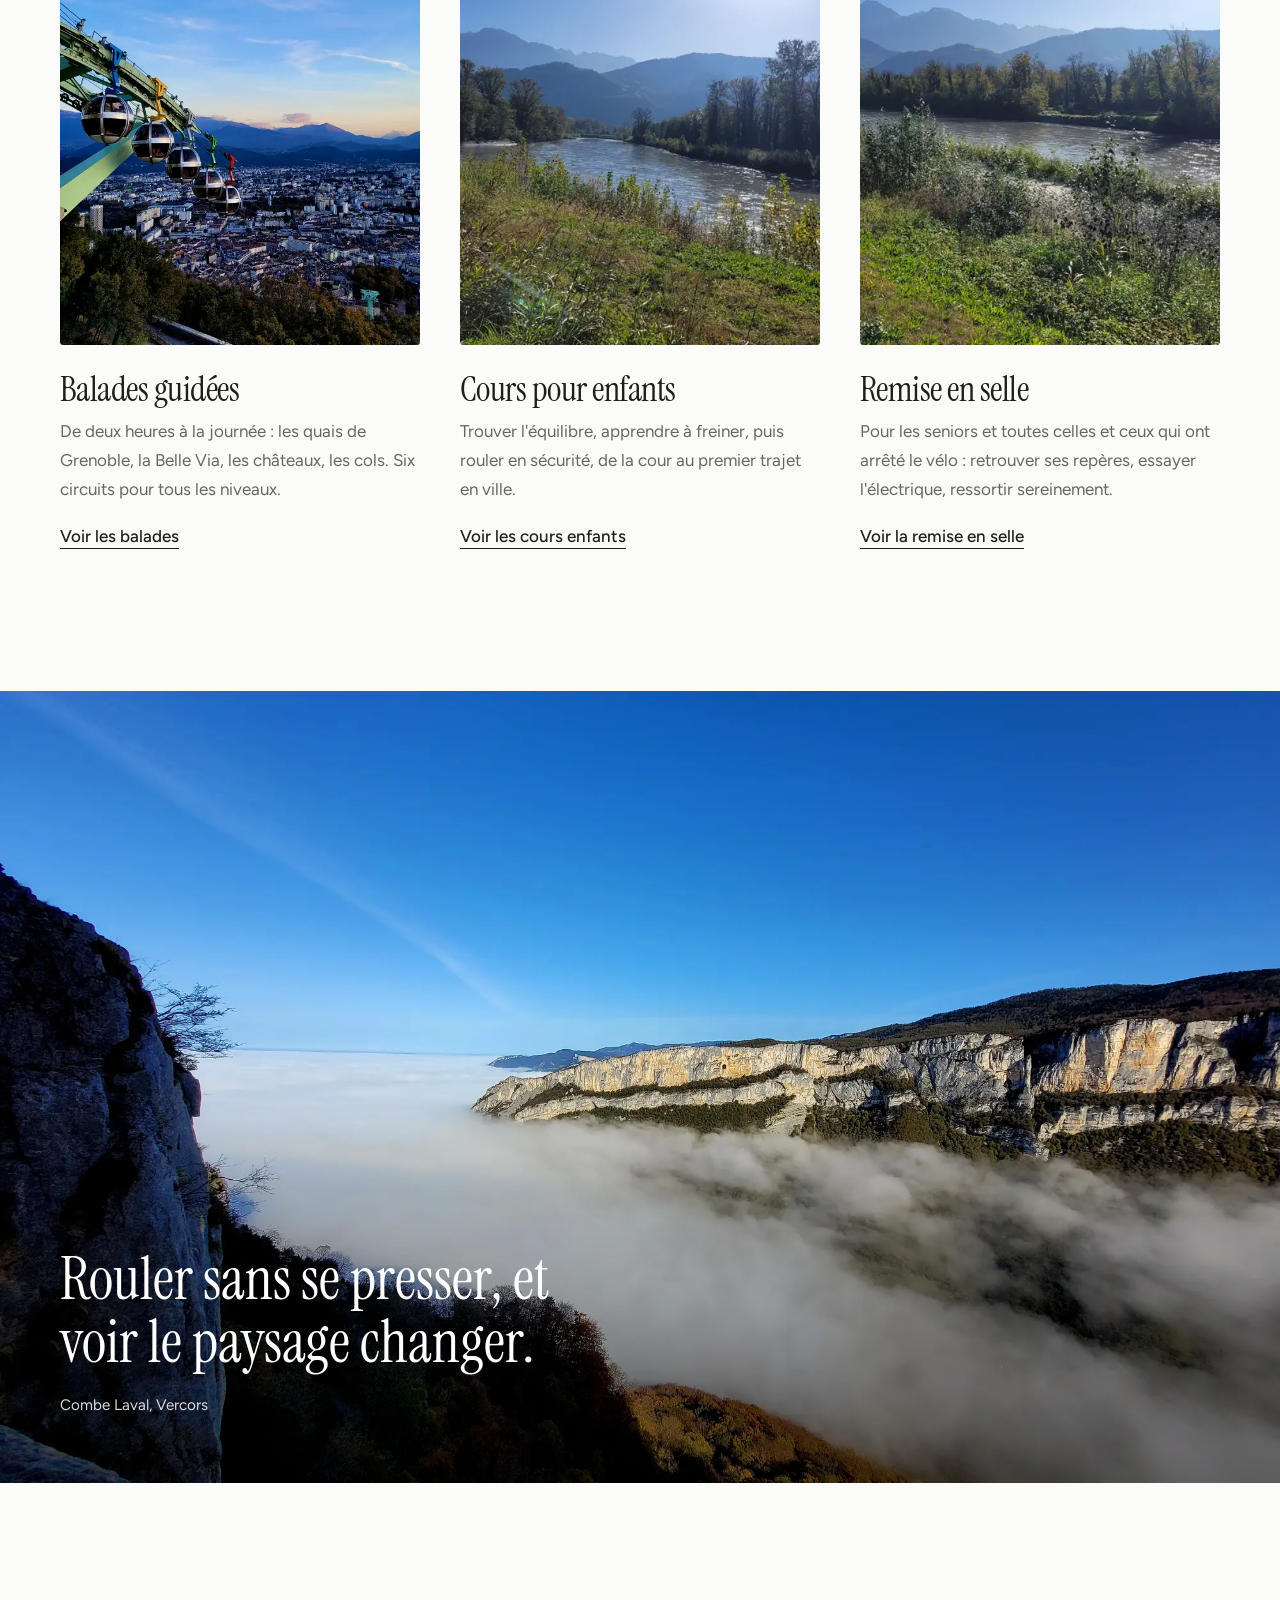
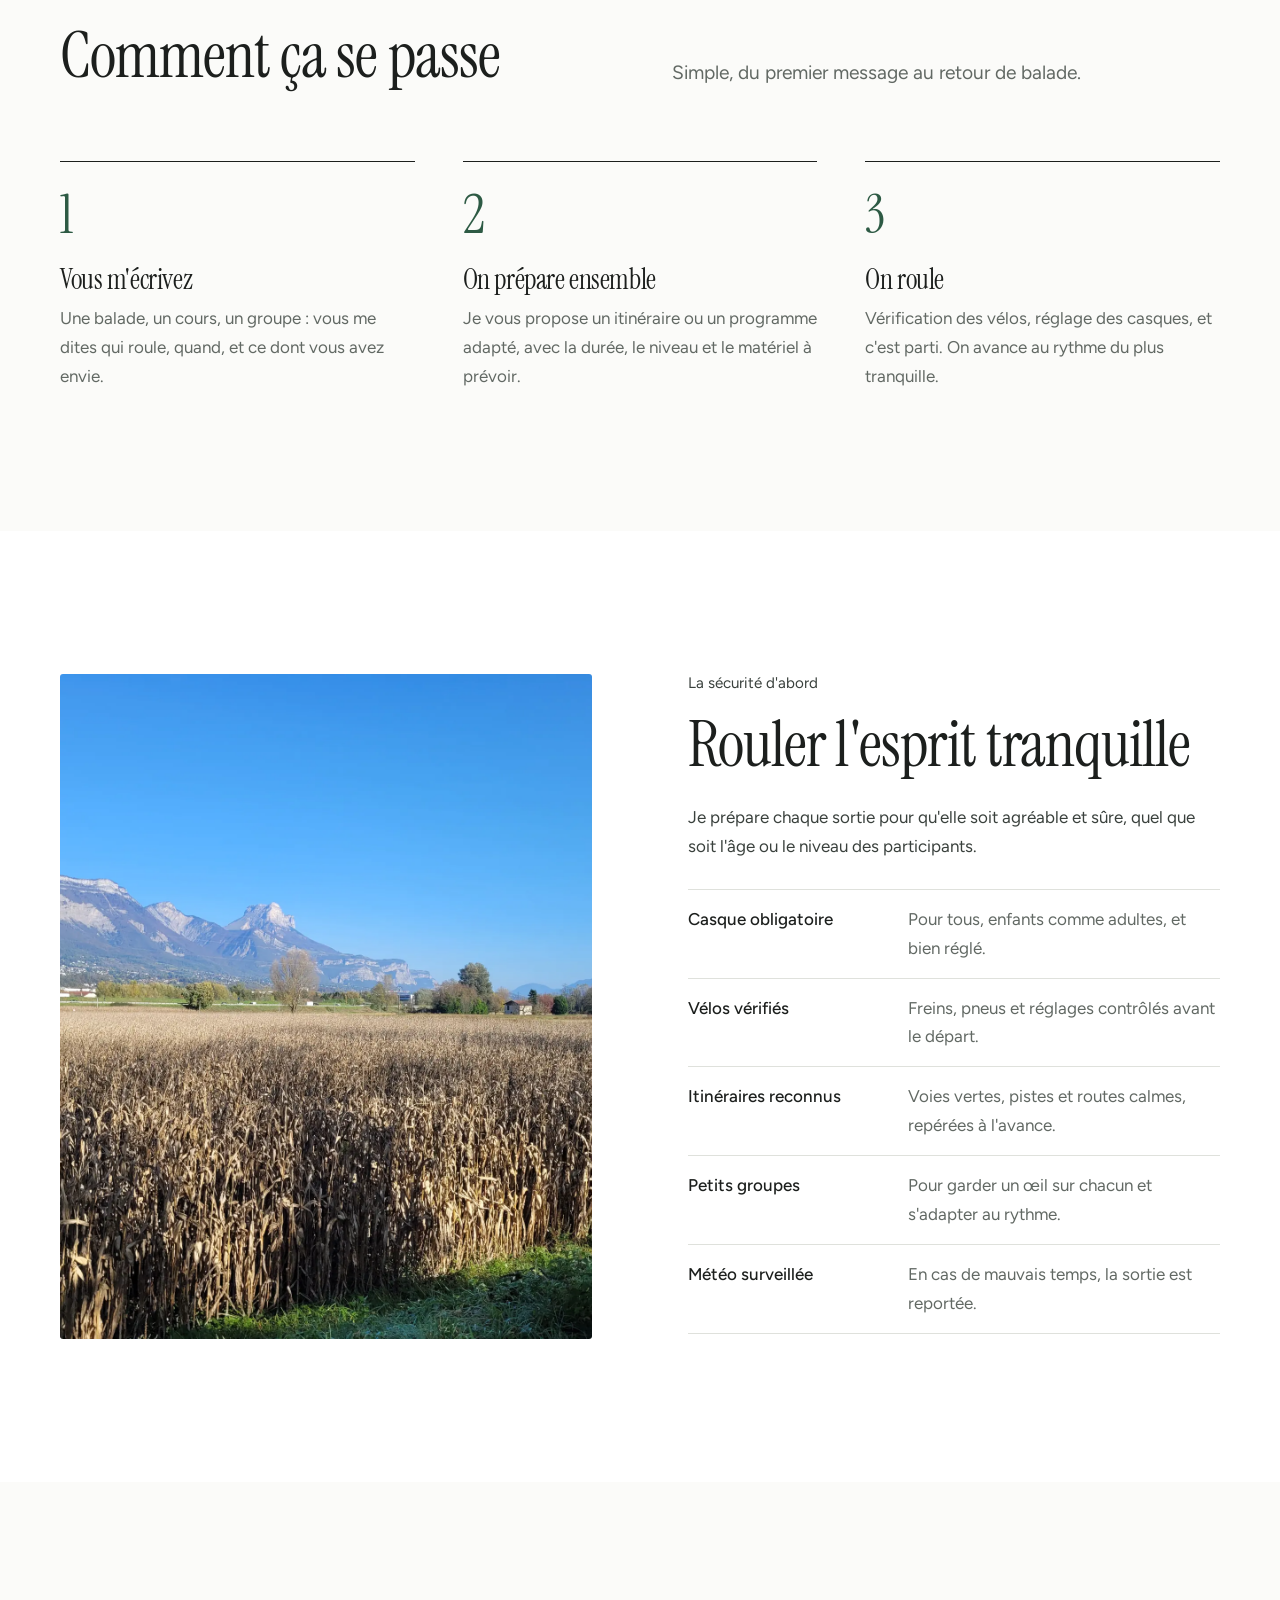
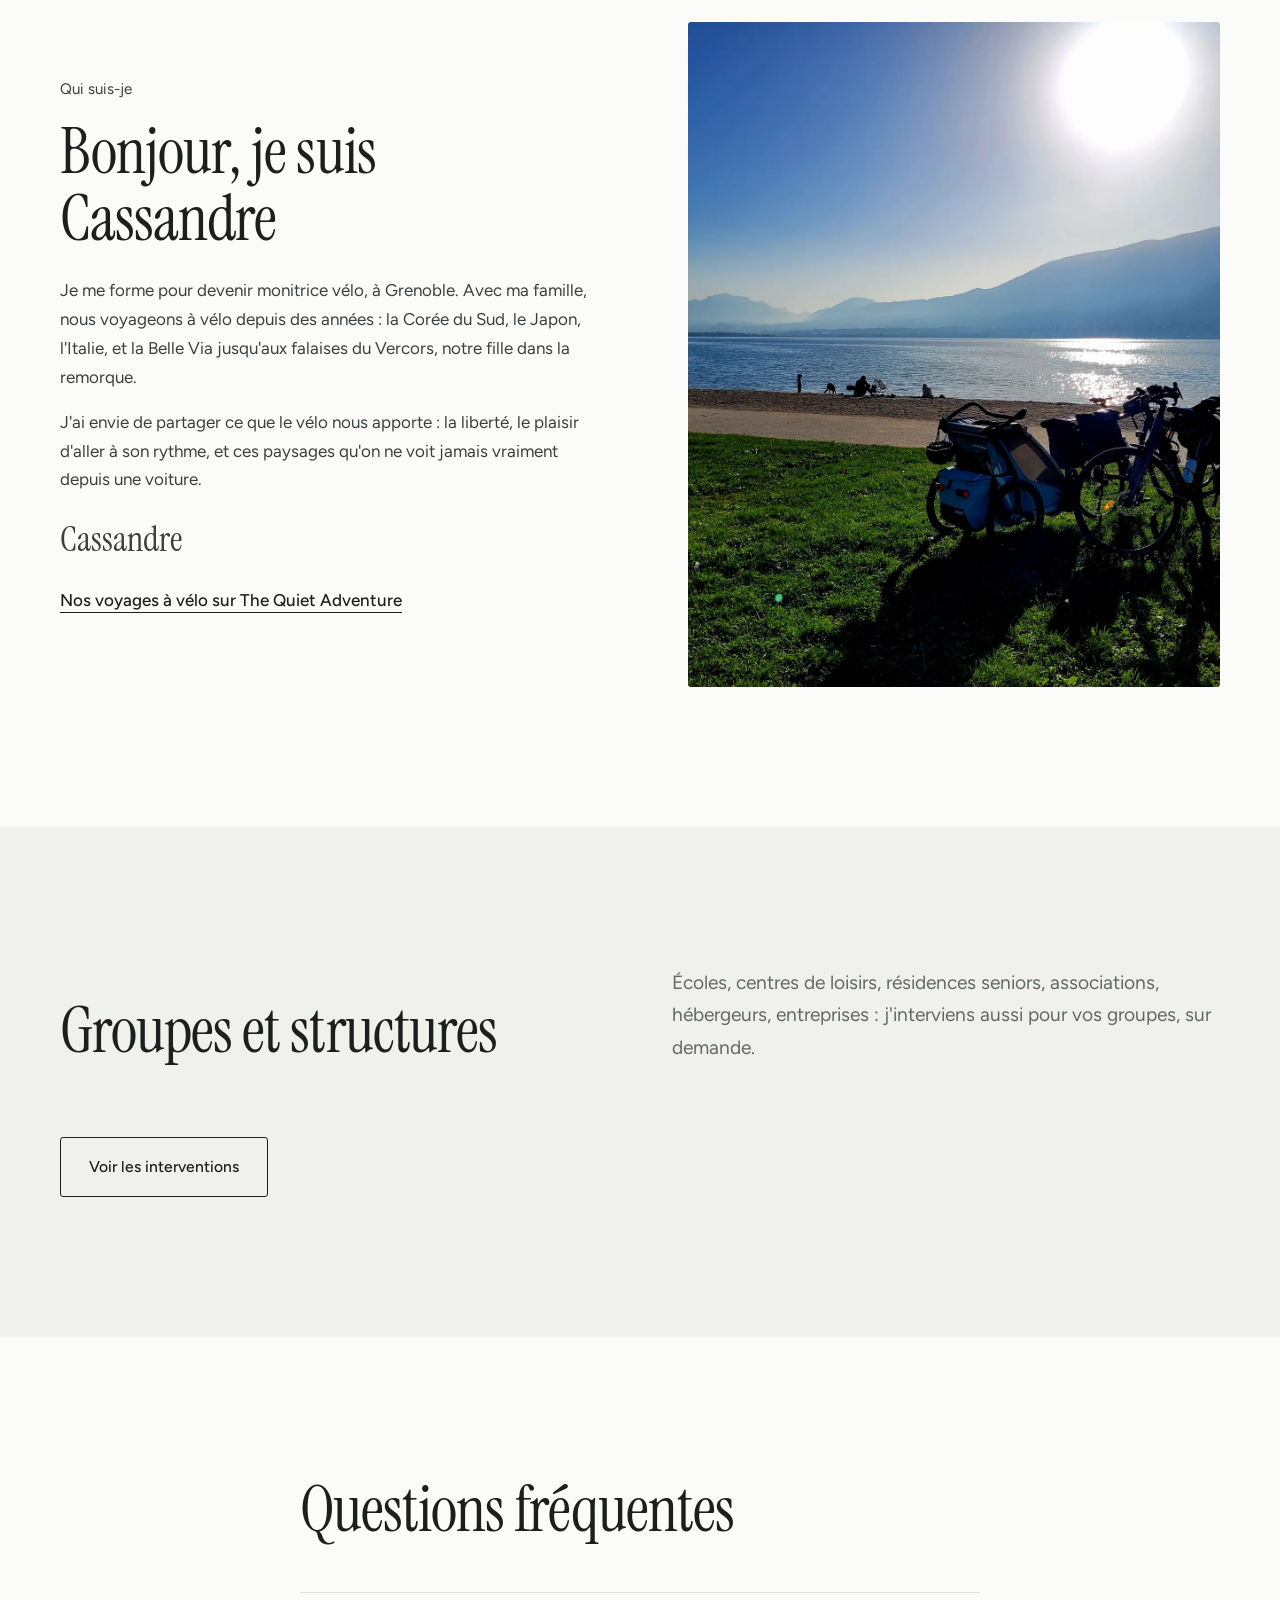
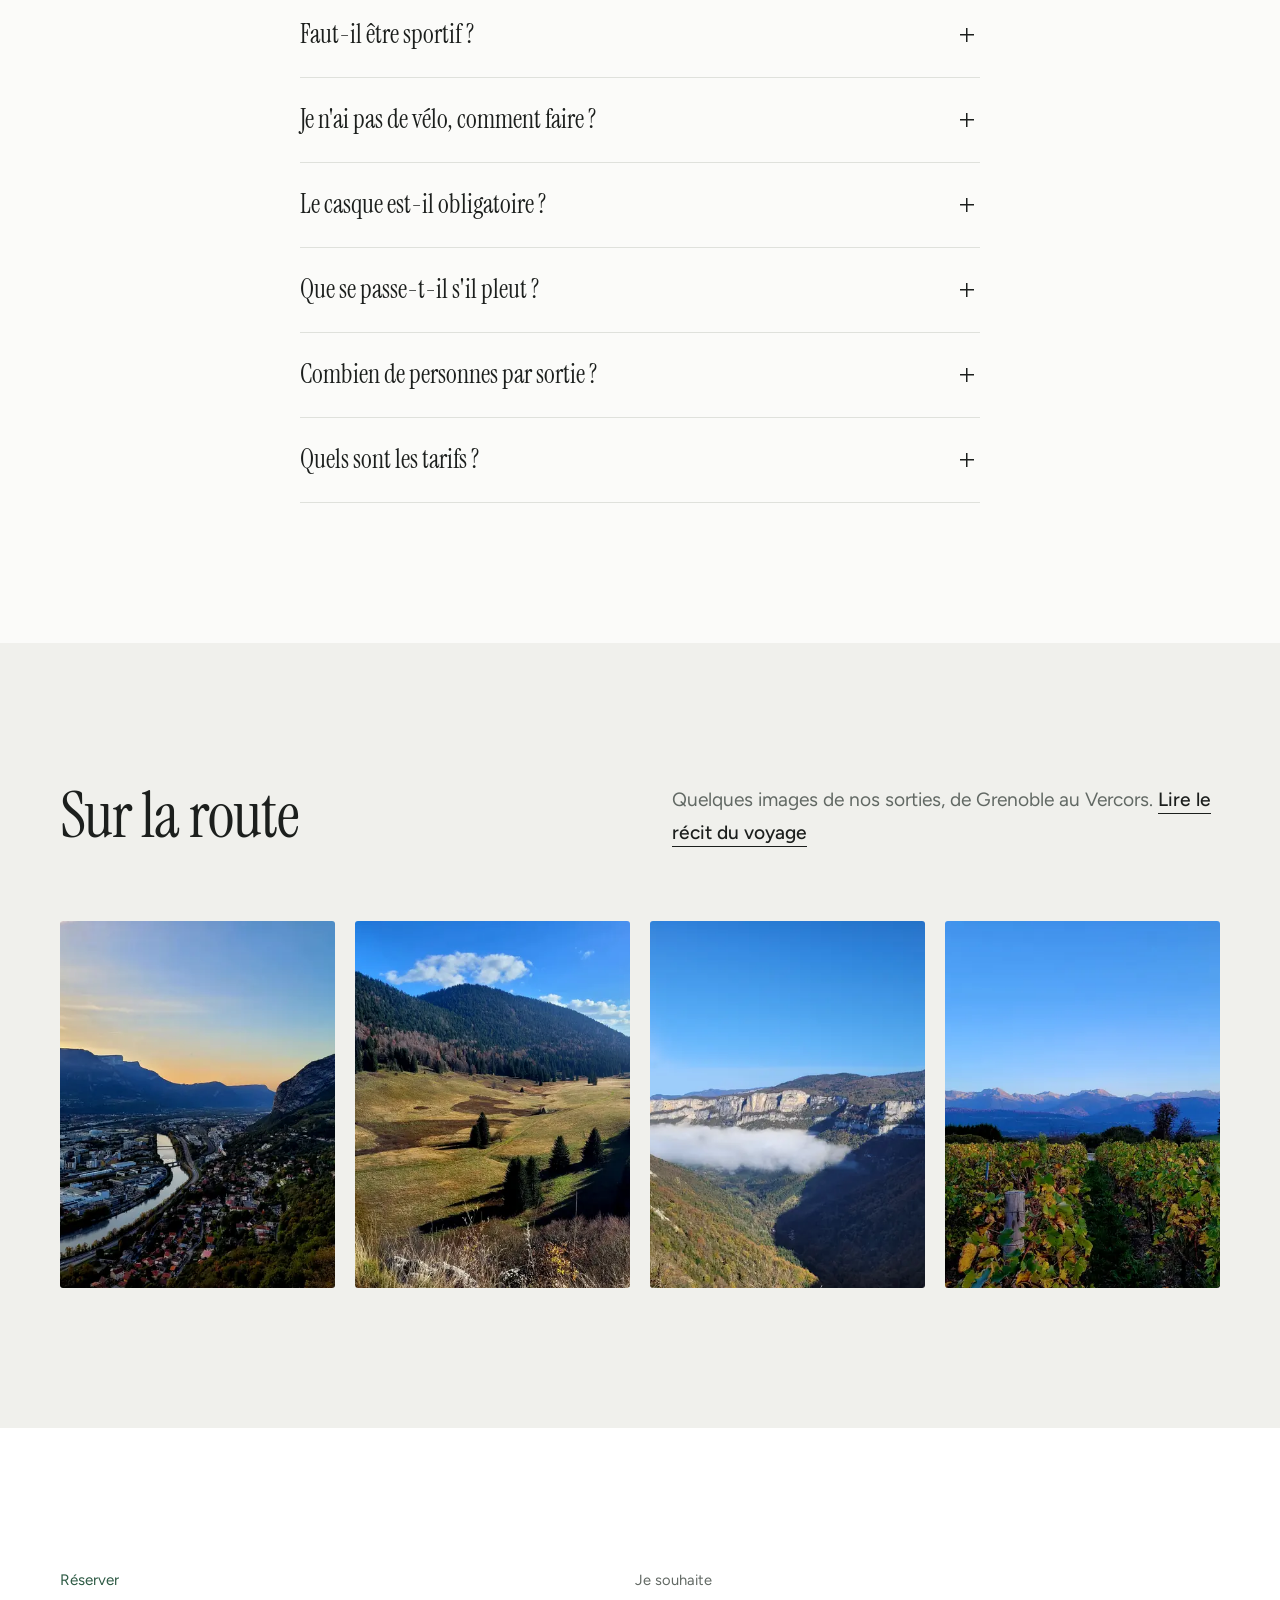
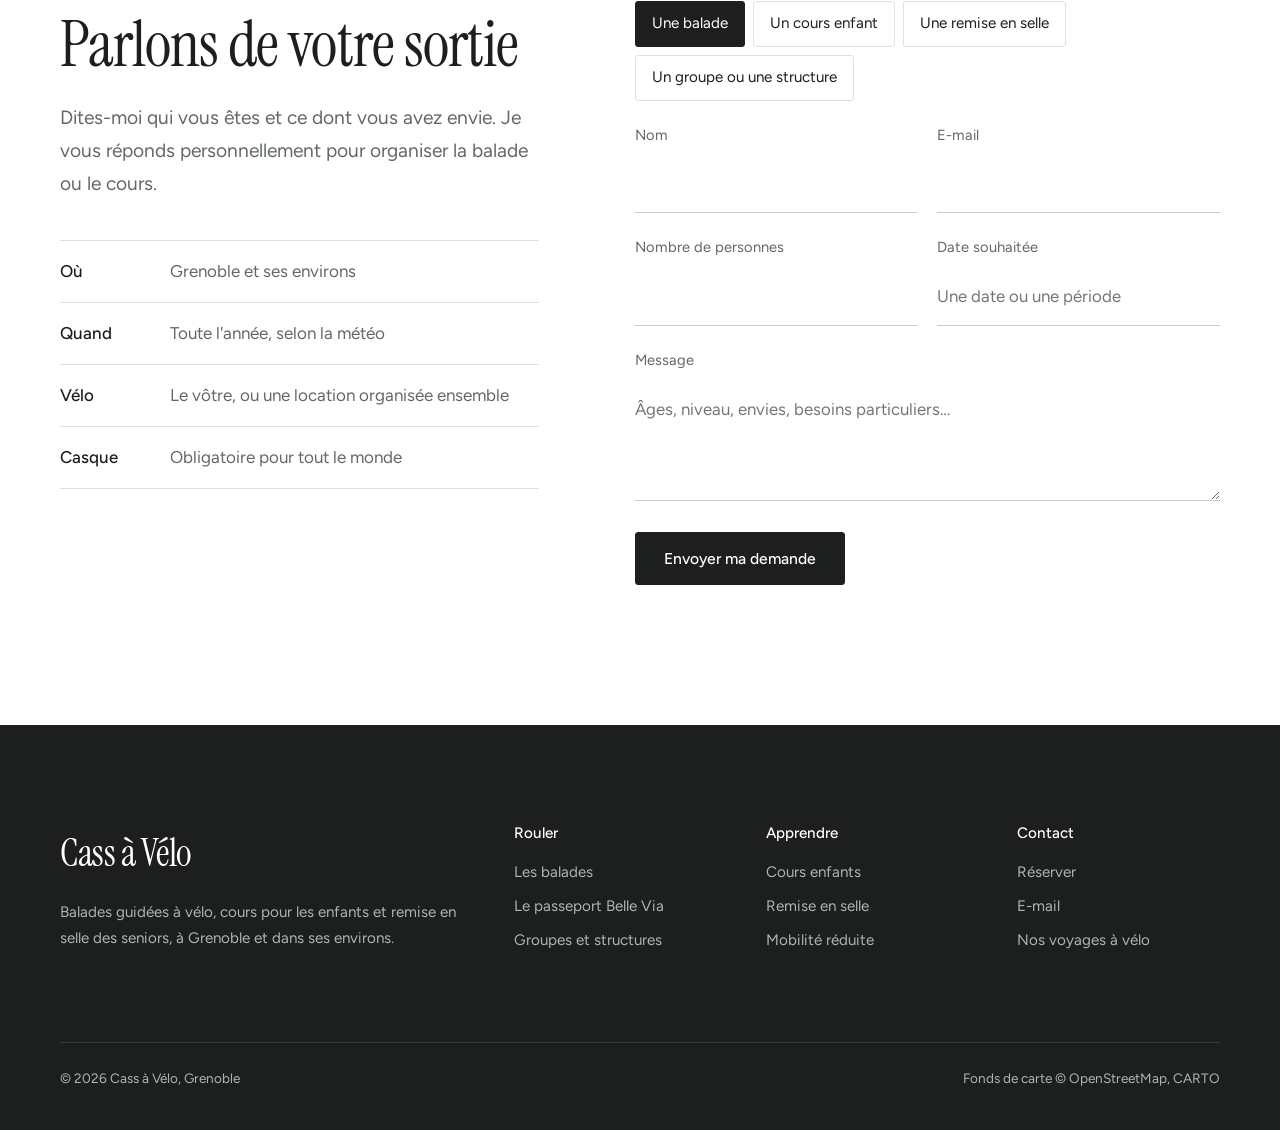
==== commit b3462b6b: "Version éditoriale complète : pages enfants, seniors, groupes, sécurité, FAQ, SEO ; photos sans pers" ====
--- a/index.html
+++ b/index.html
@@ -4,94 +4,146 @@
 <meta charset="utf-8">
 <meta name="viewport" content="width=device-width, initial-scale=1">
 <title>Cass à Vélo, balades et cours de vélo à Grenoble</title>
-<meta name="description" content="Balades guidées à vélo autour de Grenoble et cours de vélo pour enfants, seniors et personnes à mobilité réduite, avec Cassandre.">
-<meta name="theme-color" content="#ffffff">
-<link rel="icon" href="data:image/svg+xml,%3Csvg xmlns='http://www.w3.org/2000/svg' viewBox='0 0 32 32'%3E%3Ccircle cx='16' cy='16' r='16' fill='%232f5d46'/%3E%3Ctext x='16' y='22' font-family='Georgia' font-size='18' fill='white' text-anchor='middle'%3EC%3C/text%3E%3C/svg%3E">
+<meta name="description" content="Balades guidées à vélo autour de Grenoble, cours de vélo pour les enfants et remise en selle des seniors, avec Cassandre.">
+<link rel="canonical" href="https://splintersteph.github.io/cass-velo/">
+<meta property="og:type" content="website">
+<meta property="og:locale" content="fr_FR">
+<meta property="og:title" content="Cass à Vélo, balades et cours de vélo à Grenoble">
+<meta property="og:description" content="Balades guidées à vélo autour de Grenoble, cours de vélo pour les enfants et remise en selle des seniors, avec Cassandre.">
+<meta property="og:url" content="https://splintersteph.github.io/cass-velo/">
+<meta property="og:image" content="https://splintersteph.github.io/cass-velo/img/bv-113.webp">
+<meta name="twitter:card" content="summary_large_image">
+<meta name="theme-color" content="#fbfbf9">
+<link rel="icon" href="data:image/svg+xml,%3Csvg xmlns='http://www.w3.org/2000/svg' viewBox='0 0 32 32'%3E%3Crect width='32' height='32' rx='4' fill='%231c1f1d'/%3E%3Ctext x='16' y='23' font-family='Georgia' font-size='20' fill='white' text-anchor='middle'%3EC%3C/text%3E%3C/svg%3E">
 <link rel="preconnect" href="https://fonts.googleapis.com">
 <link rel="preconnect" href="https://fonts.gstatic.com" crossorigin>
 <link href="https://fonts.googleapis.com/css2?family=Figtree:wght@400;500;600&family=Instrument+Serif:ital@0;1&display=swap" rel="stylesheet">
 <link rel="stylesheet" href="style.css">
+<script type="application/ld+json">{"@context": "https://schema.org", "@type": "SportsActivityLocation", "name": "Cass à Vélo", "url": "https://splintersteph.github.io/cass-velo/", "image": "https://splintersteph.github.io/cass-velo/img/bv-113.webp", "description": "Balades guidées à vélo autour de Grenoble, cours de vélo pour enfants et remise en selle des seniors.", "areaServed": {"@type": "City", "name": "Grenoble"}, "address": {"@type": "PostalAddress", "addressLocality": "Grenoble", "addressCountry": "FR"}}</script>
 </head>
 <body>
 <header class="tete"><div class="wrap">
   <a class="marque" href="index.html">Cass à Vélo</a>
-  <button class="burger" aria-label="Ouvrir le menu" aria-expanded="false"><svg viewBox="0 0 24 24" fill="none" stroke="currentColor" stroke-width="2" stroke-linecap="round"><path d="M4 7h16M4 12h16M4 17h16"/></svg></button>
-  <nav aria-label="Navigation principale"><ul class="menu"><li><a href="balades.html">Balades</a></li><li><a href="cours.html">Cours</a></li><li><a href="passeport.html">Passeport Belle Via</a></li><li><a href="index.html#contact">Me contacter</a></li></ul></nav>
+  <button class="burger" aria-label="Ouvrir le menu" aria-expanded="false"><svg viewBox="0 0 24 24" fill="none" stroke="currentColor" stroke-width="1.6" stroke-linecap="round"><path d="M4 8h16M4 16h16"/></svg></button>
+  <nav aria-label="Navigation principale"><ul class="menu"><li><a href="balades.html">Balades</a></li><li><a href="enfants.html">Enfants</a></li><li><a href="seniors.html">Seniors</a></li><li><a href="groupes.html">Groupes</a></li><li><a href="index.html#contact">Réserver</a></li></ul></nav>
 </div></header>
 <main>
 
-<section class="heros"><div class="wrap">
-  <div class="heros-image">
-    <img src="img/bv-016.webp" alt="Une piste cyclable sur la digue de l'Isère, face aux montagnes">
-    <div class="heros-texte">
-      <div>
-        <h1>Balades et cours de vélo à Grenoble</h1>
-        <p>Avec Cassandre, pour tous les âges et à votre rythme.</p>
-      </div>
-      <a class="btn btn-plein" href="#contact">Réserver une sortie</a>
-    </div>
+<section class="heros"><div class="wrap heros-grille">
+  <div>
+    <p class="surtitre">Grenoble, Isère</p>
+    <h1>Le vélo, à votre rythme.</h1>
+    <p class="chapeau">Balades guidées entre Vercors, Chartreuse et Belledonne. Cours pour apprendre aux enfants. Remise en selle tout en douceur pour celles et ceux qui ont laissé le vélo de côté.</p>
+    <div class="actions"><a class="btn btn-plein" href="#contact">Réserver une sortie</a><a class="btn btn-ligne" href="#offres">Découvrir les activités</a></div>
+  </div>
+  <figure class="heros-photo"><img src="img/bv-003.webp" alt="Une cycliste casquée tire une remorque d'enfant entre les noyeraies, sur la Belle Via"><figcaption>La Belle Via, entre les noyeraies</figcaption></figure>
+</div>
+<div class="wrap"><div class="garanties">
+  <div><strong>Petits groupes</strong><span>Pour que chacun soit accompagné</span></div>
+  <div><strong>Casque pour tous</strong><span>Obligatoire, sans exception</span></div>
+  <div><strong>Itinéraires choisis</strong><span>Voies vertes et routes calmes, reconnus avant chaque sortie</span></div>
+  <div><strong>Vélo électrique</strong><span>Possible sur toutes les balades</span></div>
+</div></div>
+</section>
+
+<section class="section" id="offres"><div class="wrap">
+  <div class="tete-section"><h2 class="apparait">Trois façons de rouler ensemble</h2><p class="chapeau">Que vous veniez découvrir la région, apprendre ou reprendre confiance, chaque sortie est préparée pour les personnes qui y participent.</p></div>
+  <div class="offres">
+    <a class="offre apparait" href="balades.html"><div class="cadre"><img src="img/bv-013-p.webp" alt="Les bulles de la Bastille au-dessus de Grenoble" loading="lazy"></div><h3>Balades guidées</h3><p>De deux heures à la journée&nbsp;: les quais de Grenoble, la Belle Via, les châteaux, les cols. Six circuits pour tous les niveaux.</p><span class="lien">Voir les balades</span></a>
+    <a class="offre apparait" href="enfants.html"><div class="cadre"><img src="img/bv-023-p.webp" alt="Une voie verte le long de l'Isère" loading="lazy"></div><h3>Cours pour enfants</h3><p>Trouver l'équilibre, apprendre à freiner, puis rouler en sécurité, de la cour au premier trajet en ville.</p><span class="lien">Voir les cours enfants</span></a>
+    <a class="offre apparait" href="seniors.html"><div class="cadre"><img src="img/bv-017-p.webp" alt="L'Isère et Belledonne depuis la digue" loading="lazy"></div><h3>Remise en selle</h3><p>Pour les seniors et toutes celles et ceux qui ont arrêté le vélo&nbsp;: retrouver ses repères, essayer l'électrique, ressortir sereinement.</p><span class="lien">Voir la remise en selle</span></a>
   </div>
 </div></section>
 
-<section class="bloc">
-  <div class="wrap">
-    <h2>Ce que je propose</h2>
-    <p class="intro">Des sorties en petit groupe et des cours adaptés à chacun, sur les plus belles voies vertes autour de Grenoble.</p>
-    <div class="offres">
-      <a class="offre" href="balades.html"><img src="img/bv-013-p.webp" alt="Les bulles de la Bastille au coucher du soleil" loading="lazy"><h3>Balades guidées</h3><p>De deux heures à la journée, pour découvrir Grenoble, la Belle Via et les massifs autour.</p><span class="lien">Voir les balades</span></a>
-      <a class="offre" href="cours.html#enfants"><img src="img/bv-003-p.webp" alt="Une allée d'arbres sur la Belle Via" loading="lazy"><h3>Cours pour enfants</h3><p>Trouver l'équilibre, apprendre à freiner, puis rouler en sécurité, en jouant.</p><span class="lien">Voir les cours</span></a>
-      <a class="offre" href="cours.html#seniors"><img src="img/bv-064-p.webp" alt="Une route tranquille du Vercors" loading="lazy"><h3>Seniors et mobilité réduite</h3><p>Reprendre le vélo en douceur, essayer l'électrique ou un vélo adapté.</p><span class="lien">Voir l'accompagnement</span></a>
-    </div>
-  </div>
+<section class="panorama" aria-label="Photo du Vercors">
+  <img src="img/bv-113.webp" alt="Une mer de nuages sous les falaises de Combe Laval, dans le Vercors" loading="lazy">
+  <blockquote class="wrap"><p>Rouler sans se presser, et voir le paysage changer.</p><cite>Combe Laval, Vercors</cite></blockquote>
 </section>
 
-<section class="bloc bloc-doux">
-  <div class="wrap apropos">
-    <img src="img/bv-024.webp" alt="La Dent de Crolles au-dessus d'une petite route à vélo" loading="lazy">
-    <div>
-      <h2>Bonjour, je suis Cassandre</h2>
-      <p>Je me forme pour devenir monitrice vélo à Grenoble. Avec ma famille, nous avons voyagé à vélo en Corée du Sud, au Japon, en Italie, et sur la Belle Via jusqu'au Vercors.</p>
-      <p>J'ai envie de partager ce plaisir simple&nbsp;: rouler à son rythme, voir le paysage changer, et rentrer avec le sourire. Que vous ayez 6 ou 80 ans, on trouvera la sortie qui vous va.</p>
-      <p class="signe">Cassandre</p>
-    </div>
+<section class="section"><div class="wrap">
+  <div class="tete-section"><h2 class="apparait">Comment ça se passe</h2><p class="chapeau">Simple, du premier message au retour de balade.</p></div>
+  <div class="etapes">
+    <div class="etape apparait"><h3>Vous m'écrivez</h3><p>Une balade, un cours, un groupe&nbsp;: vous me dites qui roule, quand, et ce dont vous avez envie.</p></div>
+    <div class="etape apparait"><h3>On prépare ensemble</h3><p>Je vous propose un itinéraire ou un programme adapté, avec la durée, le niveau et le matériel à prévoir.</p></div>
+    <div class="etape apparait"><h3>On roule</h3><p>Vérification des vélos, réglage des casques, et c'est parti. On avance au rythme du plus tranquille.</p></div>
   </div>
-</section>
+</div></section>
 
-<section class="bloc">
-  <div class="wrap">
-    <h2>Quelques souvenirs</h2>
-    <div class="bande"><button type="button" data-id="bv-113" aria-label="Agrandir&nbsp;: Une mer de nuages sous les falaises"><img src="img/bv-113-p.webp" alt="Une mer de nuages sous les falaises" loading="lazy"></button><button type="button" data-id="bv-048" aria-label="Agrandir&nbsp;: Les alpages du plateau"><img src="img/bv-048-p.webp" alt="Les alpages du plateau" loading="lazy"></button><button type="button" data-id="bv-109" aria-label="Agrandir&nbsp;: Une route taillée dans la falaise"><img src="img/bv-109-p.webp" alt="Une route taillée dans la falaise" loading="lazy"></button><button type="button" data-id="bv-029" aria-label="Agrandir&nbsp;: Les vignes de la Combe de Savoie"><img src="img/bv-029-p.webp" alt="Les vignes de la Combe de Savoie" loading="lazy"></button></div>
-    <p class="bande-legende">Notre semaine à vélo sur la Belle Via et dans le Vercors. <a class="lien" href="https://thequietadventure.com/voyages/belle-via-et-vercors/" target="_blank" rel="noopener">Lire le récit sur The Quiet Adventure</a></p>
+<section class="section section-blanche"><div class="wrap duo">
+  <img class="apparait" src="img/bv-018.webp" alt="Une piste cyclable entre les champs, face aux falaises de Chartreuse" loading="lazy">
+  <div>
+    <p class="surtitre">La sécurité d'abord</p>
+    <h2>Rouler l'esprit tranquille</h2>
+    <p>Je prépare chaque sortie pour qu'elle soit agréable et sûre, quel que soit l'âge ou le niveau des participants.</p>
+    <ul class="liste-fine">
+      <li><strong>Casque obligatoire</strong><span>Pour tous, enfants comme adultes, et bien réglé.</span></li>
+      <li><strong>Vélos vérifiés</strong><span>Freins, pneus et réglages contrôlés avant le départ.</span></li>
+      <li><strong>Itinéraires reconnus</strong><span>Voies vertes, pistes et routes calmes, repérées à l'avance.</span></li>
+      <li><strong>Petits groupes</strong><span>Pour garder un œil sur chacun et s'adapter au rythme.</span></li>
+      <li><strong>Météo surveillée</strong><span>En cas de mauvais temps, la sortie est reportée.</span></li>
+    </ul>
   </div>
-</section>
+</div></section>
 
-<section class="bloc" id="contact">
+<section class="section"><div class="wrap duo inverse">
+  <img class="apparait" src="img/bv-035.webp" alt="Deux vélos chargés et une remorque au bord du lac du Bourget" loading="lazy">
+  <div>
+    <p class="surtitre">Qui suis-je</p>
+    <h2>Bonjour, je suis Cassandre</h2>
+    <p>Je me forme pour devenir monitrice vélo, à Grenoble. Avec ma famille, nous voyageons à vélo depuis des années&nbsp;: la Corée du Sud, le Japon, l'Italie, et la Belle Via jusqu'aux falaises du Vercors, notre fille dans la remorque.</p>
+    <p>J'ai envie de partager ce que le vélo nous apporte&nbsp;: la liberté, le plaisir d'aller à son rythme, et ces paysages qu'on ne voit jamais vraiment depuis une voiture.</p>
+    <p class="signe">Cassandre</p>
+    <p><a class="lien" href="https://thequietadventure.com/" target="_blank" rel="noopener">Nos voyages à vélo sur The Quiet Adventure</a></p>
+  </div>
+</div></section>
+
+<section class="section section-pierre"><div class="wrap">
+  <div class="tete-section"><h2 class="apparait">Groupes et structures</h2><p class="chapeau">Écoles, centres de loisirs, résidences seniors, associations, hébergeurs, entreprises&nbsp;: j'interviens aussi pour vos groupes, sur demande.</p></div>
+  <a class="btn btn-ligne" href="groupes.html">Voir les interventions</a>
+</div></section>
+
+<section class="section"><div class="wrap etroit">
+  <h2 class="apparait" style="margin-bottom:48px">Questions fréquentes</h2>
+  <div class="faq"><details><summary>Faut-il être sportif&nbsp;?</summary><p>Non. La plupart des balades se font à plat, sur des voies vertes, avec des pauses. Pour les sorties plus longues, le vélo à assistance électrique met tout le monde à égalité.</p></details><details><summary>Je n'ai pas de vélo, comment faire&nbsp;?</summary><p>Dites-le-moi au moment de la réservation&nbsp;: on organise ensemble une location adaptée, y compris en vélo électrique.</p></details><details><summary>Le casque est-il obligatoire&nbsp;?</summary><p>Oui, pour tout le monde, enfants comme adultes. Je vérifie qu'il est bien réglé avant de partir.</p></details><details><summary>Que se passe-t-il s'il pleut&nbsp;?</summary><p>En cas de pluie forte ou d'alerte météo, on reporte la sortie à une autre date.</p></details><details><summary>Combien de personnes par sortie&nbsp;?</summary><p>Je privilégie les petits groupes, pour que chacun soit bien accompagné. Pour un groupe plus important, écrivez-moi et on organise la sortie en conséquence.</p></details><details><summary>Quels sont les tarifs&nbsp;?</summary><p>Ils dépendent de la durée, du format et du nombre de participants. Écrivez-moi&nbsp;: je vous envoie une proposition détaillée, sans engagement.</p></details></div>
+</div></section>
+
+<section class="section section-pierre"><div class="wrap">
+  <div class="tete-section"><h2 class="apparait">Sur la route</h2><p class="chapeau">Quelques images de nos sorties, de Grenoble au Vercors. <a class="lien" href="https://thequietadventure.com/voyages/belle-via-et-vercors/" target="_blank" rel="noopener">Lire le récit du voyage</a></p></div>
+  <div class="galerie"><button type="button" data-id="bv-009" aria-label="Agrandir&nbsp;: Grenoble et l'Isère depuis la Bastille"><img src="img/bv-009-p.webp" alt="Grenoble et l'Isère depuis la Bastille" loading="lazy"></button><button type="button" data-id="bv-048" aria-label="Agrandir&nbsp;: Les alpages du plateau"><img src="img/bv-048-p.webp" alt="Les alpages du plateau" loading="lazy"></button><button type="button" data-id="bv-102" aria-label="Agrandir&nbsp;: Le cirque de Combe Laval"><img src="img/bv-102-p.webp" alt="Le cirque de Combe Laval" loading="lazy"></button><button type="button" data-id="bv-029" aria-label="Agrandir&nbsp;: Les vignes de la Combe de Savoie"><img src="img/bv-029-p.webp" alt="Les vignes de la Combe de Savoie" loading="lazy"></button></div>
+</div></section>
+
+<section class="section section-blanche" id="contact">
   <div class="wrap contact">
     <div>
-      <h2>On roule ensemble&nbsp;?</h2>
-      <p class="intro">Dites-moi qui vous êtes et ce dont vous avez envie. Je vous réponds pour organiser la sortie ou le cours.</p>
+      <p class="surtitre">Réserver</p>
+      <h2>Parlons de votre sortie</h2>
+      <p class="chapeau">Dites-moi qui vous êtes et ce dont vous avez envie. Je vous réponds personnellement pour organiser la balade ou le cours.</p>
       <div class="coord">
-        <div><strong>Où</strong>Grenoble et ses environs</div>
-        <div><strong>Quand</strong>Toute l'année, selon la météo</div>
-        <div><strong>Vélo</strong>Le vôtre, ou une location organisée ensemble</div>
+        <div><strong>Où</strong><span>Grenoble et ses environs</span></div>
+        <div><strong>Quand</strong><span>Toute l'année, selon la météo</span></div>
+        <div><strong>Vélo</strong><span>Le vôtre, ou une location organisée ensemble</span></div>
+        <div><strong>Casque</strong><span>Obligatoire pour tout le monde</span></div>
       </div>
     </div>
     <form class="formulaire" id="formulaire">
-      <div class="duo">
+      <fieldset>
+        <legend>Je souhaite</legend>
+        <div class="choix">
+          <input type="radio" name="demande" id="d-balade" value="Une balade guidée" checked><label for="d-balade">Une balade</label>
+          <input type="radio" name="demande" id="d-enfant" value="Des cours pour un enfant"><label for="d-enfant">Un cours enfant</label>
+          <input type="radio" name="demande" id="d-senior" value="Une remise en selle"><label for="d-senior">Une remise en selle</label>
+          <input type="radio" name="demande" id="d-groupe" value="Une sortie de groupe ou une intervention"><label for="d-groupe">Un groupe ou une structure</label>
+        </div>
+      </fieldset>
+      <div class="deux">
         <div><label for="nom">Nom</label><input id="nom" name="nom" autocomplete="name" required></div>
         <div><label for="email">E-mail</label><input id="email" name="email" type="email" autocomplete="email" required></div>
       </div>
-      <fieldset>
-        <legend>Vous êtes intéressé par</legend>
-        <div class="choix">
-          <input type="radio" name="demande" id="d1" value="Une balade guidée" checked><label for="d1">Une balade</label>
-          <input type="radio" name="demande" id="d2" value="Des cours pour un enfant"><label for="d2">Cours enfant</label>
-          <input type="radio" name="demande" id="d3" value="Des cours ou sorties senior"><label for="d3">Cours senior</label>
-          <input type="radio" name="demande" id="d4" value="Un accompagnement mobilité réduite"><label for="d4">Mobilité réduite</label>
-          <input type="radio" name="demande" id="d5" value="Une sortie de groupe"><label for="d5">Groupe</label>
-        </div>
-      </fieldset>
-      <div><label for="message">Message</label><textarea id="message" name="message" placeholder="Nombre de personnes, dates, niveau, besoins particuliers…"></textarea></div>
+      <div class="deux">
+        <div><label for="personnes">Nombre de personnes</label><input id="personnes" name="personnes" inputmode="numeric"></div>
+        <div><label for="date">Date souhaitée</label><input id="date" name="date" placeholder="Une date ou une période"></div>
+      </div>
+      <div><label for="message">Message</label><textarea id="message" name="message" placeholder="Âges, niveau, envies, besoins particuliers…"></textarea></div>
       <div><button class="btn btn-plein" type="submit">Envoyer ma demande</button></div>
     </form>
   </div>
@@ -99,10 +151,11 @@
 
 </main>
 <footer class="pied"><div class="wrap">
-  <div><strong>Cass à Vélo</strong><p>Balades guidées et cours de vélo à Grenoble et dans ses environs, pour tous les âges.</p></div>
-  <div><strong>Le site</strong><ul><li><a href="balades.html">Balades</a></li><li><a href="cours.html">Cours</a></li><li><a href="passeport.html">Passeport Belle Via</a></li></ul></div>
-  <div><strong>Contact</strong><ul><li><a href="index.html#contact">Formulaire</a></li><li><a class="lien-mail" href="#">E-mail</a></li><li><a href="https://thequietadventure.com/" target="_blank" rel="noopener">The Quiet Adventure</a></li></ul></div>
-  <p class="bas">© <span class="annee"></span> Cass à Vélo, Grenoble. Fonds de carte © OpenStreetMap et CARTO.</p>
+  <div><a class="marque" href="index.html">Cass à Vélo</a><p>Balades guidées à vélo, cours pour les enfants et remise en selle des seniors, à Grenoble et dans ses environs.</p></div>
+  <div><strong>Rouler</strong><ul><li><a href="balades.html">Les balades</a></li><li><a href="passeport.html">Le passeport Belle Via</a></li><li><a href="groupes.html">Groupes et structures</a></li></ul></div>
+  <div><strong>Apprendre</strong><ul><li><a href="enfants.html">Cours enfants</a></li><li><a href="seniors.html">Remise en selle</a></li><li><a href="seniors.html#mobilite">Mobilité réduite</a></li></ul></div>
+  <div><strong>Contact</strong><ul><li><a href="index.html#contact">Réserver</a></li><li><a class="lien-mail" href="#">E-mail</a></li><li><a href="https://thequietadventure.com/" target="_blank" rel="noopener">Nos voyages à vélo</a></li></ul></div>
+  <p class="bas"><span>© <span class="annee"></span> Cass à Vélo, Grenoble</span><span>Fonds de carte © OpenStreetMap, CARTO</span></p>
 </div></footer>
 <script src="donnees.js"></script>
 <script src="site.js"></script>
--- a/style.css
+++ b/style.css
@@ -1,227 +1,305 @@
-/* Cass à Vélo — style sobre et lumineux */
+/* Cass à Vélo — sobre, éditorial */
 :root{
-  --fond:#ffffff;
-  --doux-fond:#f3f4f1;
-  --texte:#1d211f;
-  --gris:#5f6662;
-  --trait:#e3e5e0;
-  --vert:#2f5d46;
-  --vert-clair:#e6eee8;
+  --fond:#fbfbf9;
+  --blanc:#ffffff;
+  --pierre:#f0f0ec;
+  --encre:#1c1f1d;
+  --gris:#626964;
+  --trait:#dfe1dc;
+  --vert:#2d5a44;
+  --vert-pale:#e8efea;
   --titre:"Instrument Serif",Georgia,serif;
   --corps:"Figtree",system-ui,sans-serif;
-  --rayon:14px;
+  --r:3px;
 }
 *{box-sizing:border-box;margin:0;padding:0}
 html{scroll-behavior:smooth}
 @media (prefers-reduced-motion:reduce){html{scroll-behavior:auto}*{transition:none!important;animation:none!important}}
-body{font-family:var(--corps);font-size:1.075rem;line-height:1.7;color:var(--texte);background:var(--fond);-webkit-font-smoothing:antialiased}
+body{font-family:var(--corps);font-size:1.0625rem;line-height:1.7;color:var(--encre);background:var(--fond);-webkit-font-smoothing:antialiased;text-rendering:optimizeLegibility}
 img{display:block;max-width:100%}
 a{color:inherit}
-:focus-visible{outline:2px solid var(--vert);outline-offset:3px;border-radius:4px}
-h1,h2,h3{font-family:var(--titre);font-weight:400;line-height:1.08;letter-spacing:-.01em}
-.wrap{max-width:1160px;margin:0 auto;padding:0 28px}
+:focus-visible{outline:2px solid var(--vert);outline-offset:3px}
+h1,h2,h3{font-family:var(--titre);font-weight:400;line-height:1.04;letter-spacing:-.015em}
+em{font-style:italic}
+.wrap{max-width:1240px;margin:0 auto;padding:0 40px}
+.etroit{max-width:760px}
 .mesure{max-width:60ch}
 
-/* En-tête */
-.tete{position:sticky;top:0;z-index:50;background:rgba(255,255,255,.94);backdrop-filter:blur(10px);border-bottom:1px solid var(--trait)}
-.tete .wrap{display:flex;align-items:center;justify-content:space-between;height:70px}
-.marque{font-family:var(--titre);font-size:1.65rem;text-decoration:none}
-.menu{display:flex;gap:30px;list-style:none;align-items:center}
-.menu a{text-decoration:none;font-size:.98rem;color:var(--gris)}
-.menu a:hover,.menu a[aria-current=page]{color:var(--texte)}
-.menu li:last-child a{color:#fff;background:var(--vert);padding:9px 18px;border-radius:999px}
-.burger{display:none;background:none;border:0;cursor:pointer;padding:6px;color:var(--texte)}
+/* ---------- En-tête ---------- */
+.tete{position:sticky;top:0;z-index:50;background:rgba(251,251,249,.92);backdrop-filter:saturate(1.4) blur(12px);border-bottom:1px solid transparent;transition:border-color .3s}
+.tete.defile{border-bottom-color:var(--trait)}
+.tete .wrap{display:flex;align-items:center;justify-content:space-between;height:78px}
+.marque{font-family:var(--titre);font-size:1.75rem;text-decoration:none;letter-spacing:-.01em}
+.menu{display:flex;gap:34px;list-style:none;align-items:center}
+.menu a{text-decoration:none;font-size:.95rem;color:var(--gris);transition:color .2s}
+.menu a:hover,.menu a[aria-current=page]{color:var(--encre)}
+.menu li:last-child a{color:var(--blanc);background:var(--encre);padding:11px 20px;border-radius:var(--r)}
+.menu li:last-child a:hover{background:var(--vert)}
+.burger{display:none;background:none;border:0;cursor:pointer;padding:6px;color:var(--encre)}
 .burger svg{width:26px;height:26px}
 
-/* Boutons */
-.btn{display:inline-block;padding:14px 26px;border-radius:999px;font-weight:600;font-size:1rem;text-decoration:none;border:1.5px solid transparent;cursor:pointer;font-family:var(--corps);transition:background .2s}
-.btn-plein{background:var(--vert);color:#fff}
-.btn-plein:hover{background:#244a37}
-.lien{color:var(--vert);font-weight:600;text-decoration:none;border-bottom:1.5px solid currentColor;padding-bottom:1px}
-
-/* Sections */
-.bloc{padding:110px 0}
-.bloc-doux{background:var(--doux-fond)}
-.bloc h2{font-size:clamp(2.4rem,4.4vw,3.6rem);margin-bottom:18px}
-.intro{color:var(--gris);font-size:1.15rem;max-width:56ch;margin-bottom:56px}
-
-/* Accueil : héros */
-.heros{padding:28px 0 0}
-.heros-image{position:relative;border-radius:22px;overflow:hidden;height:min(80vh,760px);min-height:520px}
-.heros-image img{width:100%;height:100%;object-fit:cover}
-.heros-image::after{content:"";position:absolute;inset:0;background:linear-gradient(180deg,rgba(0,0,0,0) 40%,rgba(0,0,0,.55) 100%)}
-.heros-texte{position:absolute;left:0;right:0;bottom:0;z-index:1;padding:56px;color:#fff;display:flex;justify-content:space-between;align-items:flex-end;gap:32px;flex-wrap:wrap}
-.heros h1{font-size:clamp(3rem,6.4vw,5.8rem);max-width:13ch}
-.heros p{font-size:1.2rem;margin-top:14px;max-width:40ch;opacity:.95}
-.heros .btn-plein{background:#fff;color:var(--texte)}
-.heros .btn-plein:hover{background:var(--vert-clair)}
-
-/* Accueil : offres */
-.offres{display:grid;grid-template-columns:repeat(3,1fr);gap:32px}
+/* ---------- Boutons et liens ---------- */
+.btn{display:inline-block;padding:16px 28px;border-radius:var(--r);font-weight:500;font-size:.98rem;text-decoration:none;border:1px solid var(--encre);cursor:pointer;font-family:var(--corps);transition:background .2s,color .2s,border-color .2s}
+.btn-plein{background:var(--encre);color:var(--blanc)}
+.btn-plein:hover{background:var(--vert);border-color:var(--vert)}
+.btn-ligne{background:transparent;color:var(--encre)}
+.btn-ligne:hover{background:var(--encre);color:var(--blanc)}
+.actions{display:flex;flex-wrap:wrap;gap:12px}
+.lien{color:var(--encre);font-weight:500;text-decoration:none;background:linear-gradient(currentColor,currentColor) 0 100%/100% 1px no-repeat;padding-bottom:3px;transition:background-size .3s}
+.lien:hover{background-size:0 1px;background-position:100% 100%}
+
+/* ---------- Sections ---------- */
+.section{padding:140px 0}
+.section-pierre{background:var(--pierre)}
+.section-blanche{background:var(--blanc)}
+.surtitre{font-size:.95rem;color:var(--vert);margin-bottom:18px}
+.section h2{font-size:clamp(2.6rem,5vw,4.4rem);margin-bottom:24px}
+.chapeau{font-size:1.2rem;color:var(--gris);max-width:52ch}
+.tete-section{display:grid;grid-template-columns:1fr 1fr;gap:64px;align-items:end;margin-bottom:72px}
+.tete-section h2{margin-bottom:0}
+
+/* ---------- Héros accueil ---------- */
+.heros{padding:48px 0 0}
+.heros-grille{display:grid;grid-template-columns:1.05fr .95fr;gap:72px;align-items:center;min-height:calc(100vh - 126px)}
+.heros h1{font-size:clamp(3.4rem,7vw,6.6rem);line-height:.98}
+.heros h1 em{color:var(--vert)}
+.heros .chapeau{margin:30px 0 40px;font-size:1.25rem}
+.heros-photo{position:relative;height:calc(100vh - 160px);min-height:560px;max-height:860px}
+.heros-photo img{width:100%;height:100%;object-fit:cover;border-radius:var(--r)}
+.heros-photo figcaption{position:absolute;left:-1px;bottom:-1px;background:var(--fond);padding:14px 20px 0 0;font-size:.88rem;color:var(--gris)}
+
+/* ---------- Bandeau de garanties ---------- */
+.garanties{display:grid;grid-template-columns:repeat(4,1fr);border-top:1px solid var(--trait);border-bottom:1px solid var(--trait);margin-top:96px}
+.garanties div{padding:30px 28px 30px 0}
+.garanties div+div{padding-left:28px;border-left:1px solid var(--trait)}
+.garanties strong{display:block;font-family:var(--titre);font-size:1.5rem;font-weight:400;line-height:1.2;margin-bottom:4px}
+.garanties span{font-size:.95rem;color:var(--gris)}
+
+/* ---------- Offres ---------- */
+.offres{display:grid;grid-template-columns:repeat(3,1fr);gap:40px}
 .offre{text-decoration:none;display:block}
-.offre img{width:100%;aspect-ratio:4/5;object-fit:cover;border-radius:var(--rayon);margin-bottom:20px;transition:opacity .2s}
-.offre:hover img{opacity:.88}
-.offre h3{font-size:2rem;margin-bottom:6px}
-.offre p{color:var(--gris);margin-bottom:12px}
-
-/* Accueil : à propos */
-.apropos{display:grid;grid-template-columns:1fr 1fr;gap:80px;align-items:center}
-.apropos img{width:100%;aspect-ratio:4/5;object-fit:cover;border-radius:var(--rayon)}
-.apropos p{margin-bottom:16px;color:#333a36;font-size:1.12rem}
-.apropos .signe{font-family:var(--titre);font-size:2rem;color:var(--texte);margin-top:8px}
-
-/* Accueil : bande photos */
-.bande{display:grid;grid-template-columns:repeat(4,1fr);gap:16px}
-.bande button{border:0;padding:0;background:none;cursor:zoom-in;border-radius:var(--rayon);overflow:hidden}
-.bande img{width:100%;aspect-ratio:1;object-fit:cover;transition:transform .5s}
-.bande button:hover img{transform:scale(1.04)}
-.bande-legende{margin-top:22px;color:var(--gris)}
-
-/* Contact */
-.contact{display:grid;grid-template-columns:1fr 1.15fr;gap:72px;align-items:start}
-.contact .intro{margin-bottom:28px}
-.coord{display:grid;gap:14px;color:var(--gris)}
-.coord strong{display:block;color:var(--texte);font-weight:600}
-.formulaire{background:var(--fond);border:1px solid var(--trait);border-radius:var(--rayon);padding:36px;display:grid;gap:18px}
-.formulaire .duo{display:grid;grid-template-columns:1fr 1fr;gap:16px}
-label,legend{display:block;font-weight:600;font-size:.95rem;margin-bottom:6px}
+.offre .cadre{overflow:hidden;border-radius:var(--r);margin-bottom:26px}
+.offre img{width:100%;aspect-ratio:4/5;object-fit:cover;transition:transform 1.2s cubic-bezier(.2,.7,.2,1)}
+.offre:hover img{transform:scale(1.035)}
+.offre h3{font-size:2.2rem;margin-bottom:10px}
+.offre p{color:var(--gris);margin-bottom:18px}
+
+/* ---------- Photo pleine largeur ---------- */
+.panorama{position:relative;height:min(88vh,820px);overflow:hidden}
+.panorama img{width:100%;height:100%;object-fit:cover}
+.panorama::after{content:"";position:absolute;inset:0;background:linear-gradient(180deg,rgba(0,0,0,0) 45%,rgba(0,0,0,.45))}
+.panorama blockquote{position:absolute;left:0;right:0;bottom:64px;z-index:1;color:var(--blanc)}
+.panorama blockquote p{font-family:var(--titre);font-size:clamp(2.2rem,4.6vw,4rem);line-height:1.08;max-width:20ch}
+.panorama cite{display:block;font-style:normal;font-size:.95rem;margin-top:18px;opacity:.85}
+
+/* ---------- Étapes ---------- */
+.etapes{display:grid;grid-template-columns:repeat(3,1fr);gap:48px;counter-reset:etape}
+.etape{counter-increment:etape;border-top:1px solid var(--encre);padding-top:26px}
+.etape::before{content:counter(etape);display:block;font-family:var(--titre);font-size:3.4rem;line-height:1;color:var(--vert);margin-bottom:22px}
+.etape h3{font-size:1.75rem;margin-bottom:10px}
+.etape p{color:var(--gris)}
+
+/* ---------- Deux colonnes texte + photo ---------- */
+.duo{display:grid;grid-template-columns:1fr 1fr;gap:96px;align-items:center}
+.duo.inverse>:first-child{order:2}
+.duo img{width:100%;aspect-ratio:4/5;object-fit:cover;border-radius:var(--r)}
+.duo h2{margin-bottom:24px}
+.duo p{color:#3a413d;margin-bottom:16px}
+.liste-fine{list-style:none;margin:28px 0 8px;border-top:1px solid var(--trait)}
+.liste-fine li{padding:15px 0;border-bottom:1px solid var(--trait);display:grid;grid-template-columns:200px 1fr;gap:20px}
+.liste-fine li strong{font-weight:500}
+.liste-fine li span{color:var(--gris)}
+.signe{font-family:var(--titre);font-size:2.2rem;margin-top:12px}
+
+/* ---------- Publics (groupes) ---------- */
+.publics{display:grid;grid-template-columns:repeat(3,1fr);border-top:1px solid var(--trait)}
+.public{padding:36px 36px 40px 0;border-bottom:1px solid var(--trait)}
+.public:not(:nth-child(3n+1)){padding-left:36px;border-left:1px solid var(--trait)}
+.public h3{font-size:1.8rem;margin-bottom:10px}
+.public p{color:var(--gris)}
+
+/* ---------- Âges / formats ---------- */
+.cartes{display:grid;grid-template-columns:repeat(3,1fr);gap:24px}
+.carte{background:var(--blanc);border:1px solid var(--trait);border-radius:var(--r);padding:36px}
+.carte .age{font-size:.95rem;color:var(--vert);margin-bottom:12px}
+.carte h3{font-size:1.9rem;margin-bottom:12px}
+.carte p{color:var(--gris)}
+
+/* ---------- Progression ---------- */
+.progression{list-style:none;counter-reset:pas;border-top:1px solid var(--trait)}
+.progression li{counter-increment:pas;display:grid;grid-template-columns:90px 1fr 1.4fr;gap:24px;padding:26px 0;border-bottom:1px solid var(--trait);align-items:baseline}
+.progression li::before{content:counter(pas,decimal-leading-zero);font-family:var(--titre);font-size:1.6rem;color:var(--vert)}
+.progression h3{font-size:1.6rem}
+.progression p{color:var(--gris)}
+
+/* ---------- FAQ ---------- */
+.faq{border-top:1px solid var(--trait)}
+.faq details{border-bottom:1px solid var(--trait)}
+.faq summary{list-style:none;cursor:pointer;padding:26px 48px 26px 0;font-family:var(--titre);font-size:1.6rem;line-height:1.25;position:relative}
+.faq summary::-webkit-details-marker{display:none}
+.faq summary::after{content:"";position:absolute;right:6px;top:50%;width:14px;height:14px;margin-top:-7px;background:linear-gradient(var(--encre),var(--encre)) center/14px 1.5px no-repeat,linear-gradient(var(--encre),var(--encre)) center/1.5px 14px no-repeat;transition:transform .3s}
+.faq details[open] summary::after{transform:rotate(45deg)}
+.faq details p{padding:0 0 28px;color:var(--gris);max-width:64ch}
+
+/* ---------- Appel final ---------- */
+.appel{text-align:center}
+.appel h2{max-width:16ch;margin:0 auto 22px}
+.appel .chapeau{margin:0 auto 36px}
+.appel .actions{justify-content:center}
+
+/* ---------- Contact ---------- */
+.contact{display:grid;grid-template-columns:.9fr 1.1fr;gap:96px;align-items:start}
+.coord{margin-top:40px;border-top:1px solid var(--trait)}
+.coord div{padding:16px 0;border-bottom:1px solid var(--trait);display:grid;grid-template-columns:110px 1fr;color:var(--gris)}
+.coord strong{color:var(--encre);font-weight:500}
+.formulaire{display:grid;gap:22px}
+.formulaire .deux{display:grid;grid-template-columns:1fr 1fr;gap:20px}
+label,legend{display:block;font-size:.92rem;color:var(--gris);margin-bottom:8px}
 fieldset{border:0}
-input,select,textarea{width:100%;padding:13px 15px;font:inherit;font-size:1rem;border:1px solid var(--trait);border-radius:10px;background:#fafbf9;color:var(--texte)}
-input:focus,select:focus,textarea:focus{outline:none;border-color:var(--vert);background:#fff}
-textarea{min-height:130px;resize:vertical}
+input,select,textarea{width:100%;padding:14px 0;font:inherit;font-size:1.05rem;border:0;border-bottom:1px solid #c9ccc6;background:transparent;color:var(--encre);border-radius:0}
+input:focus,select:focus,textarea:focus{outline:none;border-bottom-color:var(--encre)}
+textarea{min-height:120px;resize:vertical}
 .choix{display:flex;flex-wrap:wrap;gap:8px}
 .choix input{position:absolute;opacity:0;width:1px;height:1px}
-.choix label{margin:0;padding:8px 15px;border:1px solid var(--trait);border-radius:999px;font-weight:400;cursor:pointer;font-size:.95rem}
-.choix input:checked+label{background:var(--vert);border-color:var(--vert);color:#fff}
+.choix label{margin:0;padding:9px 16px;border:1px solid var(--trait);border-radius:var(--r);cursor:pointer;font-size:.95rem;color:var(--encre);transition:border-color .2s}
+.choix label:hover{border-color:var(--encre)}
+.choix input:checked+label{background:var(--encre);border-color:var(--encre);color:var(--blanc)}
 .choix input:focus-visible+label{outline:2px solid var(--vert);outline-offset:2px}
 
-/* Pages intérieures : en-tête photo */
-.entete-page{padding:28px 0 0}
-.entete-page .cadre{position:relative;border-radius:22px;overflow:hidden;min-height:440px;display:flex;align-items:flex-end;background:var(--doux-fond) var(--photo) center/cover no-repeat}
-.entete-page .cadre::before{content:"";position:absolute;inset:0;background:linear-gradient(180deg,rgba(0,0,0,0) 30%,rgba(0,0,0,.6) 100%)}
-.entete-page .texte{position:relative;padding:52px;color:#fff}
-.entete-page h1{font-size:clamp(2.6rem,5.4vw,4.6rem);max-width:16ch}
-.entete-page p{font-size:1.15rem;margin-top:12px;max-width:54ch;opacity:.95}
-
-/* Niveaux */
-.niveau{display:inline-flex;align-items:center;gap:8px;font-size:.88rem;font-weight:600;color:var(--vert)}
+/* ---------- En-tête des pages intérieures ---------- */
+.entete-page{padding:72px 0 0}
+.entete-page .wrap>.titre{display:grid;grid-template-columns:1.1fr .9fr;gap:64px;align-items:end;margin-bottom:56px}
+.entete-page h1{font-size:clamp(3rem,6vw,5.6rem);line-height:1}
+.entete-page .chapeau{font-size:1.2rem}
+.entete-page .grande{height:min(70vh,640px);overflow:hidden;border-radius:var(--r)}
+.entete-page .grande img{width:100%;height:100%;object-fit:cover}
+
+/* ---------- Balades : carte ---------- */
+.niveau{display:inline-flex;align-items:center;gap:8px;font-size:.88rem;color:var(--vert)}
 .niveau i{display:inline-flex;gap:3px}
-.niveau i b{width:7px;height:7px;border-radius:50%;background:var(--trait)}
+.niveau i b{width:6px;height:6px;border-radius:50%;background:var(--trait)}
 .niveau i b.on{background:var(--vert)}
-.chiffres{display:flex;flex-wrap:wrap;gap:6px 18px;margin-top:12px;font-size:.92rem;color:var(--gris)}
-
-/* Balades : carte */
-.explorateur{display:grid;grid-template-columns:400px 1fr;gap:28px;height:min(78vh,760px);min-height:560px}
-.liste-circuits{overflow-y:auto;padding-right:6px}
-.filtres{position:sticky;top:0;background:var(--fond);padding:0 0 16px;display:flex;gap:8px;flex-wrap:wrap;z-index:2}
-.filtres button{font:inherit;font-size:.92rem;padding:7px 15px;border-radius:999px;border:1px solid var(--trait);background:none;cursor:pointer;color:var(--texte)}
-.filtres button[aria-pressed=true]{background:var(--vert);border-color:var(--vert);color:#fff}
-.circuit{padding:20px;border:1px solid var(--trait);border-radius:var(--rayon);margin-bottom:12px;cursor:pointer;transition:border-color .2s}
-.circuit:hover{border-color:#c8ccc5}
-.circuit.actif{border-color:var(--vert);background:var(--vert-clair)}
-.circuit h3{font-size:1.55rem;margin:6px 0 4px}
+.chiffres{display:flex;flex-wrap:wrap;gap:6px 18px;margin-top:12px;font-size:.9rem;color:var(--gris)}
+.explorateur{display:grid;grid-template-columns:420px 1fr;gap:32px;height:min(80vh,780px);min-height:580px}
+.liste-circuits{overflow-y:auto;padding-right:8px}
+.filtres{position:sticky;top:0;background:var(--fond);padding-bottom:18px;display:flex;gap:6px;flex-wrap:wrap;z-index:2}
+.filtres button{font:inherit;font-size:.9rem;padding:8px 14px;border-radius:var(--r);border:1px solid var(--trait);background:none;cursor:pointer;color:var(--encre)}
+.filtres button[aria-pressed=true]{background:var(--encre);border-color:var(--encre);color:var(--blanc)}
+.circuit{padding:22px 0;border-top:1px solid var(--trait);cursor:pointer}
+.circuit:last-of-type{border-bottom:1px solid var(--trait)}
+.circuit h3{font-size:1.7rem;margin:6px 0 6px;transition:color .2s}
+.circuit:hover h3,.circuit.actif h3{color:var(--vert)}
 .circuit p{font-size:.98rem;color:var(--gris)}
-.circuit .etapes{display:none;margin:12px 0 0 18px;font-size:.95rem}
+.circuit .etapes{display:none;margin:14px 0 0 18px;font-size:.95rem;grid-template-columns:none;gap:0}
 .circuit.actif .etapes{display:block}
-.photos-circuit{display:none;gap:8px;margin-top:14px;overflow-x:auto}
+.photos-circuit{display:none;gap:8px;margin-top:16px;overflow-x:auto}
 .circuit.actif .photos-circuit{display:flex}
-.photos-circuit button{flex:none;border:0;padding:0;border-radius:8px;overflow:hidden;cursor:zoom-in;width:104px;height:76px}
+.photos-circuit button{flex:none;border:0;padding:0;border-radius:var(--r);overflow:hidden;cursor:zoom-in;width:110px;height:80px}
 .photos-circuit img{width:100%;height:100%;object-fit:cover}
-#carte{height:100%;border-radius:var(--rayon);overflow:hidden}
-.note-carte{font-size:.88rem;color:var(--gris);padding:6px 2px}
+#carte{height:100%;border-radius:var(--r);overflow:hidden}
+.note-carte{font-size:.85rem;color:var(--gris);padding:14px 0}
 .leaflet-container{font-family:var(--corps)}
-.pin-photo{width:42px!important;height:42px!important;border-radius:50%;border:3px solid #fff;box-shadow:0 3px 10px rgba(0,0,0,.3);background-size:cover;background-position:center;cursor:zoom-in}
-
+.pin-photo{width:40px!important;height:40px!important;border-radius:50%;border:2px solid #fff;box-shadow:0 2px 10px rgba(0,0,0,.3);background-size:cover;background-position:center;cursor:zoom-in}
 .formules{display:grid;grid-template-columns:repeat(3,1fr);gap:24px}
-.formule{padding:32px;border:1px solid var(--trait);border-radius:var(--rayon)}
-.formule.mise-en-avant{background:var(--vert-clair);border-color:transparent}
-.formule h3{font-size:2rem;margin:10px 0 8px}
+.formule{padding:36px;background:var(--blanc);border:1px solid var(--trait);border-radius:var(--r)}
+.formule h3{font-size:2.1rem;margin:12px 0 10px}
 .formule p{color:var(--gris)}
-.formule dl{margin-top:18px;display:grid;grid-template-columns:auto 1fr;gap:4px 16px;font-size:.95rem}
+.formule dl{margin-top:22px;border-top:1px solid var(--trait)}
+.formule dl div{display:flex;justify-content:space-between;padding:10px 0;border-bottom:1px solid var(--trait);font-size:.95rem}
 .formule dt{color:var(--gris)}
-.formule dd{font-weight:600}
-
-/* Cours */
-.programme{display:grid;grid-template-columns:300px 1fr;gap:64px;padding:64px 0;border-bottom:1px solid var(--trait)}
-.programme:last-child{border-bottom:0}
-.programme .cote svg{display:none}
-.programme .cote h2{font-size:clamp(2.2rem,3.6vw,3rem);margin-bottom:12px}
-.programme .cote p{color:var(--gris)}
-.progression{list-style:none;counter-reset:etape}
-.progression li{counter-increment:etape;display:grid;grid-template-columns:52px 1fr;gap:16px;padding:18px 0;border-top:1px solid var(--trait)}
-.progression li:first-child{border-top:0;padding-top:0}
-.progression li::before{content:counter(etape);width:38px;height:38px;border-radius:50%;display:grid;place-items:center;background:var(--vert-clair);color:var(--vert);font-weight:600}
-.progression h3{font-family:var(--corps);font-size:1.1rem;font-weight:600;margin-bottom:2px}
-.progression p{color:var(--gris);font-size:1rem}
-.encadre{margin-top:24px;background:var(--doux-fond);padding:18px 22px;border-radius:10px;font-size:.98rem;color:#3a413d}
-
-/* Passeport */
-.passeport-zone{display:grid;grid-template-columns:minmax(0,1fr) minmax(0,1.1fr);gap:64px;align-items:start}
-.passeport-zone h2{font-size:clamp(2.2rem,3.6vw,3rem);margin-bottom:14px}
-.livret{background:var(--vert);border-radius:16px;padding:12px;position:sticky;top:100px;box-shadow:0 24px 50px -24px rgba(47,93,70,.6)}
-.livret-page{background:#fbfbf8;border-radius:10px;padding:28px}
-.livret-page header{display:flex;justify-content:space-between;align-items:baseline;border-bottom:1px solid var(--trait);padding-bottom:12px;margin-bottom:22px}
-.livret-page header h2{font-size:1.9rem;margin:0}
-.livret-page header span{font-size:.9rem;color:var(--gris)}
+
+/* ---------- Passeport ---------- */
+.passeport-zone{display:grid;grid-template-columns:minmax(0,1fr) minmax(0,1.1fr);gap:80px;align-items:start}
+.passeport-zone h2{font-size:clamp(2.2rem,3.6vw,3.2rem);margin-bottom:16px}
+.livret{background:var(--vert);border-radius:6px 14px 14px 6px;padding:12px;position:sticky;top:110px;box-shadow:0 30px 60px -30px rgba(45,90,68,.7)}
+.livret-page{background:#fbfbf8;border-radius:4px 10px 10px 4px;padding:30px}
+.livret-page header{display:flex;justify-content:space-between;align-items:baseline;border-bottom:1px solid var(--trait);padding-bottom:12px;margin-bottom:24px}
+.livret-page header h2{font-size:2rem;margin:0}
+.livret-page header span{font-size:.88rem;color:var(--gris)}
 .tampons{display:grid;grid-template-columns:repeat(5,1fr);gap:10px}
-.tampon{aspect-ratio:1;border-radius:50%;border:1.5px dashed #c9ccc5;background:none;cursor:pointer;display:grid;place-items:center;text-align:center;font-family:var(--corps);font-size:.62rem;font-weight:600;line-height:1.15;color:#9aa09b;padding:5px;transition:transform .25s}
+.tampon{aspect-ratio:1;border-radius:50%;border:1px dashed #bfc3bc;background:none;cursor:pointer;display:grid;place-items:center;text-align:center;font-family:var(--corps);font-size:.6rem;line-height:1.15;color:#959b96;padding:5px;transition:transform .25s}
 .tampon:hover{border-color:var(--vert);color:var(--vert)}
-.tampon.pose{border:2.5px double var(--vert);color:var(--vert);background:var(--vert-clair);transform:rotate(var(--r,-10deg))}
+.tampon.pose{border:2px double var(--vert);color:var(--vert);background:var(--vert-pale);font-weight:600;transform:rotate(var(--r,-10deg))}
 .tampon.pose.vient{animation:coup .35s ease-out}
 @keyframes coup{0%{transform:scale(1.5);opacity:0}100%{transform:scale(1) rotate(var(--r,-10deg));opacity:1}}
-.progres{margin-top:20px;display:flex;align-items:center;gap:14px;font-size:.95rem}
-.progres .barre{flex:1;height:6px;border-radius:99px;background:var(--trait);overflow:hidden}
+.progres{margin-top:22px;display:flex;align-items:center;gap:14px;font-size:.92rem}
+.progres .barre{flex:1;height:3px;background:var(--trait);overflow:hidden}
 .progres .barre b{display:block;height:100%;width:0;background:var(--vert);transition:width .4s}
-.raz{background:none;border:0;font:inherit;font-size:.88rem;color:var(--gris);text-decoration:underline;cursor:pointer;margin-top:10px}
-#carte-via{height:360px;border-radius:var(--rayon);margin:28px 0}
-.etapes-via{list-style:none}
-.etapes-via li{display:grid;grid-template-columns:1fr auto;gap:12px;padding:12px 0;border-bottom:1px solid var(--trait)}
-.etapes-via li span{color:var(--gris);font-size:.95rem}
+.raz{background:none;border:0;font:inherit;font-size:.85rem;color:var(--gris);text-decoration:underline;cursor:pointer;margin-top:12px}
+#carte-via{height:360px;border-radius:var(--r);margin:32px 0}
+.etapes-via{list-style:none;border-top:1px solid var(--trait)}
+.etapes-via li{display:grid;grid-template-columns:1fr auto;gap:12px;padding:13px 0;border-bottom:1px solid var(--trait)}
+.etapes-via li strong{font-weight:500}
+.etapes-via li span{color:var(--gris);font-size:.92rem}
 .etapes-via li.fait-etape strong{color:var(--vert)}
-.origine{margin-top:32px;padding:26px;background:var(--doux-fond);border-radius:var(--rayon)}
-.origine h3{font-size:1.7rem;margin-bottom:8px}
-.origine p{color:var(--gris);margin-bottom:12px}
-.origine a,.lien-tqa{color:var(--vert);font-weight:600}
-
-/* Visionneuse */
-.visionneuse{position:fixed;inset:0;z-index:100;background:rgba(15,18,16,.94);display:none;align-items:center;justify-content:center;padding:4vh 4vw}
+.encadre{margin-top:32px;padding:28px;background:var(--pierre);border-radius:var(--r)}
+.encadre h3{font-size:1.7rem;margin-bottom:8px}
+.encadre p{color:var(--gris);margin-bottom:12px}
+.encadre p:last-child{margin-bottom:0}
+
+/* ---------- Visionneuse ---------- */
+.visionneuse{position:fixed;inset:0;z-index:100;background:rgba(18,20,19,.96);display:none;align-items:center;justify-content:center;padding:4vh 4vw}
 .visionneuse.ouverte{display:flex}
-.visionneuse figure{display:flex;flex-direction:column;align-items:center;gap:12px}
-.visionneuse img{max-width:90vw;max-height:80vh;object-fit:contain;border-radius:8px}
-.visionneuse figcaption{color:#e9ece9;text-align:center}
-.visionneuse figcaption span{display:block;color:#a9c3b2;font-size:.9rem}
-.visionneuse button{position:absolute;background:rgba(255,255,255,.12);color:#fff;border:0;width:48px;height:48px;border-radius:50%;font-size:1.5rem;cursor:pointer}
-.vis-fermer{top:20px;right:20px}.vis-prec{left:20px;top:50%}.vis-suiv{right:20px;top:50%}
-
-/* Pied */
-.pied{border-top:1px solid var(--trait);padding:56px 0 36px;font-size:.95rem;color:var(--gris)}
-.pied .wrap{display:grid;grid-template-columns:2fr 1fr 1fr;gap:40px}
-.pied strong{display:block;color:var(--texte);font-weight:600;margin-bottom:10px}
-.pied ul{list-style:none;display:grid;gap:6px}
+.visionneuse figure{display:flex;flex-direction:column;align-items:center;gap:14px}
+.visionneuse img{max-width:90vw;max-height:80vh;object-fit:contain}
+.visionneuse figcaption{color:#e9ece9;text-align:center;font-family:var(--titre);font-size:1.4rem}
+.visionneuse figcaption span{display:block;font-family:var(--corps);color:#9fb6a8;font-size:.85rem}
+.visionneuse button{position:absolute;background:none;color:#fff;border:1px solid rgba(255,255,255,.3);width:48px;height:48px;border-radius:50%;font-size:1.4rem;cursor:pointer}
+.vis-fermer{top:24px;right:24px}.vis-prec{left:24px;top:50%}.vis-suiv{right:24px;top:50%}
+
+/* ---------- Pied ---------- */
+.pied{background:var(--encre);color:#aeb5b0;padding:96px 0 40px;font-size:.95rem}
+.pied .wrap{display:grid;grid-template-columns:2fr 1fr 1fr 1fr;gap:48px}
+.pied .marque{color:var(--blanc);font-size:2.4rem;display:block;margin-bottom:14px}
+.pied strong{display:block;color:var(--blanc);font-weight:500;margin-bottom:14px}
+.pied ul{list-style:none;display:grid;gap:8px}
 .pied a{text-decoration:none}
-.pied a:hover{color:var(--texte)}
-.pied .bas{grid-column:1/-1;padding-top:20px;border-top:1px solid var(--trait);font-size:.85rem}
-
-@media (max-width:960px){
-  .offres,.apropos,.contact,.formules,.programme,.passeport-zone{grid-template-columns:1fr}
-  .apropos{gap:40px}
-  .bande{grid-template-columns:repeat(2,1fr)}
+.pied a:hover{color:var(--blanc)}
+.pied .bas{grid-column:1/-1;margin-top:40px;padding-top:24px;border-top:1px solid #343a36;font-size:.85rem;display:flex;justify-content:space-between;flex-wrap:wrap;gap:12px}
+
+/* ---------- Apparition douce ---------- */
+.apparait{opacity:0;transform:translateY(18px);transition:opacity .9s ease,transform .9s cubic-bezier(.2,.7,.2,1)}
+.apparait.vu{opacity:1;transform:none}
+@media (prefers-reduced-motion:reduce){.apparait{opacity:1;transform:none}}
+
+/* ---------- Responsive ---------- */
+@media (max-width:1024px){
+  .heros-grille,.tete-section,.duo,.contact,.passeport-zone,.entete-page .wrap>.titre{grid-template-columns:1fr;gap:48px}
+  .duo.inverse>:first-child{order:0}
+  .heros-grille{min-height:auto}
+  .heros-photo{height:70vh;min-height:420px}
+  .offres,.etapes,.cartes,.formules{grid-template-columns:1fr;gap:48px}
+  .garanties{grid-template-columns:1fr 1fr}
+  .garanties div:nth-child(3){padding-left:0;border-left:0}
+  .garanties div:nth-child(n+3){border-top:1px solid var(--trait)}
+  .publics{grid-template-columns:1fr}
+  .public,.public:not(:nth-child(3n+1)){padding:30px 0;border-left:0}
   .explorateur{grid-template-columns:1fr;height:auto}
   #carte{height:55vh}
   .liste-circuits{order:2}
   .livret{position:static}
+  .pied .wrap{grid-template-columns:1fr 1fr}
+  .progression li{grid-template-columns:60px 1fr}
+  .progression li p{grid-column:2}
+}
+@media (max-width:760px){
+  .wrap{padding:0 22px}
+  .menu{display:none;position:absolute;top:78px;left:0;right:0;background:var(--fond);flex-direction:column;align-items:flex-start;gap:18px;padding:24px 22px 30px;border-bottom:1px solid var(--trait)}
+  .menu.ouvert{display:flex}
+  .burger{display:block}
+  .section{padding:96px 0}
+  .garanties{grid-template-columns:1fr}
+  .garanties div,.garanties div+div{padding:22px 0;border-left:0}
+  .garanties div+div{border-top:1px solid var(--trait)}
+  .formulaire .deux{grid-template-columns:1fr}
+  .liste-fine li{grid-template-columns:1fr;gap:2px}
+  .tampons{grid-template-columns:repeat(4,1fr)}
   .pied .wrap{grid-template-columns:1fr}
 }
-@media (max-width:760px){
-  .menu{display:none;position:absolute;top:70px;left:0;right:0;background:#fff;flex-direction:column;align-items:flex-start;gap:16px;padding:20px 28px 26px;border-bottom:1px solid var(--trait)}
-  .menu.ouvert{display:flex}
-  .burger{display:block}
-  .wrap{padding:0 18px}
-  .heros-image{height:76vh;min-height:480px;border-radius:16px}
-  .heros-texte,.entete-page .texte{padding:28px}
-  .entete-page .cadre{min-height:360px;border-radius:16px}
-  .bloc{padding:80px 0}
-  .formulaire{padding:24px}
-  .formulaire .duo{grid-template-columns:1fr}
-  .tampons{grid-template-columns:repeat(4,1fr)}
-}
+
+/* ---------- Galerie ---------- */
+.galerie{display:grid;grid-template-columns:repeat(4,1fr);gap:20px}
+.galerie button{border:0;padding:0;background:none;cursor:zoom-in;overflow:hidden;border-radius:var(--r)}
+.galerie img{width:100%;aspect-ratio:3/4;object-fit:cover;transition:transform 1.2s cubic-bezier(.2,.7,.2,1)}
+.galerie button:hover img{transform:scale(1.04)}
+@media (max-width:760px){.galerie{grid-template-columns:1fr 1fr;gap:12px}}
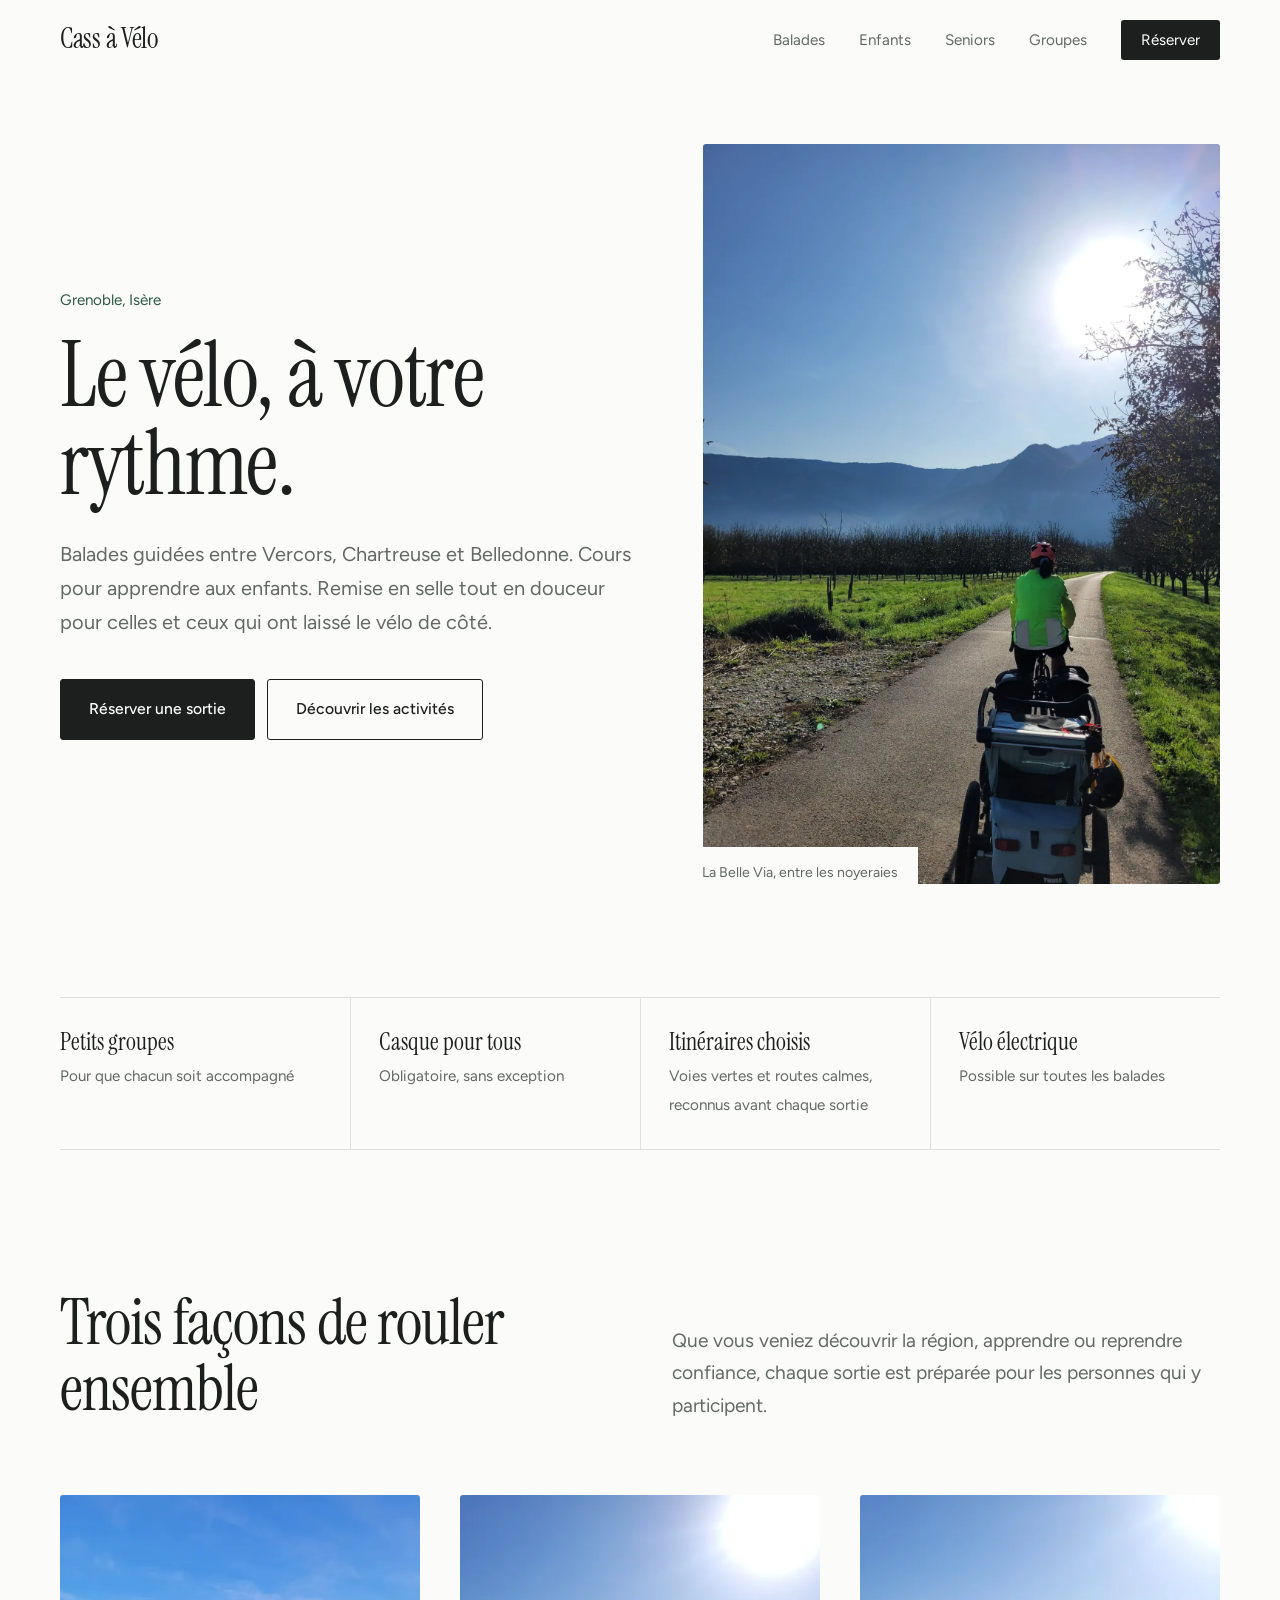
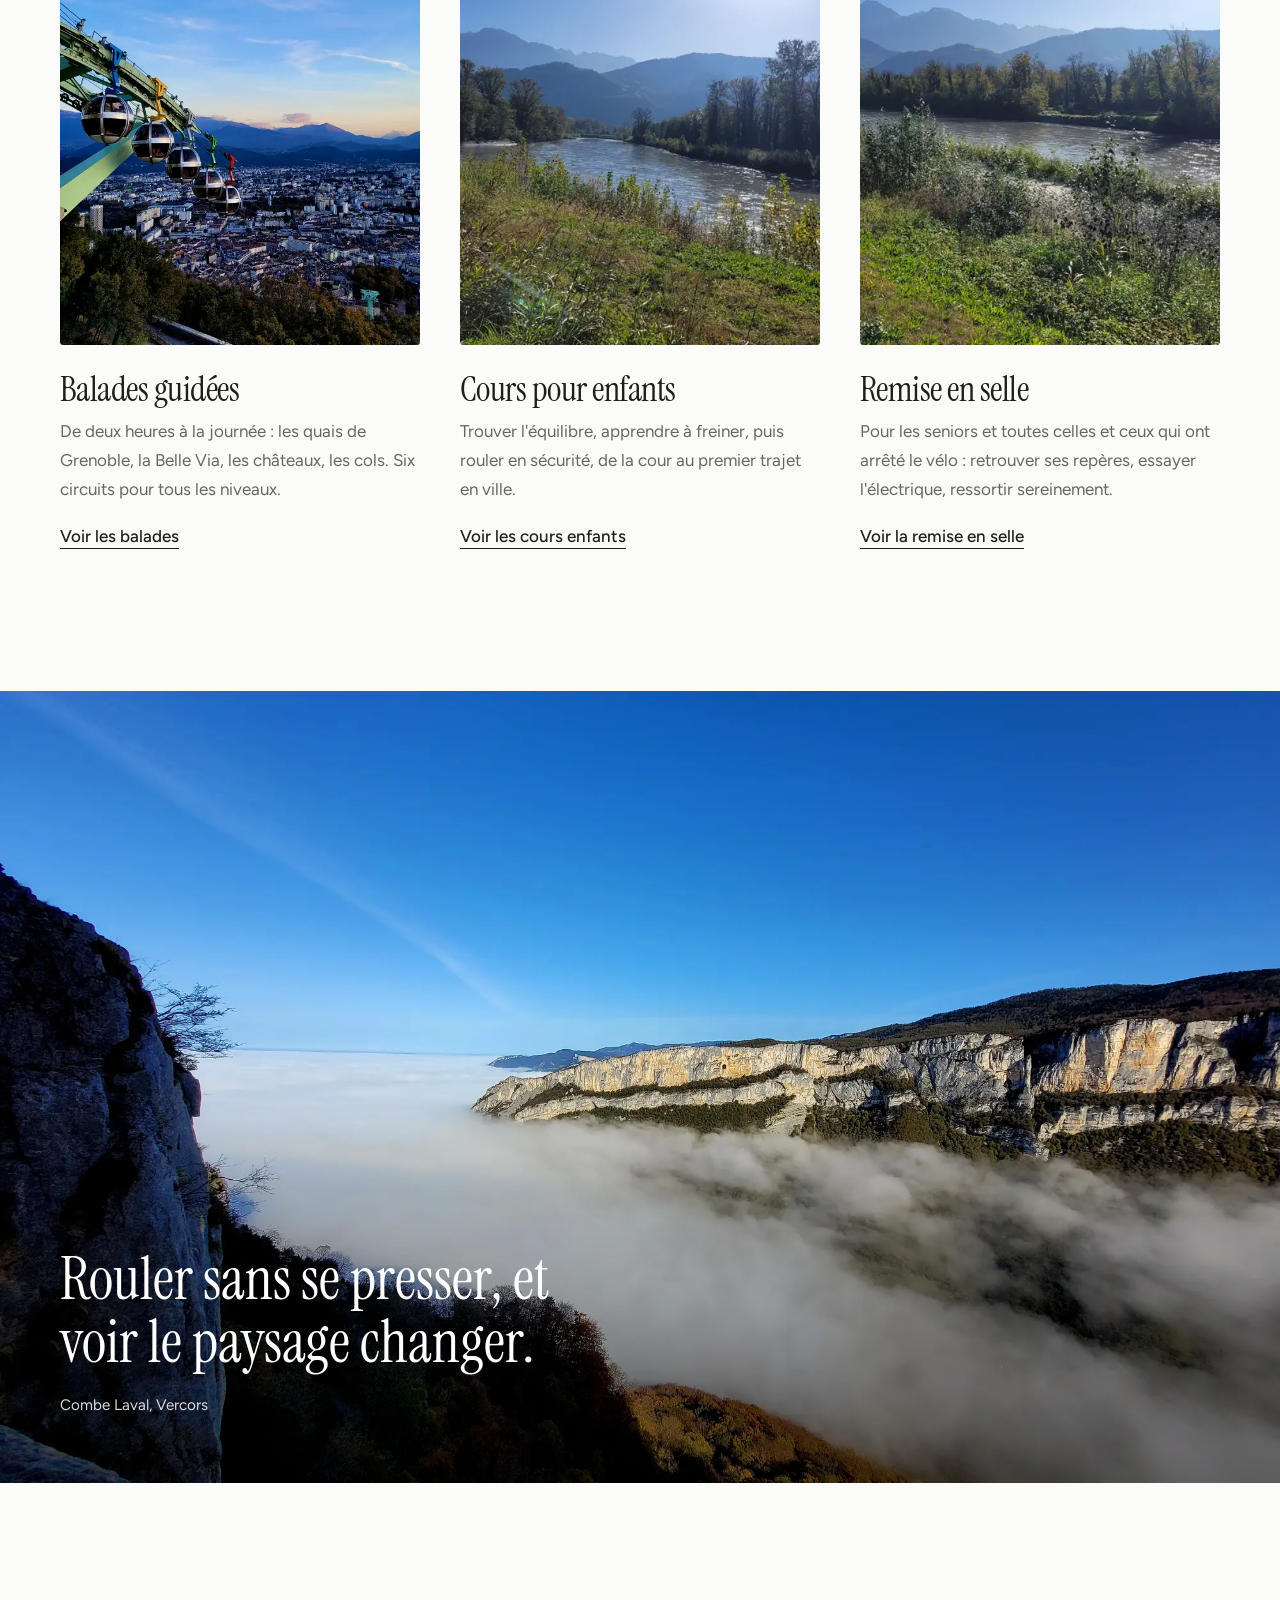
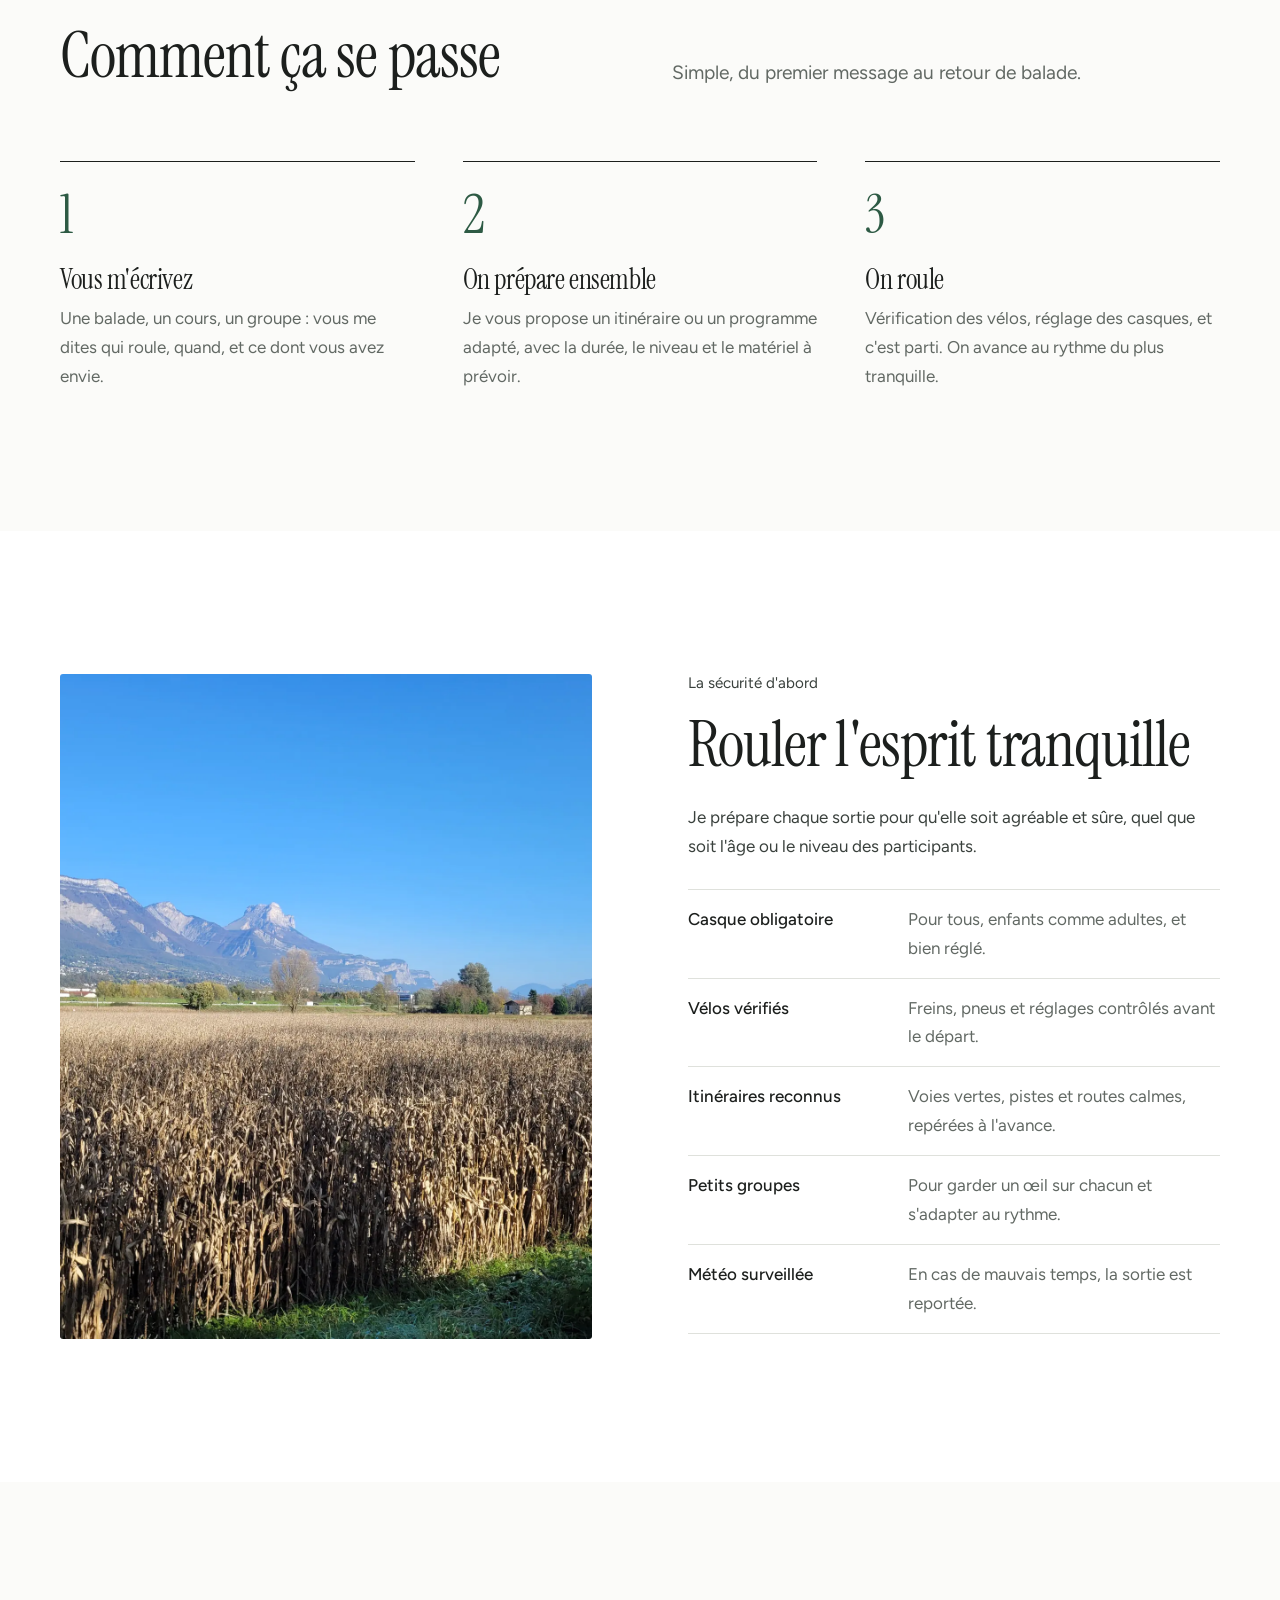
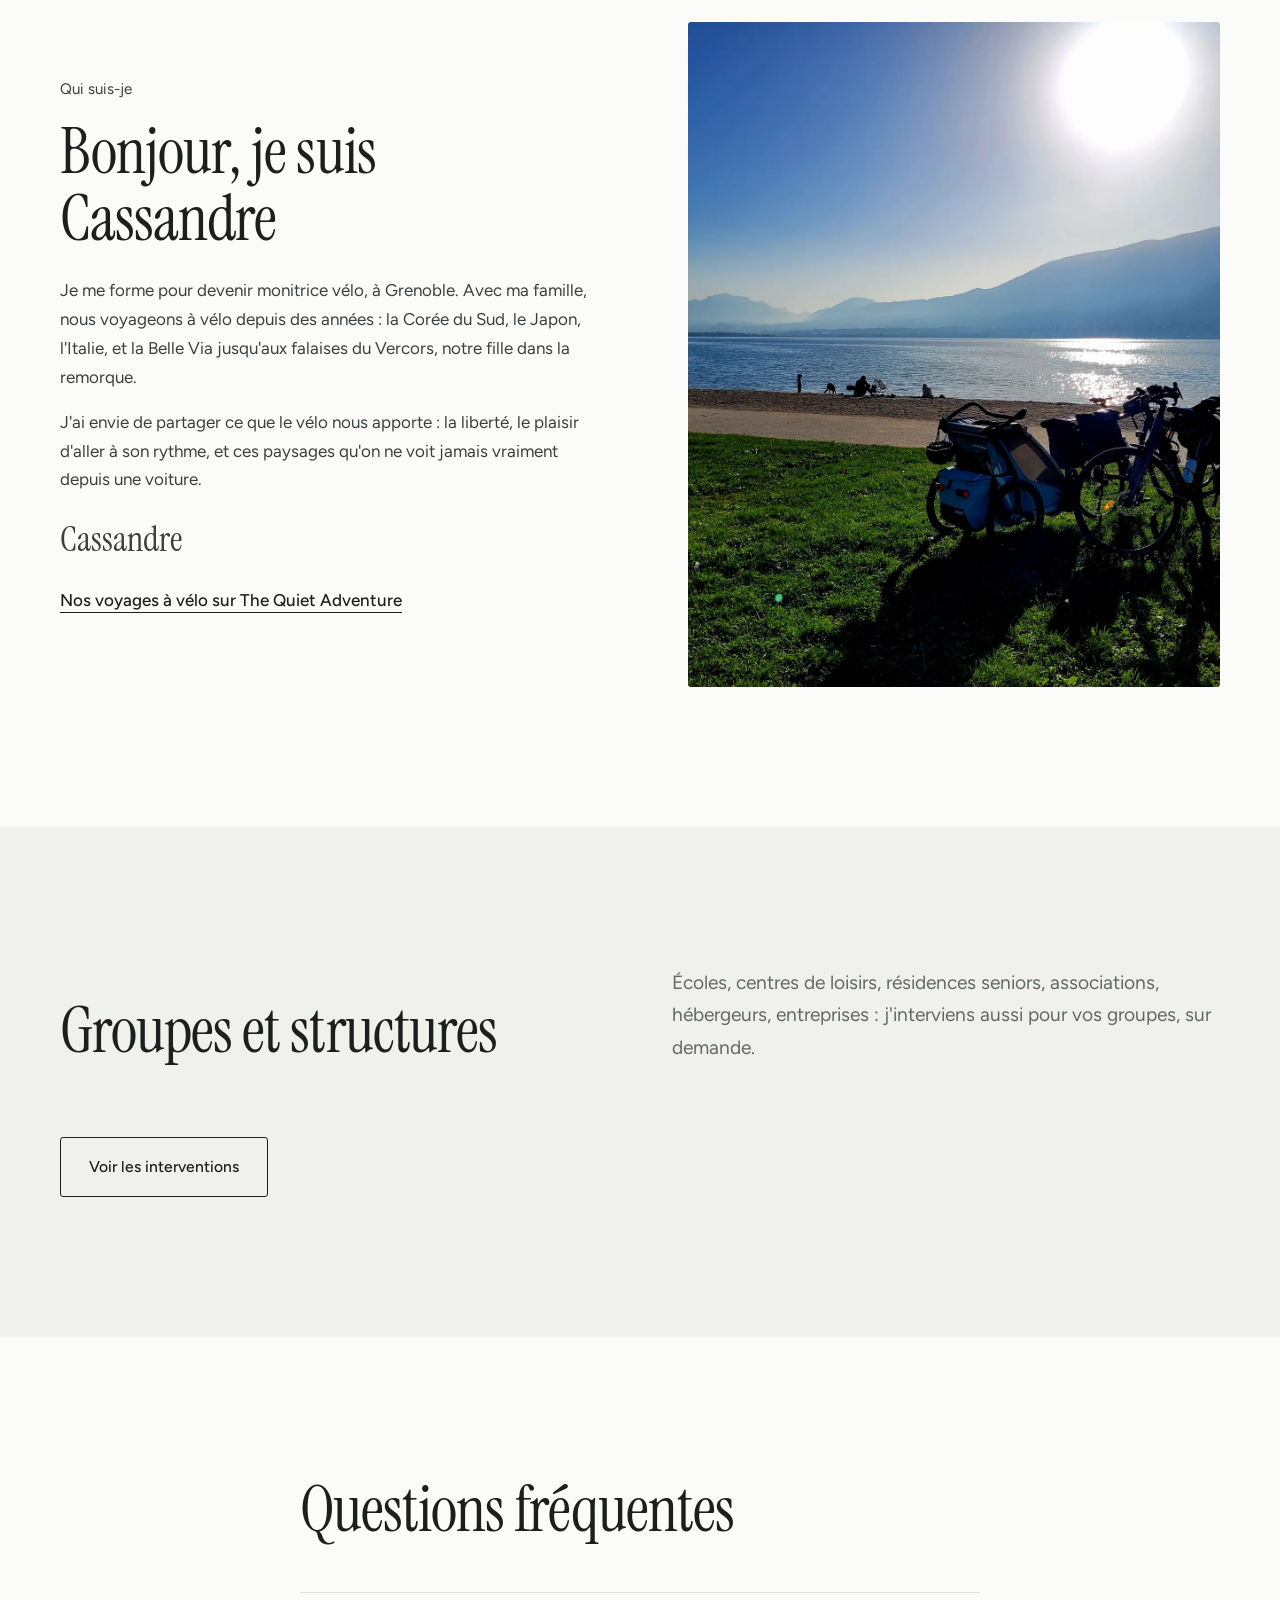
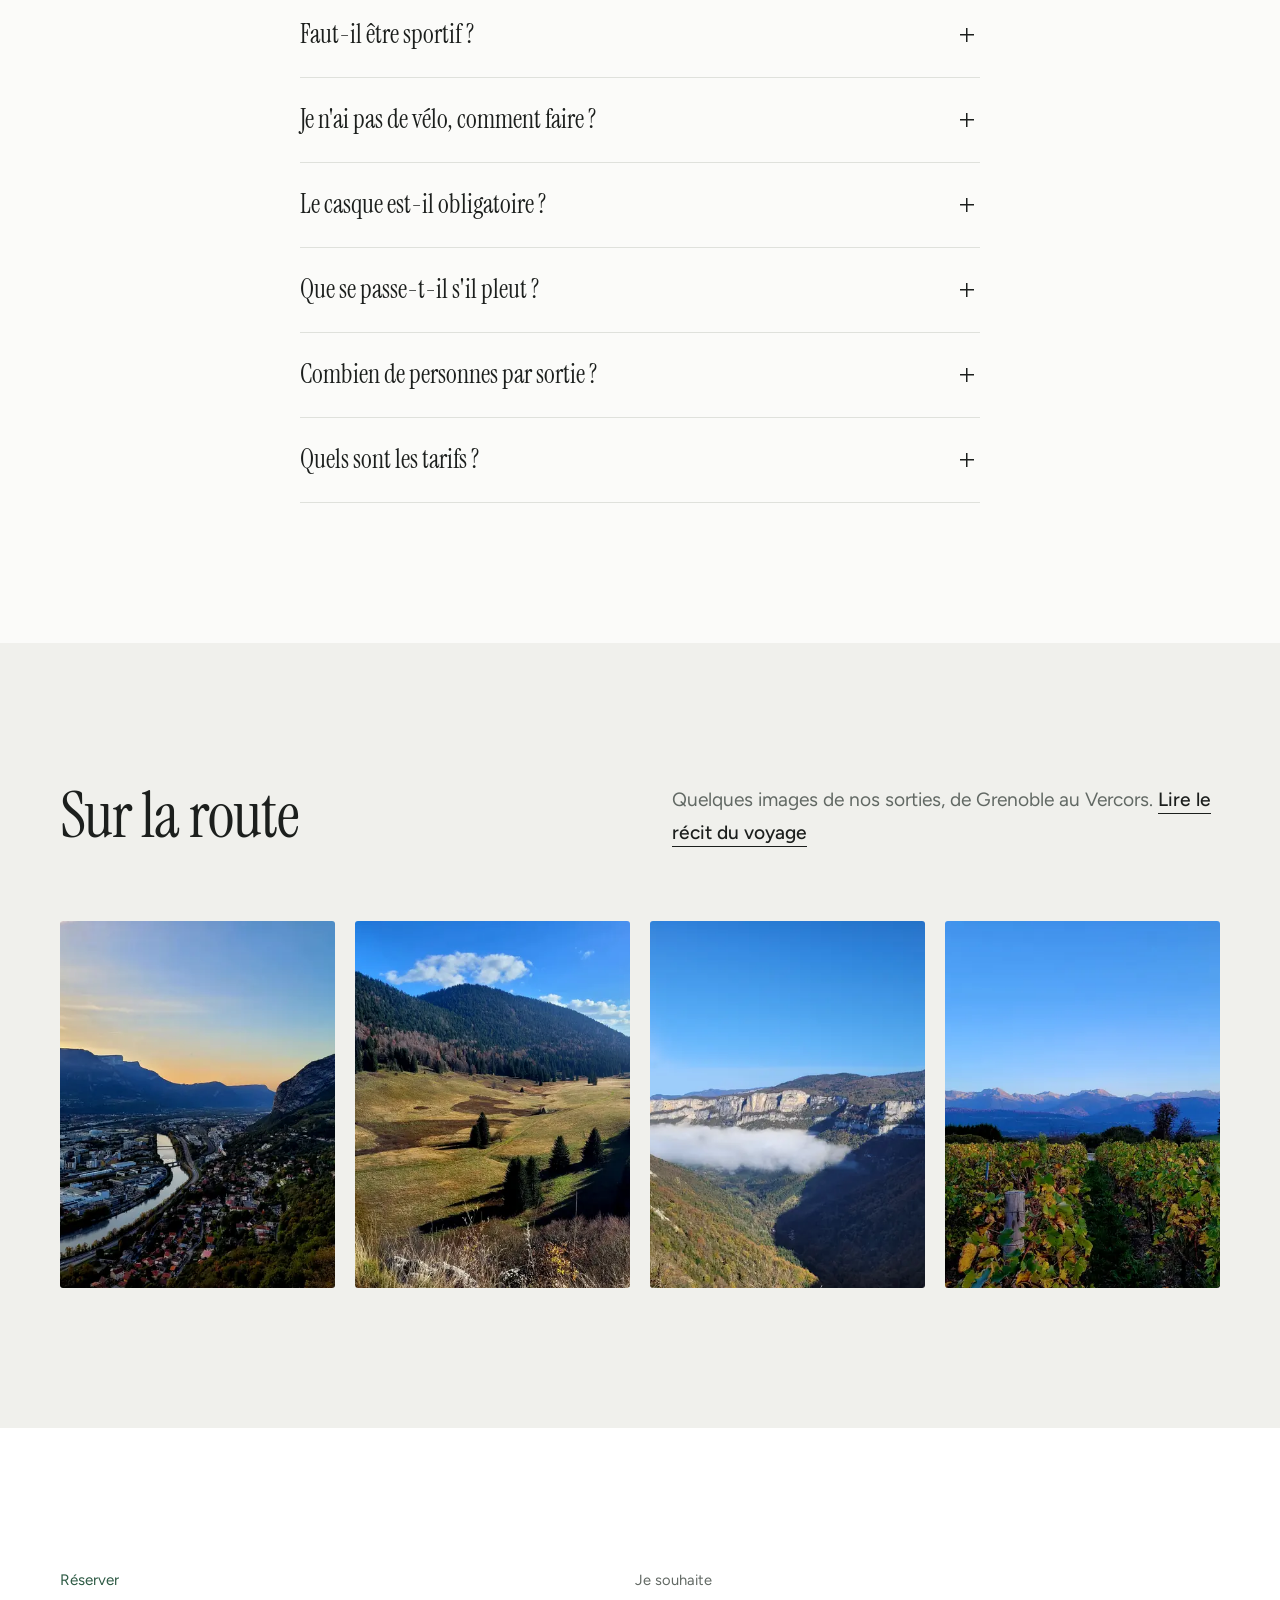
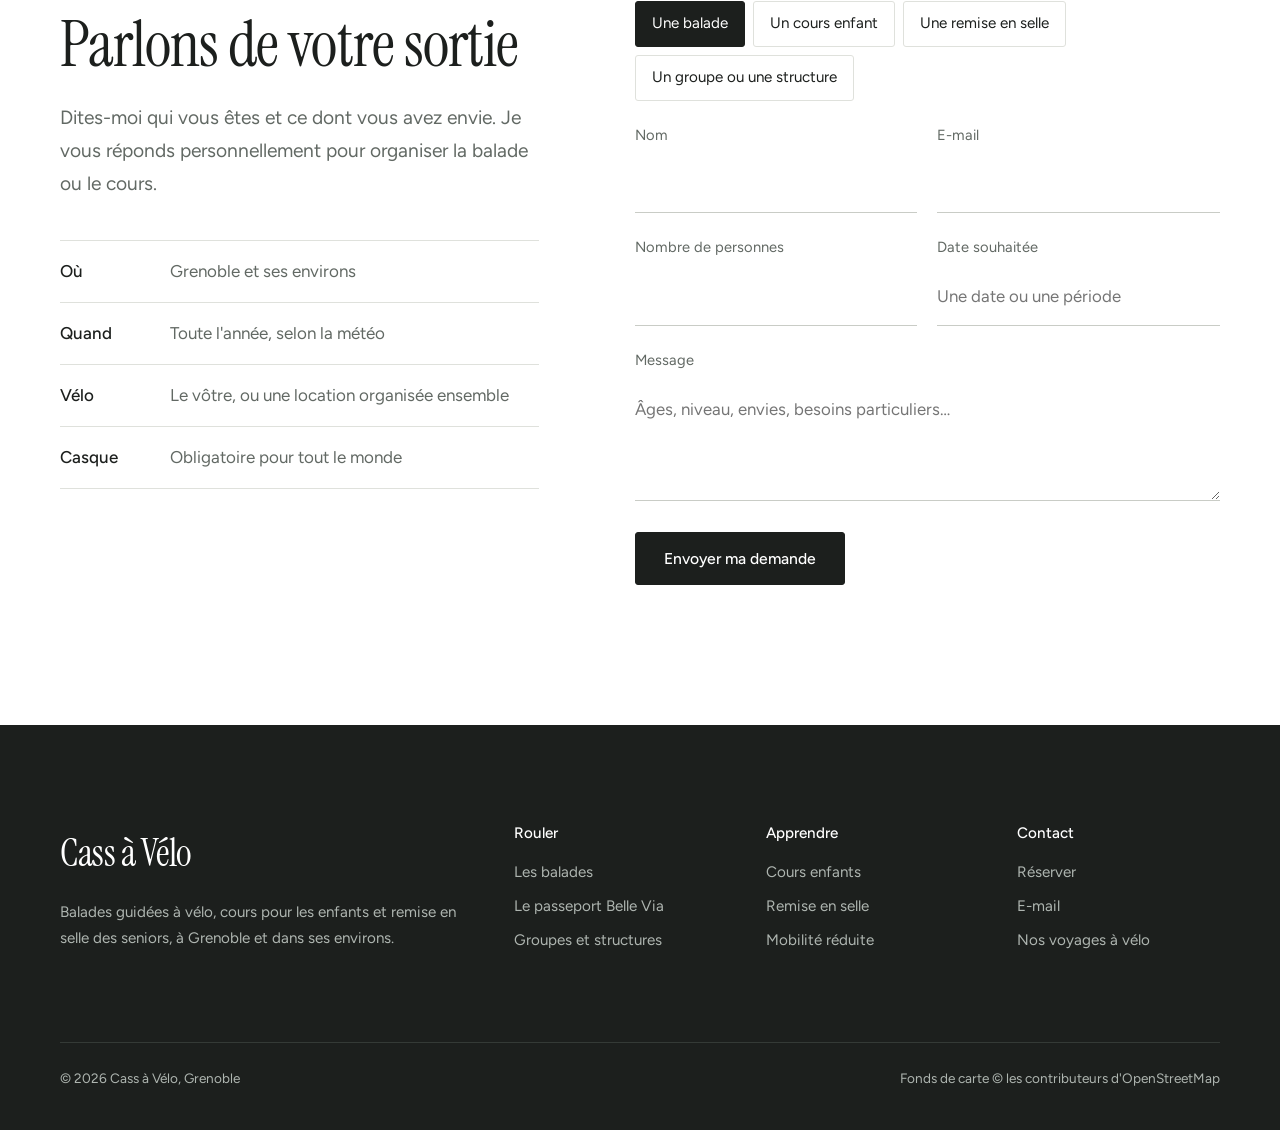
==== commit 59485d7c: "Cartes : fonds OpenStreetMap en niveaux de gris (CARTO exige désormais une clé) Co-Authored-By: Clau" ====
--- a/index.html
+++ b/index.html
@@ -155,7 +155,7 @@
   <div><strong>Rouler</strong><ul><li><a href="balades.html">Les balades</a></li><li><a href="passeport.html">Le passeport Belle Via</a></li><li><a href="groupes.html">Groupes et structures</a></li></ul></div>
   <div><strong>Apprendre</strong><ul><li><a href="enfants.html">Cours enfants</a></li><li><a href="seniors.html">Remise en selle</a></li><li><a href="seniors.html#mobilite">Mobilité réduite</a></li></ul></div>
   <div><strong>Contact</strong><ul><li><a href="index.html#contact">Réserver</a></li><li><a class="lien-mail" href="#">E-mail</a></li><li><a href="https://thequietadventure.com/" target="_blank" rel="noopener">Nos voyages à vélo</a></li></ul></div>
-  <p class="bas"><span>© <span class="annee"></span> Cass à Vélo, Grenoble</span><span>Fonds de carte © OpenStreetMap, CARTO</span></p>
+  <p class="bas"><span>© <span class="annee"></span> Cass à Vélo, Grenoble</span><span>Fonds de carte © les contributeurs d'OpenStreetMap</span></p>
 </div></footer>
 <script src="donnees.js"></script>
 <script src="site.js"></script>
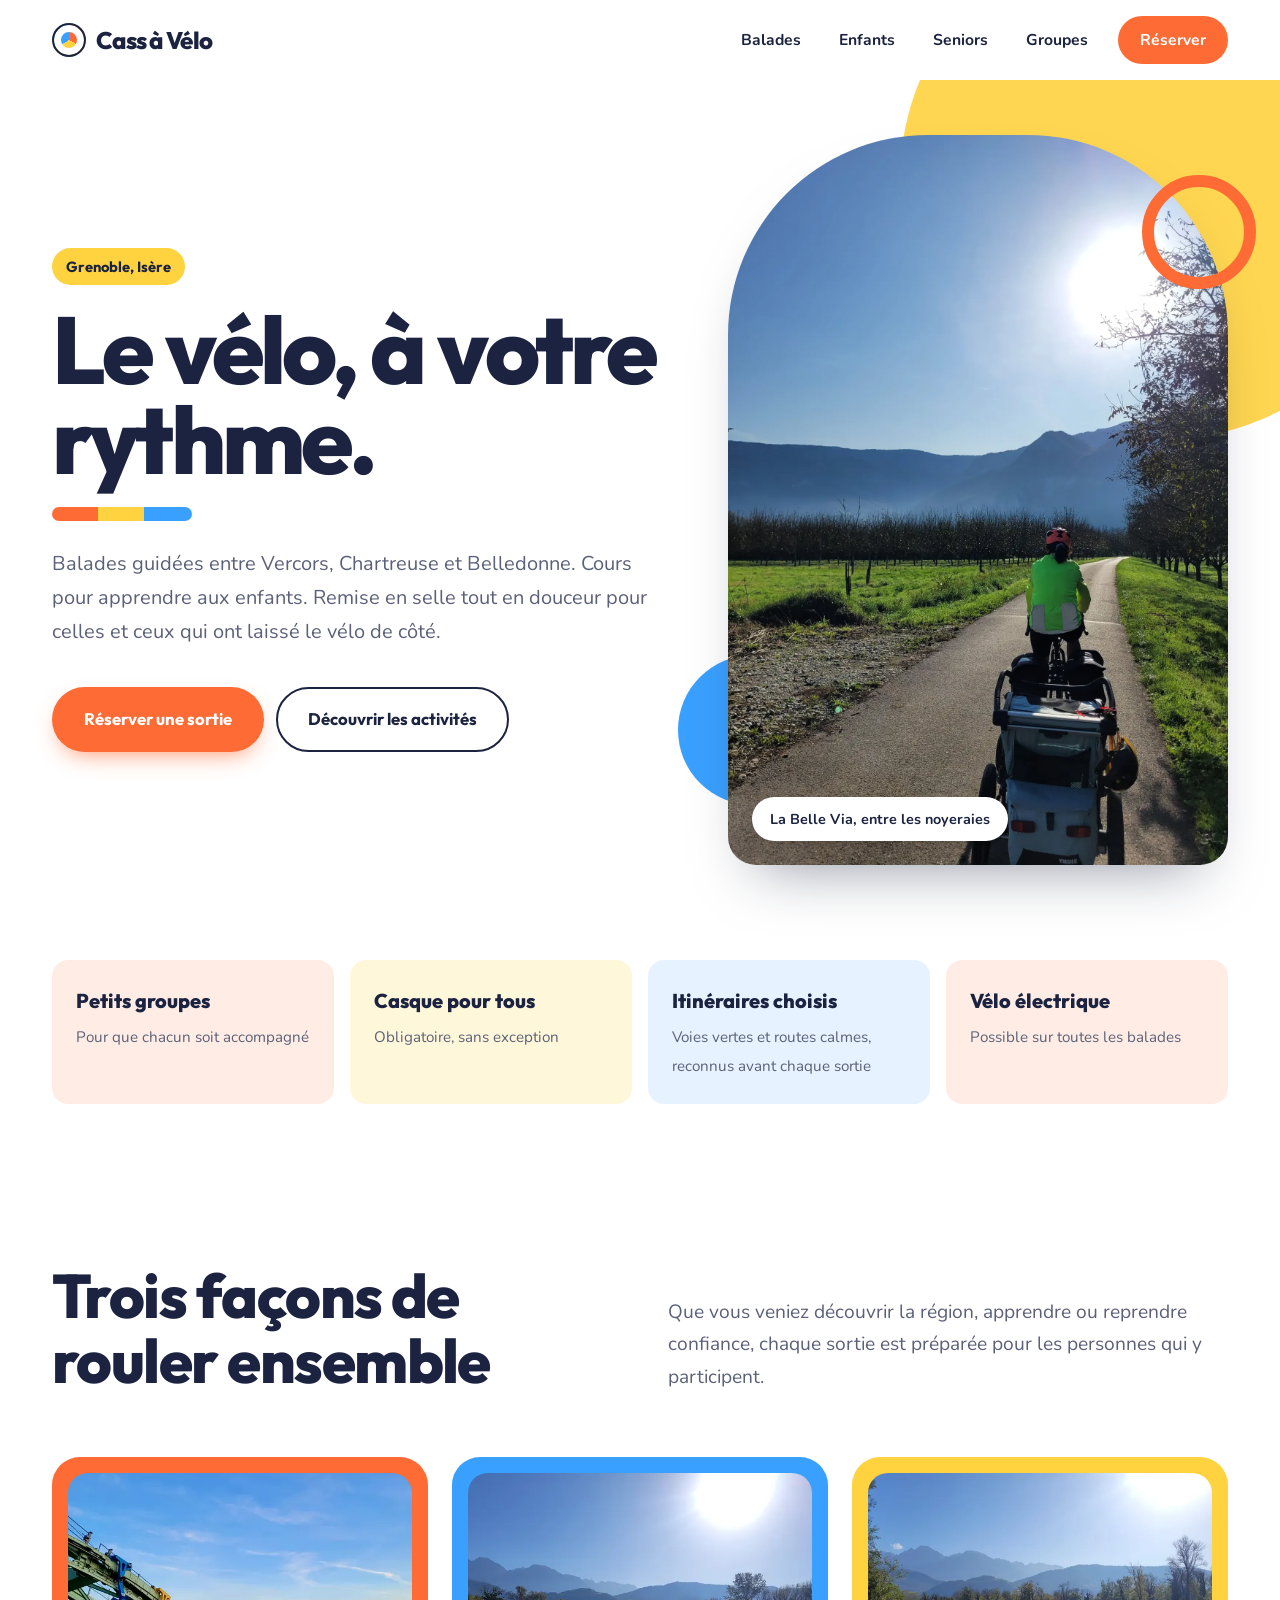
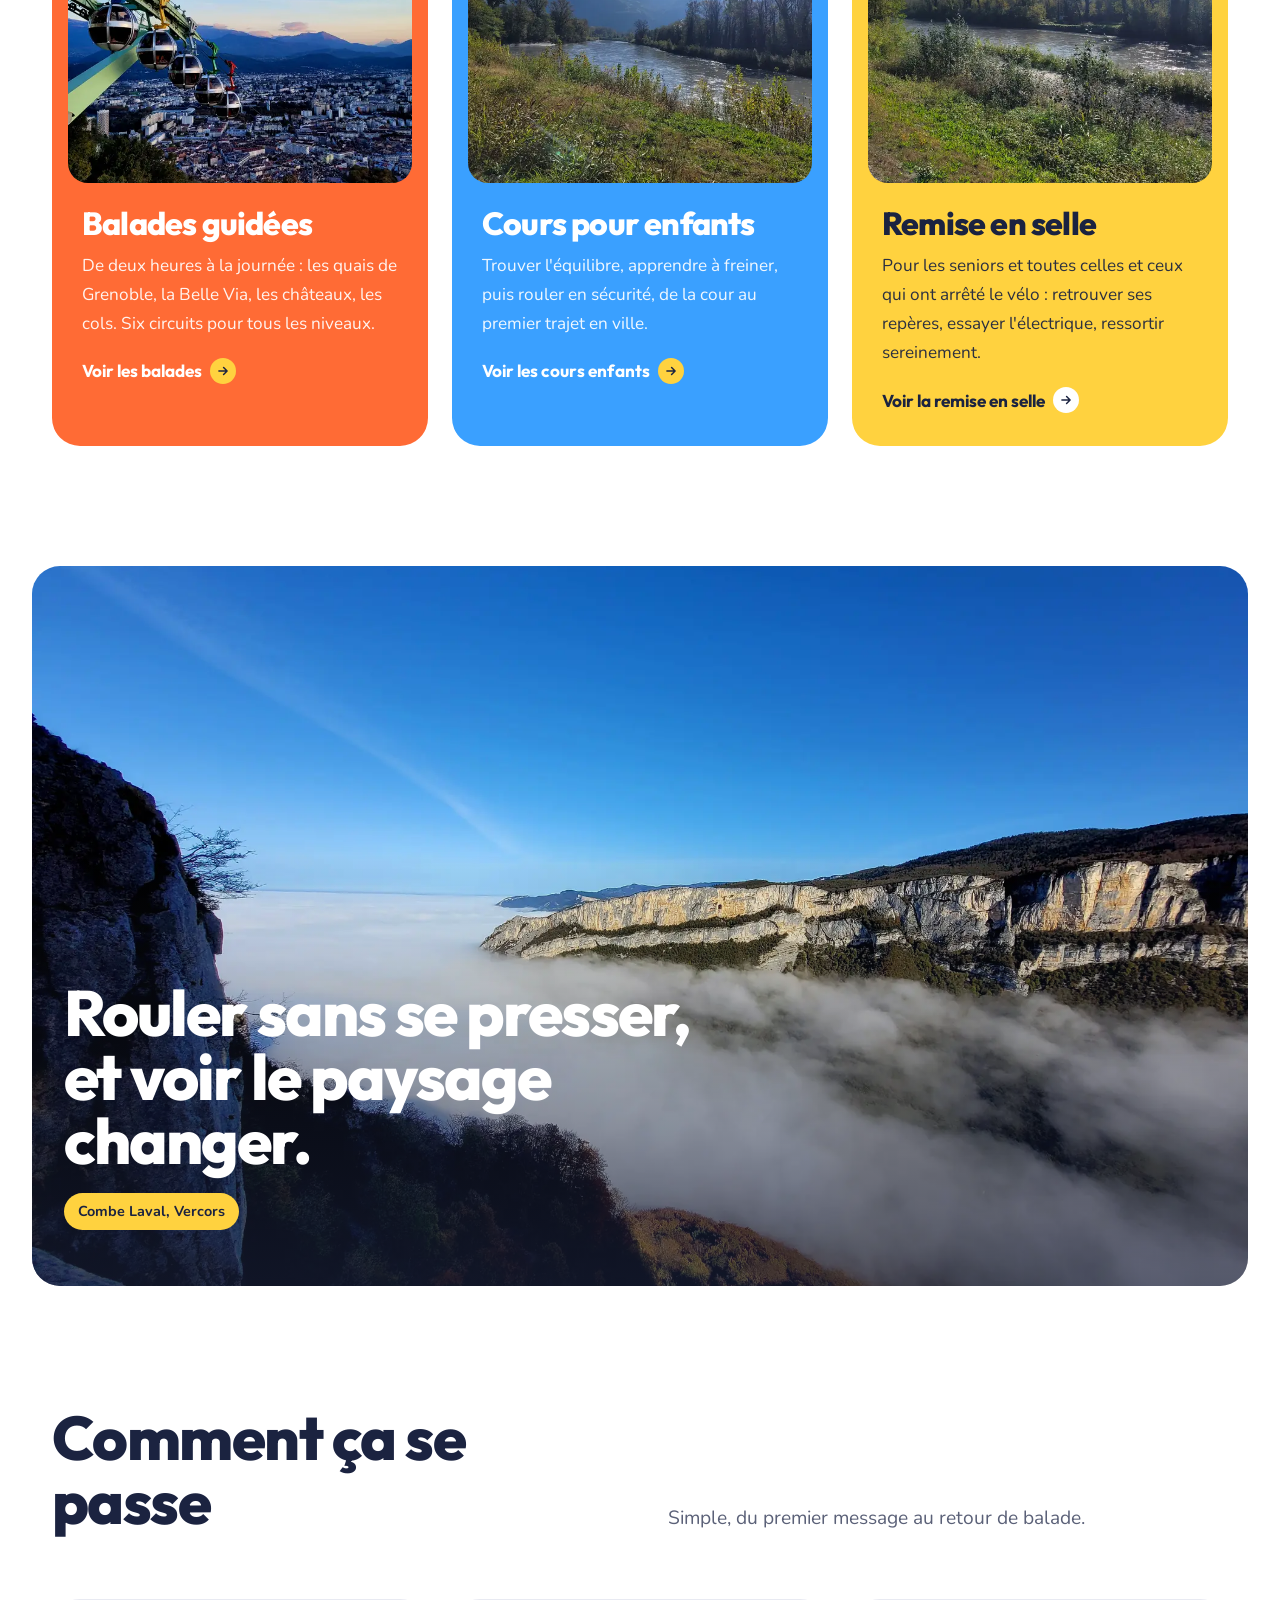
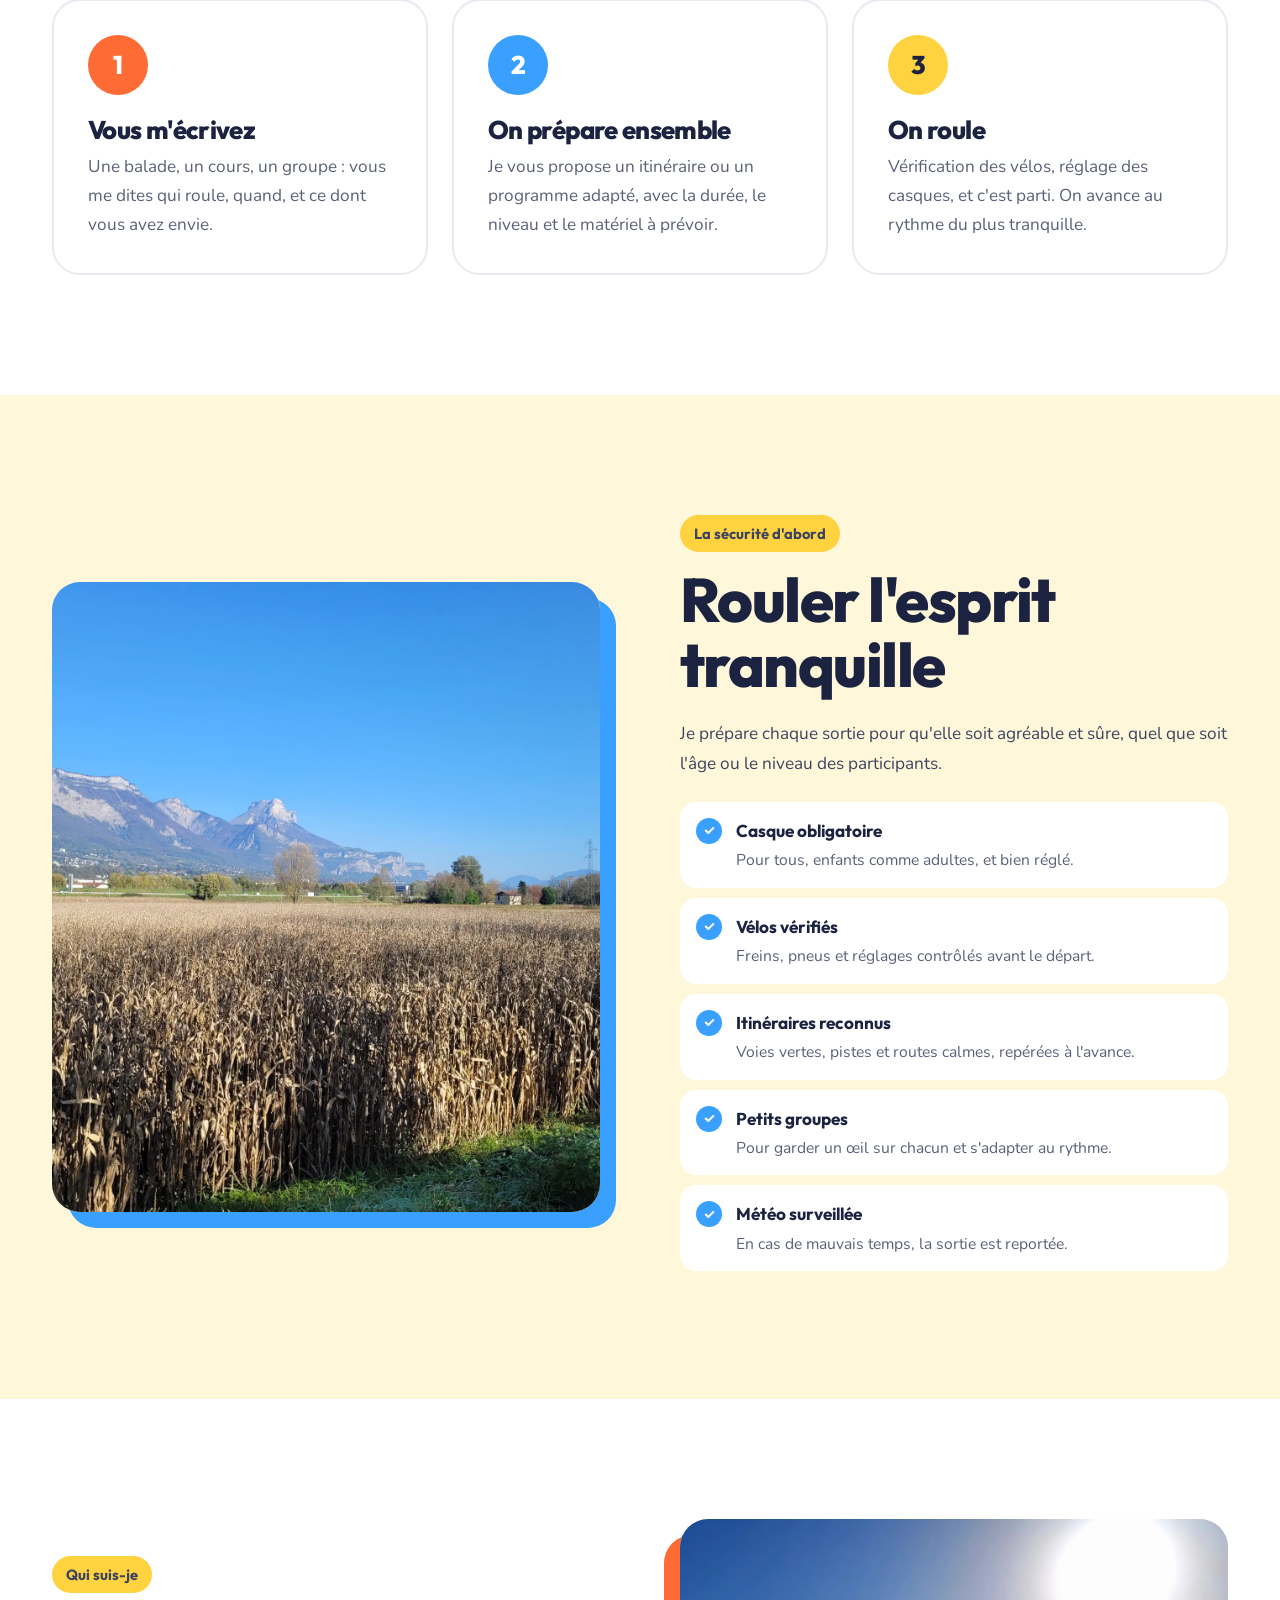
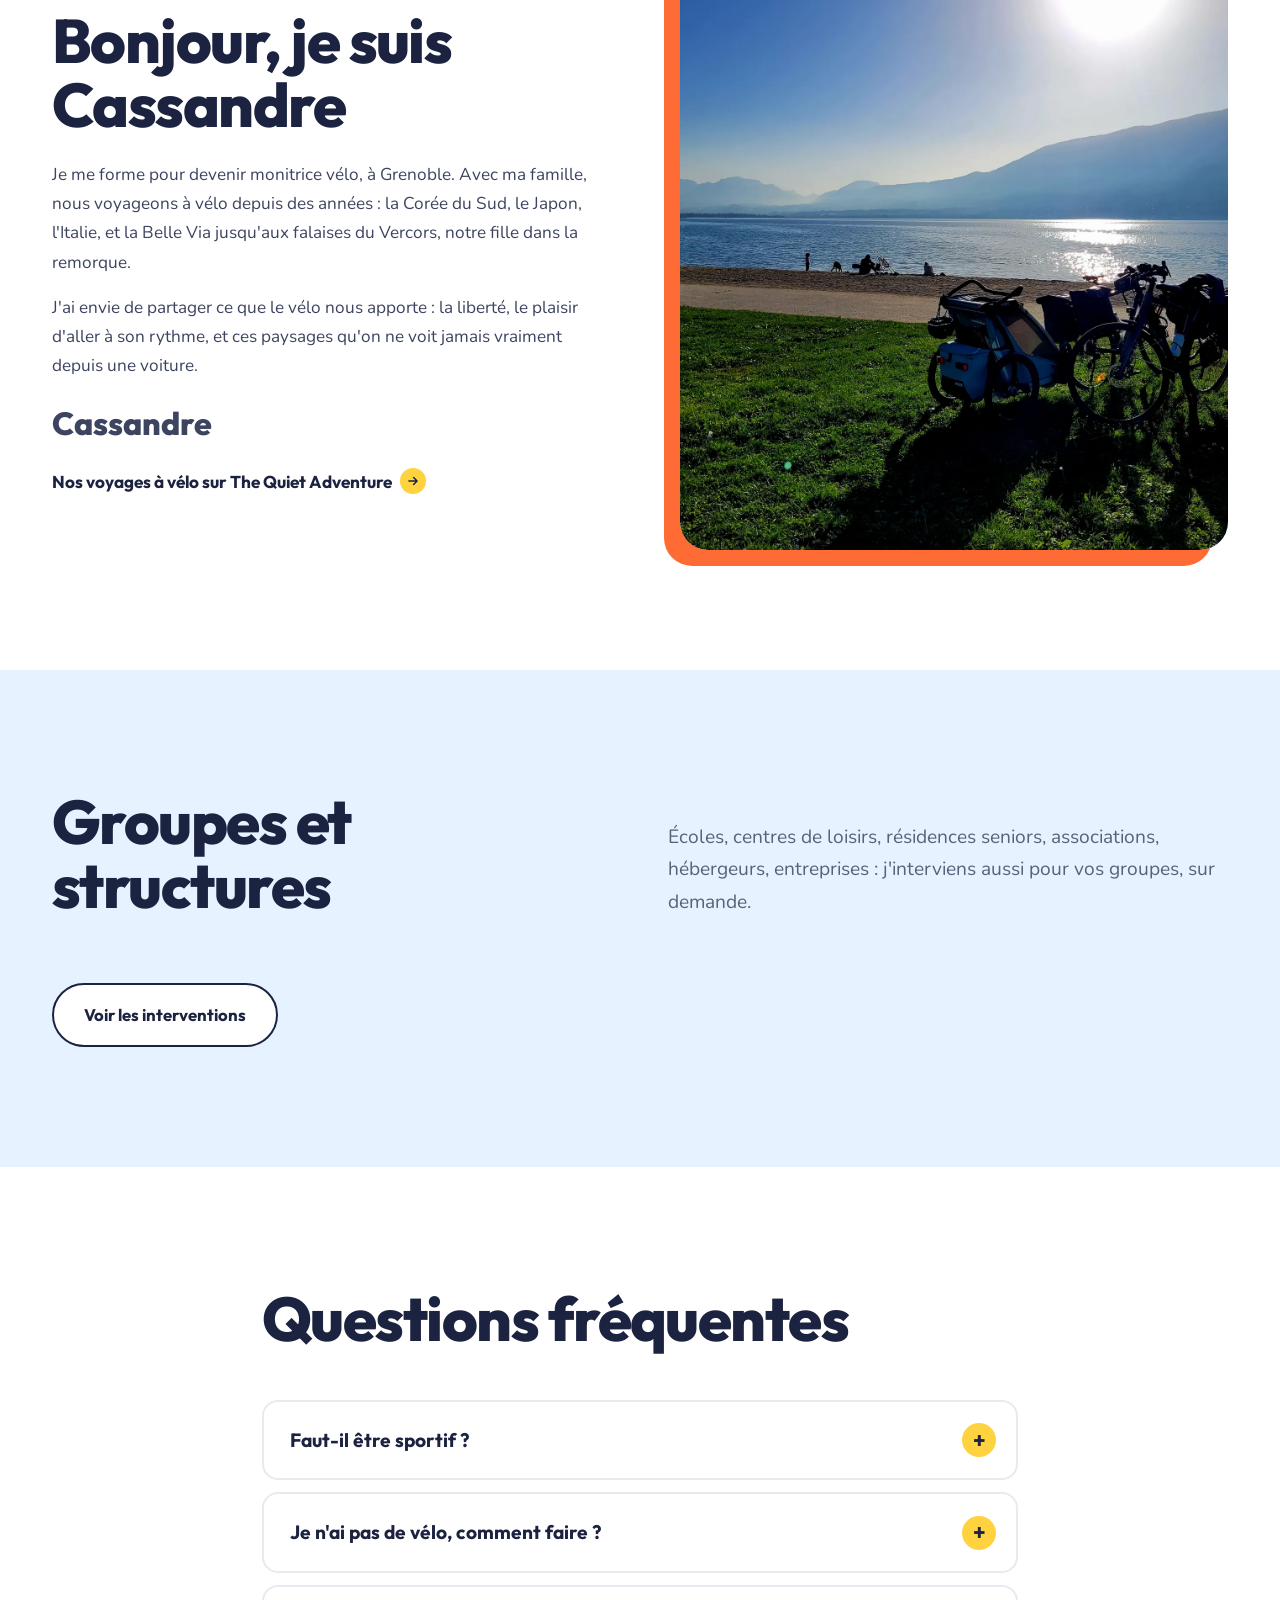
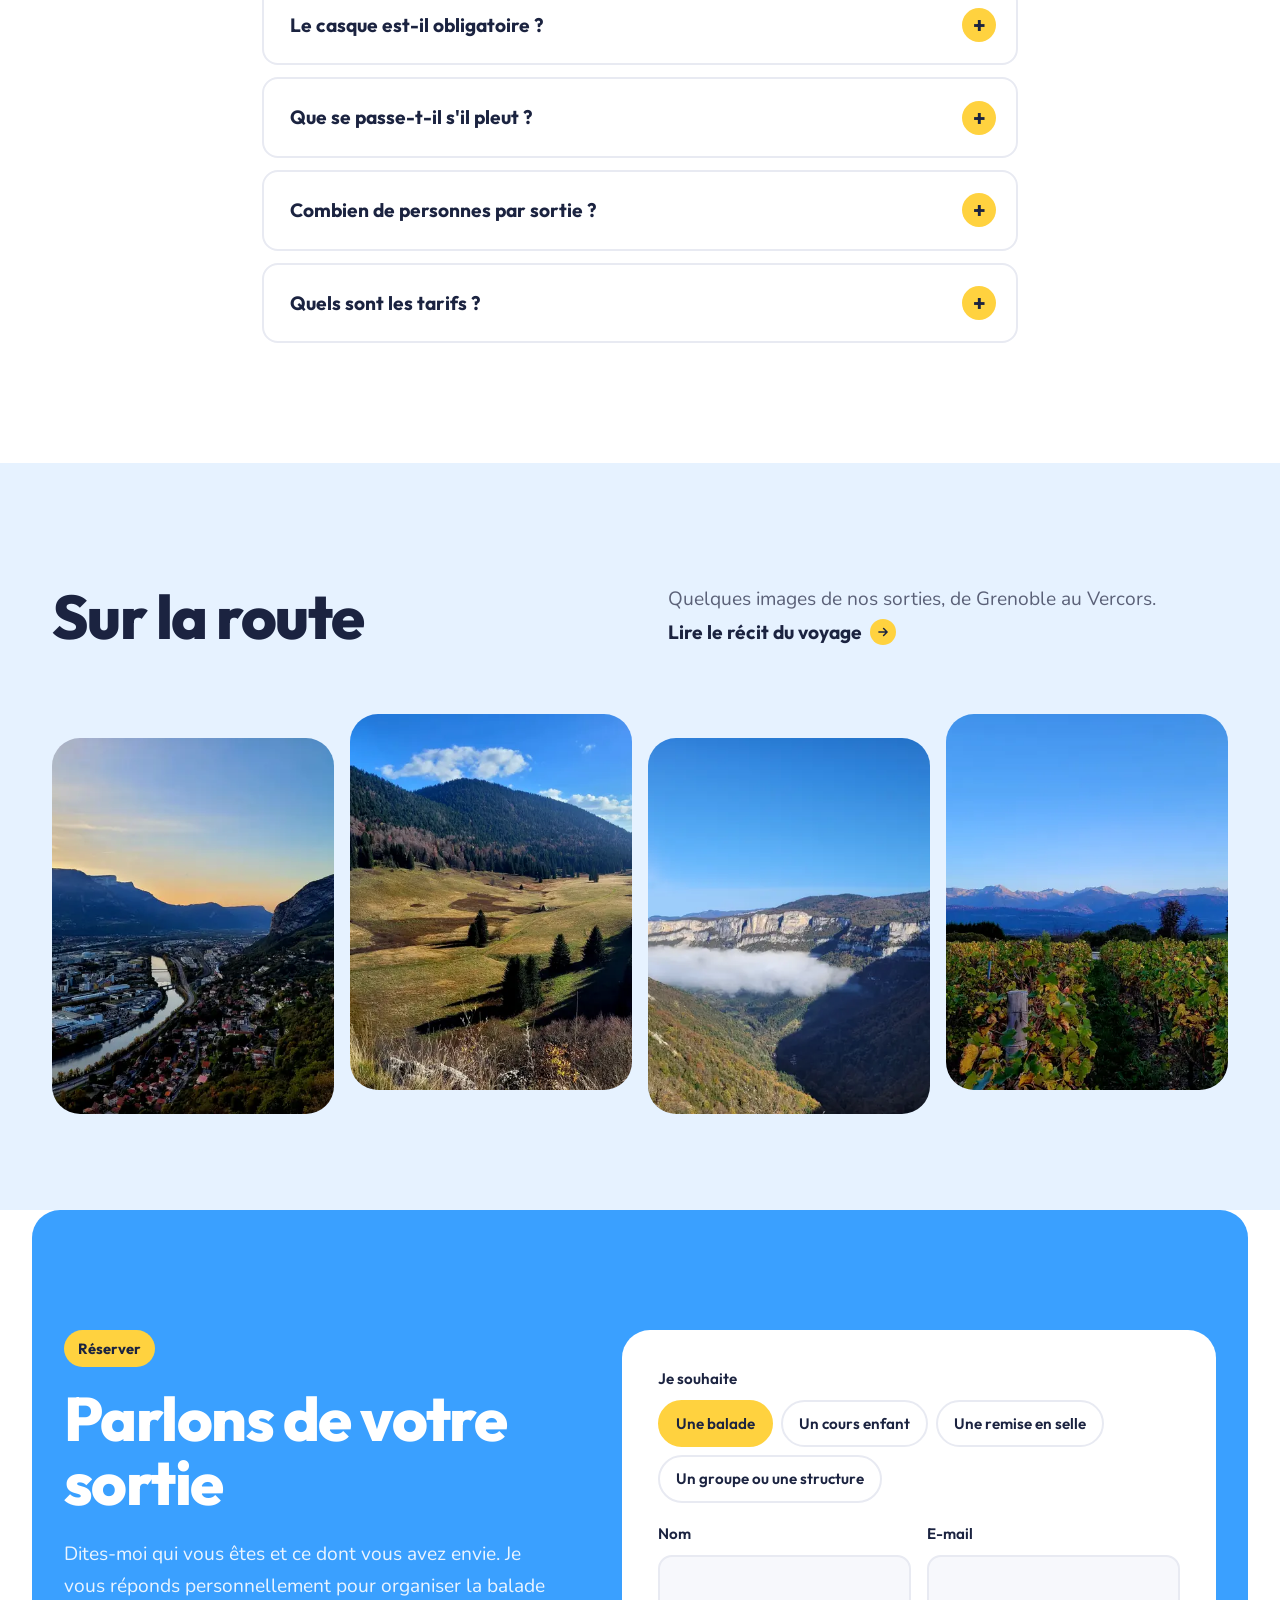
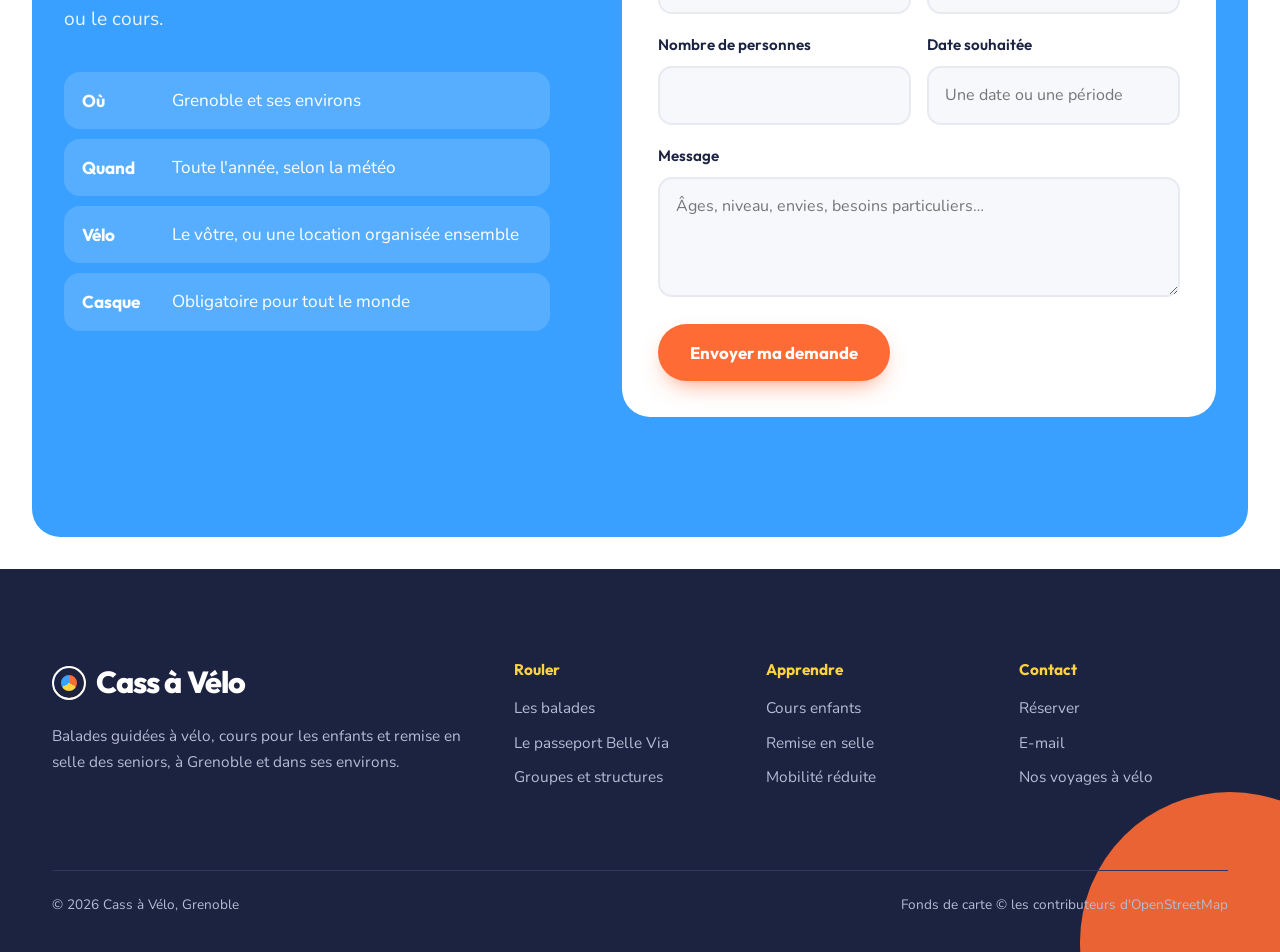
==== commit 3c66c897: "Style pop et joyeux : orange, bleu ciel, jaune, typos rondes, formes arrondies Co-Authored-By: Claud" ====
--- a/index.html
+++ b/index.html
@@ -13,11 +13,11 @@
 <meta property="og:url" content="https://splintersteph.github.io/cass-velo/">
 <meta property="og:image" content="https://splintersteph.github.io/cass-velo/img/bv-113.webp">
 <meta name="twitter:card" content="summary_large_image">
-<meta name="theme-color" content="#fbfbf9">
+<meta name="theme-color" content="#FF6B35">
 <link rel="icon" href="data:image/svg+xml,%3Csvg xmlns='http://www.w3.org/2000/svg' viewBox='0 0 32 32'%3E%3Crect width='32' height='32' rx='4' fill='%231c1f1d'/%3E%3Ctext x='16' y='23' font-family='Georgia' font-size='20' fill='white' text-anchor='middle'%3EC%3C/text%3E%3C/svg%3E">
 <link rel="preconnect" href="https://fonts.googleapis.com">
 <link rel="preconnect" href="https://fonts.gstatic.com" crossorigin>
-<link href="https://fonts.googleapis.com/css2?family=Figtree:wght@400;500;600&family=Instrument+Serif:ital@0;1&display=swap" rel="stylesheet">
+<link href="https://fonts.googleapis.com/css2?family=Outfit:wght@500;600;700;800&family=Nunito:wght@400;600;700&display=swap" rel="stylesheet">
 <link rel="stylesheet" href="style.css">
 <script type="application/ld+json">{"@context": "https://schema.org", "@type": "SportsActivityLocation", "name": "Cass à Vélo", "url": "https://splintersteph.github.io/cass-velo/", "image": "https://splintersteph.github.io/cass-velo/img/bv-113.webp", "description": "Balades guidées à vélo autour de Grenoble, cours de vélo pour enfants et remise en selle des seniors.", "areaServed": {"@type": "City", "name": "Grenoble"}, "address": {"@type": "PostalAddress", "addressLocality": "Grenoble", "addressCountry": "FR"}}</script>
 </head>
--- a/style.css
+++ b/style.css
@@ -1,305 +1,361 @@
-/* Cass à Vélo — sobre, éditorial */
+/* Cass à Vélo — pop et joyeux */
 :root{
-  --fond:#fbfbf9;
+  --orange:#FF6B35;
+  --bleu:#3AA0FF;
+  --jaune:#FFD23F;
+  --encre:#1B2340;
+  --gris:#5B6178;
   --blanc:#ffffff;
-  --pierre:#f0f0ec;
-  --encre:#1c1f1d;
-  --gris:#626964;
-  --trait:#dfe1dc;
-  --vert:#2d5a44;
-  --vert-pale:#e8efea;
-  --titre:"Instrument Serif",Georgia,serif;
-  --corps:"Figtree",system-ui,sans-serif;
-  --r:3px;
+  --fond:#ffffff;
+  --orange-pale:#FFEDE5;
+  --bleu-pale:#E6F2FF;
+  --jaune-pale:#FFF7DA;
+  --trait:#E8EAF2;
+  --titre:"Outfit",system-ui,sans-serif;
+  --corps:"Nunito",system-ui,sans-serif;
+  --r:28px;
+  --r-petit:16px;
 }
 *{box-sizing:border-box;margin:0;padding:0}
 html{scroll-behavior:smooth}
 @media (prefers-reduced-motion:reduce){html{scroll-behavior:auto}*{transition:none!important;animation:none!important}}
-body{font-family:var(--corps);font-size:1.0625rem;line-height:1.7;color:var(--encre);background:var(--fond);-webkit-font-smoothing:antialiased;text-rendering:optimizeLegibility}
+body{font-family:var(--corps);font-size:1.075rem;line-height:1.7;color:var(--encre);background:var(--fond);-webkit-font-smoothing:antialiased;overflow-x:hidden}
 img{display:block;max-width:100%}
 a{color:inherit}
-:focus-visible{outline:2px solid var(--vert);outline-offset:3px}
-h1,h2,h3{font-family:var(--titre);font-weight:400;line-height:1.04;letter-spacing:-.015em}
-em{font-style:italic}
-.wrap{max-width:1240px;margin:0 auto;padding:0 40px}
-.etroit{max-width:760px}
+:focus-visible{outline:3px solid var(--bleu);outline-offset:3px;border-radius:6px}
+h1,h2,h3{font-family:var(--titre);font-weight:800;line-height:1.05;letter-spacing:-.025em}
+em{font-style:normal}
+.wrap{max-width:1240px;margin:0 auto;padding:0 32px}
+.etroit{max-width:820px}
 .mesure{max-width:60ch}
 
 /* ---------- En-tête ---------- */
-.tete{position:sticky;top:0;z-index:50;background:rgba(251,251,249,.92);backdrop-filter:saturate(1.4) blur(12px);border-bottom:1px solid transparent;transition:border-color .3s}
-.tete.defile{border-bottom-color:var(--trait)}
-.tete .wrap{display:flex;align-items:center;justify-content:space-between;height:78px}
-.marque{font-family:var(--titre);font-size:1.75rem;text-decoration:none;letter-spacing:-.01em}
-.menu{display:flex;gap:34px;list-style:none;align-items:center}
-.menu a{text-decoration:none;font-size:.95rem;color:var(--gris);transition:color .2s}
-.menu a:hover,.menu a[aria-current=page]{color:var(--encre)}
-.menu li:last-child a{color:var(--blanc);background:var(--encre);padding:11px 20px;border-radius:var(--r)}
-.menu li:last-child a:hover{background:var(--vert)}
+.tete{position:sticky;top:0;z-index:50;background:rgba(255,255,255,.9);backdrop-filter:blur(14px);transition:box-shadow .3s}
+.tete.defile{box-shadow:0 6px 24px -12px rgba(27,35,64,.18)}
+.tete .wrap{display:flex;align-items:center;justify-content:space-between;height:80px}
+.marque{font-family:var(--titre);font-weight:800;font-size:1.5rem;text-decoration:none;display:flex;align-items:center;gap:10px;letter-spacing:-.03em}
+.marque::before{content:"";width:30px;height:30px;border-radius:50%;background:conic-gradient(var(--orange) 0 33%,var(--jaune) 0 66%,var(--bleu) 0);box-shadow:inset 0 0 0 7px #fff;border:2px solid var(--encre)}
+.menu{display:flex;gap:6px;list-style:none;align-items:center}
+.menu a{display:block;text-decoration:none;font-weight:700;font-size:.98rem;padding:9px 16px;border-radius:999px;transition:background .2s}
+.menu a:hover{background:var(--bleu-pale)}
+.menu a[aria-current=page]{background:var(--jaune)}
+.menu li:last-child a{background:var(--orange);color:#fff;margin-left:8px;padding:11px 22px}
+.menu li:last-child a:hover{background:#ff5a1f}
 .burger{display:none;background:none;border:0;cursor:pointer;padding:6px;color:var(--encre)}
-.burger svg{width:26px;height:26px}
-
-/* ---------- Boutons et liens ---------- */
-.btn{display:inline-block;padding:16px 28px;border-radius:var(--r);font-weight:500;font-size:.98rem;text-decoration:none;border:1px solid var(--encre);cursor:pointer;font-family:var(--corps);transition:background .2s,color .2s,border-color .2s}
-.btn-plein{background:var(--encre);color:var(--blanc)}
-.btn-plein:hover{background:var(--vert);border-color:var(--vert)}
-.btn-ligne{background:transparent;color:var(--encre)}
-.btn-ligne:hover{background:var(--encre);color:var(--blanc)}
+.burger svg{width:28px;height:28px}
+
+/* ---------- Boutons ---------- */
+.btn{display:inline-block;padding:16px 30px;border-radius:999px;font-family:var(--titre);font-weight:700;font-size:1.05rem;text-decoration:none;border:2.5px solid transparent;cursor:pointer;transition:transform .2s,box-shadow .2s,background .2s}
+.btn:hover{transform:translateY(-2px)}
+.btn-plein{background:var(--orange);color:#fff;box-shadow:0 10px 24px -10px rgba(255,107,53,.8)}
+.btn-ligne{border-color:var(--encre);color:var(--encre);background:#fff}
+.btn-ligne:hover{background:var(--jaune)}
 .actions{display:flex;flex-wrap:wrap;gap:12px}
-.lien{color:var(--encre);font-weight:500;text-decoration:none;background:linear-gradient(currentColor,currentColor) 0 100%/100% 1px no-repeat;padding-bottom:3px;transition:background-size .3s}
-.lien:hover{background-size:0 1px;background-position:100% 100%}
+.lien{font-family:var(--titre);font-weight:700;color:var(--encre);text-decoration:none;display:inline-flex;align-items:center;gap:8px}
+.lien::after{content:"";width:26px;height:26px;border-radius:50%;background:var(--jaune) url("data:image/svg+xml,%3Csvg xmlns='http://www.w3.org/2000/svg' viewBox='0 0 24 24' fill='none' stroke='%231B2340' stroke-width='2.6' stroke-linecap='round' stroke-linejoin='round'%3E%3Cpath d='M5 12h13M13 6l6 6-6 6'/%3E%3C/svg%3E") center/14px no-repeat;transition:transform .2s}
+.lien:hover::after{transform:translateX(4px)}
 
 /* ---------- Sections ---------- */
-.section{padding:140px 0}
-.section-pierre{background:var(--pierre)}
-.section-blanche{background:var(--blanc)}
-.surtitre{font-size:.95rem;color:var(--vert);margin-bottom:18px}
-.section h2{font-size:clamp(2.6rem,5vw,4.4rem);margin-bottom:24px}
-.chapeau{font-size:1.2rem;color:var(--gris);max-width:52ch}
-.tete-section{display:grid;grid-template-columns:1fr 1fr;gap:64px;align-items:end;margin-bottom:72px}
+.section{padding:120px 0;position:relative}
+.section-pierre{background:var(--bleu-pale)}
+.section-blanche{background:var(--jaune-pale)}
+.surtitre{display:inline-block;font-family:var(--titre);font-weight:700;font-size:.92rem;background:var(--jaune);padding:6px 14px;border-radius:999px;margin-bottom:20px}
+.section h2{font-size:clamp(2.4rem,4.8vw,4rem);margin-bottom:22px}
+.chapeau{font-size:1.2rem;color:var(--gris);max-width:54ch}
+.tete-section{display:grid;grid-template-columns:1fr 1fr;gap:56px;align-items:end;margin-bottom:64px}
 .tete-section h2{margin-bottom:0}
 
-/* ---------- Héros accueil ---------- */
-.heros{padding:48px 0 0}
-.heros-grille{display:grid;grid-template-columns:1.05fr .95fr;gap:72px;align-items:center;min-height:calc(100vh - 126px)}
-.heros h1{font-size:clamp(3.4rem,7vw,6.6rem);line-height:.98}
-.heros h1 em{color:var(--vert)}
-.heros .chapeau{margin:30px 0 40px;font-size:1.25rem}
-.heros-photo{position:relative;height:calc(100vh - 160px);min-height:560px;max-height:860px}
-.heros-photo img{width:100%;height:100%;object-fit:cover;border-radius:var(--r)}
-.heros-photo figcaption{position:absolute;left:-1px;bottom:-1px;background:var(--fond);padding:14px 20px 0 0;font-size:.88rem;color:var(--gris)}
-
-/* ---------- Bandeau de garanties ---------- */
-.garanties{display:grid;grid-template-columns:repeat(4,1fr);border-top:1px solid var(--trait);border-bottom:1px solid var(--trait);margin-top:96px}
-.garanties div{padding:30px 28px 30px 0}
-.garanties div+div{padding-left:28px;border-left:1px solid var(--trait)}
-.garanties strong{display:block;font-family:var(--titre);font-size:1.5rem;font-weight:400;line-height:1.2;margin-bottom:4px}
+/* ---------- Héros ---------- */
+.heros{padding:40px 0 0;position:relative;overflow:hidden}
+.heros::before{content:"";position:absolute;width:520px;height:520px;border-radius:50%;background:var(--jaune);right:-140px;top:-160px;opacity:.9;z-index:-1}
+.heros-grille{display:grid;grid-template-columns:1.1fr .9fr;gap:64px;align-items:center;min-height:calc(100vh - 140px)}
+.heros h1{font-size:clamp(3.4rem,7.4vw,6.8rem);line-height:.95;letter-spacing:-.04em}
+.heros h1::after{content:"";display:block;width:140px;height:14px;margin-top:22px;border-radius:999px;background:linear-gradient(90deg,var(--orange) 0 33%,var(--jaune) 0 66%,var(--bleu) 0)}
+.heros .chapeau{margin:26px 0 38px;font-size:1.25rem}
+.heros-photo{position:relative;height:calc(100vh - 170px);min-height:540px;max-height:820px}
+.heros-photo::before{content:"";position:absolute;width:150px;height:150px;border-radius:50%;background:var(--bleu);left:-50px;bottom:60px;z-index:-1}
+.heros-photo::after{content:"";position:absolute;width:90px;height:90px;border-radius:50%;border:12px solid var(--orange);right:-28px;top:40px}
+.heros-photo img{width:100%;height:100%;object-fit:cover;border-radius:200px 200px var(--r) var(--r);box-shadow:0 30px 60px -30px rgba(27,35,64,.5)}
+.heros-photo figcaption{position:absolute;left:24px;bottom:24px;background:#fff;padding:10px 18px;border-radius:999px;font-weight:700;font-size:.9rem;box-shadow:0 8px 20px -8px rgba(0,0,0,.3)}
+
+/* ---------- Garanties ---------- */
+.garanties{display:grid;grid-template-columns:repeat(4,1fr);gap:16px;margin-top:80px;padding-bottom:40px}
+.garanties div{border-radius:var(--r-petit);padding:24px}
+.garanties div:nth-child(1){background:var(--orange-pale)}
+.garanties div:nth-child(2){background:var(--jaune-pale)}
+.garanties div:nth-child(3){background:var(--bleu-pale)}
+.garanties div:nth-child(4){background:var(--orange-pale)}
+.garanties strong{display:block;font-family:var(--titre);font-weight:800;font-size:1.25rem;margin-bottom:4px}
 .garanties span{font-size:.95rem;color:var(--gris)}
 
 /* ---------- Offres ---------- */
-.offres{display:grid;grid-template-columns:repeat(3,1fr);gap:40px}
-.offre{text-decoration:none;display:block}
-.offre .cadre{overflow:hidden;border-radius:var(--r);margin-bottom:26px}
-.offre img{width:100%;aspect-ratio:4/5;object-fit:cover;transition:transform 1.2s cubic-bezier(.2,.7,.2,1)}
-.offre:hover img{transform:scale(1.035)}
-.offre h3{font-size:2.2rem;margin-bottom:10px}
-.offre p{color:var(--gris);margin-bottom:18px}
-
-/* ---------- Photo pleine largeur ---------- */
-.panorama{position:relative;height:min(88vh,820px);overflow:hidden}
+.offres{display:grid;grid-template-columns:repeat(3,1fr);gap:24px}
+.offre{text-decoration:none;display:block;border-radius:var(--r);padding:16px 16px 30px;transition:transform .3s,box-shadow .3s}
+.offre:nth-child(1){background:var(--orange)}
+.offre:nth-child(2){background:var(--bleu)}
+.offre:nth-child(3){background:var(--jaune)}
+.offre:nth-child(1),.offre:nth-child(2){color:#fff}
+.offre:hover{transform:translateY(-6px) rotate(-.5deg);box-shadow:0 24px 40px -20px rgba(27,35,64,.45)}
+.offre .cadre{overflow:hidden;border-radius:calc(var(--r) - 8px);margin-bottom:24px}
+.offre img{width:100%;aspect-ratio:4/3.6;object-fit:cover}
+.offre h3,.offre p,.offre .lien{margin-left:14px;margin-right:14px}
+.offre h3{font-size:2rem;margin-bottom:10px}
+.offre p{margin-bottom:18px;opacity:.92}
+.offre .lien{color:inherit}
+.offre:nth-child(3) .lien::after{background-color:#fff}
+
+/* ---------- Panorama ---------- */
+.panorama{position:relative;margin:0 32px;height:min(80vh,760px);border-radius:var(--r);overflow:hidden}
 .panorama img{width:100%;height:100%;object-fit:cover}
-.panorama::after{content:"";position:absolute;inset:0;background:linear-gradient(180deg,rgba(0,0,0,0) 45%,rgba(0,0,0,.45))}
-.panorama blockquote{position:absolute;left:0;right:0;bottom:64px;z-index:1;color:var(--blanc)}
-.panorama blockquote p{font-family:var(--titre);font-size:clamp(2.2rem,4.6vw,4rem);line-height:1.08;max-width:20ch}
-.panorama cite{display:block;font-style:normal;font-size:.95rem;margin-top:18px;opacity:.85}
+.panorama::after{content:"";position:absolute;inset:0;background:linear-gradient(180deg,rgba(27,35,64,0) 40%,rgba(27,35,64,.6))}
+.panorama blockquote{position:absolute;left:0;right:0;bottom:56px;z-index:1;color:#fff}
+.panorama blockquote p{font-family:var(--titre);font-weight:800;font-size:clamp(2.2rem,5vw,4.4rem);line-height:1;max-width:16ch;letter-spacing:-.03em}
+.panorama cite{display:inline-block;font-style:normal;font-weight:700;font-size:.9rem;margin-top:20px;background:var(--jaune);color:var(--encre);padding:6px 14px;border-radius:999px}
 
 /* ---------- Étapes ---------- */
-.etapes{display:grid;grid-template-columns:repeat(3,1fr);gap:48px;counter-reset:etape}
-.etape{counter-increment:etape;border-top:1px solid var(--encre);padding-top:26px}
-.etape::before{content:counter(etape);display:block;font-family:var(--titre);font-size:3.4rem;line-height:1;color:var(--vert);margin-bottom:22px}
-.etape h3{font-size:1.75rem;margin-bottom:10px}
+.etapes{display:grid;grid-template-columns:repeat(3,1fr);gap:24px;counter-reset:etape}
+.etape{counter-increment:etape;background:#fff;border-radius:var(--r);padding:34px;border:2px solid var(--trait)}
+.etape::before{content:counter(etape);display:grid;place-items:center;width:60px;height:60px;border-radius:50%;font-family:var(--titre);font-weight:800;font-size:1.6rem;margin-bottom:22px;color:#fff}
+.etape:nth-child(1)::before{background:var(--orange)}
+.etape:nth-child(2)::before{background:var(--bleu)}
+.etape:nth-child(3)::before{background:var(--jaune);color:var(--encre)}
+.etape h3{font-size:1.6rem;margin-bottom:8px}
 .etape p{color:var(--gris)}
 
-/* ---------- Deux colonnes texte + photo ---------- */
-.duo{display:grid;grid-template-columns:1fr 1fr;gap:96px;align-items:center}
+/* ---------- Duo texte / photo ---------- */
+.duo{display:grid;grid-template-columns:1fr 1fr;gap:80px;align-items:center}
 .duo.inverse>:first-child{order:2}
-.duo img{width:100%;aspect-ratio:4/5;object-fit:cover;border-radius:var(--r)}
-.duo h2{margin-bottom:24px}
-.duo p{color:#3a413d;margin-bottom:16px}
-.liste-fine{list-style:none;margin:28px 0 8px;border-top:1px solid var(--trait)}
-.liste-fine li{padding:15px 0;border-bottom:1px solid var(--trait);display:grid;grid-template-columns:200px 1fr;gap:20px}
-.liste-fine li strong{font-weight:500}
-.liste-fine li span{color:var(--gris)}
-.signe{font-family:var(--titre);font-size:2.2rem;margin-top:12px}
-
-/* ---------- Publics (groupes) ---------- */
-.publics{display:grid;grid-template-columns:repeat(3,1fr);border-top:1px solid var(--trait)}
-.public{padding:36px 36px 40px 0;border-bottom:1px solid var(--trait)}
-.public:not(:nth-child(3n+1)){padding-left:36px;border-left:1px solid var(--trait)}
-.public h3{font-size:1.8rem;margin-bottom:10px}
+.duo img{width:100%;aspect-ratio:4/4.6;object-fit:cover;border-radius:var(--r);box-shadow:16px 16px 0 var(--bleu)}
+.duo.inverse img{box-shadow:-16px 16px 0 var(--orange)}
+.duo h2{margin-bottom:22px}
+.duo p{color:#3d4460;margin-bottom:16px}
+.liste-fine{list-style:none;margin:24px 0 8px;display:grid;gap:10px}
+.liste-fine li{background:#fff;border-radius:var(--r-petit);padding:14px 18px 14px 56px;position:relative;display:grid;gap:2px}
+.liste-fine li::before{content:"";position:absolute;left:16px;top:16px;width:26px;height:26px;border-radius:50%;background:var(--bleu) url("data:image/svg+xml,%3Csvg xmlns='http://www.w3.org/2000/svg' viewBox='0 0 24 24' fill='none' stroke='white' stroke-width='3.2' stroke-linecap='round' stroke-linejoin='round'%3E%3Cpath d='M6 12l4 4 8-8'/%3E%3C/svg%3E") center/15px no-repeat}
+.liste-fine li strong{font-family:var(--titre);font-weight:700}
+.liste-fine li span{color:var(--gris);font-size:.98rem}
+.section:not(.section-blanche):not(.section-pierre) .liste-fine li{background:var(--bleu-pale)}
+.signe{font-family:var(--titre);font-weight:800;font-size:2rem;color:var(--orange);margin-top:6px}
+
+/* ---------- Publics ---------- */
+.publics{display:grid;grid-template-columns:repeat(3,1fr);gap:20px}
+.public{border-radius:var(--r);padding:34px}
+.public:nth-child(3n+1){background:var(--orange-pale)}
+.public:nth-child(3n+2){background:var(--bleu-pale)}
+.public:nth-child(3n){background:var(--jaune-pale)}
+.public h3{font-size:1.6rem;margin-bottom:10px}
 .public p{color:var(--gris)}
 
-/* ---------- Âges / formats ---------- */
-.cartes{display:grid;grid-template-columns:repeat(3,1fr);gap:24px}
-.carte{background:var(--blanc);border:1px solid var(--trait);border-radius:var(--r);padding:36px}
-.carte .age{font-size:.95rem;color:var(--vert);margin-bottom:12px}
-.carte h3{font-size:1.9rem;margin-bottom:12px}
-.carte p{color:var(--gris)}
+/* ---------- Cartes (âges, raisons) ---------- */
+.cartes{display:grid;grid-template-columns:repeat(3,1fr);gap:20px}
+.carte{border-radius:var(--r);padding:34px;color:#fff}
+.carte:nth-child(1){background:var(--orange)}
+.carte:nth-child(2){background:var(--bleu)}
+.carte:nth-child(3){background:var(--jaune);color:var(--encre)}
+.carte .age{display:inline-block;font-family:var(--titre);font-weight:700;font-size:.9rem;background:rgba(255,255,255,.25);padding:5px 12px;border-radius:999px;margin-bottom:14px}
+.carte:nth-child(3) .age{background:rgba(27,35,64,.08)}
+.carte h3{font-size:1.75rem;margin-bottom:10px}
+.carte p{opacity:.95}
 
 /* ---------- Progression ---------- */
-.progression{list-style:none;counter-reset:pas;border-top:1px solid var(--trait)}
-.progression li{counter-increment:pas;display:grid;grid-template-columns:90px 1fr 1.4fr;gap:24px;padding:26px 0;border-bottom:1px solid var(--trait);align-items:baseline}
-.progression li::before{content:counter(pas,decimal-leading-zero);font-family:var(--titre);font-size:1.6rem;color:var(--vert)}
-.progression h3{font-size:1.6rem}
+.progression{list-style:none;counter-reset:pas;display:grid;gap:12px}
+.progression li{counter-increment:pas;display:grid;grid-template-columns:64px 1fr 1.4fr;gap:20px;align-items:center;background:#fff;border-radius:var(--r-petit);padding:18px 24px}
+.progression li::before{content:counter(pas);width:46px;height:46px;border-radius:50%;display:grid;place-items:center;font-family:var(--titre);font-weight:800;font-size:1.2rem;background:var(--orange);color:#fff}
+.progression li:nth-child(2)::before{background:var(--bleu)}
+.progression li:nth-child(3)::before{background:var(--jaune);color:var(--encre)}
+.progression li:nth-child(4)::before{background:var(--orange)}
+.progression li:nth-child(5)::before{background:var(--bleu)}
+.progression h3{font-size:1.3rem}
 .progression p{color:var(--gris)}
 
 /* ---------- FAQ ---------- */
-.faq{border-top:1px solid var(--trait)}
-.faq details{border-bottom:1px solid var(--trait)}
-.faq summary{list-style:none;cursor:pointer;padding:26px 48px 26px 0;font-family:var(--titre);font-size:1.6rem;line-height:1.25;position:relative}
+.faq{display:grid;gap:12px}
+.faq details{background:#fff;border-radius:var(--r-petit);border:2px solid var(--trait);transition:border-color .2s}
+.faq details[open]{border-color:var(--bleu)}
+.faq summary{list-style:none;cursor:pointer;padding:22px 72px 22px 26px;font-family:var(--titre);font-weight:700;font-size:1.2rem;position:relative}
 .faq summary::-webkit-details-marker{display:none}
-.faq summary::after{content:"";position:absolute;right:6px;top:50%;width:14px;height:14px;margin-top:-7px;background:linear-gradient(var(--encre),var(--encre)) center/14px 1.5px no-repeat,linear-gradient(var(--encre),var(--encre)) center/1.5px 14px no-repeat;transition:transform .3s}
-.faq details[open] summary::after{transform:rotate(45deg)}
-.faq details p{padding:0 0 28px;color:var(--gris);max-width:64ch}
+.faq summary::after{content:"+";position:absolute;right:20px;top:50%;width:34px;height:34px;margin-top:-17px;border-radius:50%;background:var(--jaune);display:grid;place-items:center;font-size:1.4rem;line-height:1;transition:transform .3s,background .3s}
+.faq details[open] summary::after{transform:rotate(45deg);background:var(--orange);color:#fff}
+.faq details p{padding:0 26px 24px;color:var(--gris)}
 
 /* ---------- Appel final ---------- */
-.appel{text-align:center}
-.appel h2{max-width:16ch;margin:0 auto 22px}
-.appel .chapeau{margin:0 auto 36px}
+.appel{text-align:center;background:var(--orange)!important;color:#fff;margin:0 32px 120px;border-radius:var(--r);overflow:hidden}
+.appel::before,.appel::after{content:"";position:absolute;border-radius:50%}
+.appel::before{width:260px;height:260px;background:var(--jaune);left:-80px;bottom:-110px}
+.appel::after{width:180px;height:180px;border:24px solid var(--bleu);right:-50px;top:-60px}
+.appel .wrap{position:relative;z-index:1}
+.appel h2{max-width:16ch;margin:0 auto 20px}
+.appel .chapeau{margin:0 auto 34px;color:#fff;opacity:.95}
 .appel .actions{justify-content:center}
+.appel .btn-plein{background:#fff;color:var(--encre);box-shadow:none}
 
 /* ---------- Contact ---------- */
-.contact{display:grid;grid-template-columns:.9fr 1.1fr;gap:96px;align-items:start}
-.coord{margin-top:40px;border-top:1px solid var(--trait)}
-.coord div{padding:16px 0;border-bottom:1px solid var(--trait);display:grid;grid-template-columns:110px 1fr;color:var(--gris)}
-.coord strong{color:var(--encre);font-weight:500}
-.formulaire{display:grid;gap:22px}
-.formulaire .deux{display:grid;grid-template-columns:1fr 1fr;gap:20px}
-label,legend{display:block;font-size:.92rem;color:var(--gris);margin-bottom:8px}
+#contact{background:var(--bleu);color:#fff;margin:0 32px 32px;border-radius:var(--r)}
+#contact .surtitre{color:var(--encre)}
+#contact .chapeau{color:#eaf4ff}
+.contact{display:grid;grid-template-columns:.9fr 1.1fr;gap:72px;align-items:start}
+.coord{margin-top:36px;display:grid;gap:10px}
+.coord div{background:rgba(255,255,255,.15);border-radius:var(--r-petit);padding:14px 18px;display:grid;grid-template-columns:90px 1fr}
+.coord strong{font-family:var(--titre)}
+.formulaire{display:grid;gap:18px;background:#fff;color:var(--encre);border-radius:var(--r);padding:36px}
+.formulaire .deux{display:grid;grid-template-columns:1fr 1fr;gap:16px}
+label,legend{display:block;font-family:var(--titre);font-weight:600;font-size:.95rem;margin-bottom:8px}
 fieldset{border:0}
-input,select,textarea{width:100%;padding:14px 0;font:inherit;font-size:1.05rem;border:0;border-bottom:1px solid #c9ccc6;background:transparent;color:var(--encre);border-radius:0}
-input:focus,select:focus,textarea:focus{outline:none;border-bottom-color:var(--encre)}
+input,select,textarea{width:100%;padding:14px 16px;font:inherit;font-size:1rem;border:2px solid var(--trait);border-radius:14px;background:#F7F8FC;color:var(--encre)}
+input:focus,select:focus,textarea:focus{outline:none;border-color:var(--bleu);background:#fff}
 textarea{min-height:120px;resize:vertical}
 .choix{display:flex;flex-wrap:wrap;gap:8px}
 .choix input{position:absolute;opacity:0;width:1px;height:1px}
-.choix label{margin:0;padding:9px 16px;border:1px solid var(--trait);border-radius:var(--r);cursor:pointer;font-size:.95rem;color:var(--encre);transition:border-color .2s}
-.choix label:hover{border-color:var(--encre)}
-.choix input:checked+label{background:var(--encre);border-color:var(--encre);color:var(--blanc)}
-.choix input:focus-visible+label{outline:2px solid var(--vert);outline-offset:2px}
-
-/* ---------- En-tête des pages intérieures ---------- */
-.entete-page{padding:72px 0 0}
-.entete-page .wrap>.titre{display:grid;grid-template-columns:1.1fr .9fr;gap:64px;align-items:end;margin-bottom:56px}
-.entete-page h1{font-size:clamp(3rem,6vw,5.6rem);line-height:1}
+.choix label{margin:0;padding:9px 16px;border:2px solid var(--trait);border-radius:999px;cursor:pointer;font-size:.95rem}
+.choix label:hover{border-color:var(--bleu)}
+.choix input:checked+label{background:var(--jaune);border-color:var(--jaune)}
+.choix input:focus-visible+label{outline:3px solid var(--bleu);outline-offset:2px}
+
+/* ---------- En-tête pages intérieures ---------- */
+.entete-page{padding:56px 0 0;position:relative;overflow:hidden}
+.entete-page::before{content:"";position:absolute;width:380px;height:380px;border-radius:50%;background:var(--jaune);right:-120px;top:-140px;z-index:-1}
+.entete-page .wrap>.titre{display:grid;grid-template-columns:1.1fr .9fr;gap:56px;align-items:end;margin-bottom:44px}
+.entete-page h1{font-size:clamp(3rem,6.4vw,5.8rem);line-height:.98;letter-spacing:-.04em}
 .entete-page .chapeau{font-size:1.2rem}
-.entete-page .grande{height:min(70vh,640px);overflow:hidden;border-radius:var(--r)}
+.entete-page .grande{height:min(64vh,600px);overflow:hidden;border-radius:var(--r)}
 .entete-page .grande img{width:100%;height:100%;object-fit:cover}
 
-/* ---------- Balades : carte ---------- */
-.niveau{display:inline-flex;align-items:center;gap:8px;font-size:.88rem;color:var(--vert)}
+/* ---------- Balades ---------- */
+.niveau{display:inline-flex;align-items:center;gap:8px;font-family:var(--titre);font-weight:700;font-size:.85rem;background:var(--bleu-pale);padding:4px 12px;border-radius:999px}
 .niveau i{display:inline-flex;gap:3px}
-.niveau i b{width:6px;height:6px;border-radius:50%;background:var(--trait)}
-.niveau i b.on{background:var(--vert)}
-.chiffres{display:flex;flex-wrap:wrap;gap:6px 18px;margin-top:12px;font-size:.9rem;color:var(--gris)}
-.explorateur{display:grid;grid-template-columns:420px 1fr;gap:32px;height:min(80vh,780px);min-height:580px}
+.niveau i b{width:8px;height:8px;border-radius:50%;background:#c6d3e6}
+.niveau i b.on{background:var(--orange)}
+.chiffres{display:flex;flex-wrap:wrap;gap:6px;margin-top:12px;font-size:.88rem}
+.chiffres span{background:#F2F3F8;padding:4px 10px;border-radius:999px}
+.explorateur{display:grid;grid-template-columns:420px 1fr;gap:24px;height:min(80vh,780px);min-height:580px}
 .liste-circuits{overflow-y:auto;padding-right:8px}
-.filtres{position:sticky;top:0;background:var(--fond);padding-bottom:18px;display:flex;gap:6px;flex-wrap:wrap;z-index:2}
-.filtres button{font:inherit;font-size:.9rem;padding:8px 14px;border-radius:var(--r);border:1px solid var(--trait);background:none;cursor:pointer;color:var(--encre)}
-.filtres button[aria-pressed=true]{background:var(--encre);border-color:var(--encre);color:var(--blanc)}
-.circuit{padding:22px 0;border-top:1px solid var(--trait);cursor:pointer}
-.circuit:last-of-type{border-bottom:1px solid var(--trait)}
-.circuit h3{font-size:1.7rem;margin:6px 0 6px;transition:color .2s}
-.circuit:hover h3,.circuit.actif h3{color:var(--vert)}
+.filtres{position:sticky;top:0;background:#fff;padding-bottom:16px;display:flex;gap:6px;flex-wrap:wrap;z-index:2}
+.filtres button{font-family:var(--titre);font-weight:600;font-size:.92rem;padding:8px 16px;border-radius:999px;border:2px solid var(--trait);background:#fff;cursor:pointer;color:var(--encre)}
+.filtres button[aria-pressed=true]{background:var(--encre);border-color:var(--encre);color:#fff}
+.circuit{padding:20px;border-radius:var(--r-petit);border:2px solid var(--trait);margin-bottom:10px;cursor:pointer;transition:border-color .2s,background .2s}
+.circuit:hover{border-color:var(--bleu)}
+.circuit.actif{border-color:var(--orange);background:var(--orange-pale)}
+.circuit h3{font-size:1.35rem;margin:10px 0 6px}
 .circuit p{font-size:.98rem;color:var(--gris)}
-.circuit .etapes{display:none;margin:14px 0 0 18px;font-size:.95rem;grid-template-columns:none;gap:0}
+.circuit .etapes{display:none;margin:12px 0 0 18px;font-size:.95rem;grid-template-columns:none;gap:0}
 .circuit.actif .etapes{display:block}
-.photos-circuit{display:none;gap:8px;margin-top:16px;overflow-x:auto}
+.photos-circuit{display:none;gap:8px;margin-top:14px;overflow-x:auto}
 .circuit.actif .photos-circuit{display:flex}
-.photos-circuit button{flex:none;border:0;padding:0;border-radius:var(--r);overflow:hidden;cursor:zoom-in;width:110px;height:80px}
+.photos-circuit button{flex:none;border:0;padding:0;border-radius:12px;overflow:hidden;cursor:zoom-in;width:104px;height:78px}
 .photos-circuit img{width:100%;height:100%;object-fit:cover}
 #carte{height:100%;border-radius:var(--r);overflow:hidden}
-.note-carte{font-size:.85rem;color:var(--gris);padding:14px 0}
+.note-carte{font-size:.86rem;color:var(--gris);padding:12px 4px}
 .leaflet-container{font-family:var(--corps)}
-.pin-photo{width:40px!important;height:40px!important;border-radius:50%;border:2px solid #fff;box-shadow:0 2px 10px rgba(0,0,0,.3);background-size:cover;background-position:center;cursor:zoom-in}
-.formules{display:grid;grid-template-columns:repeat(3,1fr);gap:24px}
-.formule{padding:36px;background:var(--blanc);border:1px solid var(--trait);border-radius:var(--r)}
-.formule h3{font-size:2.1rem;margin:12px 0 10px}
+.leaflet-tile-pane{filter:saturate(.85) brightness(1.03)}
+.pin-photo{width:42px!important;height:42px!important;border-radius:50%;border:3px solid #fff;box-shadow:0 4px 12px rgba(0,0,0,.3);background-size:cover;background-position:center;cursor:zoom-in}
+.formules{display:grid;grid-template-columns:repeat(3,1fr);gap:20px}
+.formule{padding:34px;background:#fff;border-radius:var(--r);border-top:10px solid var(--orange)}
+.formule:nth-child(2){border-top-color:var(--bleu)}
+.formule:nth-child(3){border-top-color:var(--jaune)}
+.formule h3{font-size:2rem;margin:14px 0 8px}
 .formule p{color:var(--gris)}
-.formule dl{margin-top:22px;border-top:1px solid var(--trait)}
-.formule dl div{display:flex;justify-content:space-between;padding:10px 0;border-bottom:1px solid var(--trait);font-size:.95rem}
+.formule dl{margin-top:20px;display:grid;gap:8px}
+.formule dl div{display:flex;justify-content:space-between;padding:10px 14px;background:#F5F6FA;border-radius:12px;font-size:.95rem}
 .formule dt{color:var(--gris)}
+.formule dd{font-weight:700}
 
 /* ---------- Passeport ---------- */
-.passeport-zone{display:grid;grid-template-columns:minmax(0,1fr) minmax(0,1.1fr);gap:80px;align-items:start}
-.passeport-zone h2{font-size:clamp(2.2rem,3.6vw,3.2rem);margin-bottom:16px}
-.livret{background:var(--vert);border-radius:6px 14px 14px 6px;padding:12px;position:sticky;top:110px;box-shadow:0 30px 60px -30px rgba(45,90,68,.7)}
-.livret-page{background:#fbfbf8;border-radius:4px 10px 10px 4px;padding:30px}
-.livret-page header{display:flex;justify-content:space-between;align-items:baseline;border-bottom:1px solid var(--trait);padding-bottom:12px;margin-bottom:24px}
-.livret-page header h2{font-size:2rem;margin:0}
+.passeport-zone{display:grid;grid-template-columns:minmax(0,1fr) minmax(0,1.1fr);gap:72px;align-items:start}
+.passeport-zone h2{font-size:clamp(2.2rem,3.6vw,3.2rem);margin-bottom:14px}
+.livret{background:var(--orange);border-radius:18px 32px 32px 18px;padding:14px;position:sticky;top:110px;box-shadow:0 30px 50px -24px rgba(255,107,53,.8);transform:rotate(-1.5deg)}
+.livret-page{background:#fff;border-radius:10px 22px 22px 10px;padding:28px}
+.livret-page header{display:flex;justify-content:space-between;align-items:baseline;border-bottom:2px dashed var(--trait);padding-bottom:12px;margin-bottom:22px}
+.livret-page header h2{font-size:1.8rem;margin:0}
 .livret-page header span{font-size:.88rem;color:var(--gris)}
 .tampons{display:grid;grid-template-columns:repeat(5,1fr);gap:10px}
-.tampon{aspect-ratio:1;border-radius:50%;border:1px dashed #bfc3bc;background:none;cursor:pointer;display:grid;place-items:center;text-align:center;font-family:var(--corps);font-size:.6rem;line-height:1.15;color:#959b96;padding:5px;transition:transform .25s}
-.tampon:hover{border-color:var(--vert);color:var(--vert)}
-.tampon.pose{border:2px double var(--vert);color:var(--vert);background:var(--vert-pale);font-weight:600;transform:rotate(var(--r,-10deg))}
-.tampon.pose.vient{animation:coup .35s ease-out}
-@keyframes coup{0%{transform:scale(1.5);opacity:0}100%{transform:scale(1) rotate(var(--r,-10deg));opacity:1}}
-.progres{margin-top:22px;display:flex;align-items:center;gap:14px;font-size:.92rem}
-.progres .barre{flex:1;height:3px;background:var(--trait);overflow:hidden}
-.progres .barre b{display:block;height:100%;width:0;background:var(--vert);transition:width .4s}
-.raz{background:none;border:0;font:inherit;font-size:.85rem;color:var(--gris);text-decoration:underline;cursor:pointer;margin-top:12px}
-#carte-via{height:360px;border-radius:var(--r);margin:32px 0}
-.etapes-via{list-style:none;border-top:1px solid var(--trait)}
-.etapes-via li{display:grid;grid-template-columns:1fr auto;gap:12px;padding:13px 0;border-bottom:1px solid var(--trait)}
-.etapes-via li strong{font-weight:500}
-.etapes-via li span{color:var(--gris);font-size:.92rem}
-.etapes-via li.fait-etape strong{color:var(--vert)}
-.encadre{margin-top:32px;padding:28px;background:var(--pierre);border-radius:var(--r)}
-.encadre h3{font-size:1.7rem;margin-bottom:8px}
+.tampon{aspect-ratio:1;border-radius:50%;border:2px dashed #C9CEDD;background:none;cursor:pointer;display:grid;place-items:center;text-align:center;font-family:var(--titre);font-weight:600;font-size:.6rem;line-height:1.1;color:#9097AD;padding:5px;transition:transform .25s}
+.tampon:hover{border-color:var(--bleu);color:var(--bleu)}
+.tampon.pose{border:3px solid var(--bleu);color:#fff;background:var(--bleu);transform:rotate(var(--r,-10deg))}
+.tampon.pose:nth-child(3n+2){background:var(--orange);border-color:var(--orange)}
+.tampon.pose:nth-child(3n){background:var(--jaune);border-color:var(--jaune);color:var(--encre)}
+.tampon.pose.vient{animation:coup .4s cubic-bezier(.3,1.6,.5,1)}
+@keyframes coup{0%{transform:scale(1.7);opacity:0}100%{transform:scale(1) rotate(var(--r,-10deg));opacity:1}}
+.progres{margin-top:22px;display:flex;align-items:center;gap:14px;font-family:var(--titre);font-weight:700}
+.progres .barre{flex:1;height:12px;border-radius:999px;background:#EEF0F6;overflow:hidden}
+.progres .barre b{display:block;height:100%;width:0;background:linear-gradient(90deg,var(--orange),var(--jaune));border-radius:999px;transition:width .4s}
+.raz{background:none;border:0;font:inherit;font-size:.86rem;color:var(--gris);text-decoration:underline;cursor:pointer;margin-top:12px}
+#carte-via{height:360px;border-radius:var(--r);margin:28px 0}
+.etapes-via{list-style:none;display:grid;gap:6px}
+.etapes-via li{display:grid;grid-template-columns:1fr auto;gap:12px;padding:12px 16px;background:#F5F6FA;border-radius:12px}
+.etapes-via li strong{font-family:var(--titre);font-weight:600}
+.etapes-via li span{color:var(--gris);font-size:.9rem}
+.etapes-via li.fait-etape{background:var(--bleu-pale)}
+.etapes-via li.fait-etape span{color:var(--bleu);font-weight:700}
+.encadre{margin-top:28px;padding:28px;background:var(--jaune-pale);border-radius:var(--r)}
+.encadre h3{font-size:1.5rem;margin-bottom:8px}
 .encadre p{color:var(--gris);margin-bottom:12px}
 .encadre p:last-child{margin-bottom:0}
 
+/* ---------- Galerie ---------- */
+.galerie{display:grid;grid-template-columns:repeat(4,1fr);gap:16px}
+.galerie button{border:0;padding:0;background:none;cursor:zoom-in;overflow:hidden;border-radius:var(--r)}
+.galerie button:nth-child(odd){transform:translateY(24px)}
+.galerie img{width:100%;aspect-ratio:3/4;object-fit:cover;transition:transform .8s}
+.galerie button:hover img{transform:scale(1.06)}
+
 /* ---------- Visionneuse ---------- */
-.visionneuse{position:fixed;inset:0;z-index:100;background:rgba(18,20,19,.96);display:none;align-items:center;justify-content:center;padding:4vh 4vw}
+.visionneuse{position:fixed;inset:0;z-index:100;background:rgba(27,35,64,.95);display:none;align-items:center;justify-content:center;padding:4vh 4vw}
 .visionneuse.ouverte{display:flex}
 .visionneuse figure{display:flex;flex-direction:column;align-items:center;gap:14px}
-.visionneuse img{max-width:90vw;max-height:80vh;object-fit:contain}
-.visionneuse figcaption{color:#e9ece9;text-align:center;font-family:var(--titre);font-size:1.4rem}
-.visionneuse figcaption span{display:block;font-family:var(--corps);color:#9fb6a8;font-size:.85rem}
-.visionneuse button{position:absolute;background:none;color:#fff;border:1px solid rgba(255,255,255,.3);width:48px;height:48px;border-radius:50%;font-size:1.4rem;cursor:pointer}
-.vis-fermer{top:24px;right:24px}.vis-prec{left:24px;top:50%}.vis-suiv{right:24px;top:50%}
+.visionneuse img{max-width:90vw;max-height:80vh;object-fit:contain;border-radius:18px}
+.visionneuse figcaption{color:#fff;text-align:center;font-family:var(--titre);font-weight:700;font-size:1.2rem}
+.visionneuse figcaption span{display:block;font-family:var(--corps);font-weight:400;color:var(--jaune);font-size:.88rem}
+.visionneuse button{position:absolute;background:var(--jaune);color:var(--encre);border:0;width:50px;height:50px;border-radius:50%;font-size:1.5rem;cursor:pointer}
+.vis-fermer{top:22px;right:22px}.vis-prec{left:22px;top:50%}.vis-suiv{right:22px;top:50%}
 
 /* ---------- Pied ---------- */
-.pied{background:var(--encre);color:#aeb5b0;padding:96px 0 40px;font-size:.95rem}
-.pied .wrap{display:grid;grid-template-columns:2fr 1fr 1fr 1fr;gap:48px}
-.pied .marque{color:var(--blanc);font-size:2.4rem;display:block;margin-bottom:14px}
-.pied strong{display:block;color:var(--blanc);font-weight:500;margin-bottom:14px}
+.pied{background:var(--encre);color:#B6BCD3;padding:88px 0 36px;font-size:.96rem;position:relative;overflow:hidden}
+.pied::before{content:"";position:absolute;width:300px;height:300px;border-radius:50%;background:var(--orange);right:-100px;bottom:-140px;opacity:.9}
+.pied .wrap{display:grid;grid-template-columns:2fr 1fr 1fr 1fr;gap:44px;position:relative}
+.pied .marque{color:#fff;font-size:1.9rem;margin-bottom:14px}
+.pied .marque::before{box-shadow:inset 0 0 0 7px var(--encre);border-color:#fff}
+.pied strong{display:block;color:var(--jaune);font-family:var(--titre);margin-bottom:12px}
 .pied ul{list-style:none;display:grid;gap:8px}
 .pied a{text-decoration:none}
-.pied a:hover{color:var(--blanc)}
-.pied .bas{grid-column:1/-1;margin-top:40px;padding-top:24px;border-top:1px solid #343a36;font-size:.85rem;display:flex;justify-content:space-between;flex-wrap:wrap;gap:12px}
-
-/* ---------- Apparition douce ---------- */
-.apparait{opacity:0;transform:translateY(18px);transition:opacity .9s ease,transform .9s cubic-bezier(.2,.7,.2,1)}
+.pied a:hover{color:#fff}
+.pied .bas{grid-column:1/-1;margin-top:36px;padding-top:22px;border-top:1px solid #2E3759;font-size:.85rem;display:flex;justify-content:space-between;flex-wrap:wrap;gap:12px}
+
+/* ---------- Apparition ---------- */
+.apparait{opacity:0;transform:translateY(24px);transition:opacity .7s ease,transform .7s cubic-bezier(.2,.8,.2,1)}
 .apparait.vu{opacity:1;transform:none}
 @media (prefers-reduced-motion:reduce){.apparait{opacity:1;transform:none}}
 
 /* ---------- Responsive ---------- */
 @media (max-width:1024px){
-  .heros-grille,.tete-section,.duo,.contact,.passeport-zone,.entete-page .wrap>.titre{grid-template-columns:1fr;gap:48px}
+  .heros-grille,.tete-section,.duo,.contact,.passeport-zone,.entete-page .wrap>.titre{grid-template-columns:1fr;gap:44px}
   .duo.inverse>:first-child{order:0}
   .heros-grille{min-height:auto}
-  .heros-photo{height:70vh;min-height:420px}
-  .offres,.etapes,.cartes,.formules{grid-template-columns:1fr;gap:48px}
+  .heros-photo{height:68vh;min-height:420px}
+  .offres,.etapes,.cartes,.formules,.publics{grid-template-columns:1fr}
   .garanties{grid-template-columns:1fr 1fr}
-  .garanties div:nth-child(3){padding-left:0;border-left:0}
-  .garanties div:nth-child(n+3){border-top:1px solid var(--trait)}
-  .publics{grid-template-columns:1fr}
-  .public,.public:not(:nth-child(3n+1)){padding:30px 0;border-left:0}
   .explorateur{grid-template-columns:1fr;height:auto}
   #carte{height:55vh}
   .liste-circuits{order:2}
-  .livret{position:static}
+  .livret{position:static;transform:none}
   .pied .wrap{grid-template-columns:1fr 1fr}
-  .progression li{grid-template-columns:60px 1fr}
+  .progression li{grid-template-columns:56px 1fr}
   .progression li p{grid-column:2}
+  .galerie{grid-template-columns:1fr 1fr}
 }
 @media (max-width:760px){
-  .wrap{padding:0 22px}
-  .menu{display:none;position:absolute;top:78px;left:0;right:0;background:var(--fond);flex-direction:column;align-items:flex-start;gap:18px;padding:24px 22px 30px;border-bottom:1px solid var(--trait)}
+  .wrap{padding:0 20px}
+  .menu{display:none;position:absolute;top:80px;left:0;right:0;background:#fff;flex-direction:column;align-items:stretch;gap:4px;padding:16px 20px 24px;box-shadow:0 20px 30px -20px rgba(0,0,0,.25)}
   .menu.ouvert{display:flex}
+  .menu li:last-child a{margin:8px 0 0;text-align:center}
   .burger{display:block}
-  .section{padding:96px 0}
+  .section{padding:84px 0}
+  .panorama,.appel,#contact{margin-left:12px;margin-right:12px}
+  .heros::before{width:320px;height:320px}
+  .heros-photo::after{right:-10px}
   .garanties{grid-template-columns:1fr}
-  .garanties div,.garanties div+div{padding:22px 0;border-left:0}
-  .garanties div+div{border-top:1px solid var(--trait)}
+  .formulaire{padding:22px}
   .formulaire .deux{grid-template-columns:1fr}
-  .liste-fine li{grid-template-columns:1fr;gap:2px}
   .tampons{grid-template-columns:repeat(4,1fr)}
   .pied .wrap{grid-template-columns:1fr}
+  .galerie button:nth-child(odd){transform:none}
 }
-
-/* ---------- Galerie ---------- */
-.galerie{display:grid;grid-template-columns:repeat(4,1fr);gap:20px}
-.galerie button{border:0;padding:0;background:none;cursor:zoom-in;overflow:hidden;border-radius:var(--r)}
-.galerie img{width:100%;aspect-ratio:3/4;object-fit:cover;transition:transform 1.2s cubic-bezier(.2,.7,.2,1)}
-.galerie button:hover img{transform:scale(1.04)}
-@media (max-width:760px){.galerie{grid-template-columns:1fr 1fr;gap:12px}}
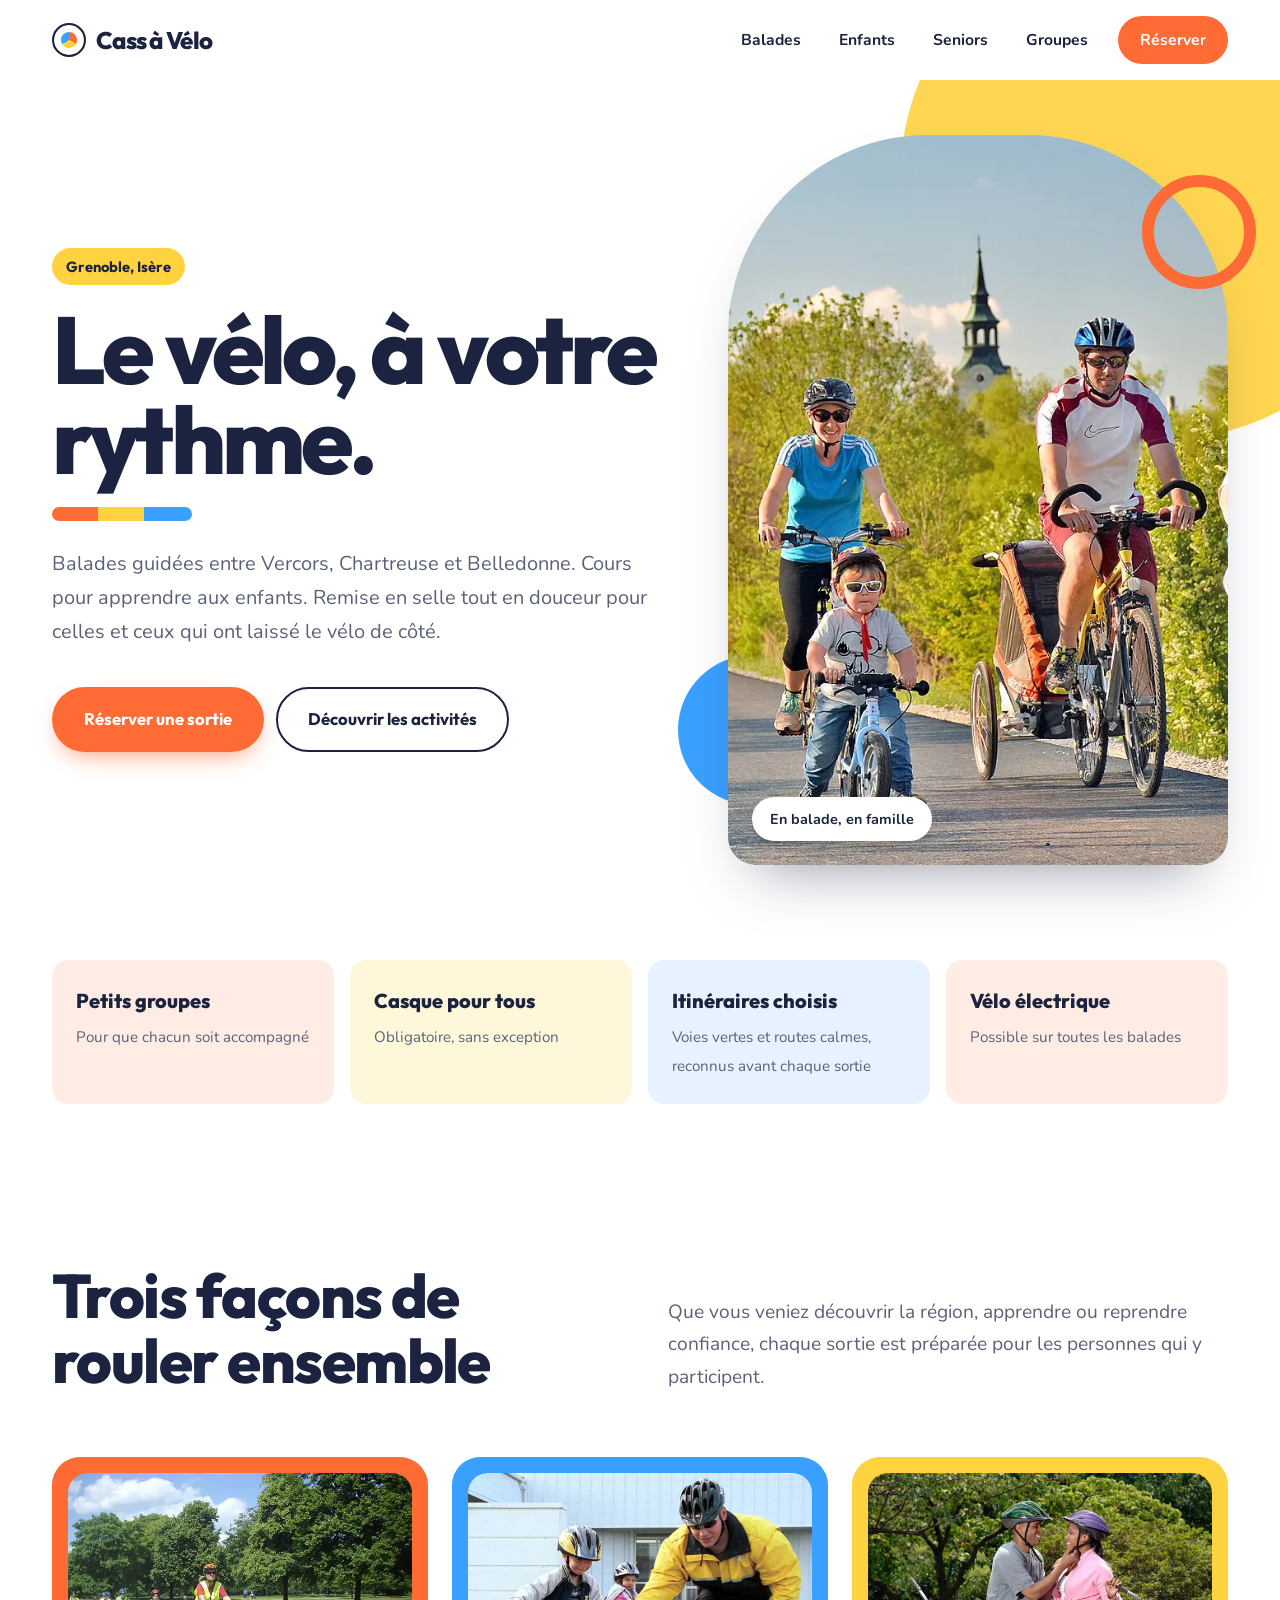
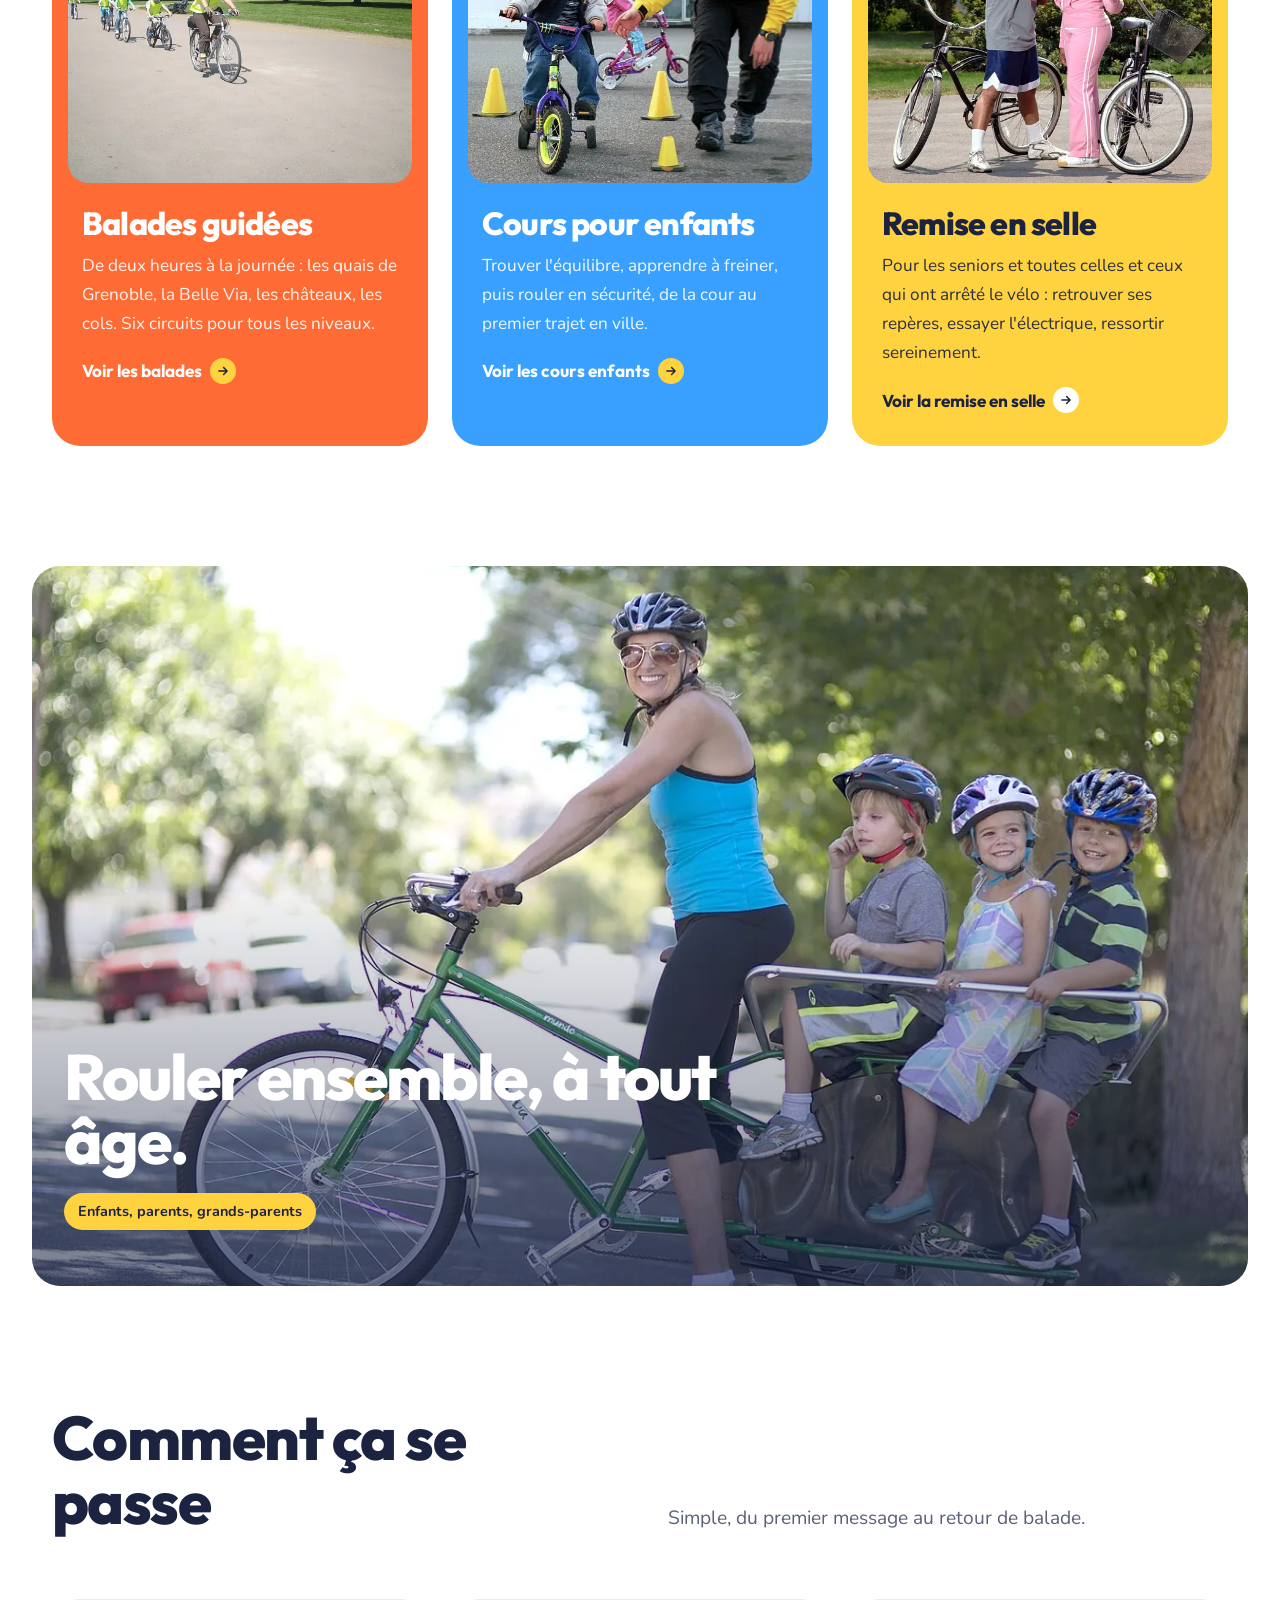
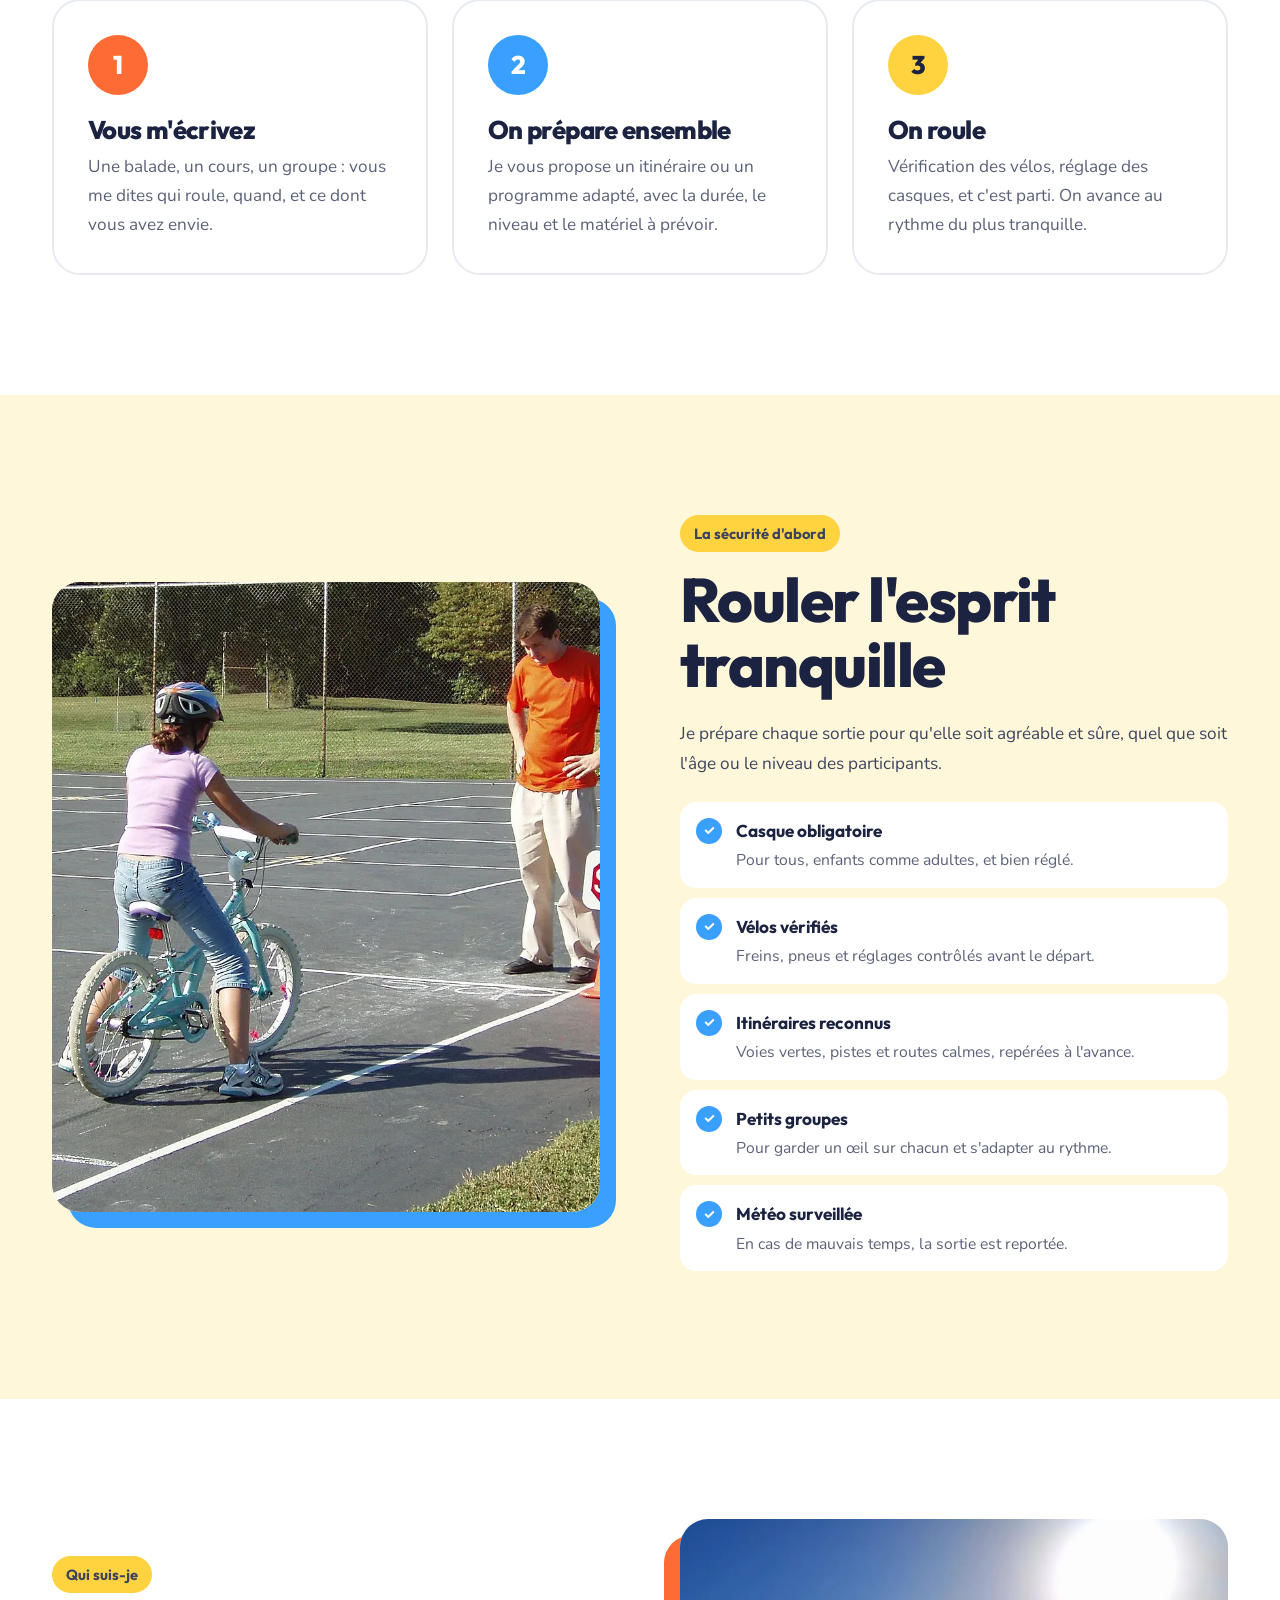
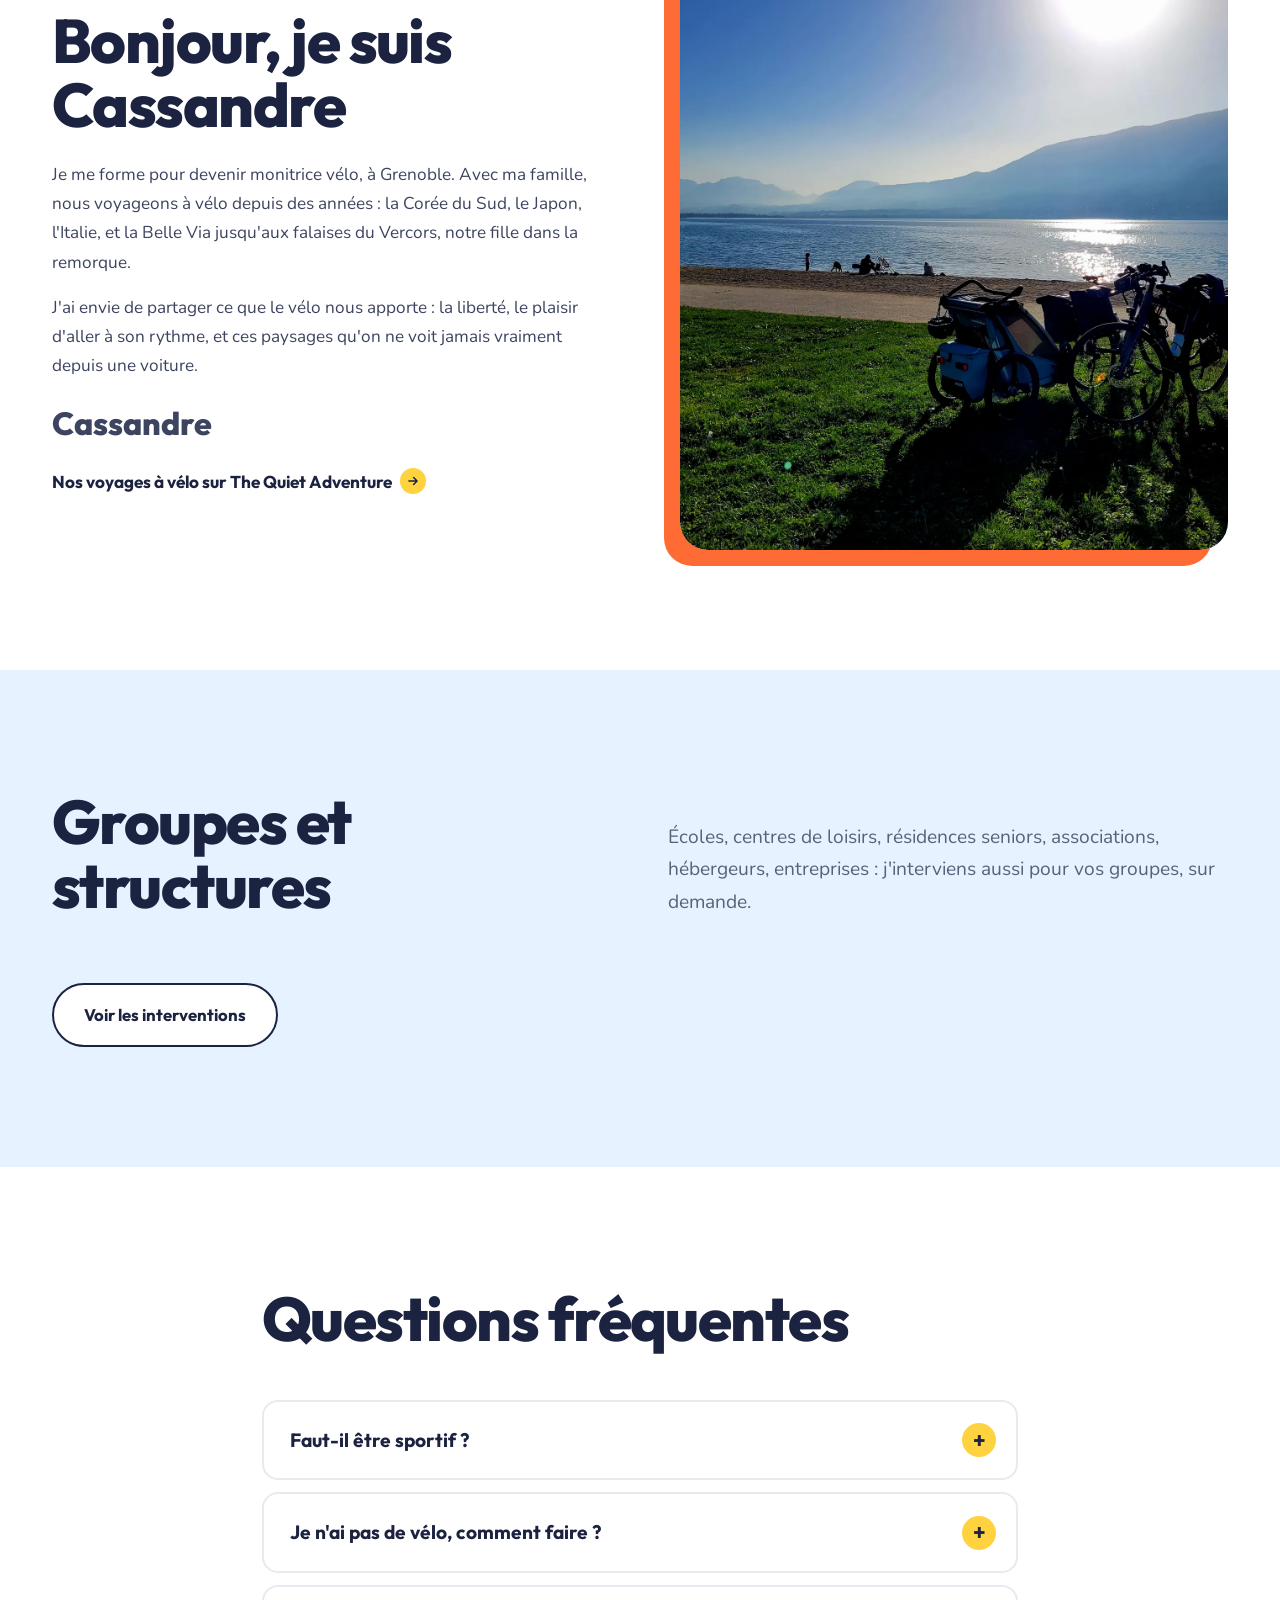
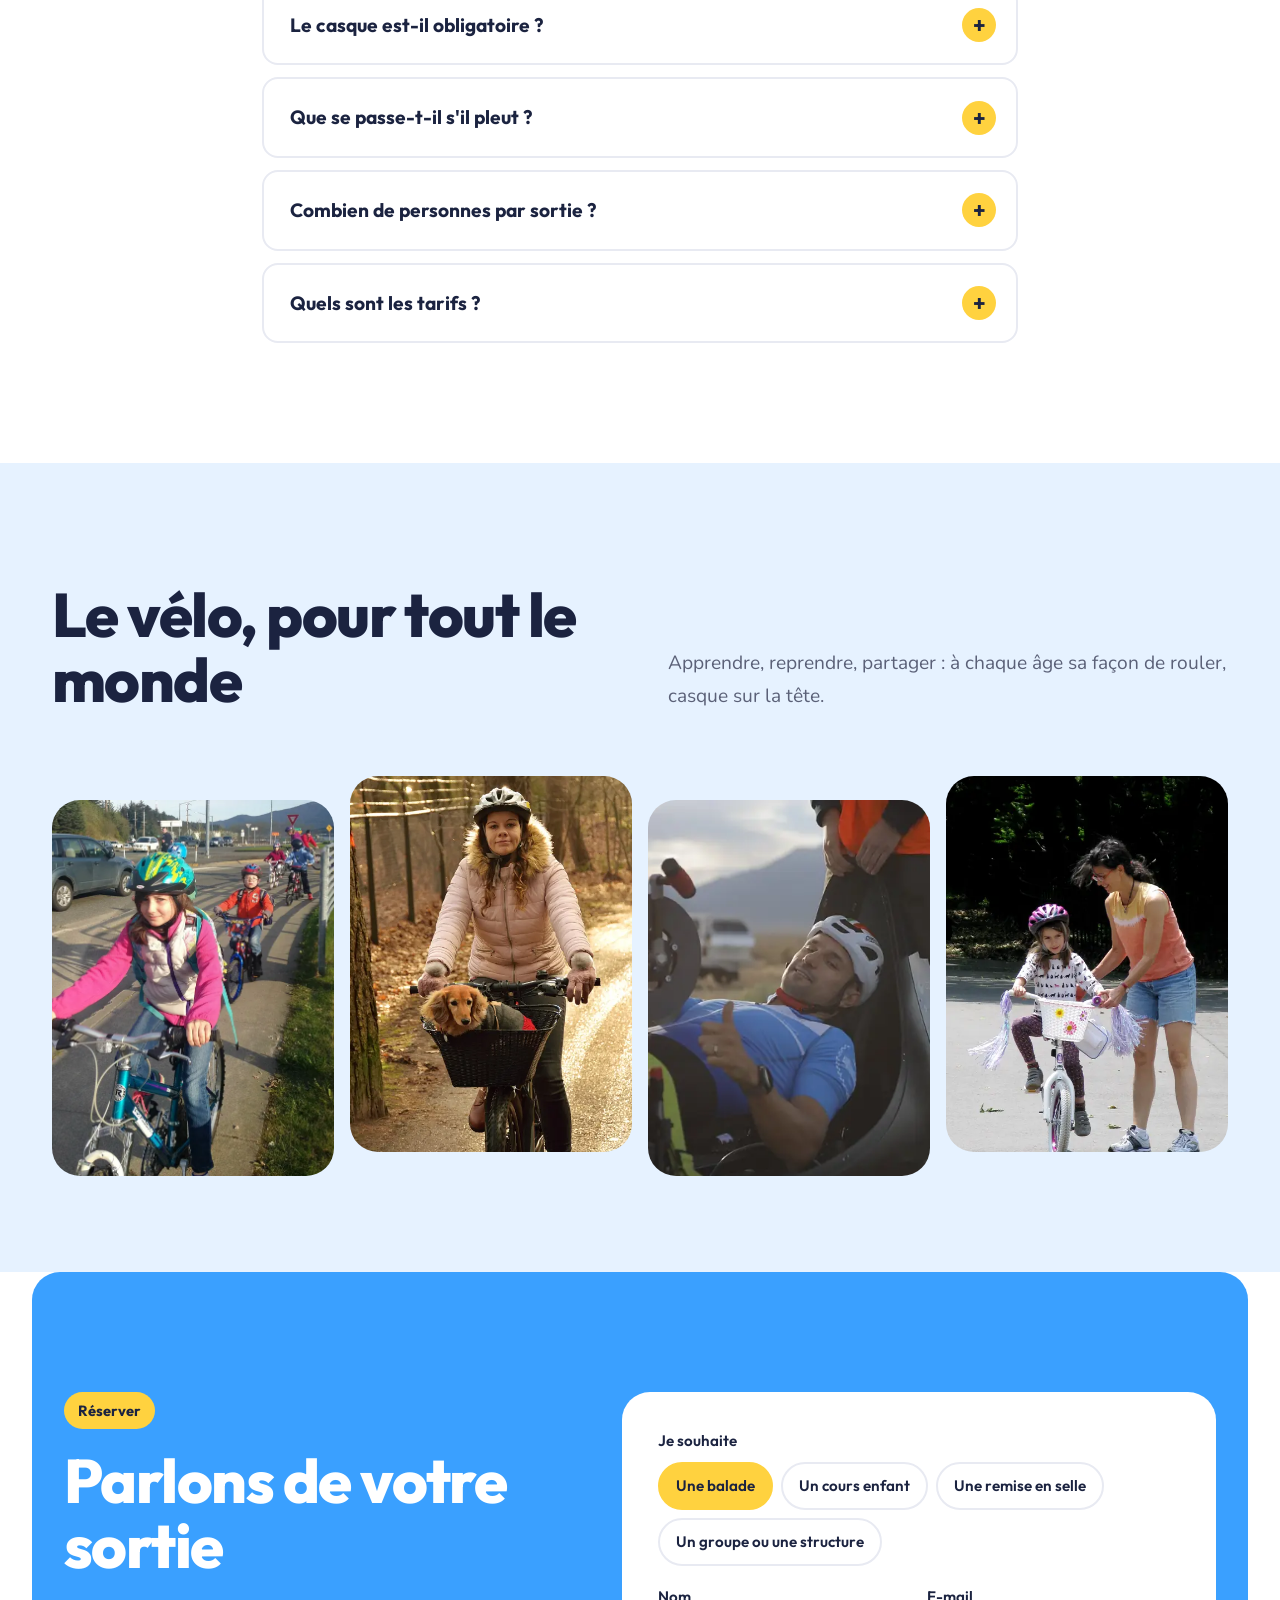
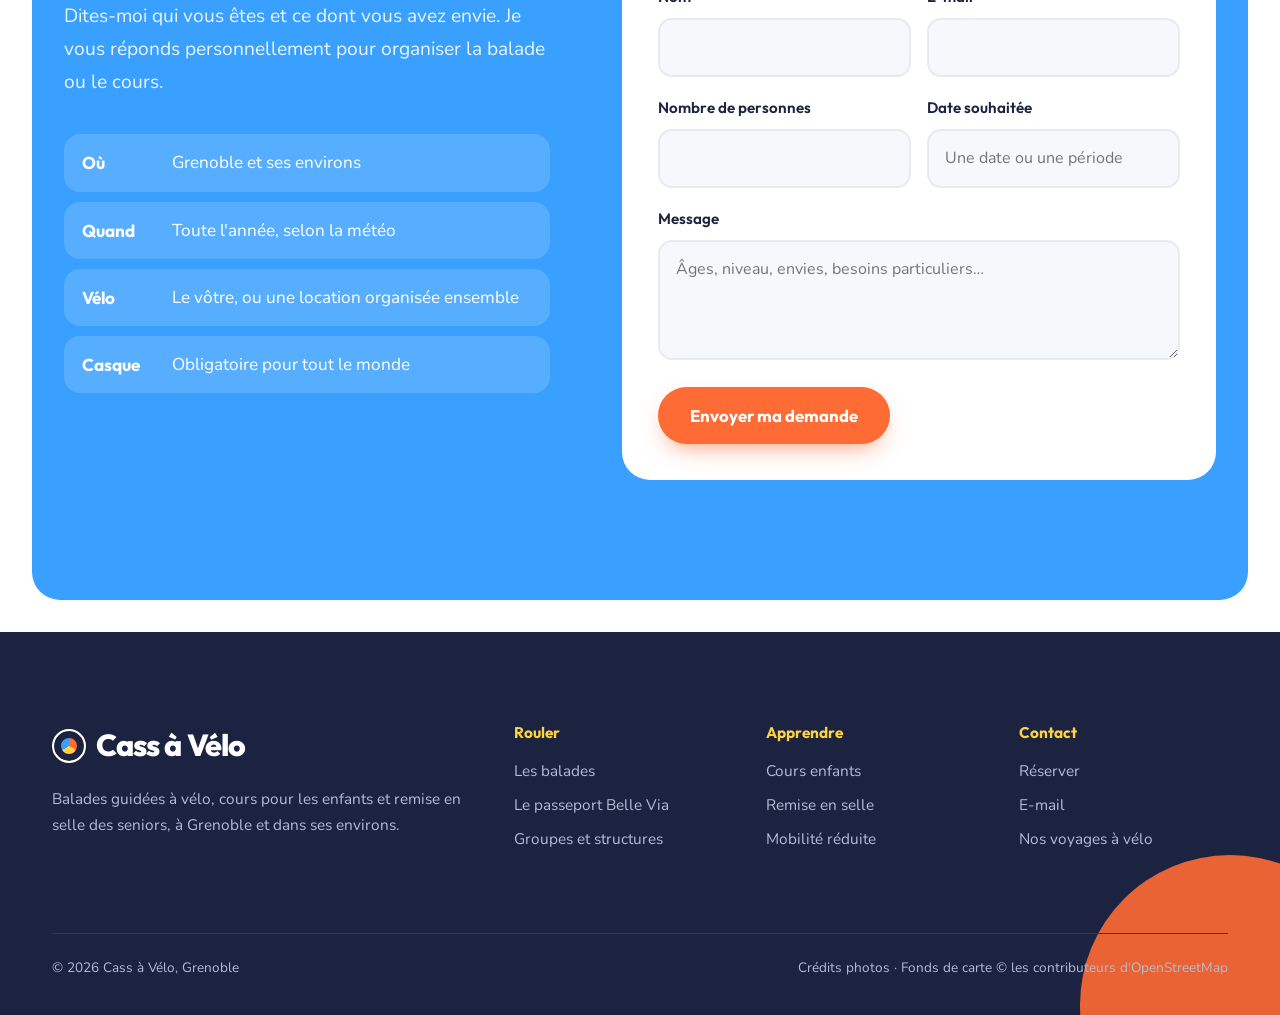
==== commit 31c06cfd: "Photos d'illustration libres (enfants, familles, seniors, handbike, groupes), tous casqués ; page cr" ====
--- a/index.html
+++ b/index.html
@@ -11,7 +11,7 @@
 <meta property="og:title" content="Cass à Vélo, balades et cours de vélo à Grenoble">
 <meta property="og:description" content="Balades guidées à vélo autour de Grenoble, cours de vélo pour les enfants et remise en selle des seniors, avec Cassandre.">
 <meta property="og:url" content="https://splintersteph.github.io/cass-velo/">
-<meta property="og:image" content="https://splintersteph.github.io/cass-velo/img/bv-113.webp">
+<meta property="og:image" content="https://splintersteph.github.io/cass-velo/img/c-134.webp">
 <meta name="twitter:card" content="summary_large_image">
 <meta name="theme-color" content="#FF6B35">
 <link rel="icon" href="data:image/svg+xml,%3Csvg xmlns='http://www.w3.org/2000/svg' viewBox='0 0 32 32'%3E%3Crect width='32' height='32' rx='4' fill='%231c1f1d'/%3E%3Ctext x='16' y='23' font-family='Georgia' font-size='20' fill='white' text-anchor='middle'%3EC%3C/text%3E%3C/svg%3E">
@@ -36,7 +36,7 @@
     <p class="chapeau">Balades guidées entre Vercors, Chartreuse et Belledonne. Cours pour apprendre aux enfants. Remise en selle tout en douceur pour celles et ceux qui ont laissé le vélo de côté.</p>
     <div class="actions"><a class="btn btn-plein" href="#contact">Réserver une sortie</a><a class="btn btn-ligne" href="#offres">Découvrir les activités</a></div>
   </div>
-  <figure class="heros-photo"><img src="img/bv-003.webp" alt="Une cycliste casquée tire une remorque d'enfant entre les noyeraies, sur la Belle Via"><figcaption>La Belle Via, entre les noyeraies</figcaption></figure>
+  <figure class="heros-photo"><img src="img/c-134.webp" alt="Une famille casquée à vélo sur une voie verte"><figcaption>En balade, en famille</figcaption></figure>
 </div>
 <div class="wrap"><div class="garanties">
   <div><strong>Petits groupes</strong><span>Pour que chacun soit accompagné</span></div>
@@ -49,15 +49,15 @@
 <section class="section" id="offres"><div class="wrap">
   <div class="tete-section"><h2 class="apparait">Trois façons de rouler ensemble</h2><p class="chapeau">Que vous veniez découvrir la région, apprendre ou reprendre confiance, chaque sortie est préparée pour les personnes qui y participent.</p></div>
   <div class="offres">
-    <a class="offre apparait" href="balades.html"><div class="cadre"><img src="img/bv-013-p.webp" alt="Les bulles de la Bastille au-dessus de Grenoble" loading="lazy"></div><h3>Balades guidées</h3><p>De deux heures à la journée&nbsp;: les quais de Grenoble, la Belle Via, les châteaux, les cols. Six circuits pour tous les niveaux.</p><span class="lien">Voir les balades</span></a>
-    <a class="offre apparait" href="enfants.html"><div class="cadre"><img src="img/bv-023-p.webp" alt="Une voie verte le long de l'Isère" loading="lazy"></div><h3>Cours pour enfants</h3><p>Trouver l'équilibre, apprendre à freiner, puis rouler en sécurité, de la cour au premier trajet en ville.</p><span class="lien">Voir les cours enfants</span></a>
-    <a class="offre apparait" href="seniors.html"><div class="cadre"><img src="img/bv-017-p.webp" alt="L'Isère et Belledonne depuis la digue" loading="lazy"></div><h3>Remise en selle</h3><p>Pour les seniors et toutes celles et ceux qui ont arrêté le vélo&nbsp;: retrouver ses repères, essayer l'électrique, ressortir sereinement.</p><span class="lien">Voir la remise en selle</span></a>
+    <a class="offre apparait" href="balades.html"><div class="cadre"><img src="img/c-005-p.webp" alt="Une sortie d'enfants casqués encadrée par une animatrice" loading="lazy"></div><h3>Balades guidées</h3><p>De deux heures à la journée&nbsp;: les quais de Grenoble, la Belle Via, les châteaux, les cols. Six circuits pour tous les niveaux.</p><span class="lien">Voir les balades</span></a>
+    <a class="offre apparait" href="enfants.html"><div class="cadre"><img src="img/c-016-p.webp" alt="Un moniteur guide des enfants casqués entre des plots" loading="lazy"></div><h3>Cours pour enfants</h3><p>Trouver l'équilibre, apprendre à freiner, puis rouler en sécurité, de la cour au premier trajet en ville.</p><span class="lien">Voir les cours enfants</span></a>
+    <a class="offre apparait" href="seniors.html"><div class="cadre"><img src="img/c-074-p.webp" alt="Deux adultes ajustent leurs casques avant une sortie à vélo" loading="lazy"></div><h3>Remise en selle</h3><p>Pour les seniors et toutes celles et ceux qui ont arrêté le vélo&nbsp;: retrouver ses repères, essayer l'électrique, ressortir sereinement.</p><span class="lien">Voir la remise en selle</span></a>
   </div>
 </div></section>
 
-<section class="panorama" aria-label="Photo du Vercors">
-  <img src="img/bv-113.webp" alt="Une mer de nuages sous les falaises de Combe Laval, dans le Vercors" loading="lazy">
-  <blockquote class="wrap"><p>Rouler sans se presser, et voir le paysage changer.</p><cite>Combe Laval, Vercors</cite></blockquote>
+<section class="panorama" aria-label="Photo d'une sortie en famille">
+  <img src="img/c-018.webp" alt="Une maman en vélo cargo avec trois enfants casqués" loading="lazy">
+  <blockquote class="wrap"><p>Rouler ensemble, à tout âge.</p><cite>Enfants, parents, grands-parents</cite></blockquote>
 </section>
 
 <section class="section"><div class="wrap">
@@ -70,7 +70,7 @@
 </div></section>
 
 <section class="section section-blanche"><div class="wrap duo">
-  <img class="apparait" src="img/bv-018.webp" alt="Une piste cyclable entre les champs, face aux falaises de Chartreuse" loading="lazy">
+  <img class="apparait" src="img/c-001.webp" alt="Une fillette casquée en leçon de vélo devant un panneau stop" loading="lazy">
   <div>
     <p class="surtitre">La sécurité d'abord</p>
     <h2>Rouler l'esprit tranquille</h2>
@@ -108,8 +108,8 @@
 </div></section>
 
 <section class="section section-pierre"><div class="wrap">
-  <div class="tete-section"><h2 class="apparait">Sur la route</h2><p class="chapeau">Quelques images de nos sorties, de Grenoble au Vercors. <a class="lien" href="https://thequietadventure.com/voyages/belle-via-et-vercors/" target="_blank" rel="noopener">Lire le récit du voyage</a></p></div>
-  <div class="galerie"><button type="button" data-id="bv-009" aria-label="Agrandir&nbsp;: Grenoble et l'Isère depuis la Bastille"><img src="img/bv-009-p.webp" alt="Grenoble et l'Isère depuis la Bastille" loading="lazy"></button><button type="button" data-id="bv-048" aria-label="Agrandir&nbsp;: Les alpages du plateau"><img src="img/bv-048-p.webp" alt="Les alpages du plateau" loading="lazy"></button><button type="button" data-id="bv-102" aria-label="Agrandir&nbsp;: Le cirque de Combe Laval"><img src="img/bv-102-p.webp" alt="Le cirque de Combe Laval" loading="lazy"></button><button type="button" data-id="bv-029" aria-label="Agrandir&nbsp;: Les vignes de la Combe de Savoie"><img src="img/bv-029-p.webp" alt="Les vignes de la Combe de Savoie" loading="lazy"></button></div>
+  <div class="tete-section"><h2 class="apparait">Le vélo, pour tout le monde</h2><p class="chapeau">Apprendre, reprendre, partager&nbsp;: à chaque âge sa façon de rouler, casque sur la tête.</p></div>
+  <div class="galerie"><button type="button" data-id="c-012" aria-label="Agrandir&nbsp;: Une sortie à vélo vers l'école"><img src="img/c-012-p.webp" alt="Une sortie à vélo vers l'école" loading="lazy"></button><button type="button" data-id="c-136" aria-label="Agrandir&nbsp;: Balade avec un compagnon à quatre pattes"><img src="img/c-136-p.webp" alt="Balade avec un compagnon à quatre pattes" loading="lazy"></button><button type="button" data-id="c-044" aria-label="Agrandir&nbsp;: Prêt pour une sortie en handbike"><img src="img/c-044-p.webp" alt="Prêt pour une sortie en handbike" loading="lazy"></button><button type="button" data-id="c-000" aria-label="Agrandir&nbsp;: Une maman aide sa fille à trouver l'équilibre"><img src="img/c-000-p.webp" alt="Une maman aide sa fille à trouver l'équilibre" loading="lazy"></button></div>
 </div></section>
 
 <section class="section section-blanche" id="contact">
@@ -155,7 +155,7 @@
   <div><strong>Rouler</strong><ul><li><a href="balades.html">Les balades</a></li><li><a href="passeport.html">Le passeport Belle Via</a></li><li><a href="groupes.html">Groupes et structures</a></li></ul></div>
   <div><strong>Apprendre</strong><ul><li><a href="enfants.html">Cours enfants</a></li><li><a href="seniors.html">Remise en selle</a></li><li><a href="seniors.html#mobilite">Mobilité réduite</a></li></ul></div>
   <div><strong>Contact</strong><ul><li><a href="index.html#contact">Réserver</a></li><li><a class="lien-mail" href="#">E-mail</a></li><li><a href="https://thequietadventure.com/" target="_blank" rel="noopener">Nos voyages à vélo</a></li></ul></div>
-  <p class="bas"><span>© <span class="annee"></span> Cass à Vélo, Grenoble</span><span>Fonds de carte © les contributeurs d'OpenStreetMap</span></p>
+  <p class="bas"><span>© <span class="annee"></span> Cass à Vélo, Grenoble</span><span><a href="credits.html">Crédits photos</a> · Fonds de carte © les contributeurs d'OpenStreetMap</span></p>
 </div></footer>
 <script src="donnees.js"></script>
 <script src="site.js"></script>
--- a/style.css
+++ b/style.css
@@ -359,3 +359,4 @@
   .pied .wrap{grid-template-columns:1fr}
   .galerie button:nth-child(odd){transform:none}
 }
+.panorama img{object-position:center 22%}
